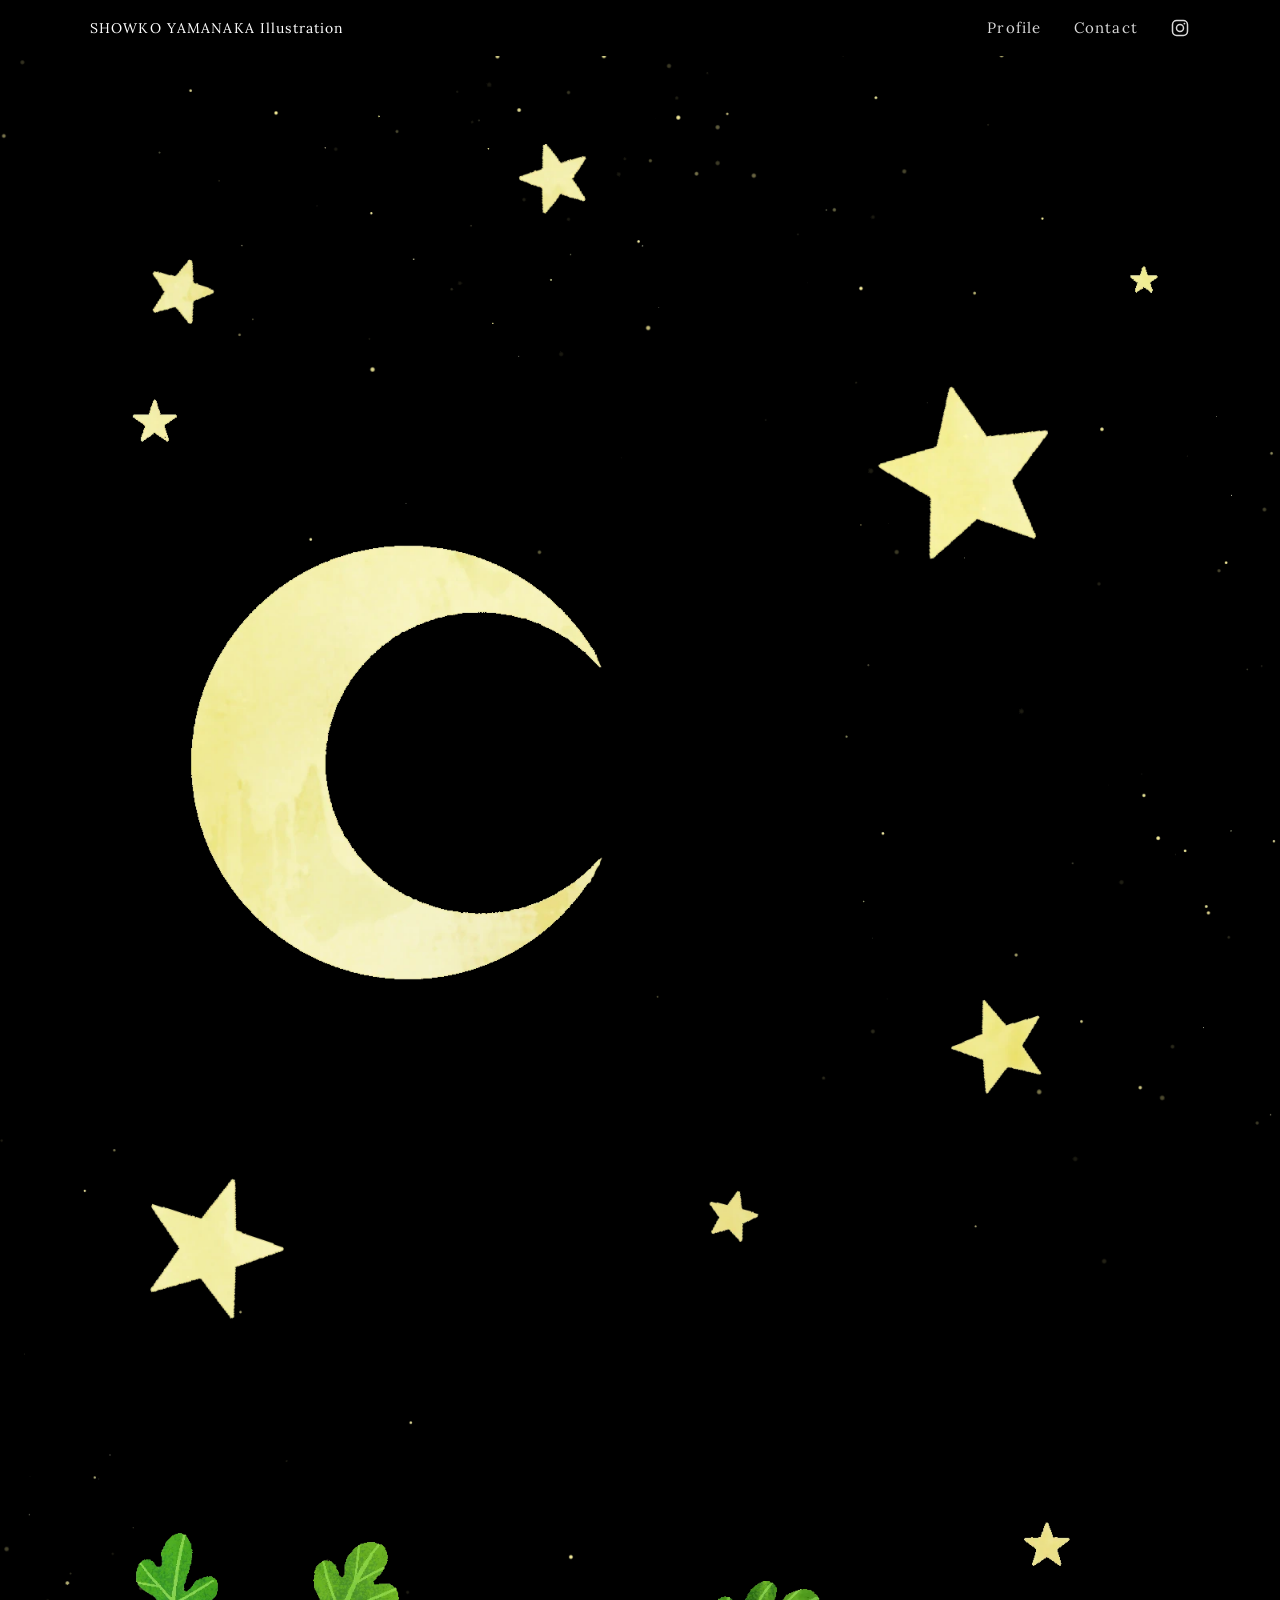
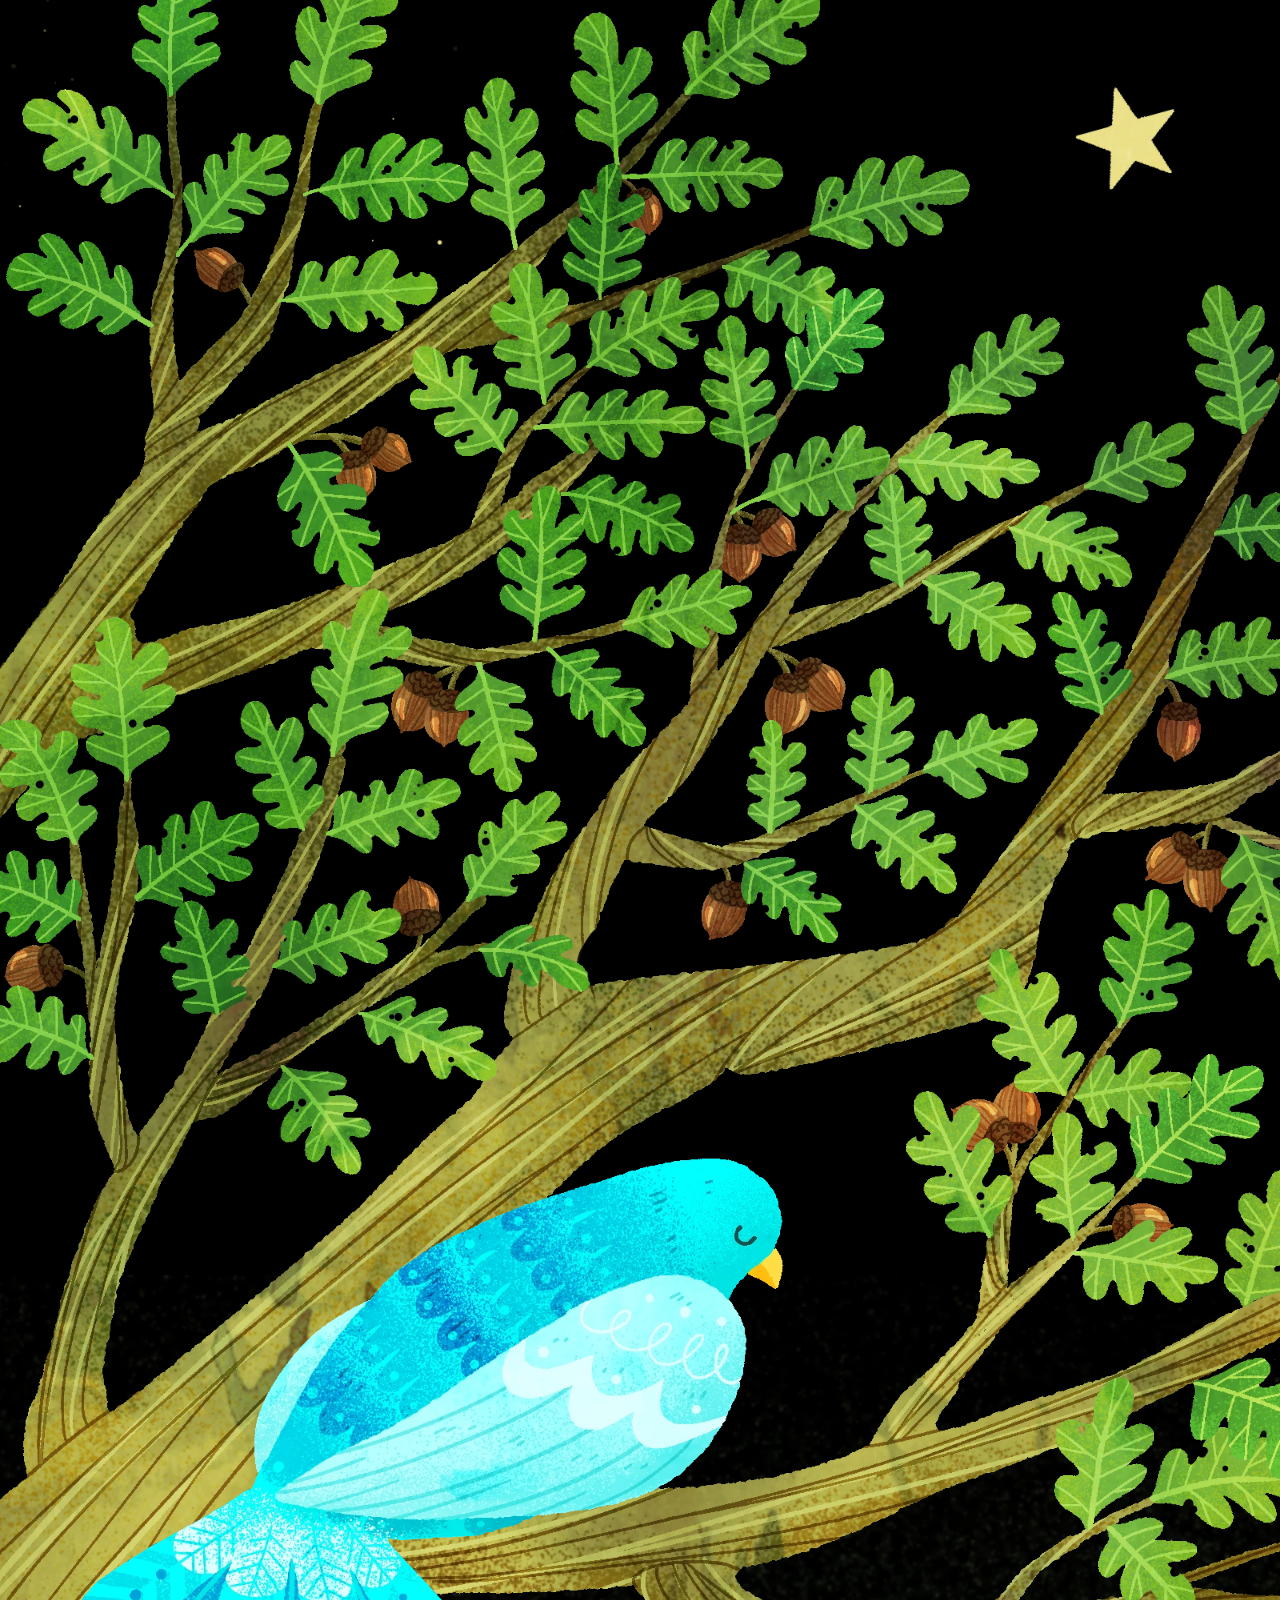
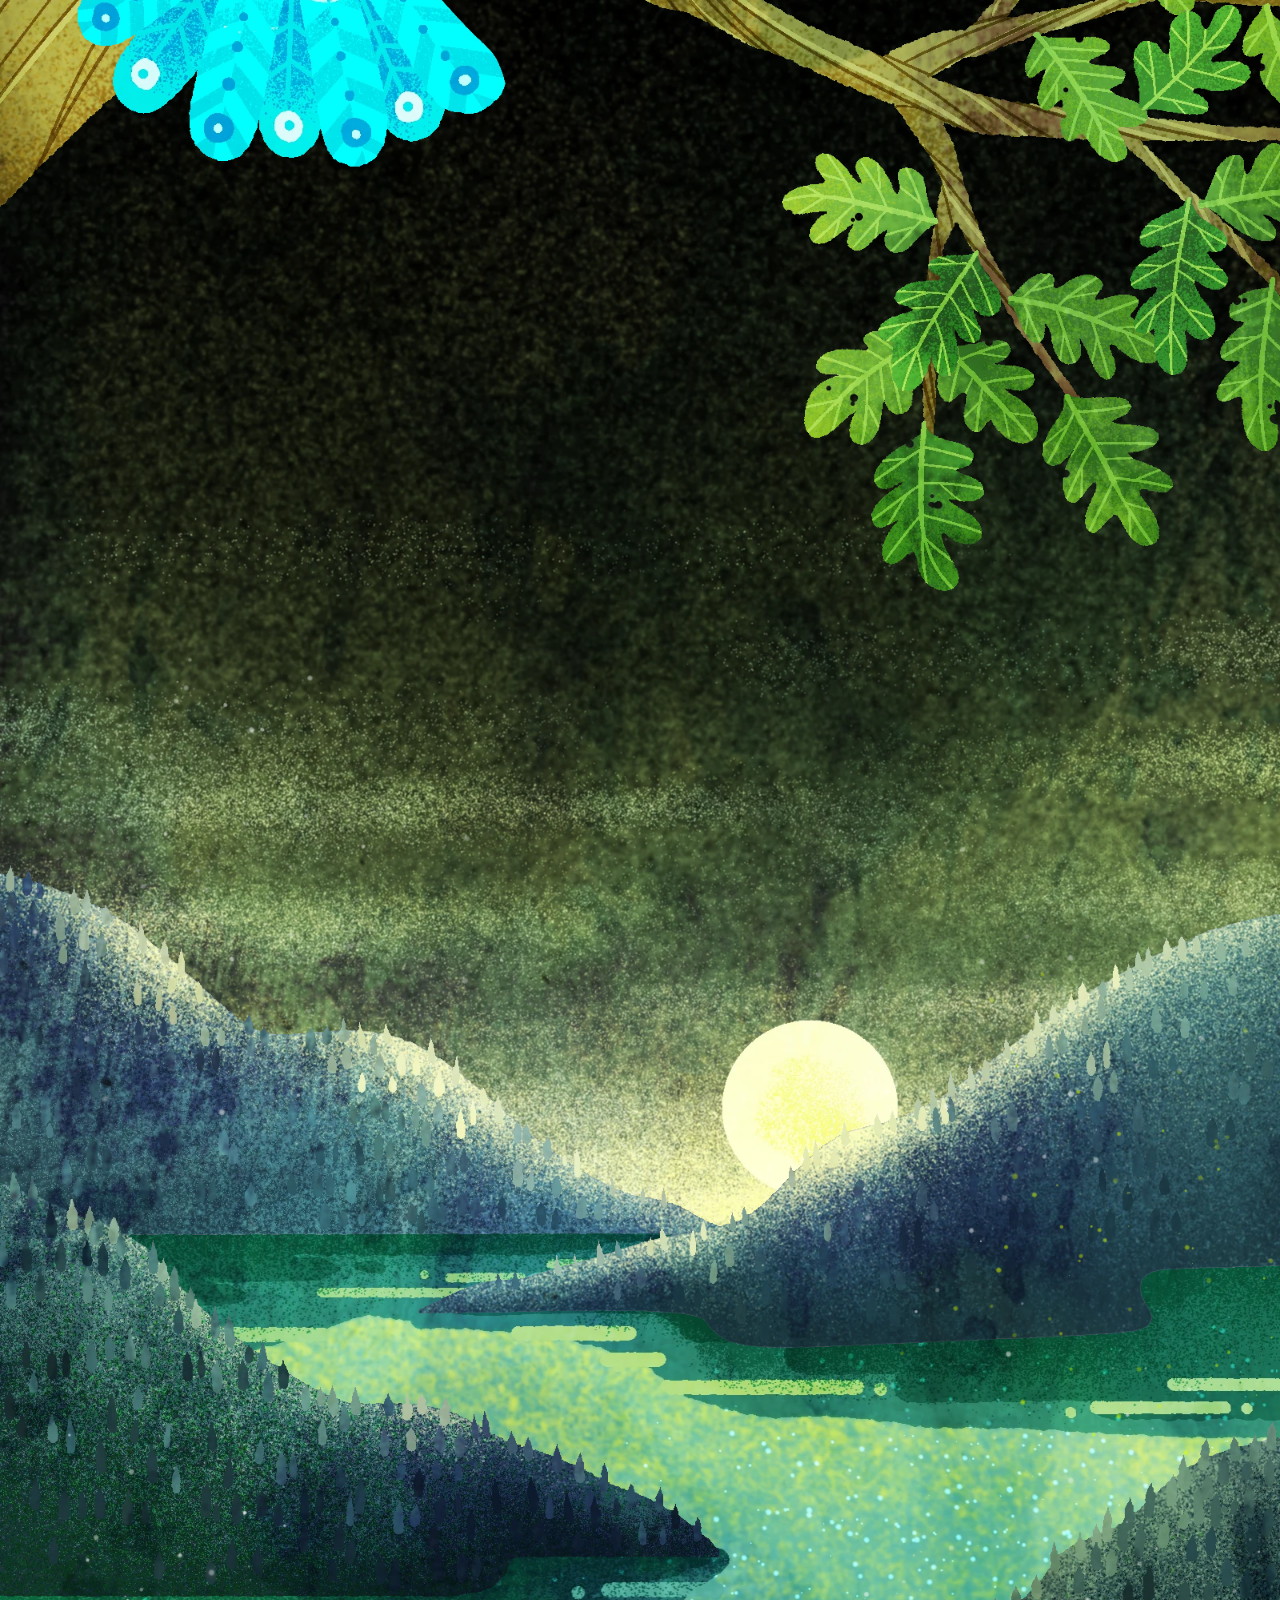
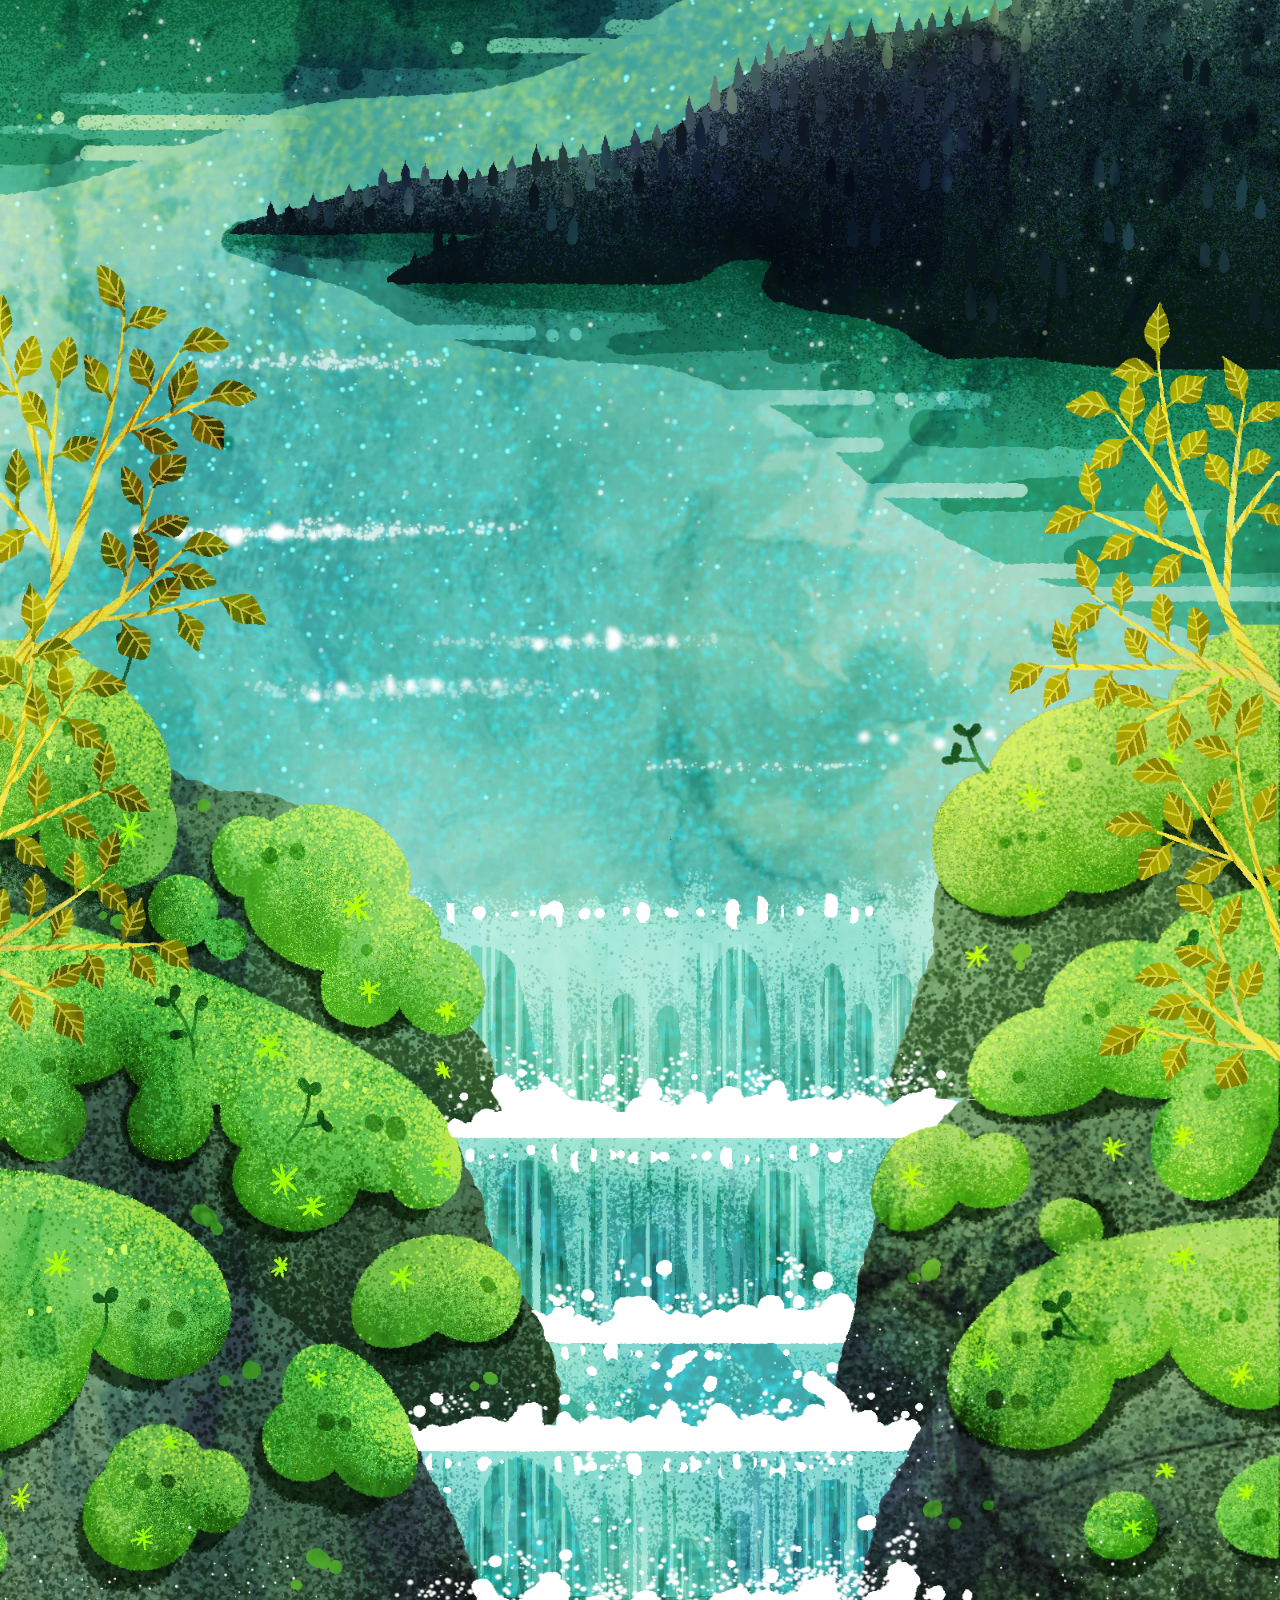
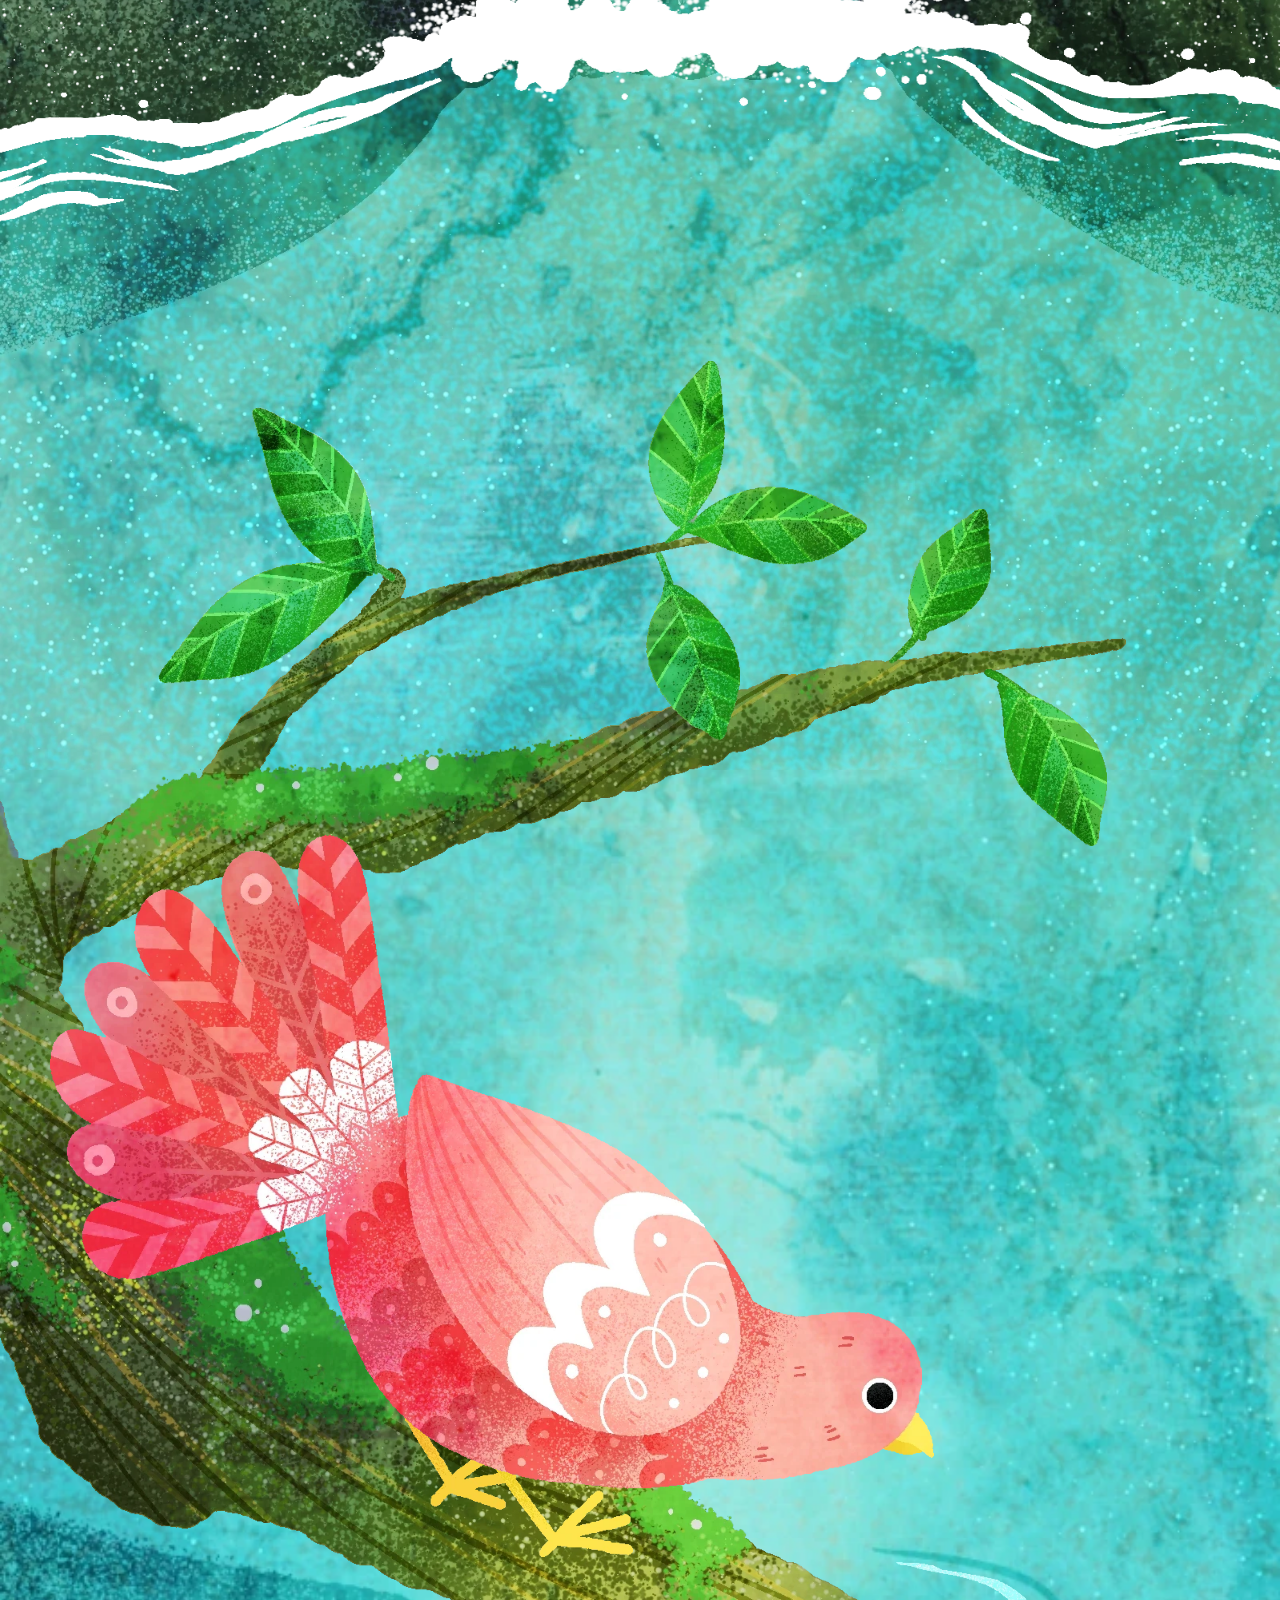
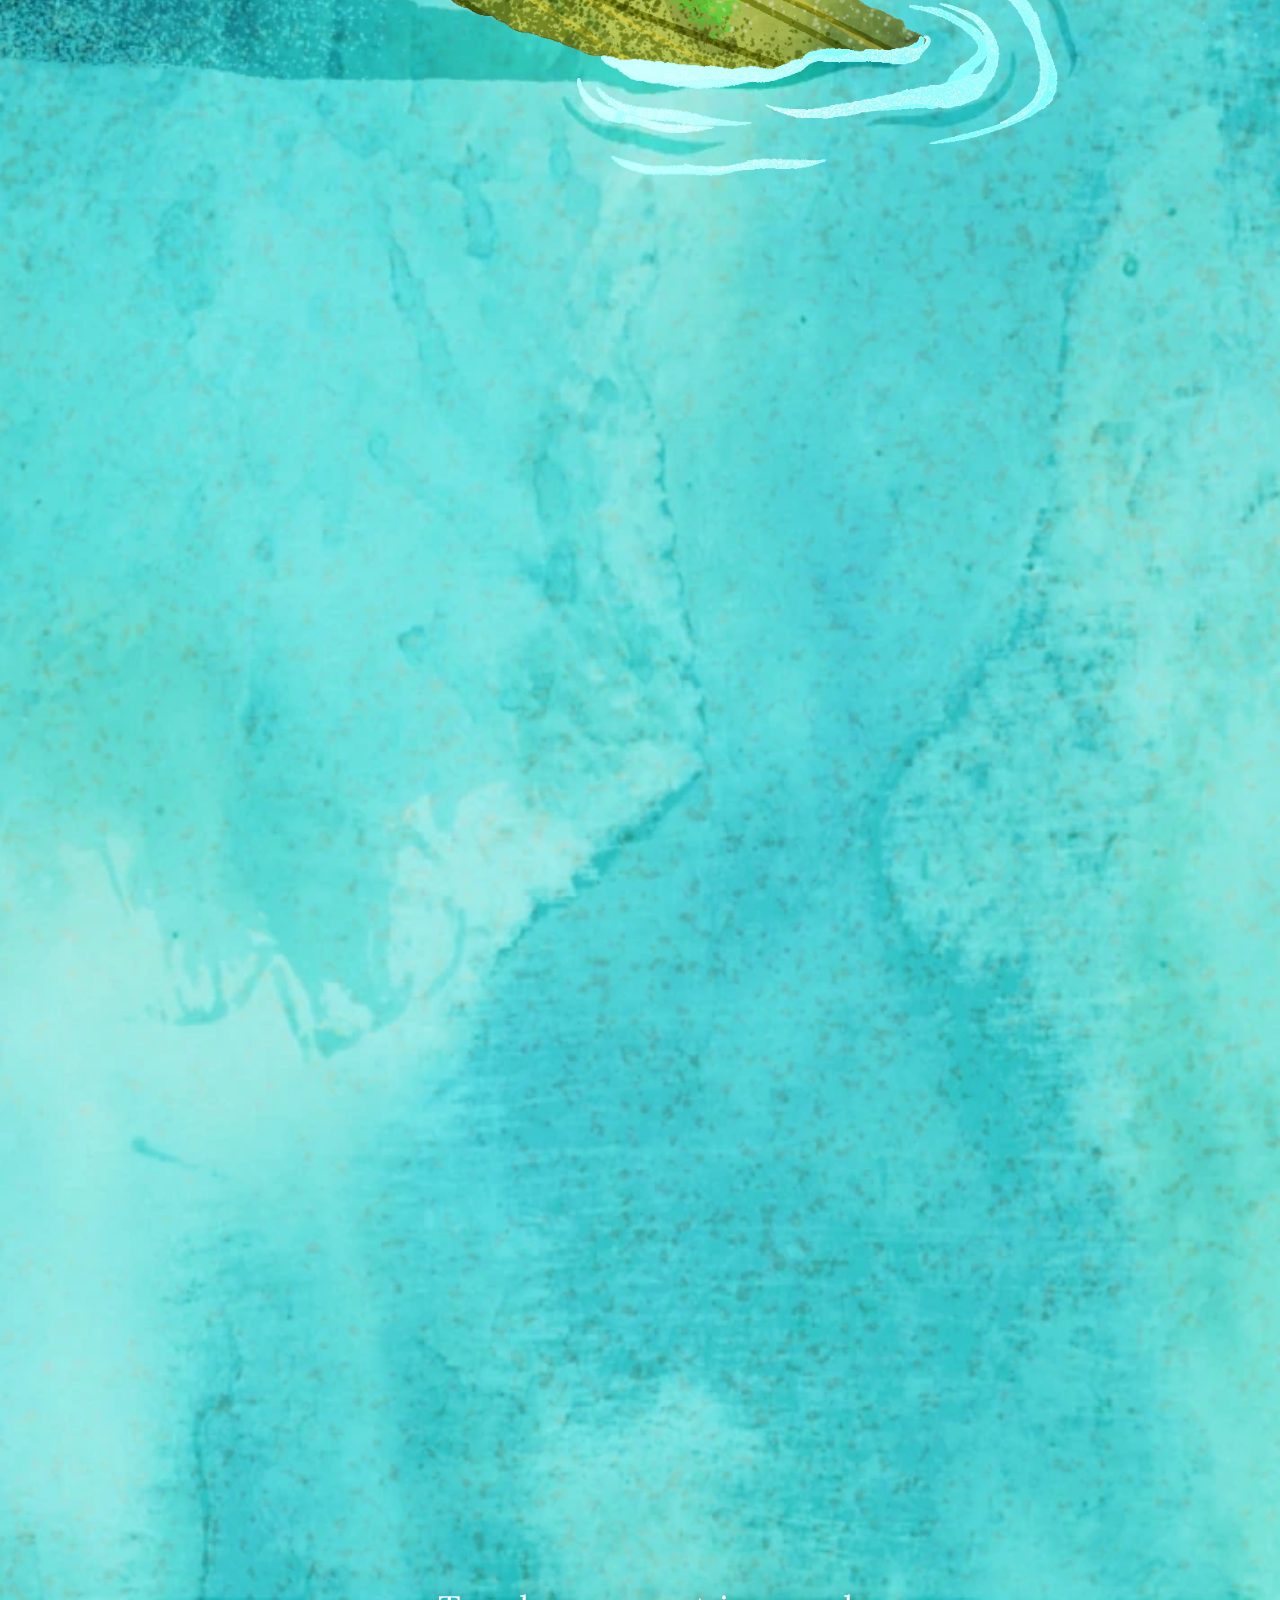
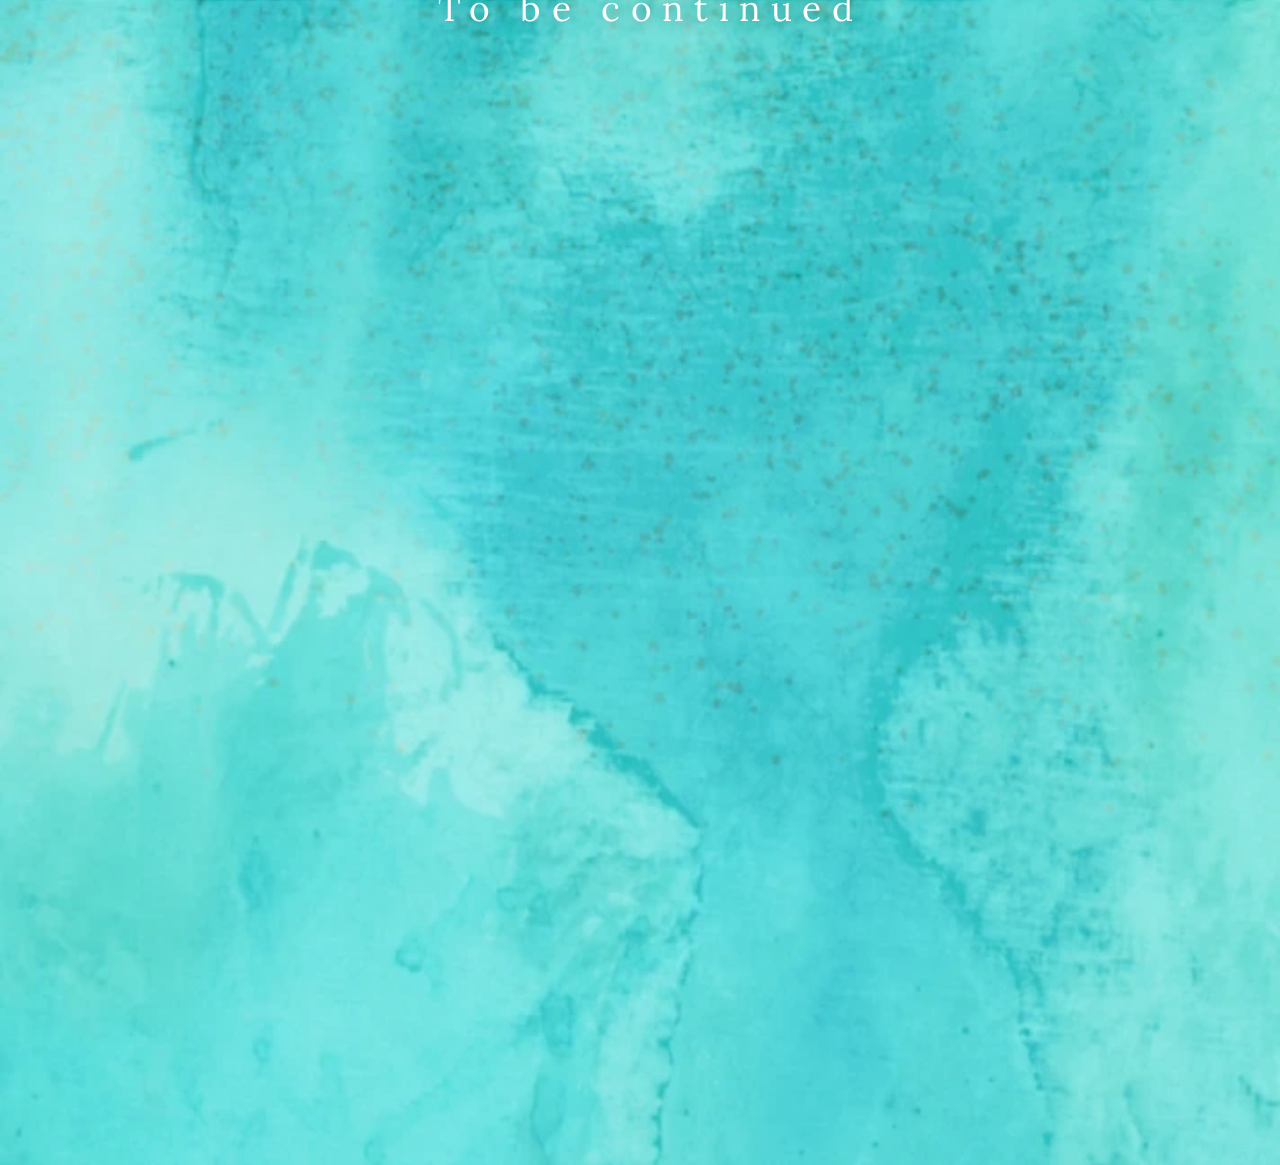
==== index.html @ ec470968 "メニューのタイトルを SHOWKO YAMANAKA Illustration に 狭いスマホ(420px 以下)では、メニューバーの文字と間隔を詰めて 1 行に収める  Co-Authored-By" ====
<!doctype html>
<html lang="ja">
<head>
<meta charset="utf-8">
<meta name="viewport" content="width=device-width, initial-scale=1">
<title>Showko Yamanaka Illustration</title>
<link rel="preconnect" href="https://fonts.googleapis.com">
<link rel="preconnect" href="https://fonts.gstatic.com" crossorigin>
<link href="https://fonts.googleapis.com/css2?family=Lora:wght@400;500&display=swap" rel="stylesheet">
<link rel="stylesheet" href="site.css">
<style>
  html, body { margin: 0; background: #000; }

  /* ステージ: 基準サイズ 1088 x --h(下の値) の「設計座標」を、画面幅いっぱいに拡大縮小して表示する。
     --x --y --w はすべてこの設計座標(px)での指定 */
  #stage {
    position: relative;
    width: 100%;
    --h: 9103;                       /* ページ全体の高さ(設計座標)。大きくすると下にスクロールできる範囲が増える */
    aspect-ratio: calc(1088 / var(--h));
    overflow: hidden;
    background: #000;
  }
  #stage { container-type: inline-size; }  /* 文字の大きさを、ステージの幅に合わせて拡大縮小するため */
  /* 最下部の水の上の「To be continued」。--y = 縦位置(設計座標)、--fs = 文字の大きさ(設計座標のpx) */
  #stage .ending {
    position: absolute; left: 0; width: 100%; text-align: center;
    top: calc(var(--y) / var(--h) * 100%);
    font-size: calc(var(--fs) / 1088 * 100cqw);
    letter-spacing: .3em; padding-left: .3em; /* padding-left は letter-spacing による右寄りを打ち消す */
    color: #fff; text-shadow: 0 0 .5em rgba(0, 70, 80, .55);
    pointer-events: none; user-select: none; margin: 0;
  }
  #stage .layer {
    position: absolute;
    left: calc(var(--x) / 1088 * 100%);
    top:  calc(var(--y) / var(--h) * 100%);
    width: calc(var(--w) / 1088 * 100%);
    height: auto;
    max-width: none;
    user-select: none;
    -webkit-user-drag: none;
    pointer-events: none;
  }
  /* 鳥の目: 初めは隠れていて、条件を満たすとふわっと開く */
  #stage .eye { opacity: 0; transition: opacity .25s ease; }
  #stage .eye.open { opacity: 1; }
  /* 滝のしぶき: taki1 と taki2 を交互にパッと切り替える(滑らかに混ぜない) */
  #stage .foam1 { animation: foam1 0.7s steps(1, end) infinite; }  /* 0.7s = taki1 と taki2 が 1 往復する時間(各 0.35 秒表示) */
  #stage .foam2 { animation: foam2 0.7s steps(1, end) infinite; }  /* foam1 と同じ秒数にすること */
  @keyframes foam1 { 0% { opacity: 1; } 50% { opacity: 0; } }
  @keyframes foam2 { 0% { opacity: 0; } 50% { opacity: 1; } }
  /* 滝つぼの波紋: takitsubo1 → 2 → 3 → 2 を 1.2s で 1 周(各 0.3 秒)。1 つだけ表示される */
  #stage .tsubo { opacity: 0; }
  #stage .tsubo1 { animation: tsubo1 1.2s steps(1, end) infinite; }
  #stage .tsubo2 { animation: tsubo2 1.2s steps(1, end) infinite; }
  #stage .tsubo3 { animation: tsubo3 1.2s steps(1, end) infinite; }
  @keyframes tsubo1 { 0% { opacity: 1; } 25% { opacity: 0; } }
  @keyframes tsubo2 { 0% { opacity: 0; } 25% { opacity: 1; } 50% { opacity: 0; } 75% { opacity: 1; } }
  @keyframes tsubo3 { 0% { opacity: 0; } 50% { opacity: 1; } 75% { opacity: 0; } }
  @media (prefers-reduced-motion: reduce) {
    #stage .foam1, #stage .foam2, #stage .tsubo { animation: none; }
    #stage .foam2, #stage .tsubo2, #stage .tsubo3 { opacity: 0; } #stage .tsubo1 { opacity: 1; }
  }
  /* 水を飲む鳥: 0度 → 4度 → 0度 → 2度 → 0度 → 2度 → 0度 の順に(時計回り)傾いて、0度で少し止まる。6s = 1周の長さ(小さいほど速い)。
     角度は下の keyframes の度数、%は 1周の中での時刻 */
  #stage .bird-drink { animation: birdTilt 6s ease-in-out infinite; }
  @keyframes birdTilt { 0% { rotate: 0deg; } 12% { rotate: 4deg; } 24% { rotate: 0deg; } 36% { rotate: 2deg; } 48% { rotate: 0deg; } 60% { rotate: 2deg; } 72%, 100% { rotate: 0deg; }  /* 72%〜100% が、0度で止まっている間 */ }
  @media (prefers-reduced-motion: reduce) { #stage .bird-drink { animation: none; } }
  /* 枝先の波紋(水を飲む鳥): a と b を 2s(1周の長さ)で、フェードイン・フェードアウトして入れ替える(a が消える間に b が現れる)。2s を小さくすると速くなる */
  #stage .tip-a { animation: tipA 2s ease-in-out infinite, tipShake 0.5s steps(1, end) infinite; }
  #stage .tip-b { animation: tipB 2s ease-in-out infinite; }
  #stage img.tip-b[src*="ripple"] { animation: tipB 2s ease-in-out infinite, tipShake 0.5s steps(1, end) infinite; }  /* 波紋だけ震える(水面の筋 mizu-lower-b は震えない) */
  /* 小刻みな震え。0.5s = 震えの 1 周(小さいほど速い)。translate の % は波紋の画像の幅に対する割合で、0.18% ≒ 0.7px(設計座標)。大きくすると震えが大きくなる */
  @keyframes tipShake { 0% { translate: 0.12% -0.1%; } 16% { translate: -0.18% 0.08%; } 33% { translate: 0.1% 0.18%; } 50% { translate: -0.12% -0.16%; } 66% { translate: 0.18% 0.04%; } 83% { translate: -0.06% 0.15%; } }
  @keyframes tipA { 0%, 100% { opacity: 1; } 50% { opacity: 0; } }
  @keyframes tipB { 0%, 100% { opacity: 0; } 50% { opacity: 1; } }
  @media (prefers-reduced-motion: reduce) { #stage .tip-a, #stage .tip-b, #stage img.tip-b[src*="ripple"] { animation: none; } #stage .tip-b { opacity: 0; } }
  /* kirakira: 全体がいっせいに、小さくぶるぶる震える(点滅はしない)。0.6s = 震えの 1 周の長さ(小さいほど速い)。
     translate の % は画像の幅(設計座標 1088px)に対する割合で、0.054% ≒ 0.6px。数字を大きくすると震えが大きくなる */
  #stage .kira-all { animation: kiraShake 0.6s steps(1, end) infinite, kiraShrink 1s ease-in-out infinite alternate; }  /* 震え + ほんの少し縮んで戻る(1s = 縮む→戻る の半周) */
  @keyframes kiraShake { 0% { translate: 0.043% -0.029%; } 14% { translate: -0.054% 0.036%; } 28% { translate: 0.029% 0.05%; } 42% { translate: -0.04% -0.043%; } 57% { translate: 0.058% 0.018%; } 71% { translate: -0.025% -0.054%; } 85% { translate: 0.036% 0.043%; } }
  @keyframes kiraShrink { from { scale: 1; } to { scale: 0.997; } }  /* 0.997 = 幅 1088px のとき約 3px 縮む。小さくするほど縮み方が大きい */
  @media (prefers-reduced-motion: reduce) { #stage .kira-all { animation: none; } }
  /* kirakira-top(滝より上): 全体がいっせいに、滑らかに消えて現れる。2s = 暗くなるまでの長さ(小さいほど速い)。.5 = 一番暗いときの明るさ */
  #stage .kira-top { animation: kiraFade 2s ease-in-out infinite alternate; }
  @keyframes kiraFade { from { opacity: 1; } to { opacity: .5; } }
  @media (prefers-reduced-motion: reduce) { #stage .kira-top { animation: none; } }
  /* 金色の枝: 揺れは下の JS(BRANCH_SWAY)で動かす。支点(枝の付け根)は各 <img> の transform-origin */
  #stage .branch { will-change: transform; }
  /* 葉 1 枚ぶんのスプライト(JS が生成) */
  #stage .leaf { position: absolute; will-change: transform; pointer-events: none; }
  #stage .dot  { position: absolute; width: 8px; height: 8px; margin: -4px 0 0 -4px; border-radius: 50%;
                 background: #f33; border: 1px solid #000; pointer-events: none; z-index: 5; }
  #stage .dot.manual { background: #0f0; }
  #stage .dot.still  { background: #888; }
  #stage .sel  { position: absolute; border: 2px solid #ff0; pointer-events: none; z-index: 6; box-sizing: border-box; }
  #stage .hit  { position: absolute; inset: 0; z-index: 7; cursor: crosshair; }
</style>
</head>
<body>
<header class="menubar">
  <a class="title" href="index.html">SHOWKO YAMANAKA Illustration</a>
  <nav>
    <a href="profile.html">Profile</a>
    <a href="contact.html">Contact</a>
    <a class="insta" href="https://www.instagram.com/showkoyamanaka/" target="_blank" rel="noopener noreferrer" aria-label="Instagram">
      <svg viewBox="0 0 24 24" width="20" height="20" fill="none" stroke="currentColor" stroke-width="1.8" aria-hidden="true"><rect x="3" y="3" width="18" height="18" rx="5"/><circle cx="12" cy="12" r="4.2"/><circle cx="17.3" cy="6.7" r="1.1" fill="currentColor" stroke="none"/></svg>
    </a>
  </nav>
</header>
<div id="stage">
  <!-- 奥から手前の順。位置(--x, --y)とサイズ(--w)は設計座標。data-sway の付いた葉は 1 枚ずつ揺れる -->
  <img class="layer" src="layers/acorns.webp"        style="--x:0; --y:1217; --w:1088" alt=""> <!-- どんぐり -->
  <img class="layer" src="layers/sky.webp"           style="--x:0; --y:0;    --w:1088" alt=""> <!-- 月と星(元画像1418pxを1088pxに縮小) -->
  <canvas class="layer" id="twinkle" width="1600" height="2256" style="--x:0; --y:0; --w:1088"></canvas> <!-- 星の小さな粒(sky-dots.webp を粒ごとに明滅させる) -->
  <img class="layer" src="layers/sora.webp" style="--x:0; --y:2396.3; --w:1088" alt=""> <!-- 日の出の空と月のもや(lake 座標 y=0 が --y:2396.3。以降の「湖の部品」はすべて 1600x6476 の同じ座標系から行を切り出したもの) -->
  <img class="layer" src="layers/mizu.webp" style="--x:0; --y:3708.7; --w:1088" alt=""> <!-- 水面 -->
  <canvas class="layer" id="shadow" width="1600" height="1340" style="--x:0; --y:3729.1; --w:1088"></canvas> <!-- 山の下の影(mizu.webp の y=1960〜3300 を、横の帯ごとに少しずらして描き直す。山 yama はこの上に重なる) -->
  <img class="layer" src="layers/mizu-lower.webp" style="--x:0; --y:6047; --w:1088" alt=""> <!-- 下の湖の水面(新しい絵。上端は mizu.webp と同じ模様でつながる。滝つぼの波紋 takitsubo はこの上に重なる。画像は 712px 幅) -->
  <img class="layer tsubo tsubo1" src="layers/takitsubo1.webp" style="--x:0; --y:5415.5; --w:1088" alt=""> <!-- 滝つぼの波紋 1→2→3→2 と繰り返す。岩(苔)の後ろに置く -->
  <img class="layer tsubo tsubo2" src="layers/takitsubo2.webp" style="--x:0; --y:5415.5; --w:1088" alt="">
  <img class="layer tsubo tsubo3" src="layers/takitsubo3.webp" style="--x:0; --y:5415.5; --w:1088" alt="">
  <img class="layer" src="layers/yama.webp" style="--x:0; --y:3402.7; --w:1088" alt=""> <!-- 山々 -->
  <canvas class="layer kira" id="kirakira3" data-src="layers/kirakira3.webp" width="1600" height="1110" style="--x:0; --y:3946.7; --w:1088"></canvas> <!-- 水面の光の筋。粒ごとにゆっくりランダムに点滅する -->
  <img class="layer kira-top" src="layers/kirakira-top.webp" style="--x:0; --y:4463.5; --w:1088" alt=""> <!-- きらきら(滝より上の光の筋)。全体がいっせいにフェードイン・フェードアウトで点滅する -->
  <img class="layer kira-all" src="layers/kirakira-fall.webp" style="--x:0; --y:4776.3; --w:1088" alt=""> <!-- きらきら(滝の上端の点線から滝のまわりまで)。全体がいっせいに小さく震えて、ほんの少し縮んでは戻る -->
  <canvas class="layer kira" id="kirakira2" data-src="layers/kirakira2.webp" width="1600" height="2390" style="--x:0; --y:3225.9; --w:1088"></canvas> <!-- きらきら(山・湖の小さな粒)。薄めに、細かく点滅 -->
  <canvas class="layer" id="fall" width="760" height="1100" style="--x:380.8; --y:4708.3; --w:516.8"></canvas> <!-- 滝の水の流れ(苔の岩 koke の後ろに置く)(lake 座標の (560,3400) から 760x1100px の範囲に重ねる) -->
  <img class="layer" src="layers/koke.webp" style="--x:0; --y:4558.7; --w:1088" alt=""> <!-- 苔の岩 -->
  <img class="layer" src="layers/tree.webp"          style="--x:0; --y:1217; --w:1088" alt="" data-role="tree"> <!-- 木 -->
  <img class="layer" src="layers/leaves.webp"        style="--x:0; --y:1217; --w:1088" alt="" data-sway> <!-- 葉(密) -->
  <img class="layer" src="layers/bird.webp"          style="--x:0; --y:1217; --w:1088" alt=""> <!-- 鳥 -->
  <img class="layer eye" id="bird-eye" src="layers/bird-eye.webp" style="--x:610; --y:2343; --w:42" alt=""> <!-- 鳥の開いた目(スクロールで現れる)。元の画像の (610,1126) から 42x38px を切り出したもの -->
  <img class="layer" src="layers/leaves-sparse.webp" style="--x:0; --y:1217; --w:1088" alt="" data-sway> <!-- 葉(まばら) -->
  <!-- ===== 下の絵: 水を飲む鳥(見本 tori_4.png の座標から、--y = 4906.6 + 見本のy × 0.68 で換算) ===== -->
  <img class="layer tip-b" src="layers/mizu-lower-b.webp" style="--x:466.1; --y:6699.5; --w:460" alt=""> <!-- 波紋 b のときの水面の暗い筋(mizu-lower.webp の同じ位置に重ねて差し替える) -->
  <img class="layer" src="layers/branch-drink.webp" style="--x:0; --y:5846.4; --w:956.8" alt="" data-role="tree2"> <!-- 下の枝(葉 leaves-drink の揺れの基準にもなる) -->
  <img class="layer tip-a" src="layers/tip-ripple-a.webp" style="--x:506.4; --y:6744; --w:393" alt=""> <!-- 枝先の波紋(枝より手前)(a と b が 1.2 秒ごとに切り替わる) -->
  <img class="layer tip-b" src="layers/tip-ripple-b.webp" style="--x:490.3; --y:6720.2; --w:401.2" alt="">
  <img class="layer" src="layers/bird-feet.webp" style="--x:344.1; --y:6592.8; --w:193.8" alt=""> <!-- 鳥の足(枝の手前、鳥の体の後ろ) -->
  <img class="layer bird-drink" src="layers/bird-drink.webp" style="--x:42.8; --y:6102; --w:750.7; transform-origin:53% 97%" alt=""> <!-- 水を飲む鳥。transform-origin = 回転の中心(足もとあたり)。動きは CSS の .bird-drink -->
  <img class="layer" src="layers/leaves-drink.webp" style="--x:134.6; --y:5699.5; --w:806.5" alt="" data-sway data-tree="tree2" data-max-area="40000" data-max-gap="150" data-boost="1"> <!-- 下の枝の葉(スクロールで揺れる) -->
  <img class="layer foam1" src="layers/taki1.webp" style="--x:0; --y:4912.3; --w:1088" alt=""> <!-- 滝のしぶき(taki1 と taki2 が交互に切り替わる) -->
  <img class="layer foam2" src="layers/taki2.webp" style="--x:0; --y:4912.3; --w:1088" alt="">
  <img class="layer branch" src="layers/ki2-left.webp" style="--x:-54.4; --y:4245.9; --w:598.4; transform-origin:9.09% 39.0%" alt=""> <!-- 金色の枝(ki2=上の枝、ki1=下の枝。左右に分けて、枝ごとにゆっくり揺れる。画像はページの端の外へ 80px 延長してある) -->
  <img class="layer branch" src="layers/ki2-right.webp" style="--x:544; --y:4245.9; --w:598.4; transform-origin:90.91% 57.5%" alt="">
  <img class="layer branch" src="layers/ki1-left.webp" style="--x:-54.4; --y:4517.9; --w:598.4; transform-origin:9.09% 46.9%" alt="">
  <img class="layer branch" src="layers/ki1-right.webp" style="--x:544; --y:4517.9; --w:598.4; transform-origin:90.91% 69.9%" alt="">
  <p class="ending" style="--y:8100; --fs:30">To be continued</p> <!-- 最下部の水の中央の文字 -->
</div>

<script>
// ===== 調整用パラメータ =====
const MIN_ANGLE    = 5;      // 揺れる角度の下限(度)
const MAX_ANGLE    = 8;      // 揺れる角度の上限(度)
const SWAY_SPEED   = 2;      // 揺れの速さ(大きいほど速い)
const SCROLL_BOOST = 0.45;   // スクロールで揺れ始める葉の割合(0〜1)
const SCROLL_GAIN  = 0.02;   // スクロール速度 -> 揺れやすさ
const DECAY        = 0.94;   // 収まる速さ(1 に近いほど長く揺れる)
const MAX_GAP      = 60;     // 枝からこれ以上離れた葉は揺らさない(木の画像のpx)
const MAX_AREA     = 12000;  // これより大きい塊(葉が重なって繋がったもの)は揺らさない(設計座標px²)
const MIN_AREA     = 150;    // これより小さい塊は揺らさない(設計座標px²)
const EYE_LINE     = 0.5;    // 鳥の目が、画面の上から この割合の位置より上に来たら目を開ける(2/3 = 画面の上から3分の2)
// ===== 撮影モード(?loop=秒数) =====
// GIF などに書き出すときだけ使う。ランダムな揺れ・明滅の周期を、LOOP_SEC 秒でちょうど一周するように丸める(つなぎ目のないループにするため)。
// 葉はスクロールしなくても揺れ続ける(CAPTURE_ENERGY)。?loop が無いふだんの表示には影響しない
const LOOP_SEC       = +new URLSearchParams(location.search).get('loop') || 0;
const CAPTURE_ENERGY = 0.5;     // 撮影モードでの葉の揺れの強さ(0〜1)
const loopFreq = f => LOOP_SEC ? Math.max(1, Math.round(f * LOOP_SEC)) / LOOP_SEC : f;   // f = 1秒あたりの周期数
const loopRate = w => loopFreq(w / 6.2832) * 6.2832;                                       // w = 1秒あたりの角度(ラジアン)
const DEBUG        = location.search.includes('debug'); // ?debug で支点を赤い点で表示
const EDIT         = location.search.includes('edit');  // ?edit で支点の編集モード
const PIVOT_FILE   = 'layer-pivots.json';
const STORE_KEY    = 'layerPivots';

// 手で指定した支点: [{ layer:'leaves.webp', leaf:[x,y], pivot:[x,y] }]
//   揺らさない葉:   [{ layer:'leaves.webp', leaf:[x,y], still:true }]
// 座標はすべて設計座標(幅1088、高さは --h)。leaf = その葉の上の任意の点 / pivot = 支点
let overrides = [];

const STAGE_W = 1088, STAGE_H = parseFloat(getComputedStyle(document.getElementById("stage")).getPropertyValue("--h"));
const stage = document.getElementById('stage');
const leaves = [];   // 揺らす葉 { el, h1, h2, h3, h4 }

function readPixels(img){
  const c = document.createElement('canvas');
  c.width = img.naturalWidth; c.height = img.naturalHeight;
  const g = c.getContext('2d', { willReadFrequently: true });
  g.drawImage(img, 0, 0);
  return { c, g, w: c.width, h: c.height, id: g.getImageData(0, 0, c.width, c.height) };
}

// 木の「枝までの距離」マップ(チャンファー距離変換)。単位は木の画像の px(3倍値)
function distanceMap(px){
  const { w, h } = px, a = px.id.data, INF = 60000, d = new Uint16Array(w * h);
  for (let i = 0; i < w * h; i++) d[i] = a[i * 4 + 3] > 40 ? 0 : INF;
  for (let y = 0; y < h; y++) for (let x = 0; x < w; x++) {
    const i = y * w + x; let v = d[i];
    if (x > 0) v = Math.min(v, d[i - 1] + 3);
    if (y > 0) { v = Math.min(v, d[i - w] + 3);
      if (x > 0) v = Math.min(v, d[i - w - 1] + 4);
      if (x < w - 1) v = Math.min(v, d[i - w + 1] + 4); }
    d[i] = v;
  }
  for (let y = h - 1; y >= 0; y--) for (let x = w - 1; x >= 0; x--) {
    const i = y * w + x; let v = d[i];
    if (x < w - 1) v = Math.min(v, d[i + 1] + 3);
    if (y < h - 1) { v = Math.min(v, d[i + w] + 3);
      if (x < w - 1) v = Math.min(v, d[i + w + 1] + 4);
      if (x > 0) v = Math.min(v, d[i + w - 1] + 4); }
    d[i] = v;
  }
  return { d, w, h };
}

// 葉の画像を 1 枚ずつに切り分け、付け根(=枝にいちばん近い部分)を支点にしたスプライトにする
// tree = { dist: 距離マップ, x, y, w } 基準にする枝の画像の位置(設計座標 --x --y --w)。葉と枝は同じ解像度(同じ倍率)の画像であること
function buildSway(img, tree){
  const dist = tree.dist;
  const px = readPixels(img), { w: W, h: H } = px, data = px.id.data;
  const imgW = parseFloat(img.style.getPropertyValue('--w')) || STAGE_W;
  const s = imgW / W;                             // 画像px -> 設計座標(最初の木と葉は --w:1088 なので 1088/W)
  const xOff = parseFloat(img.style.getPropertyValue('--x')) || 0;
  const yOff = parseFloat(img.style.getPropertyValue('--y'));
  // 葉の画像px -> 枝の画像px(位置のずれを足す。最初の木と葉は同じ位置なのでずれ 0)
  const sx = s / tree.s;                       // 葉と枝の倍率の比(同じなら 1)
  const offX = (xOff - tree.x) / tree.s, offY = (yOff - tree.y) / tree.s;
  const dAt = (x, y) => {
    const bx = Math.round(x * sx + offX), by = Math.round(y * sx + offY);
    if (bx < 0 || by < 0 || bx >= dist.w || by >= dist.h) return 1e4;   // 枝の画像の外は、遠いものとして扱う
    return dist.d[by * dist.w + bx] / 3;
  };

  // 1) 連結成分ラベリング(不透明度の高い部分を核にする)
  const label = new Int32Array(W * H), stack = new Int32Array(W * H);
  let n = 0;
  for (let i = 0; i < W * H; i++) {
    if (data[i * 4 + 3] < 64 || label[i]) continue;
    n++; let sp = 0; stack[sp++] = i; label[i] = n;
    while (sp) {
      const p = stack[--sp], x = p % W;
      if (x > 0     && !label[p-1] && data[(p-1)*4+3] >= 64) { label[p-1] = n; stack[sp++] = p-1; }
      if (x < W-1   && !label[p+1] && data[(p+1)*4+3] >= 64) { label[p+1] = n; stack[sp++] = p+1; }
      if (p >= W    && !label[p-W] && data[(p-W)*4+3] >= 64) { label[p-W] = n; stack[sp++] = p-W; }
      if (p < W*H-W && !label[p+W] && data[(p+W)*4+3] >= 64) { label[p+W] = n; stack[sp++] = p+W; }
    }
  }
  // 2) 縁の薄い画素(にじみ)を、隣の葉に割り当てる
  for (let pass = 0; pass < 3; pass++) {
    const prev = label.slice();
    for (let y = 1; y < H - 1; y++) for (let x = 1; x < W - 1; x++) {
      const i = y * W + x;
      if (prev[i] || data[i * 4 + 3] === 0) continue;
      const v = prev[i-1] || prev[i+1] || prev[i-W] || prev[i+W];
      if (v) label[i] = v;
    }
  }
  // 画像ごとに揺らす条件を変えられる(data-max-area / data-max-gap。省略すると上の MAX_AREA / MAX_GAP)
  const maxArea = +img.dataset.maxArea || MAX_AREA, maxGap = +img.dataset.maxGap || MAX_GAP;
  // 3) 各塊の面積・範囲・枝までの最短距離
  const area = new Int32Array(n + 1), dmin = new Float32Array(n + 1).fill(1e9);
  const x0 = new Int32Array(n + 1).fill(W), y0 = new Int32Array(n + 1).fill(H), x1 = new Int32Array(n + 1), y1 = new Int32Array(n + 1);
  for (let y = 0; y < H; y++) for (let x = 0; x < W; x++) {
    const i = y * W + x, l = label[i]; if (!l) continue;
    if (x < x0[l]) x0[l] = x; if (x > x1[l]) x1[l] = x; if (y < y0[l]) y0[l] = y; if (y > y1[l]) y1[l] = y;
    if (data[i * 4 + 3] < 64) continue;
    area[l]++;
    const d = dAt(x, y);
    if (d < dmin[l]) dmin[l] = d;
  }
  // 4) 動かす葉を決め、支点 = 枝に近い画素の平均位置
  const move = new Uint8Array(n + 1), psx = new Float64Array(n + 1), psy = new Float64Array(n + 1), pn = new Int32Array(n + 1);
  let cnt = 0, tooBig = 0, tooFar = 0;
  for (let l = 1; l <= n; l++) {
    const a = area[l] * s * s;
    if (a > maxArea) tooBig++; else if (dmin[l] > maxGap) tooFar++;
    if (a >= MIN_AREA && a <= maxArea && dmin[l] <= maxGap) { move[l] = 1; cnt++; }
  }
  // 手で指定された支点を、該当する葉に紐づける(指定があれば対象外の葉も動かす)
  const layerName = img.src.split('/').pop();
  const ovPivot = new Array(n + 1).fill(null), still = new Uint8Array(n + 1);
  for (const o of overrides) {
    if (o.layer !== layerName) continue;
    const lx = Math.round((o.leaf[0] - xOff) / s), ly = Math.round((o.leaf[1] - yOff) / s);
    if (lx < 0 || ly < 0 || lx >= W || ly >= H) continue;
    const l = label[ly * W + lx];
    if (!l) continue;
    if (o.still) {
      // 揺らさない葉: 通常表示では動かさない画像のまま。編集モードでは選べるよう葉として作る
      still[l] = 1;
      if (EDIT && !move[l]) { move[l] = 1; cnt++; }
      if (!EDIT && move[l]) { move[l] = 0; cnt--; }
      continue;
    }
    ovPivot[l] = [(o.pivot[0] - xOff) / s, (o.pivot[1] - yOff) / s];
    if (!move[l]) { move[l] = 1; cnt++; }
  }
  for (let y = 0; y < H; y++) for (let x = 0; x < W; x++) {
    const i = y * W + x, l = label[i];
    if (!l || !move[l] || data[i * 4 + 3] < 64) continue;
    if (dAt(x, y) <= dmin[l] + 2) { psx[l] += x; psy[l] += y; pn[l]++; }
  }
  // 5) スプライトを作り、元の画像からはその葉の画素を消す
  const sp = new Array(n + 1);
  for (let l = 1; l <= n; l++) if (move[l]) {
    const bw = x1[l] - x0[l] + 1, bh = y1[l] - y0[l] + 1;
    sp[l] = { buf: new Uint8ClampedArray(bw * bh * 4), bw, bh };
  }
  for (let y = 0; y < H; y++) for (let x = 0; x < W; x++) {
    const i = y * W + x, l = label[i];
    if (!l || !move[l]) continue;
    const S = sp[l], j = ((y - y0[l]) * S.bw + (x - x0[l])) * 4;
    S.buf[j] = data[i*4]; S.buf[j+1] = data[i*4+1]; S.buf[j+2] = data[i*4+2]; S.buf[j+3] = data[i*4+3];
    data[i*4+3] = 0;
  }
  px.g.putImageData(px.id, 0, 0);

  // 残り(動かさない部分)は元の画像の代わりに canvas として表示
  px.c.className = 'layer';
  px.c.setAttribute('style', img.getAttribute('style'));
  img.replaceWith(px.c);
  let anchor = px.c;

  for (let l = 1; l <= n; l++) {
    if (!move[l]) continue;
    const S = sp[l], c = document.createElement('canvas');
    c.width = S.bw; c.height = S.bh;
    c.getContext('2d').putImageData(new ImageData(S.buf, S.bw, S.bh), 0, 0);
    c.className = 'leaf';
    const ppx = ovPivot[l] ? ovPivot[l][0] : pn[l] ? psx[l] / pn[l] : (x0[l] + x1[l]) / 2;
    const ppy = ovPivot[l] ? ovPivot[l][1] : pn[l] ? psy[l] / pn[l] : y1[l];
    Object.assign(c.style, {
      left:   ((xOff + x0[l] * s) / STAGE_W * 100) + '%',
      top:    ((yOff + y0[l] * s) / STAGE_H * 100) + '%',
      width:  (S.bw * s / STAGE_W * 100) + '%',
      height: (S.bh * s / STAGE_H * 100) + '%',
      transformOrigin: ((ppx - x0[l]) / S.bw * 100) + '% ' + ((ppy - y0[l]) / S.bh * 100) + '%',
    });
    anchor.after(c); anchor = c;
    // 葉ごとの乱数(同じ葉は毎回同じ値)
    const r = m => { const v = Math.sin((leaves.length + 1) * 12.9898 * m) * 43758.5453; return v - Math.floor(v); };
    const rec = { el: c, h1: r(1), h2: r(2.7), h3: r(5.1), h4: r(9.3), boost: +img.dataset.boost || SCROLL_BOOST, on: false,
                  layer: layerName, s, xOff, yOff, bx: x0[l], by: y0[l], bw: S.bw, bh: S.bh, manual: !!ovPivot[l], still: !!still[l], dot: null,
                  autoX: pn[l] ? psx[l] / pn[l] : (x0[l] + x1[l]) / 2, autoY: pn[l] ? psy[l] / pn[l] : y1[l] };   // 自動で求めた支点
    leaves.push(rec);
    if (DEBUG || EDIT) {
      const dot = document.createElement('div'); dot.className = 'dot';
      rec.dot = dot; placeDot(rec, ppx, ppy);
      anchor.after(dot); anchor = dot;
    }
  }
  console.log(`${img.src.split('/').pop()}: 塊 ${n}, 揺らす葉 ${cnt}, 大きすぎ ${tooBig}, 枝から遠い ${tooFar}`);
}

// 支点(レイヤー画像のpx)を、見た目の位置(点)と回転の中心(transform-origin)に反映する
function placeDot(L, px, py){
  L.px = px; L.py = py;
  L.el.style.transformOrigin = ((px - L.bx) / L.bw * 100) + '% ' + ((py - L.by) / L.bh * 100) + '%';
  if (L.dot) {
    L.dot.style.left = ((L.xOff + px * L.s) / STAGE_W * 100) + '%';
    L.dot.style.top  = ((L.yOff + py * L.s) / STAGE_H * 100) + '%';
    L.dot.classList.toggle('manual', L.manual && !L.still);
    L.dot.classList.toggle('still', !!L.still);
  }
}

// ===== 編集モード(?edit) =====
//  1回目のクリック: 直したい葉を選ぶ  2回目のクリック: 支点にしたい位置を指定
//  Esc: 選択取り消し / 選択中に右クリック: その葉の手指定を削除
function setupEditor(){
  const hit = document.createElement('div'); hit.className = 'hit'; stage.appendChild(hit);
  const sel = document.createElement('div'); sel.className = 'sel'; sel.style.display = 'none'; stage.appendChild(sel);

  const panel = document.createElement('div');
  Object.assign(panel.style, { position: 'fixed', top: '8px', right: '8px', width: '260px', padding: '10px',
    background: 'rgba(0,0,0,.75)', color: '#fff', font: '13px/1.5 sans-serif', borderRadius: '6px', zIndex: 10 });
  panel.innerHTML = `
    <div id="msg"></div>
    <div style="margin-top:6px">赤=自動 / 緑=手指定 / 灰=揺らさない</div>
    <button id="still">選んだ葉を揺らさない</button>
    <button id="copy">JSONをコピー</button>
    <button id="dl">${PIVOT_FILE}を保存</button>
    <button id="clr">手指定を全削除</button>
    <div id="cnt" style="margin-top:4px"></div>`;
  document.body.appendChild(panel);
  const msg = panel.querySelector('#msg'), cnt = panel.querySelector('#cnt');

  let cur = null;   // 選択中 { L, pt:[x,y] }
  const toDesign = e => { const r = stage.getBoundingClientRect();
    return [(e.clientX - r.left) / r.width * STAGE_W, (e.clientY - r.top) / r.height * STAGE_H]; };

  function leafAt(dx, dy){
    for (let i = leaves.length - 1; i >= 0; i--) {               // 手前の葉を優先
      const L = leaves[i], lx = Math.floor((dx - L.xOff) / L.s) - L.bx, ly = Math.floor((dy - L.yOff) / L.s) - L.by;
      for (let r = 0; r <= 3; r++) for (let oy = -r; oy <= r; oy++) for (let ox = -r; ox <= r; ox++) {
        const x = lx + ox, y = ly + oy;
        if (x < 0 || y < 0 || x >= L.bw || y >= L.bh) continue;
        if (L.el.getContext('2d').getImageData(x, y, 1, 1).data[3] > 30) return L;
      }
    }
    return null;
  }
  const save = () => { try { localStorage.setItem(STORE_KEY, JSON.stringify(overrides)); } catch (e) {} };
  const same = (o, L) => o.layer === L.layer && L.el.getContext('2d') &&
      (() => { const lx = Math.round((o.leaf[0] - L.xOff) / L.s) - L.bx, ly = Math.round((o.leaf[1] - L.yOff) / L.s) - L.by;
               return lx >= 0 && ly >= 0 && lx < L.bw && ly < L.bh && L.el.getContext('2d').getImageData(lx, ly, 1, 1).data[3] > 0; })();
  function text(){
    msg.textContent = cur ? '② 支点にしたい位置をクリック(Escで取消)' : '① 直したい葉をクリック';
    cnt.textContent = `手指定: ${overrides.length} 枚`;
    if (cur) {
      const L = cur.L; sel.style.display = '';
      sel.style.left = ((L.xOff + L.bx * L.s) / STAGE_W * 100) + '%';
      sel.style.top = ((L.yOff + L.by * L.s) / STAGE_H * 100) + '%';
      sel.style.width = (L.bw * L.s / STAGE_W * 100) + '%';
      sel.style.height = (L.bh * L.s / STAGE_H * 100) + '%';
    } else sel.style.display = 'none';
  }

  // 選んだ葉を「揺らさない」にする(ボタン または Delete キー)
  function setStill(){
    if (!cur) { msg.textContent = '先に、揺らさない葉をクリックして選んでください'; return; }
    const L = cur.L, o = { layer: L.layer, leaf: cur.pt, still: true };
    const k = overrides.findIndex(q => same(q, L));
    if (k >= 0) overrides[k] = o; else overrides.push(o);
    L.still = true; L.manual = false; L.el.style.transform = '';
    placeDot(L, L.px, L.py);
    cur = null; save(); text();
    msg.textContent = '揺らさない葉にしました';
  }
  panel.querySelector('#still').onclick = setStill;

  hit.addEventListener('click', e => {
    const [dx, dy] = toDesign(e);
    if (!cur) {
      const L = leafAt(dx, dy);
      if (!L) { msg.textContent = '動かせる葉が見つかりません。葉の上をクリック'; return; }
      cur = { L, pt: [Math.round(dx), Math.round(dy)] };
    } else {
      const L = cur.L, o = { layer: L.layer, leaf: cur.pt, pivot: [Math.round(dx * 10) / 10, Math.round(dy * 10) / 10] };
      const k = overrides.findIndex(q => same(q, L));
      if (k >= 0) overrides[k] = o; else overrides.push(o);
      L.manual = true; L.still = false;
      placeDot(L, (dx - L.xOff) / L.s, (dy - L.yOff) / L.s);
      cur = null; save();
    }
    text();
  });
  hit.addEventListener('contextmenu', e => {
    e.preventDefault(); if (!cur) return;
    const L = cur.L;
    overrides = overrides.filter(q => !same(q, L)); L.manual = false; L.still = false;
    placeDot(L, L.autoX, L.autoY);          // 自動で求めた支点に戻す(揺れる状態にも戻る)
    cur = null; save(); text();
    msg.textContent = '手指定を削除しました(自動の位置に戻しました)';
  });
  addEventListener('keydown', e => {
    if (e.key === 'Escape') { cur = null; text(); }
    if (e.key === 'Delete') setStill();
  });

  const json = () => JSON.stringify(overrides, null, 1);
  panel.querySelector('#copy').onclick = () => { navigator.clipboard.writeText(json()); msg.textContent = 'コピーしました'; };
  panel.querySelector('#dl').onclick = () => {
    const a = document.createElement('a');
    a.href = URL.createObjectURL(new Blob([json()], { type: 'application/json' }));
    a.download = PIVOT_FILE; a.click();
  };
  panel.querySelector('#clr').onclick = () => { overrides = []; cur = null; save(); location.reload(); };
  text();
}

// ===== 揺らす(スクロールした時だけ) =====
const rad = Math.PI / 180;
let energy = 0, lastY = scrollY, moving = false;
const t0 = performance.now();

function frame(now){
  const y = scrollY, v = EDIT ? 0 : y - lastY; lastY = y;   // 編集中は揺らさない
  energy = LOOP_SEC ? CAPTURE_ENERGY : Math.min(energy * DECAY + Math.abs(v) * SCROLL_GAIN, 1);
  if (energy > 0.002) {
    const t = (now - t0) / 1000;
    // 画面の外(上下 300 設計px の余裕つき)の葉は、揺らさない(スクロール中の負荷を減らす)
    const sr = stage.getBoundingClientRect(), kk = STAGE_H / sr.height;
    const viewTop = -sr.top * kk - 300, viewBot = (innerHeight - sr.top) * kk + 300;
    for (const L of leaves) {
      const ly = L.yOff + L.by * L.s, onScreen = ly + L.bh * L.s > viewTop && ly < viewBot;
      const env = (L.still || !onScreen) ? 0 : energy * (L.h4 < L.boost ? 0.9 : 0);
      if (env < 0.001) { if (L.on) { L.el.style.transform = ''; L.on = false; } continue; }
      const ang = (MIN_ANGLE + (MAX_ANGLE - MIN_ANGLE) * L.h3) * rad * env
                * Math.sin(t * loopRate(SWAY_SPEED * (1.6 + L.h1 * 1.6)) + L.h2 * 6.2831);
      L.el.style.transform = `rotate(${ang}rad)`; L.on = true;
    }
    moving = true;
  } else if (moving) {
    for (const L of leaves) { L.el.style.transform = ''; L.on = false; }
    moving = false;
  }
  requestAnimationFrame(frame);
}

// ===== 鳥の目: 画面の上から EYE_LINE の位置より上に来たら開く =====
function updateEye(){
  const eye = document.getElementById('bird-eye');
  const r = eye.getBoundingClientRect();
  const open = (r.top + r.height / 2) < innerHeight * EYE_LINE;
  eye.classList.toggle('open', open);
}
addEventListener('scroll', updateEye, { passive: true });
addEventListener('resize', updateEye);
updateEye();

(async () => {
  try {
  await Promise.all([...document.images].map(i => i.decode().catch(() => {})));
  // 手指定の支点を読み込む(編集モードでは編集途中の内容を優先)
  try {
    const saved = EDIT && localStorage.getItem(STORE_KEY);
    overrides = saved ? JSON.parse(saved)
              : await fetch(PIVOT_FILE, { cache: 'no-cache' }).then(r => r.ok ? r.json() : []).catch(() => []);
  } catch (e) { overrides = []; }
  if (!Array.isArray(overrides)) overrides = [];

  // 葉ごとの基準の枝(data-tree="tree2" のように指定。省略すると最初の木 data-role="tree")。枝ごとに距離マップを 1 回だけ作る
  const trees = {};
  const treeOf = name => trees[name] || (() => {
    const el = document.querySelector('img[data-role="' + name + '"]');
    const w = parseFloat(el.style.getPropertyValue('--w'));
    const dm = distanceMap(readPixels(el));
    return trees[name] = { dist: dm, x: parseFloat(el.style.getPropertyValue('--x')) || 0, y: parseFloat(el.style.getPropertyValue('--y')), s: w / dm.w };
  })();
  for (const img of document.querySelectorAll('img[data-sway]')) buildSway(img, treeOf(img.dataset.tree || 'tree'));
  if (EDIT) setupEditor();
  } catch (e) { console.error('init failed:', e); }
  requestAnimationFrame(frame);
})();
</script>
<script>
// ===== スクロール中の負荷の軽減 =====
// スマホ(指で操作する端末)では、スクロール中だけ canvas の再描画を間引いて、CSS の動き(水しぶきなど)をなめらかに保つ。止まったら元に戻る。
const TOUCH_DEVICE   = matchMedia('(pointer: coarse)').matches;
const SCROLL_GAP_MS = 100;      // スクロール中の canvas の更新間隔(ms)。大きいほど軽いが、きらきらがカクつく(100 = 約10コマ/秒)
const SCROLL_IDLE_MS = 150;     // スクロールが止まってから、元の更新間隔に戻るまでの時間(ms)
let scrollingNow = false, scrollTimer = 0;
addEventListener('scroll', () => { scrollingNow = true; clearTimeout(scrollTimer); scrollTimer = setTimeout(() => { scrollingNow = false; }, SCROLL_IDLE_MS); }, { passive: true });
const frameGap = base => (TOUCH_DEVICE && scrollingNow) ? Math.max(base, SCROLL_GAP_MS) : base;   // base = ふだんの更新間隔(ms)

// ===== 滝の水の流れ =====
// 滝の 3 段それぞれに、縦の筋を下へ流す。座標は canvas 内(lake.webp の (560,3400) を原点とした画像px)
const FALL_TIERS = [            // x0,x1,y0,y1 = 水が落ちる範囲 / speed = 落ちる速さ(px/秒) / n = 筋の本数
  { x0:170, x1:620, y0:185, y1:410, speed:150, n:46 },
  { x0:190, x1:590, y0:460, y1:665, speed:170, n:40 },
  { x0:120, x1:600, y0:855, y1:1010, speed:140, n:44 },
];
const FALL_ALPHA = 0.32;        // 筋の濃さ(0〜1)。大きいほどはっきり流れる
(function(){
  const cv = document.getElementById('fall'); if (!cv) return;
  const g = cv.getContext('2d');
  if (matchMedia('(prefers-reduced-motion: reduce)').matches) return;
  let seed = 7; const rnd = () => (seed = (seed * 16807) % 2147483647) / 2147483647;
  FALL_TIERS.forEach(t => {
    t.s = Array.from({ length: t.n }, () => ({
      x: t.x0 + rnd() * (t.x1 - t.x0), w: 2 + rnd() * 6, len: 40 + rnd() * 80,
      off: rnd() * 1000, v: 0.7 + rnd() * 0.6, dark: rnd() < 0.4 }));
    // 撮影モード: 筋が LOOP_SEC 秒で整数回流れ切るよう、速さを丸める
    if (LOOP_SEC) t.s.forEach(s => { const span = t.y1 - t.y0 + s.len; s.v = loopFreq(t.speed * s.v / span) * span / t.speed; });
  });
  let visible = false;
  new IntersectionObserver(e => { visible = e[0].isIntersecting; if (visible) requestAnimationFrame(draw); }).observe(cv);
  let lastDraw = 0;
  function draw(ts){
    if (!visible) return;
    requestAnimationFrame(draw);
    if (ts - lastDraw < frameGap(33)) return; lastDraw = ts;   // 約30コマ/秒(スマホでスクロール中は間引く)
    g.clearRect(0, 0, cv.width, cv.height);
    const T = ts / 1000;
    for (const t of FALL_TIERS) {
      const H = t.y1 - t.y0;
      g.save(); g.beginPath(); g.rect(t.x0, t.y0, t.x1 - t.x0, H); g.clip();
      for (const s of t.s) {
        const span = H + s.len;
        const y = t.y0 - s.len + ((s.off + T * t.speed * s.v) % span);
        const a = FALL_ALPHA * (s.dark ? 0.8 : 1);
        const gr = g.createLinearGradient(0, y, 0, y + s.len);
        const c = s.dark ? '20,110,120' : '215,255,250';
        gr.addColorStop(0, 'rgba('+c+',0)'); gr.addColorStop(0.5, 'rgba('+c+','+a+')'); gr.addColorStop(1, 'rgba('+c+',0)');
        g.fillStyle = gr; g.fillRect(s.x, y, s.w, s.len);
      }
      g.restore();
    }
  }
})();
</script>
<script>
// ===== 金色の枝のランダムな揺れ =====
// 周期の違う波を何本か足して、規則的に見えない揺れにする(スクロールとは無関係)
const BRANCH_SWAY = 2.3;       // 揺れる角度の目安(度)。大きいほど大きく揺れる
const BRANCH_SPEED = 1.6;       // 揺れの速さ(大きいほど速い)
(function(){
  if (matchMedia('(prefers-reduced-motion: reduce)').matches) return;
  const rnd = (a, b) => a + Math.random() * (b - a);
  const items = [...document.querySelectorAll('.branch')].map(el => ({
    el, waves: [0, 1, 2].map(() => ({ f: loopFreq(rnd(0.08, 0.3) * BRANCH_SPEED) / BRANCH_SPEED, p: rnd(0, 6.28), a: rnd(0.4, 1) }))
  }));
  let visible = false;
  const vis = new Set();
  const io = new IntersectionObserver(e => { e.forEach(x => x.isIntersecting ? vis.add(x.target) : vis.delete(x.target)); const v = vis.size > 0; if (v && !visible) { visible = true; requestAnimationFrame(tick); } visible = v; },
    { rootMargin: '200px' });
  items.forEach(it => io.observe(it.el));
  function tick(ts){
    if (!visible) return;
    const t = ts / 1000 * BRANCH_SPEED;
    for (const it of items) {
      let v = 0, sum = 0;
      for (const w of it.waves) { v += w.a * Math.sin(t * w.f * 6.283 + w.p); sum += w.a; }
      it.el.style.transform = 'rotate(' + (v / sum * BRANCH_SWAY).toFixed(3) + 'deg)';
    }
    requestAnimationFrame(tick);
  }
})();
</script>
<script>
// ===== 星の小さな粒の明滅 =====
// sky-dots.webp は、sky.webp から小さな粒だけを切り出した画像。TWINKLE_DOTS = 粒ごとの [x, y, 幅, 高さ](画像px)
const TWINKLE_MIN   = 0.1;      // 一番暗いときの明るさ(0〜1)
const TWINKLE_SPEED = 1;        // 明滅の速さ(大きいほど速い)
const TWINKLE_DOTS = [[618,-1,8,6],[751,-1,8,5],[1052,-1,4,3],[1248,-1,8,4],[24,4,8,8],[832,8,9,9],[882,19,5,5],[607,32,9,8],[235,40,6,6],[569,42,5,5],[707,42,7,7],[842,49,8,7],[1092,49,6,6],[645,64,8,7],[341,68,8,7],[906,69,6,6],[472,73,4,5],[844,73,8,8],[818,77,3,3],[596,78,5,5],[587,80,6,6],[1233,83,5,5],[893,85,8,8],[493,91,7,7],[1,96,8,8],[404,113,4,4],[416,113,7,7],[608,114,5,4],[197,118,5,5],[778,125,6,7],[809,127,7,7],[893,130,8,8],[1126,140,9,8],[867,143,8,8],[769,144,8,8],[938,145,9,9],[272,154,4,4],[651,176,8,7],[394,185,4,4],[1039,189,8,7],[1031,190,4,4],[461,194,6,5],[1088,198,7,7],[707,200,7,8],[1300,200,6,6],[587,210,4,4],[995,220,5,6],[795,229,6,6],[300,235,4,4],[801,235,4,4],[711,246,4,4],[515,252,4,4],[686,277,5,5],[571,280,7,8],[1008,282,3,3],[1073,287,7,7],[562,289,5,5],[1215,293,7,7],[822,313,3,3],[314,327,4,5],[614,332,4,4],[806,336,9,8],[296,345,6,7],[459,351,5,5],[697,368,9,9],[647,373,3,4],[461,387,9,9],[1068,406,4,5],[1157,432,4,3],[1519,449,3,3],[955,453,5,4],[1374,463,7,7],[1586,494,7,6],[1483,498,3,4],[775,500,3,4],[1084,514,9,9],[1538,547,3,4],[506,558,3,3],[1577,563,7,8],[1108,583,4,3],[1074,584,4,4],[385,601,7,6],[1117,616,8,8],[671,617,7,7],[1204,625,3,4],[1529,630,7,6],[1520,640,7,7],[1370,656,7,7],[1083,759,5,5],[1575,760,5,5],[1557,764,4,5],[1272,815,9,8],[1055,848,6,5],[1425,895,4,4],[1384,909,3,4],[1426,921,7,7],[1537,967,4,4],[1101,969,6,6],[1444,974,8,8],[1589,978,6,6],[1478,990,7,7],[1467,996,4,4],[1338,1007,5,5],[1398,1028,8,9],[1077,1054,5,5],[1505,1060,6,6],[1507,1068,7,6],[1533,1099,6,6],[1089,1101,3,3],[1267,1120,7,7],[819,1173,5,5],[1349,1204,6,6],[1503,1213,3,3],[1087,1215,8,8],[1462,1234,8,8],[1026,1274,7,7],[1422,1286,7,7],[1294,1290,9,9],[1448,1298,9,9],[1586,1321,4,4],[1568,1330,7,7],[-1,1353,6,5],[140,1365,6,6],[1340,1374,8,9],[103,1416,6,5],[1217,1460,5,5],[1376,1502,9,9],[298,1567,6,6],[29,1620,3,4],[510,1705,7,6],[136,1747,3,3],[356,1754,5,5],[36,1774,3,3],[116,1774,5,6],[122,1777,3,3],[35,1821,3,4],[165,1838,3,3],[4,1862,9,8],[138,1869,6,6],[710,1872,7,8],[407,1877,5,6],[86,1894,5,5],[80,1905,8,7],[172,1912,8,7],[506,1917,7,6],[238,1922,7,7],[57,1927,6,6],[376,1951,5,5],[260,1955,3,3],[53,1965,6,6],[565,1986,8,9],[12,2008,10,9],[244,2008,9,9],[238,2014,8,8],[87,2026,6,6],[67,2031,4,4],[939,2034,4,4],[48,2055,8,8],[489,2076,5,5],[139,2085,9,8],[71,2093,6,6],[701,2093,4,3],[92,2094,7,7],[295,2094,5,6],[509,2118,3,3],[6,2133,3,3],[102,2140,5,4],[22,2185,6,5],[463,2228,5,5],[545,2228,9,9],[40,2250,4,3]];
(function(){
  const cv = document.getElementById('twinkle'); if (!cv) return;
  const g = cv.getContext('2d');
  const img = new Image(); img.src = 'layers/sky-dots.webp';
  const ps = TWINKLE_DOTS.map(() => ({ f: loopFreq((0.25 + Math.random() * 0.9) * TWINKLE_SPEED) / TWINKLE_SPEED, p: Math.random() * 6.283 }));
  const still = matchMedia('(prefers-reduced-motion: reduce)').matches;
  let visible = false, ready = false;
  img.onload = () => { ready = true; if (visible) requestAnimationFrame(tick); };
  new IntersectionObserver(e => { visible = e[0].isIntersecting; if (visible && ready) requestAnimationFrame(tick); }).observe(cv);
  function tick(ts){
    if (!visible || !ready) return;
    const t = ts / 1000 * TWINKLE_SPEED;
    g.clearRect(0, 0, cv.width, cv.height);
    TWINKLE_DOTS.forEach((d, i) => {
      const k = still ? 1 : TWINKLE_MIN + (1 - TWINKLE_MIN) * Math.pow(0.5 + 0.5 * Math.sin(t * ps[i].f * 6.283 + ps[i].p), 1.5);
      g.globalAlpha = k;
      g.drawImage(img, d[0], d[1], d[2], d[3], d[0], d[1], d[2], d[3]);
    });
    if (!still) requestAnimationFrame(tick);
  }
})();
</script>
<script>
// ===== 山の下の影の揺れ =====
// 水(mizu.webp)の山の下の部分(lake 座標 y=1960〜3300)を細い横帯に分け、帯ごとに左右へゆっくりずらして、影を揺らす
const SHADOW_AMP   = 14;        // 横に揺れる幅(画像px。1600px幅のとき)。大きいほど大きく揺れる
const SHADOW_SPEED = 1;         // 揺れの速さ(大きいほど速い)
const SHADOW_STRIP = 4;         // 帯の高さ(画像px)。小さいほど滑らかだが重い
(function(){
  const cv = document.getElementById('shadow'); if (!cv) return;
  if (matchMedia('(prefers-reduced-motion: reduce)').matches) return;
  const g = cv.getContext('2d'), SRC_Y = 30, W = cv.width, H = cv.height;   // SRC_Y = mizu.webp の中での開始位置(mizu.webp は lake 座標 y=1930 から)
  const SH_W1 = loopRate(0.9 * SHADOW_SPEED) / SHADOW_SPEED, SH_W2 = loopRate(0.5 * SHADOW_SPEED) / SHADOW_SPEED;   // 揺れの波の速さ(撮影モードでは丸める)
  const img = new Image(); img.src = 'layers/mizu.webp';
  let visible = false, ready = false, last = 0;
  img.onload = () => { ready = true; if (visible) requestAnimationFrame(tick); };
  new IntersectionObserver(e => { visible = e[0].isIntersecting; if (visible && ready) requestAnimationFrame(tick); }).observe(cv);
  function tick(ts){
    if (!visible || !ready) return;
    requestAnimationFrame(tick);
    if (ts - last < frameGap(33)) return; last = ts;          // 約30fps(スマホでスクロール中は間引く)
    const t = ts / 1000 * SHADOW_SPEED;
    g.clearRect(0, 0, W, H);
    for (let y = 0; y < H; y += SHADOW_STRIP) {
      const h = Math.min(SHADOW_STRIP, H - y);
      const fade = Math.min(1, y / 80, (H - y) / 80);  // 上端と下端では揺らさない(周りと繋がるように)
      const dx = SHADOW_AMP * fade * (Math.sin(y * 0.012 + t * SH_W1) * 0.6 + Math.sin(y * 0.005 - t * SH_W2 + 1.3) * 0.4);
      g.drawImage(img, 0, SRC_Y + y, W, h, dx, y, W, h);
    }
  }
})();
</script>
<script>
// ===== きらきらの瞬き =====
// kirakira2(山・湖の小さな粒)と kirakira3(水面の光の筋)を、光の粒(まとまり)ごとに別々のタイミングで瞬かせる。kirakira3 はゆっくり。
// KIRA_RECTS = 粒ごとの [x, y, 幅, 高さ](各画像の中のpx)
const KIRA_MIN   = 0.5;         // 一番暗いときの明るさ(0〜1)。小さいほどはっきり消える
const KIRA_SPEED = 1;           // 瞬きの速さ(大きいほど速い)
const KIRA_SHARP = 2.5;         // 大きいほど「ぱっと光ってすぐ消える」瞬きになる(1 でゆるやか)
// 画像ごとの設定: max = 一番明るいときの明るさ(1 より小さくすると薄くなる) / speed = 瞬きの速さの倍率(大きいほど細かく速く瞬く)
const KIRA_OPTS = {
  kirakira2: { max: 0.55, speed: 1.8 },
  kirakira3: { max: 1,    speed: 0.35 },   // ゆっくり点滅
};
const KIRA_RECTS = {
  kirakira2: [[230,6,12,12],[382,26,12,16],[214,38,24,32],[274,62,16,12],[306,90,28,16],[238,94,12,8],[182,126,16,16],[2,146,8,12],[450,154,8,8],[378,158,8,12],[126,170,8,8],[166,178,8,8],[242,178,12,16],[82,190,8,8],[54,198,12,12],[378,202,12,12],[302,210,12,12],[98,222,8,8],[202,222,12,12],[570,226,20,32],[154,234,8,8],[446,238,16,12],[1198,242,12,12],[230,250,8,8],[358,262,12,12],[242,266,12,16],[38,286,20,20],[170,286,16,16],[250,290,16,16],[438,306,12,12],[158,310,8,8],[206,310,12,12],[38,334,20,24],[994,338,12,8],[2,342,16,20],[358,350,12,12],[1278,350,12,12],[430,362,12,16],[1330,374,16,16],[282,378,16,16],[622,382,12,12],[1222,382,12,12],[1014,398,16,16],[1298,398,12,12],[1382,398,8,8],[198,402,24,20],[150,406,12,12],[574,406,16,16],[1094,414,16,12],[126,418,8,8],[1182,418,12,16],[1214,418,8,12],[102,422,36,28],[306,430,8,8],[1234,430,12,12],[246,438,16,16],[1338,438,8,8],[378,442,16,16],[1170,446,12,12],[1146,450,12,12],[86,454,12,12],[1254,458,12,12],[154,462,12,12],[1426,466,8,12],[1550,466,12,16],[1274,474,12,12],[102,478,16,16],[1494,478,16,12],[1350,482,8,8],[426,486,8,8],[1062,490,8,12],[298,498,12,12],[1258,498,12,8],[150,506,8,8],[342,510,16,16],[1414,510,16,16],[58,514,12,8],[1074,514,8,8],[1266,514,12,12],[1466,518,16,16],[1314,522,16,16],[1030,534,8,12],[1102,542,16,16],[1330,546,24,16],[1594,546,4,12],[366,550,12,12],[122,554,16,12],[1174,562,16,16],[270,570,16,16],[1290,578,16,16],[394,582,8,12],[1450,594,8,12],[1390,598,16,12],[1514,602,28,24],[1102,606,8,8],[266,610,12,12],[1266,614,16,16],[1298,626,12,12],[1362,630,16,12],[1518,642,12,12],[1130,650,16,16],[1262,650,16,16],[1494,650,20,24],[1062,654,28,24],[1378,654,24,16],[1422,654,8,8],[1318,662,8,12],[1010,666,8,12],[1478,670,8,8],[1246,674,16,16],[1286,674,16,12],[1406,674,12,8],[330,678,8,8],[278,686,12,12],[1366,698,8,8],[1034,702,8,12],[1078,702,16,12],[1322,714,12,12],[1358,714,28,28],[1406,714,8,12],[1206,718,24,24],[1266,718,8,8],[1470,726,24,28],[1250,738,16,12],[1342,750,16,16],[1582,754,12,16],[950,762,8,12],[1486,762,8,8],[1242,766,12,16],[1146,774,12,8],[1334,778,8,8],[1502,778,16,16],[1574,778,12,12],[1022,794,8,8],[1166,794,12,12],[1594,802,4,12],[1274,810,8,12],[1342,810,8,8],[1574,810,8,8],[1186,814,16,16],[1234,814,12,12],[1406,818,12,12],[1138,822,12,8],[1306,830,12,12],[1318,846,16,12],[1262,850,12,12],[1586,854,8,8],[1122,870,12,16],[1254,870,16,16],[1530,870,12,12],[1186,886,8,8],[1454,886,12,16],[1514,886,12,12],[1334,890,12,12],[1386,890,12,12],[1418,890,20,16],[1478,918,16,12],[1566,926,8,8],[1270,930,16,16],[1390,938,24,24],[1442,938,24,16],[1434,966,12,12],[1502,966,8,8],[2,970,12,12],[82,974,12,12],[1362,974,12,12],[1238,978,12,12],[1574,978,12,16],[1474,994,16,16],[314,1006,8,12],[158,1018,12,16],[1534,1018,12,8],[1322,1030,24,24],[1370,1038,8,8],[1518,1038,8,8],[1534,1038,24,20],[210,1070,8,8],[1510,1074,8,8],[1402,1082,12,12],[30,1094,8,8],[114,1102,12,12],[1558,1106,12,12],[1534,1110,8,8],[1182,1114,16,16],[1442,1118,8,8],[1570,1122,8,8],[1138,1126,8,8],[1394,1134,12,12],[1418,1134,12,12],[1490,1142,16,20],[1122,1158,16,12],[170,1166,12,12],[1074,1170,16,16],[1538,1170,12,12],[1350,1178,16,16],[1474,1186,16,16],[18,1190,12,12],[1558,1190,12,16],[122,1194,12,12],[158,1194,24,16],[1278,1194,28,20],[1374,1202,12,12],[1462,1210,12,12],[2,1226,12,12],[1258,1226,8,8],[1410,1226,16,28],[1442,1226,8,12],[26,1230,8,8],[1494,1230,8,8],[66,1234,16,16],[1578,1234,16,12],[162,1246,28,20],[1390,1254,8,12],[1534,1254,12,8],[50,1258,8,12],[1226,1258,12,8],[2,1270,4,12],[1390,1282,12,12],[1410,1286,8,12],[10,1290,12,12],[1454,1298,12,16],[1538,1298,8,12],[106,1302,8,8],[134,1306,16,16],[10,1310,16,16],[262,1314,16,16],[1502,1318,16,16],[42,1326,16,32],[1322,1330,24,20],[1274,1334,12,12],[1470,1342,12,12],[1586,1346,12,12],[1258,1366,8,12],[90,1378,16,16],[186,1378,12,12],[1398,1378,12,12],[1526,1378,16,16],[242,1382,12,16],[1338,1386,8,8],[1506,1386,12,12],[50,1394,16,12],[202,1394,16,16],[1278,1406,12,12],[1370,1410,16,16],[1334,1426,12,8],[1434,1430,12,16],[226,1438,16,16],[42,1446,12,12],[1226,1446,12,8],[1414,1450,8,12],[1490,1454,8,8],[58,1462,24,32],[1138,1462,12,12],[6,1482,12,12],[1498,1522,16,20],[90,1530,12,12],[426,1534,12,12],[1358,1550,12,8],[22,1566,32,28],[106,1566,16,24],[326,1582,8,8],[1298,1594,16,16],[526,1610,8,12],[26,1614,12,16],[158,1614,8,12],[306,1618,12,12],[182,1630,12,12],[474,1638,8,8],[262,1654,12,16],[110,1670,20,20],[46,1678,12,16],[66,1694,16,20],[166,1694,8,12],[370,1694,8,8],[422,1698,12,12],[326,1714,8,8],[142,1718,16,16],[182,1722,8,8],[350,1726,12,12],[302,1730,12,12],[386,1730,12,8],[722,1734,8,8],[530,1742,12,12],[182,1750,16,16],[342,1758,12,12],[2,1770,12,8],[590,1770,8,8],[230,1774,16,12],[166,1790,8,8],[182,1790,12,12],[498,1794,16,16],[206,1798,24,20],[638,1802,12,16],[330,1806,20,28],[826,1806,12,12],[6,1810,24,16],[62,1814,8,8],[174,1818,16,12],[242,1822,8,8],[198,1826,16,16],[402,1826,12,16],[54,1830,8,8],[2,1850,28,28],[50,1850,20,20],[554,1850,12,8],[198,1858,12,12],[266,1874,16,16],[350,1874,12,12],[466,1874,20,24],[562,1878,12,12],[874,1882,12,12],[614,1886,12,12],[426,1890,12,16],[202,1894,12,12],[318,1898,12,16],[58,1902,12,12],[186,1902,8,8],[74,1922,24,24],[742,1922,8,8],[622,1930,8,12],[250,1938,8,8],[494,1938,12,12],[326,1942,8,12],[126,1950,12,8],[194,1950,12,8],[382,1950,12,12],[706,1958,16,20],[178,1962,8,8],[610,1970,16,16],[438,1974,12,24],[458,1974,12,8],[654,1978,12,12],[482,1986,12,16],[394,1990,16,16],[26,1994,16,12],[98,1994,24,32],[322,2002,12,12],[554,2006,12,12],[42,2014,12,12],[282,2014,12,16],[354,2030,16,12],[318,2034,12,12],[514,2050,16,12],[198,2062,12,12],[566,2066,20,20],[334,2070,12,16],[134,2074,16,16],[730,2074,8,8],[270,2082,12,16],[886,2090,8,8],[558,2138,16,20],[54,2150,8,8],[358,2158,28,16],[314,2166,16,16],[210,2170,8,8],[618,2174,16,16],[402,2246,12,12],[634,2370,12,12]],
  kirakira3: [[298,10,16,12],[350,26,12,12],[218,62,12,16],[102,70,12,12],[306,78,8,12],[258,82,16,20],[150,118,16,12],[158,138,8,12],[194,146,16,16],[46,154,16,16],[282,158,8,8],[174,166,16,12],[138,170,8,8],[230,170,24,24],[310,170,12,16],[178,186,8,8],[386,190,12,12],[122,198,16,16],[230,202,56,40],[294,206,32,20],[366,218,12,8],[398,230,16,16],[1338,230,16,16],[170,234,8,12],[366,234,8,12],[186,246,8,8],[1310,246,24,16],[98,250,24,16],[230,250,28,36],[1450,254,16,16],[18,278,28,20],[58,278,16,16],[210,278,28,32],[570,278,12,12],[326,286,8,12],[290,290,16,12],[1354,294,8,8],[130,302,8,8],[170,314,12,12],[238,350,8,8],[286,350,12,12],[1314,358,16,16],[66,370,12,12],[186,390,16,16],[1374,390,8,8],[1250,394,8,8],[1270,406,28,24],[1034,426,12,12],[1422,430,12,12],[1342,442,12,12],[1142,450,12,12],[1358,454,16,16],[798,466,28,24],[1402,466,16,20],[1026,498,12,12],[1142,502,12,16],[1106,506,28,24],[894,514,12,12],[1006,518,12,12],[1078,518,12,16],[1186,518,12,12],[730,526,16,12],[990,538,12,8],[686,542,8,8],[926,542,12,24],[1006,546,28,20],[810,550,8,8],[1058,554,20,24],[242,558,320,36],[778,566,8,8],[1098,566,16,20],[26,570,8,12],[1026,578,24,36],[858,582,12,16],[954,582,12,12],[658,586,12,12],[726,594,12,8],[922,594,16,16],[998,594,16,12],[822,610,12,16],[42,614,16,16],[1010,614,16,20],[754,622,16,12],[1126,622,20,20],[1078,630,24,16],[50,638,12,12],[74,638,8,12],[826,646,16,16],[750,650,16,16],[1002,650,12,12],[1050,650,16,16],[906,654,16,16],[726,674,12,12],[1002,674,12,12],[842,678,24,28],[10,682,16,16],[938,686,8,8],[66,702,8,8],[1206,702,12,12],[1070,706,12,12],[1090,706,8,8],[830,714,16,12],[66,718,16,12],[1046,718,12,8],[742,734,16,16],[34,738,8,12],[1190,738,12,16],[1218,738,12,12],[2,742,4,12],[1090,758,16,16],[226,766,428,44],[866,774,12,12],[1082,798,12,12],[1054,806,12,12],[54,818,8,8],[954,822,12,16],[1130,842,8,12],[1018,846,8,8],[26,858,8,8],[1210,858,16,16],[1018,862,12,16],[58,870,12,12],[1098,886,40,48],[990,910,8,8],[518,914,384,28],[1082,962,12,12],[302,966,400,44],[710,982,56,24],[1138,986,16,16],[1098,1034,16,16],[802,1070,288,28],[1098,1078,16,16]]
};
(function(){
  const still = matchMedia('(prefers-reduced-motion: reduce)').matches;
  document.querySelectorAll('canvas.kira').forEach(cv => {
    const rects = KIRA_RECTS[cv.id]; if (!rects) return;
    const g = cv.getContext('2d'), img = new Image(); img.src = cv.dataset.src;
    const o = KIRA_OPTS[cv.id] || { max: 1, speed: 1 };
    const ps = rects.map(() => ({ f: loopFreq((0.3 + Math.random() * 0.9) * KIRA_SPEED * o.speed) / (KIRA_SPEED * o.speed), p: Math.random() * 6.283 }));
    let visible = false, ready = false, last = 0;
    img.onload = () => { ready = true; if (visible) requestAnimationFrame(tick); };
    new IntersectionObserver(e => { visible = e[0].isIntersecting; if (visible && ready) requestAnimationFrame(tick); }).observe(cv);
    function tick(ts){
      if (!visible || !ready) return;
      if (!still) requestAnimationFrame(tick);
      if (ts - last < frameGap(33)) return; last = ts;       // 約30fps(スマホでスクロール中は間引く)
      const t = ts / 1000 * KIRA_SPEED * o.speed;
      g.clearRect(0, 0, cv.width, cv.height);
      for (let i = 0; i < rects.length; i++) {
        const r = rects[i];
        g.globalAlpha = still ? o.max : o.max * (KIRA_MIN + (1 - KIRA_MIN) * Math.pow(0.5 + 0.5 * Math.sin(t * ps[i].f * 6.283 + ps[i].p), KIRA_SHARP));
        g.drawImage(img, r[0], r[1], r[2], r[3], r[0], r[1], r[2], r[3]);
      }
    }
  });
})();
</script>
</body>
</html>
---- site.css ----
/* サイト共通: 上のメニューバーと、黒背景のページの基本スタイル */
:root { --menu-h: 56px; --menu-max: 1100px; }  /* --menu-max = メニューバーの中身が横に広がる限界(これより広い画面では中央に寄る) */
html, body { margin: 0; background: #000; color: #fff; }
body { font-family: "Lora", "Hiragino Mincho ProN", "Yu Mincho", serif; }  /* Lora(Google Fonts)。日本語は明朝体で代用 */

/* メニューバー: 黒背景・白文字。上に固定(スクロールしても残る) */
.menubar {
  position: sticky; top: 0; z-index: 100;
  box-sizing: border-box; height: var(--menu-h);
  display: flex; align-items: center; justify-content: space-between; gap: 16px;
  --menu-pad: clamp(16px, 3vw, 32px);
  padding: 0 max(var(--menu-pad), calc((100% - var(--menu-max)) / 2));
  background: #000; color: #fff;
}
.menubar .title { font-size: clamp(12px, 1.8vw, 14px); letter-spacing: .08em; white-space: nowrap; color: #fff; text-decoration: none; }  /* タイトル(クリックでトップ index.html へ戻る) */
.menubar .title:hover, .menubar .title:focus-visible { opacity: .75; }
/* 幅の狭いスマホでは、タイトルとメニューの文字・間隔を詰めて、1 行に収める(大文字のタイトルが長いため) */
@media (max-width: 420px) {
  .menubar { gap: 10px; }
  .menubar .title { font-size: 10.5px; letter-spacing: .03em; }
  .menubar nav { gap: 12px; }
  .menubar nav a { font-size: 12.5px; letter-spacing: .04em; }
}
.menubar nav { display: flex; gap: clamp(16px, 3vw, 32px); }
.menubar nav a { color: #fff; text-decoration: none; font-size: clamp(13px, 2vw, 15px); letter-spacing: .08em; opacity: .85; transition: opacity .2s; }
.menubar nav a:hover, .menubar nav a:focus-visible, .menubar nav a[aria-current="page"] { opacity: 1; text-decoration: underline; text-underline-offset: 6px; }

.menubar nav .insta { display: inline-flex; align-items: center; }  /* Instagram アイコン(Contact の右隣) */
.menubar nav .insta svg { display: block; }

/* 中身のページ(Profile / Contact)共通 */
.page { max-width: 640px; margin: 0 auto; padding: clamp(32px, 8vw, 72px) 20px 96px; }
.page h1 { font-size: clamp(22px, 4vw, 28px); font-weight: 400; letter-spacing: .12em; margin: 0 0 32px; }

/* フォーム */
.form label { display: block; margin: 0 0 24px; font-size: 13px; letter-spacing: .1em; }
.form input, .form textarea {
  display: block; width: 100%; box-sizing: border-box; margin-top: 8px; padding: 12px 14px;
  background: #000; color: #fff; border: 1px solid #fff; border-radius: 0;
  font: inherit; font-size: 16px; letter-spacing: .04em;
}
.form textarea { min-height: 180px; resize: vertical; }
.form input:focus, .form textarea:focus { outline: 2px solid #fff; outline-offset: 2px; }
.form button {
  padding: 12px 40px; background: #fff; color: #000; border: 1px solid #fff; border-radius: 0;
  font: inherit; font-size: 14px; letter-spacing: .14em; cursor: pointer; transition: background .2s, color .2s;
}
.form button:hover:not(:disabled), .form button:focus-visible { background: #000; color: #fff; }
.form button:disabled { opacity: .5; cursor: default; }
.form .note { margin: 20px 0 0; font-size: 14px; line-height: 1.7; min-height: 1.7em; }
.hp { position: absolute; left: -9999px; }   /* スパム対策の隠し欄(人は入力しない) */

/* Profile ページ */
/* 日本語は、<wbr> を入れた文節の区切りでだけ改行する(単語の途中で折り返さない)。入りきらない長い語は、例外として途中で折り返す */
.profile section[lang="ja"] p { word-break: keep-all; overflow-wrap: anywhere; }
.vh { position: absolute; width: 1px; height: 1px; margin: -1px; padding: 0; overflow: hidden; clip: rect(0 0 0 0); white-space: nowrap; border: 0; }  /* 画面には見せず、読み上げ用に残す */
.profile p { margin: 0 0 1.4em; font-size: 15px; line-height: 2; letter-spacing: .04em; }
.profile section[lang="en"] p { line-height: 1.8; letter-spacing: .02em; }
.profile .lead { font-size: clamp(16px, 2.6vw, 19px); letter-spacing: .12em; margin-bottom: 1.8em; text-align: center; padding-left: .12em; }  /* 冒頭のキャッチコピー(中央揃え。padding-left は字間による右寄りを打ち消す) */
.profile .photo { display: block; width: min(200px, 50vw); aspect-ratio: 1; object-fit: cover; background: #888; margin: 0 auto 24px; }  /* 名前の上の画像(200px の正方形、中央揃え) */
.profile .name { font-size: 17px; letter-spacing: .16em; margin-bottom: 1.8em; text-align: center; padding-left: .16em; }  /* 名前(中央揃え。padding-left は字間による右寄りを打ち消す。margin-bottom = 下の本文との間) */
.profile .contact { margin-top: 2em; }
.profile a { color: #fff; text-underline-offset: 4px; text-decoration-thickness: 1px; text-decoration-color: rgba(255, 255, 255, .35); }  /* 下線: 太さ 1px、白の透明度 35%(.35 を大きくすると濃くなる) */
.profile a:hover, .profile a:focus-visible { opacity: .75; }
.profile section + section { margin-top: 64px; }  /* 日本語と英語の間の余白 */
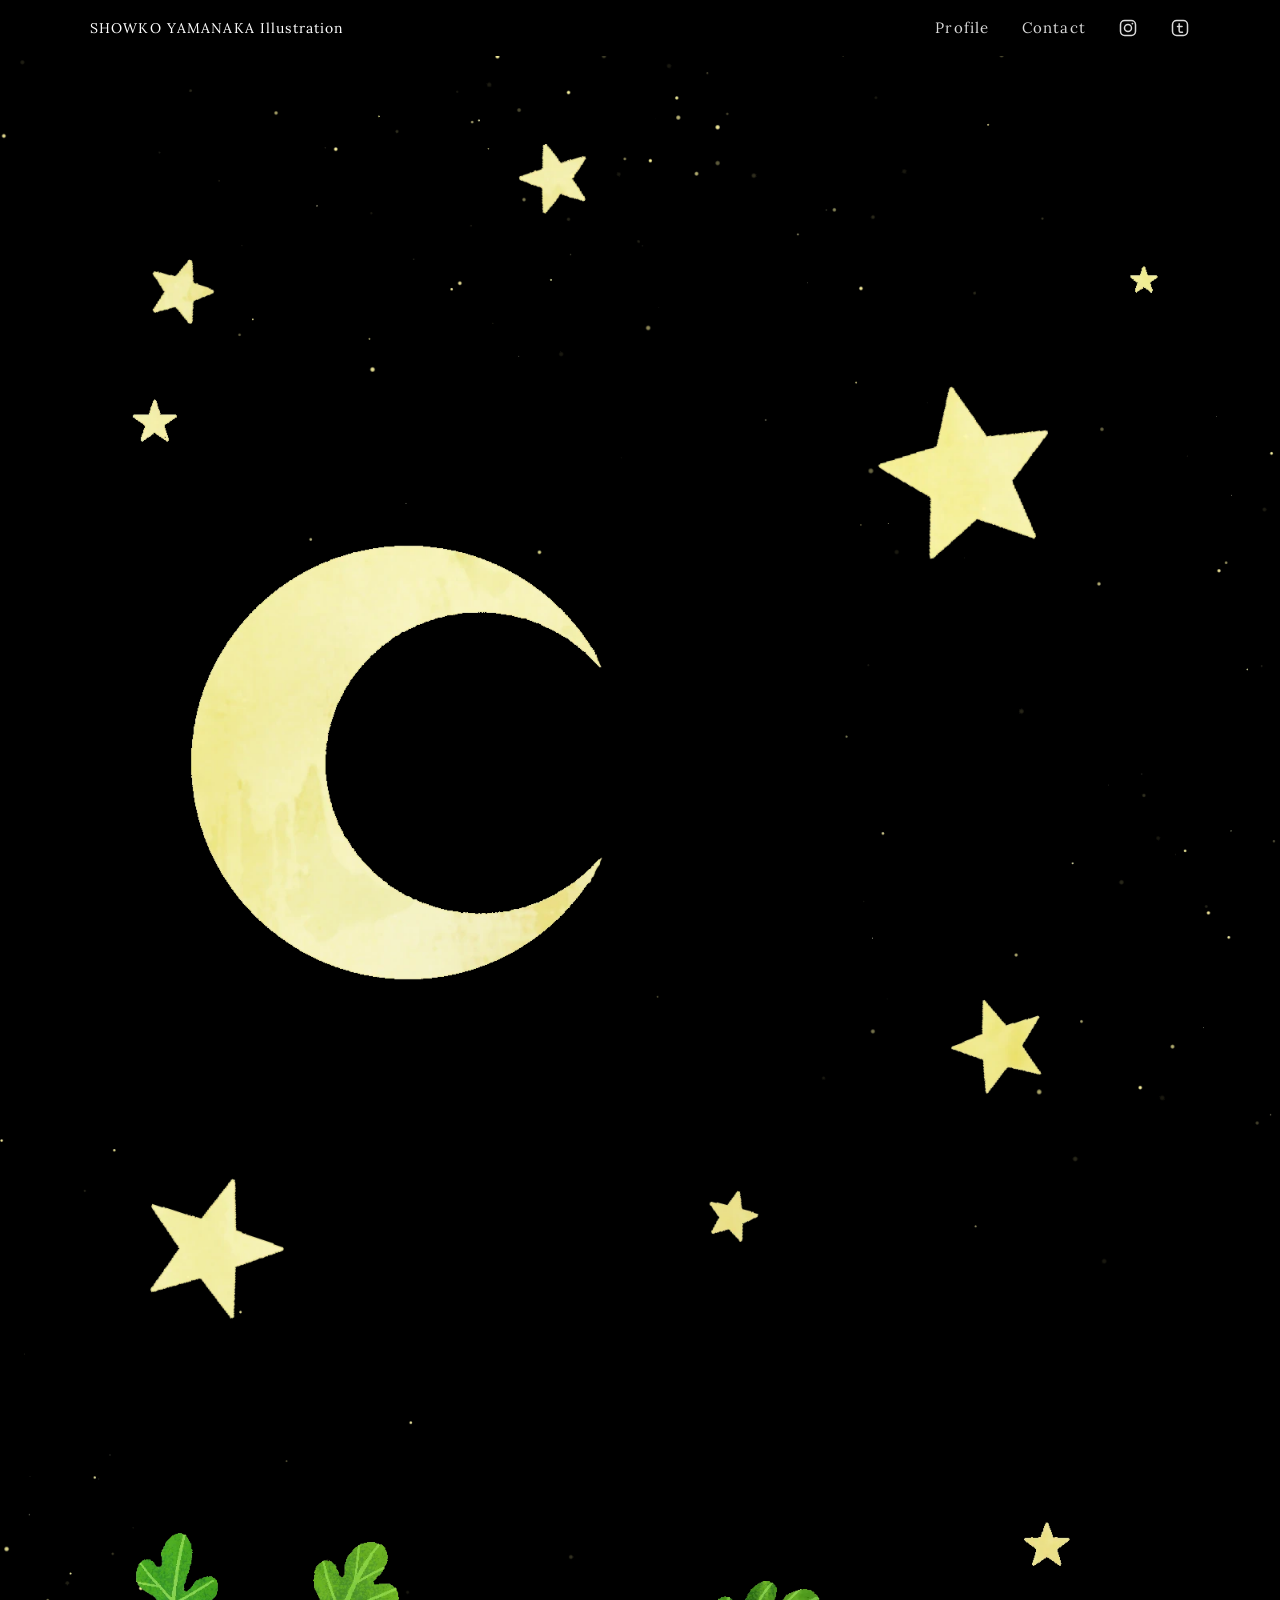
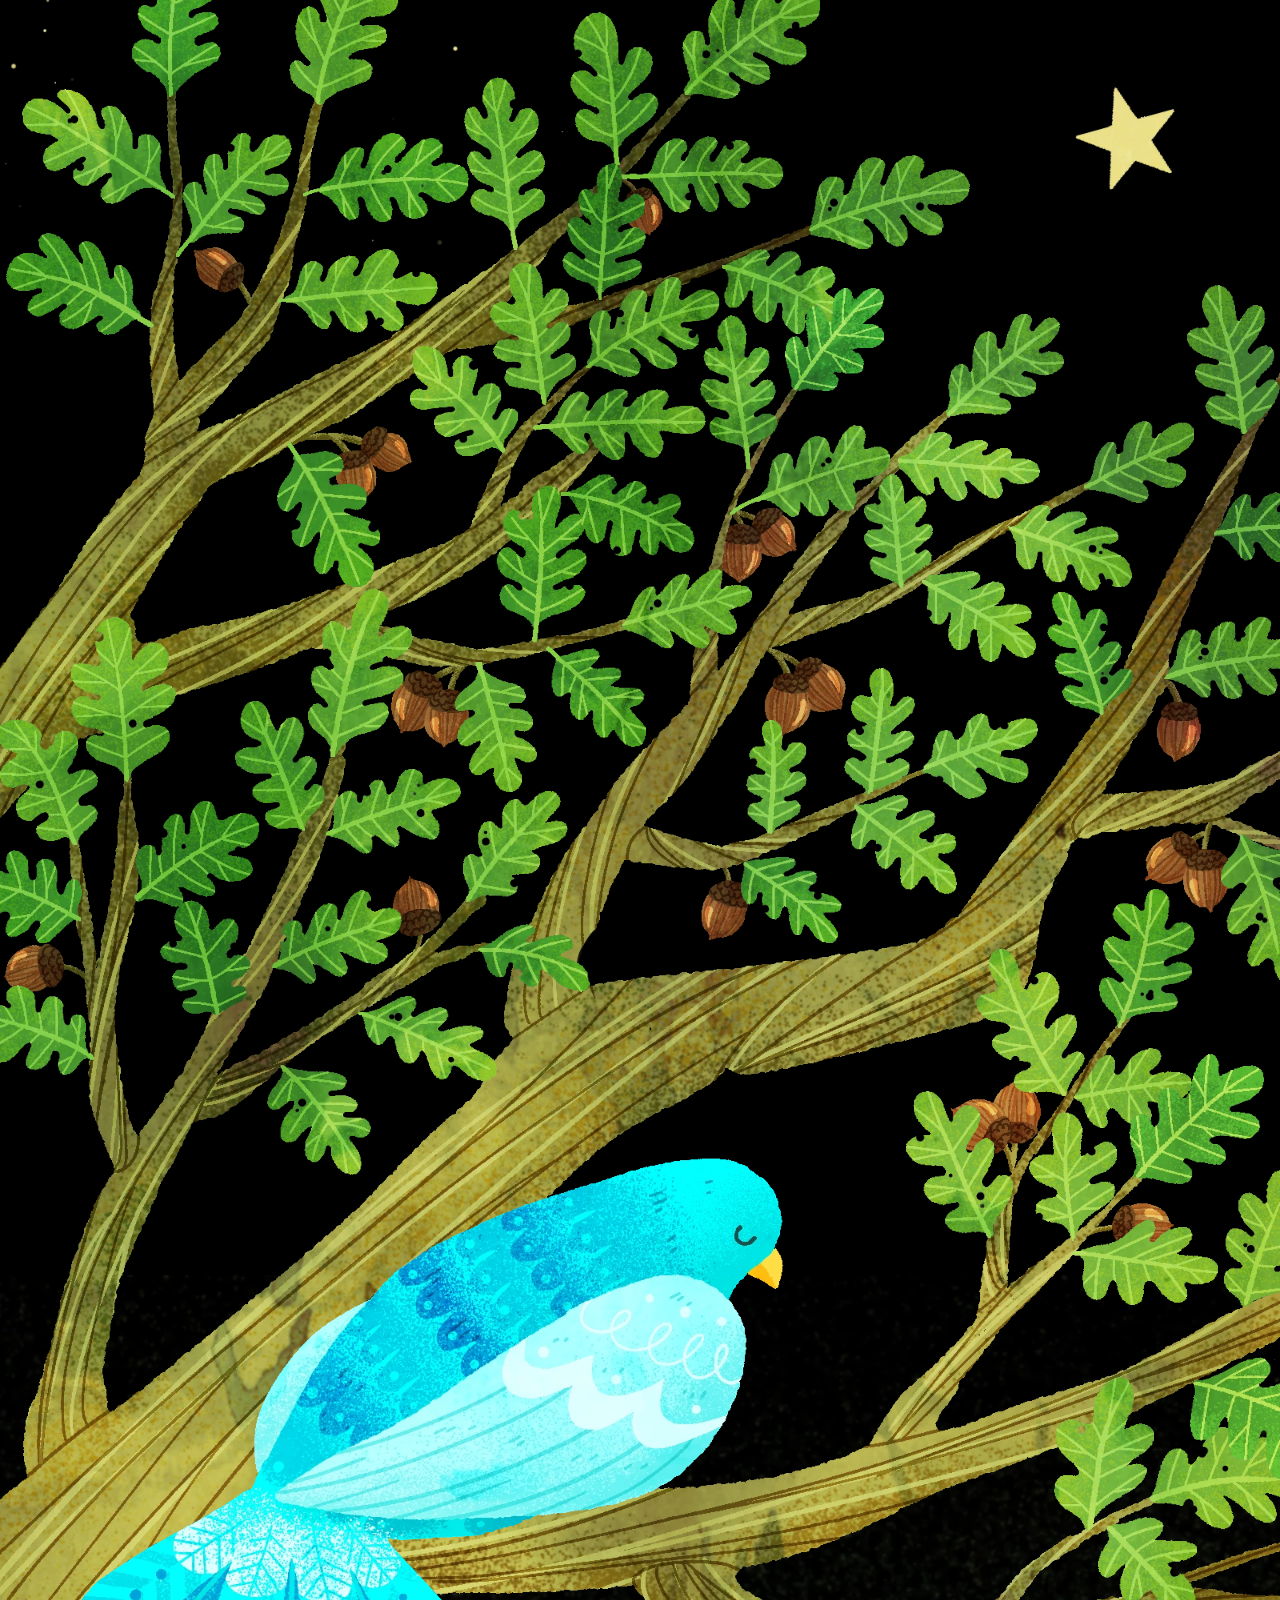
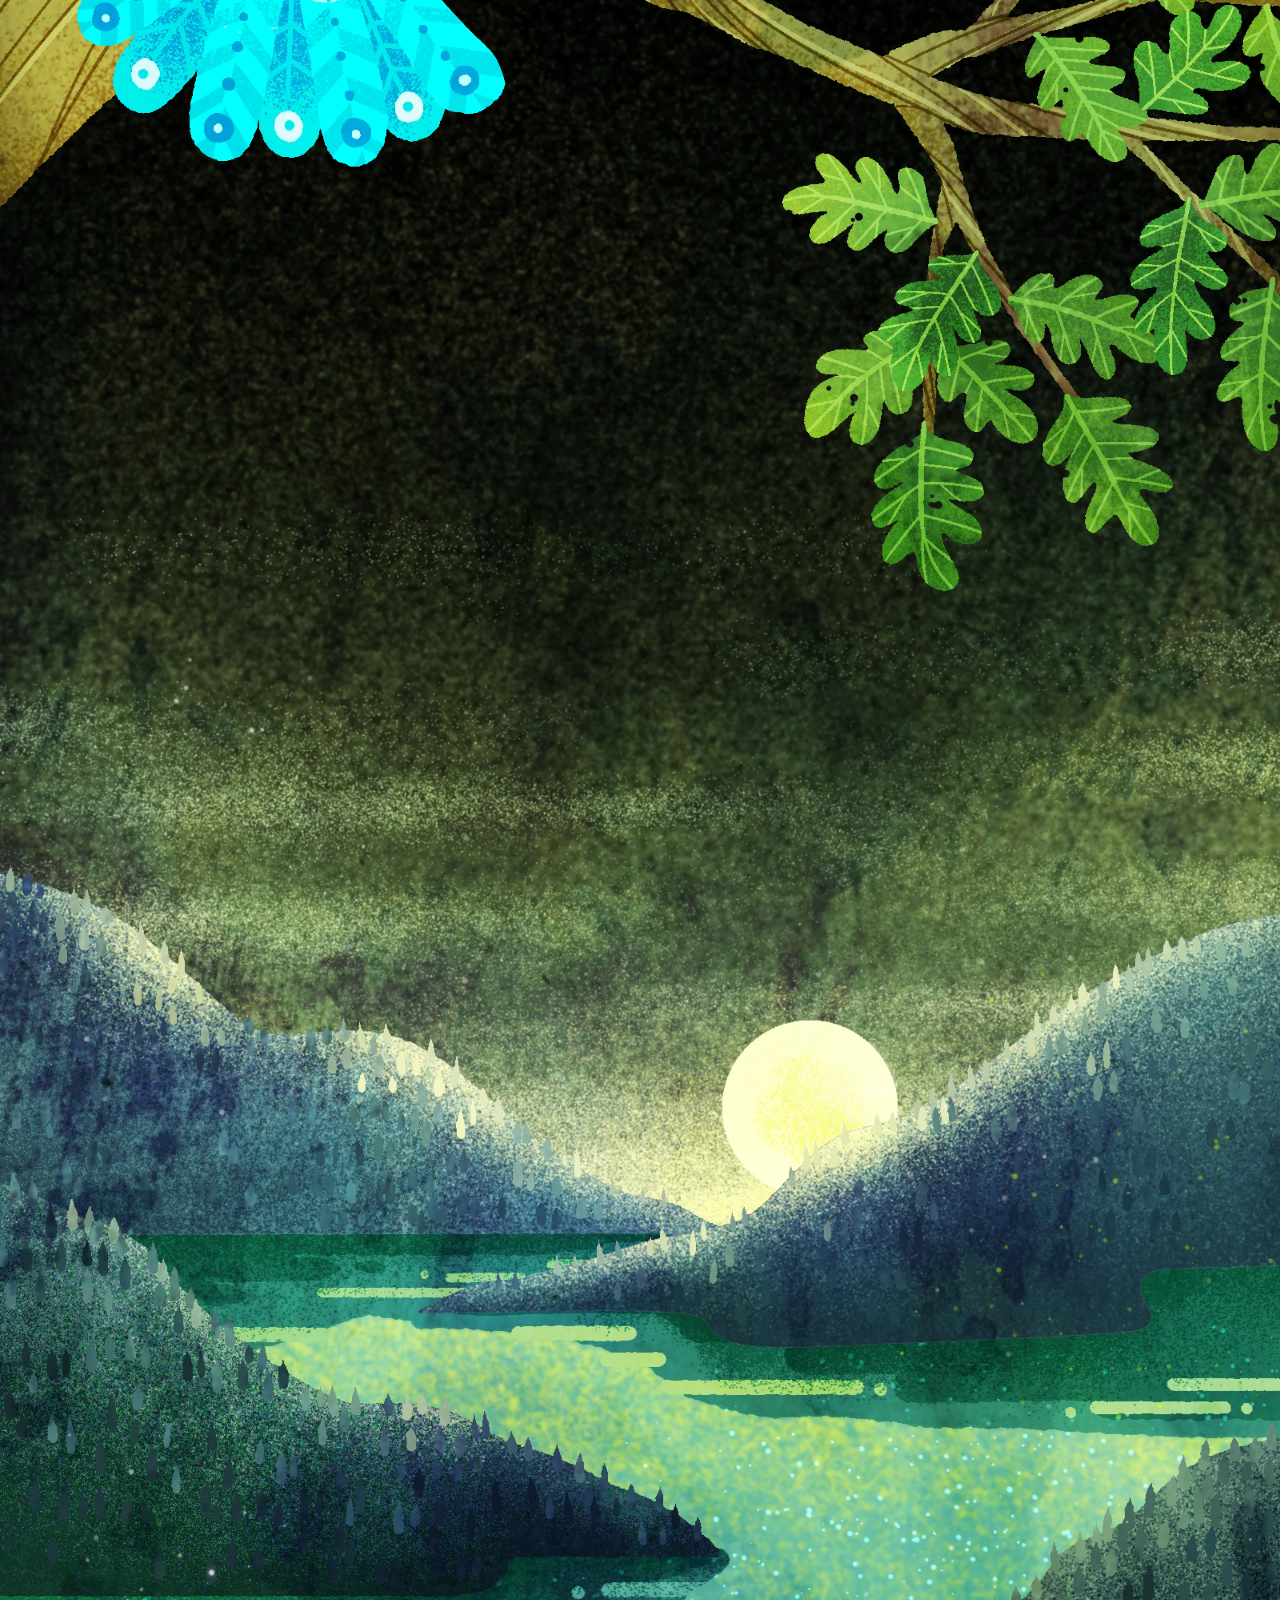
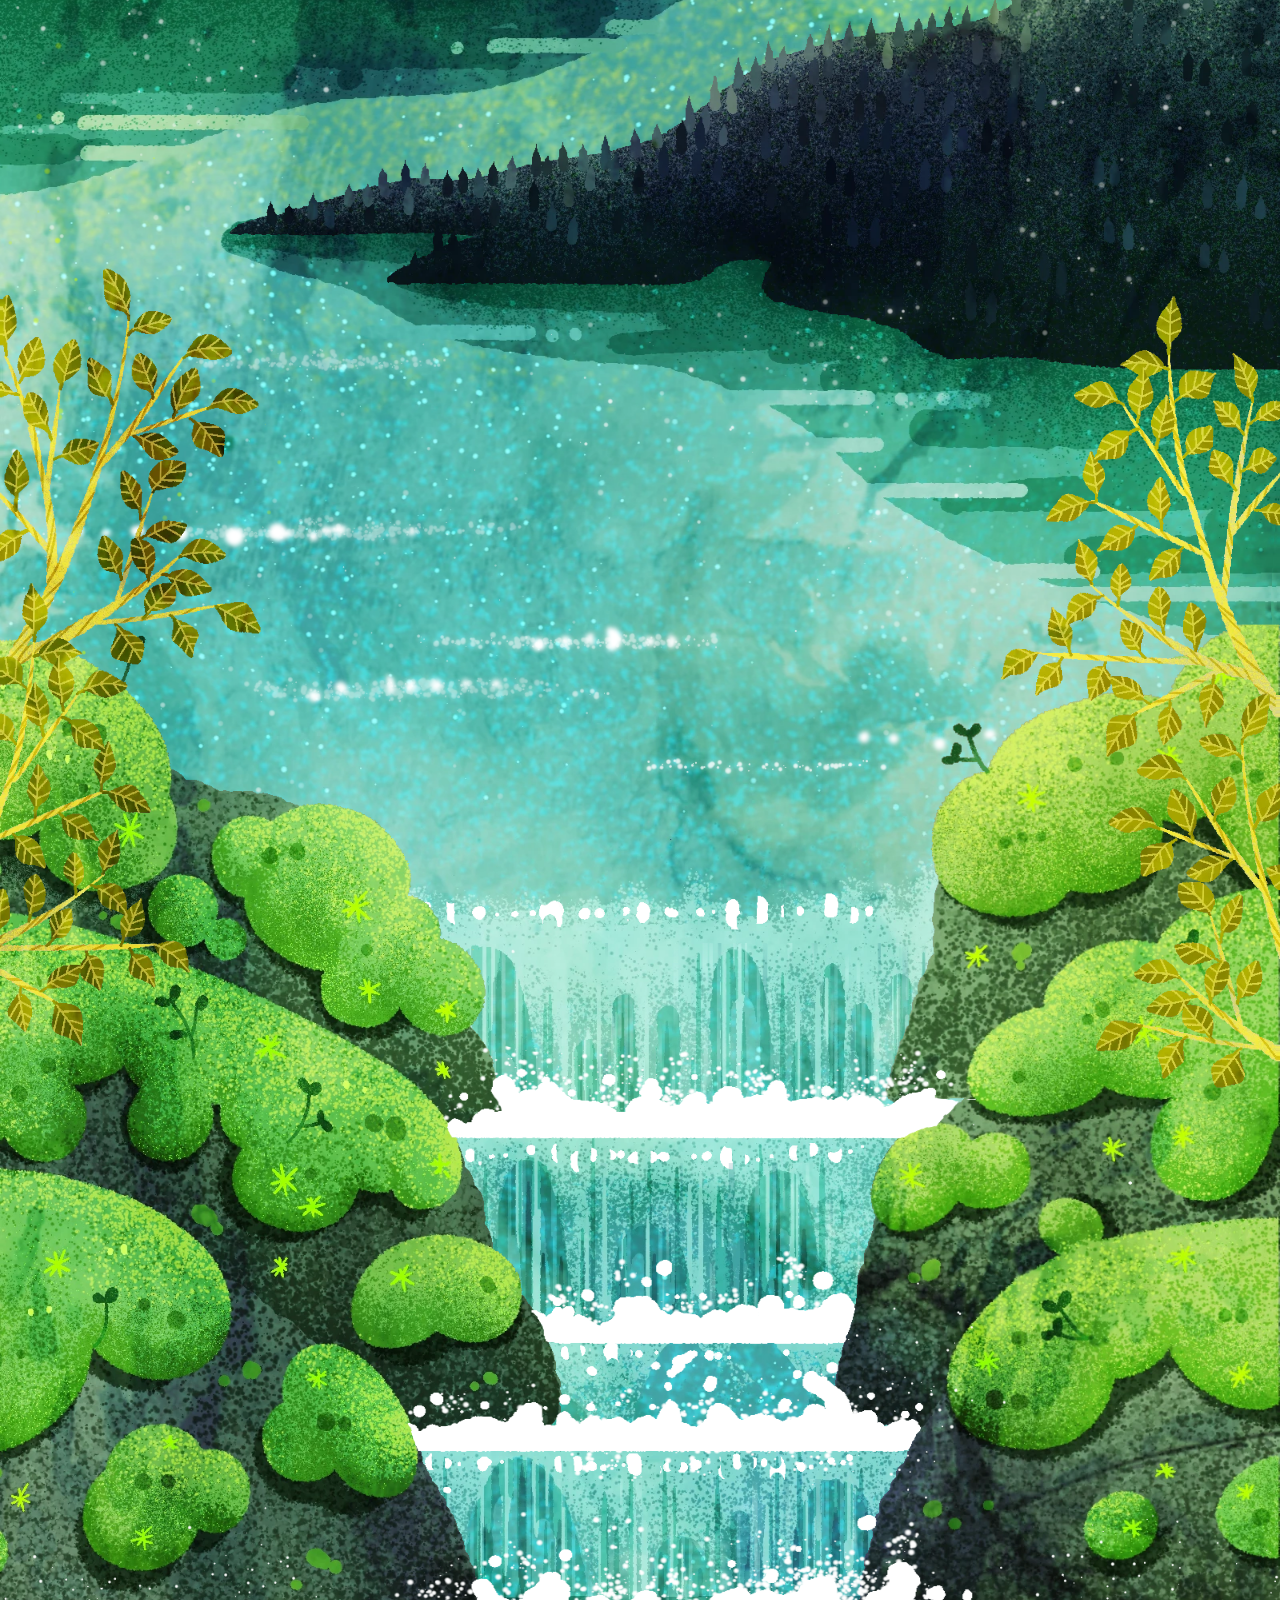
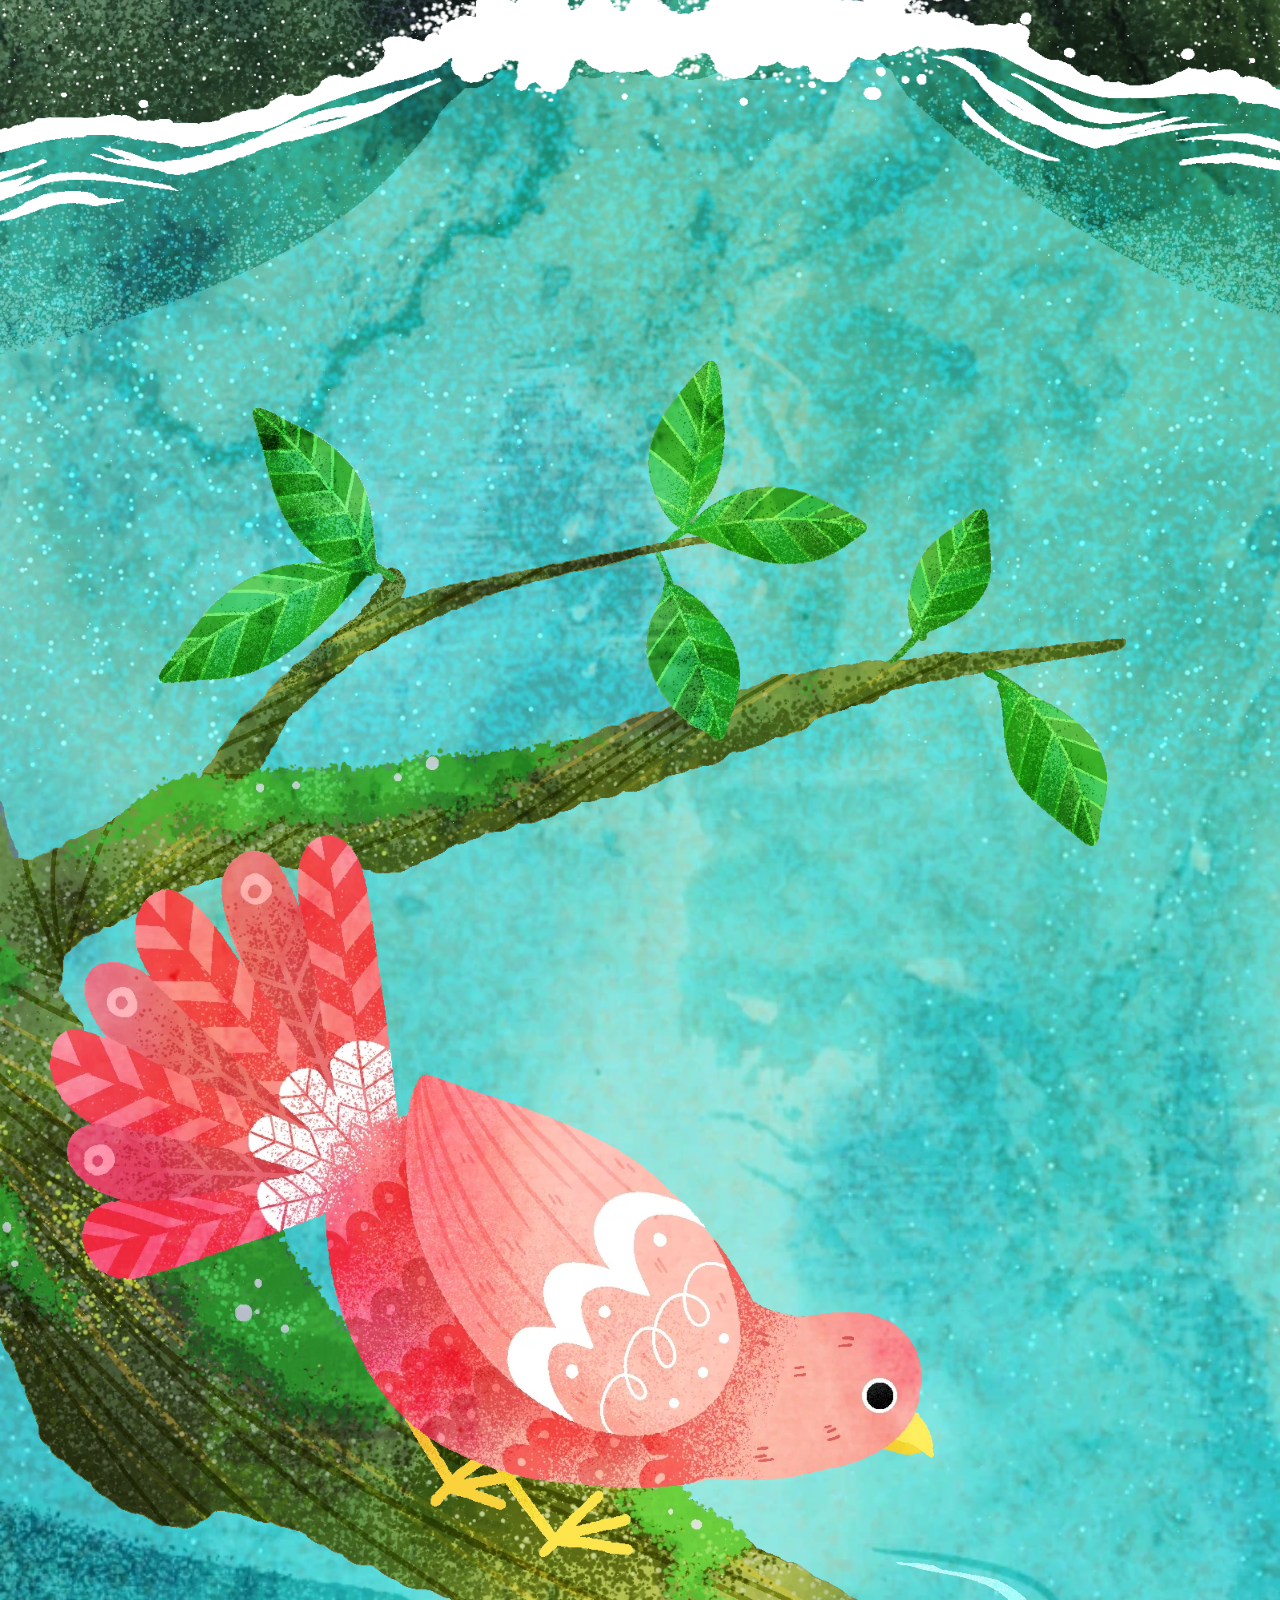
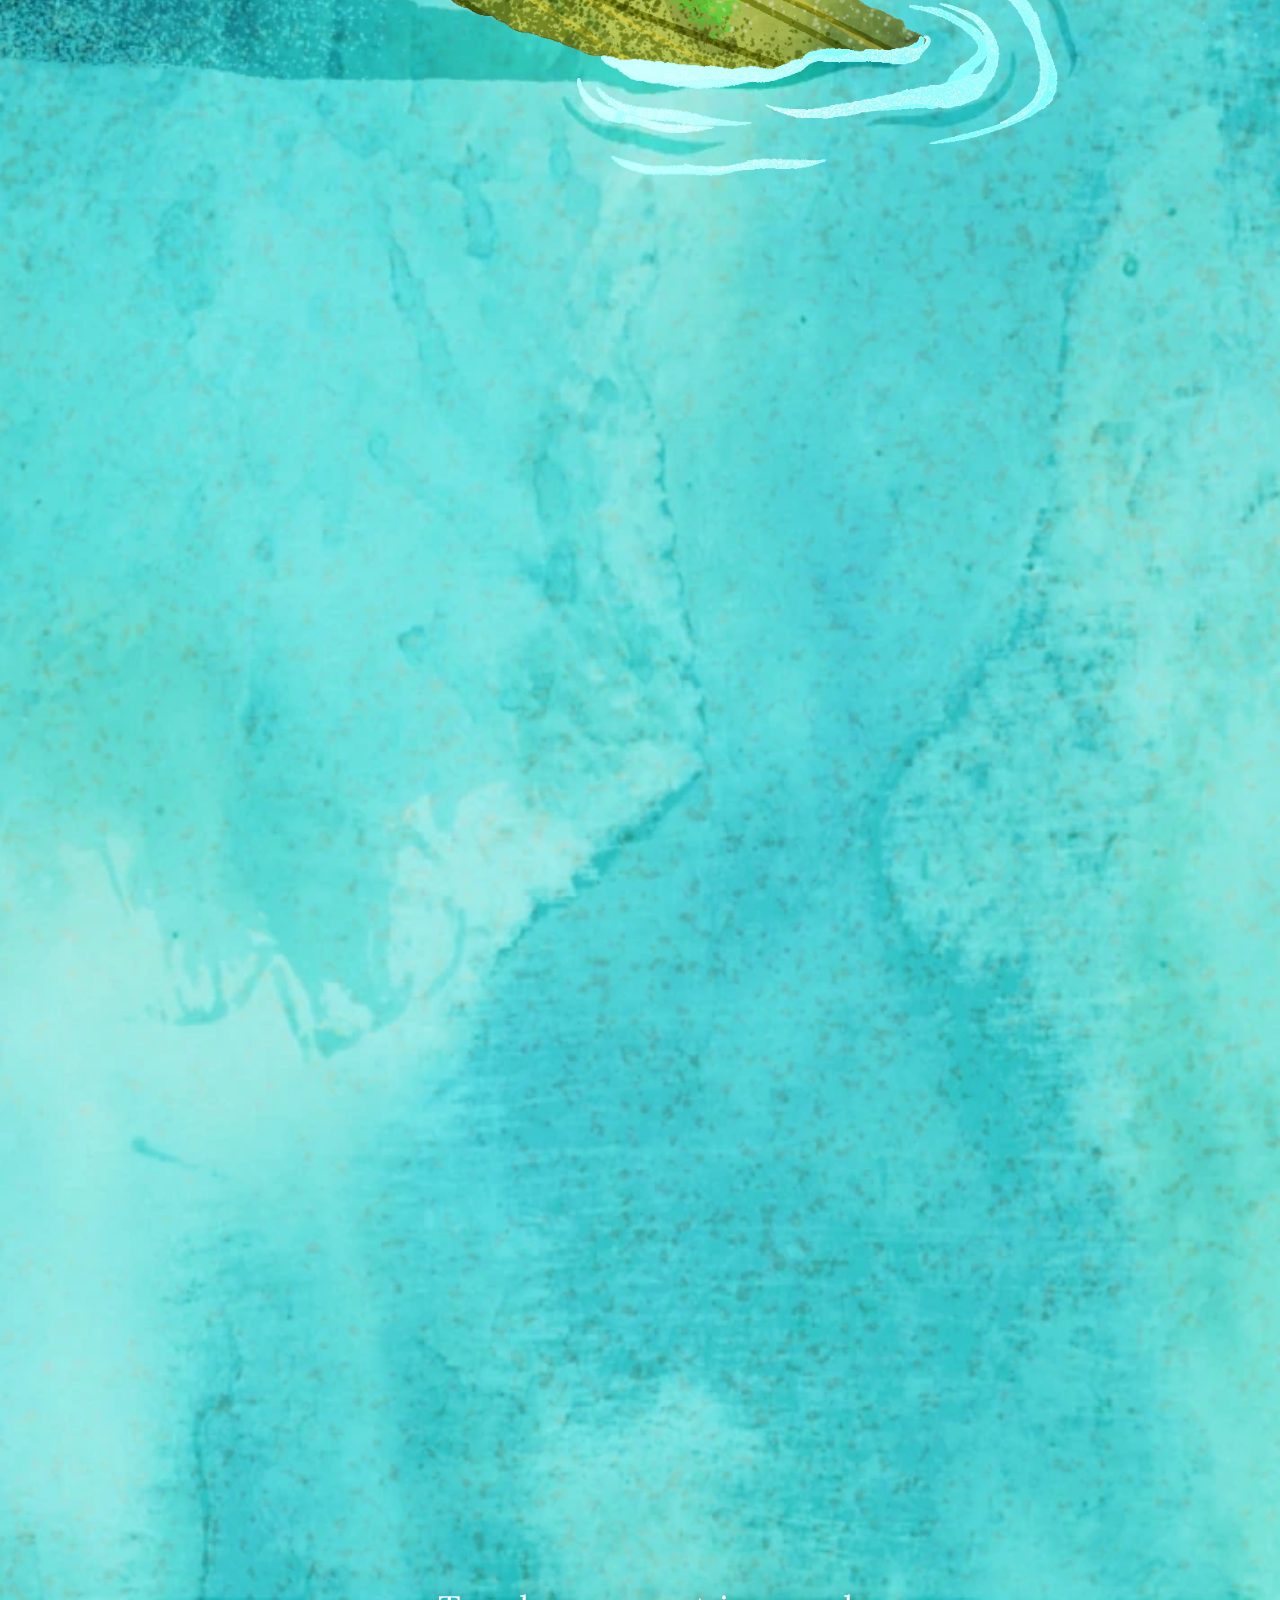
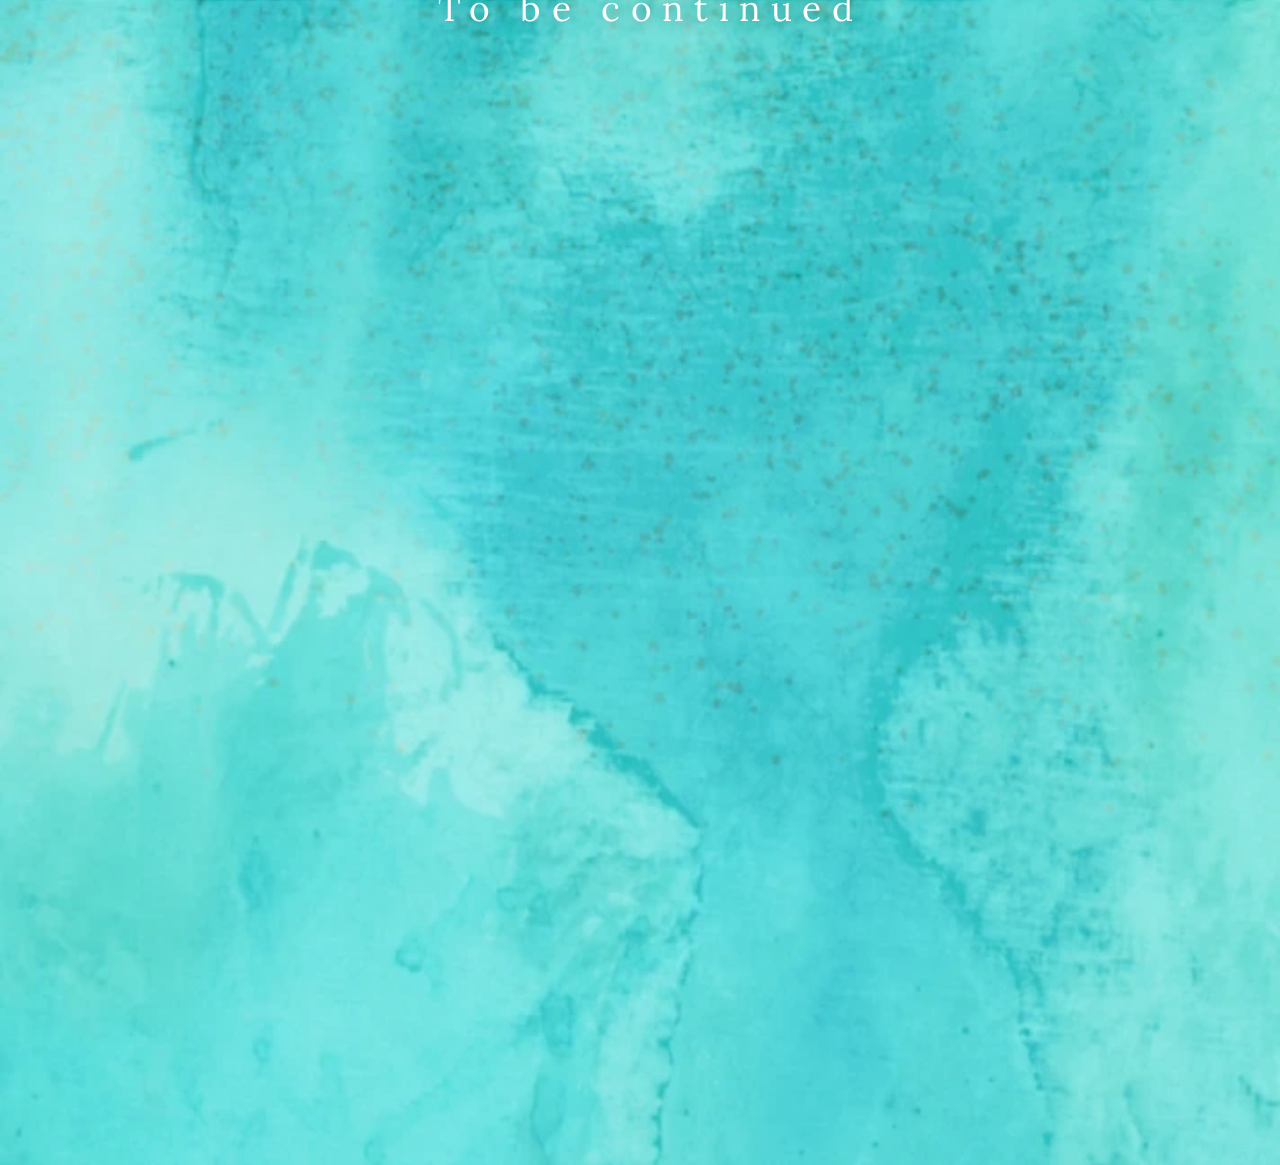
==== commit bd2dd558: "メニューに Tumblr のアイコンを追加(Instagram の右) 狭いスマホでも 1 行に収まるよう、420px 以下で余白とアイコンを詰め、380px 以下ではタイトルを 2 行に  Co-A" ====
--- a/index.html
+++ b/index.html
@@ -100,12 +100,15 @@
 </head>
 <body>
 <header class="menubar">
-  <a class="title" href="index.html">SHOWKO YAMANAKA Illustration</a>
+  <a class="title" href="index.html">SHOWKO YAMANAKA <span class="sub">Illustration</span></a>
   <nav>
     <a href="profile.html">Profile</a>
     <a href="contact.html">Contact</a>
     <a class="insta" href="https://www.instagram.com/showkoyamanaka/" target="_blank" rel="noopener noreferrer" aria-label="Instagram">
       <svg viewBox="0 0 24 24" width="20" height="20" fill="none" stroke="currentColor" stroke-width="1.8" aria-hidden="true"><rect x="3" y="3" width="18" height="18" rx="5"/><circle cx="12" cy="12" r="4.2"/><circle cx="17.3" cy="6.7" r="1.1" fill="currentColor" stroke="none"/></svg>
+    </a>
+    <a class="insta" href="https://sh0wk0.tumblr.com/" target="_blank" rel="noopener noreferrer" aria-label="Tumblr">  <!-- Tumblr(小文字の t の形) -->
+      <svg viewBox="0 0 24 24" width="20" height="20" fill="none" stroke="currentColor" stroke-width="1.8" stroke-linecap="round" stroke-linejoin="round" aria-hidden="true"><rect x="3" y="3" width="18" height="18" rx="5"/><path d="M11 7v8.2a1.8 1.8 0 0 0 1.8 1.8H15"/><path d="M9 10.2h5.5"/></svg>
     </a>
   </nav>
 </header>
--- a/site.css
+++ b/site.css
@@ -16,16 +16,22 @@
 .menubar .title:hover, .menubar .title:focus-visible { opacity: .75; }
 /* 幅の狭いスマホでは、タイトルとメニューの文字・間隔を詰めて、1 行に収める(大文字のタイトルが長いため) */
 @media (max-width: 420px) {
-  .menubar { gap: 10px; }
-  .menubar .title { font-size: 10.5px; letter-spacing: .03em; }
-  .menubar nav { gap: 12px; }
-  .menubar nav a { font-size: 12.5px; letter-spacing: .04em; }
+  .menubar { gap: 8px; padding: 0 12px; }
+  .menubar .title { font-size: 10px; letter-spacing: .02em; }
+  .menubar nav { gap: 10px; }
+  .menubar nav a { font-size: 12px; letter-spacing: .03em; }
+  .menubar nav .insta svg { width: 18px; height: 18px; }
+}
+/* さらに狭いスマホ(380px 以下)では、タイトルを「SHOWKO YAMANAKA / Illustration」の 2 行にする */
+@media (max-width: 380px) {
+  .menubar .title { line-height: 1.3; font-size: 10.5px; }
+  .menubar .title .sub { display: block; }  /* Illustration を 2 行目に */
 }
 .menubar nav { display: flex; gap: clamp(16px, 3vw, 32px); }
 .menubar nav a { color: #fff; text-decoration: none; font-size: clamp(13px, 2vw, 15px); letter-spacing: .08em; opacity: .85; transition: opacity .2s; }
 .menubar nav a:hover, .menubar nav a:focus-visible, .menubar nav a[aria-current="page"] { opacity: 1; text-decoration: underline; text-underline-offset: 6px; }
 
-.menubar nav .insta { display: inline-flex; align-items: center; }  /* Instagram アイコン(Contact の右隣) */
+.menubar nav .insta { display: inline-flex; align-items: center; }  /* SNS のアイコン(Instagram、Tumblr) */
 .menubar nav .insta svg { display: block; }
 
 /* 中身のページ(Profile / Contact)共通 */
@@ -56,8 +62,11 @@
 .vh { position: absolute; width: 1px; height: 1px; margin: -1px; padding: 0; overflow: hidden; clip: rect(0 0 0 0); white-space: nowrap; border: 0; }  /* 画面には見せず、読み上げ用に残す */
 .profile p { margin: 0 0 1.4em; font-size: 15px; line-height: 2; letter-spacing: .04em; }
 .profile section[lang="en"] p { line-height: 1.8; letter-spacing: .02em; }
-.profile .lead { font-size: clamp(16px, 2.6vw, 19px); letter-spacing: .12em; margin-bottom: 1.8em; text-align: center; padding-left: .12em; }  /* 冒頭のキャッチコピー(中央揃え。padding-left は字間による右寄りを打ち消す) */
-.profile .photo { display: block; width: min(200px, 50vw); aspect-ratio: 1; object-fit: cover; background: #888; margin: 0 auto 24px; }  /* 名前の上の画像(200px の正方形、中央揃え) */
+.page.profile { padding-top: 0; }  /* 画像をメニューバーのすぐ下(ページの最上部)に置く */
+.profile .hero { position: relative; width: 100vw; margin: 0 0 24px calc(50% - 50vw); }  /* 名前の上の画像の枠(ブラウザの左右いっぱい) */
+.profile .photo { display: block; width: 100%; max-width: none; height: auto; }  /* 横長の絵(比率はそのまま) */
+.profile .lead { font-size: clamp(15px, 2.6vw, 19px); letter-spacing: .12em; text-align: center; padding-left: .12em; margin: 0 0 1.6em; }  /* キャッチコピー(画像の下、中央揃え。padding-left は字間による右寄りを打ち消す) */
+.profile-page { overflow-x: clip; }  /* 100vw にスクロールバーの幅が含まれる分、横にはみ出さないよう切る(sticky のメニューは効いたまま) */
 .profile .name { font-size: 17px; letter-spacing: .16em; margin-bottom: 1.8em; text-align: center; padding-left: .16em; }  /* 名前(中央揃え。padding-left は字間による右寄りを打ち消す。margin-bottom = 下の本文との間) */
 .profile .contact { margin-top: 2em; }
 .profile a { color: #fff; text-underline-offset: 4px; text-decoration-thickness: 1px; text-decoration-color: rgba(255, 255, 255, .35); }  /* 下線: 太さ 1px、白の透明度 35%(.35 を大きくすると濃くなる) */
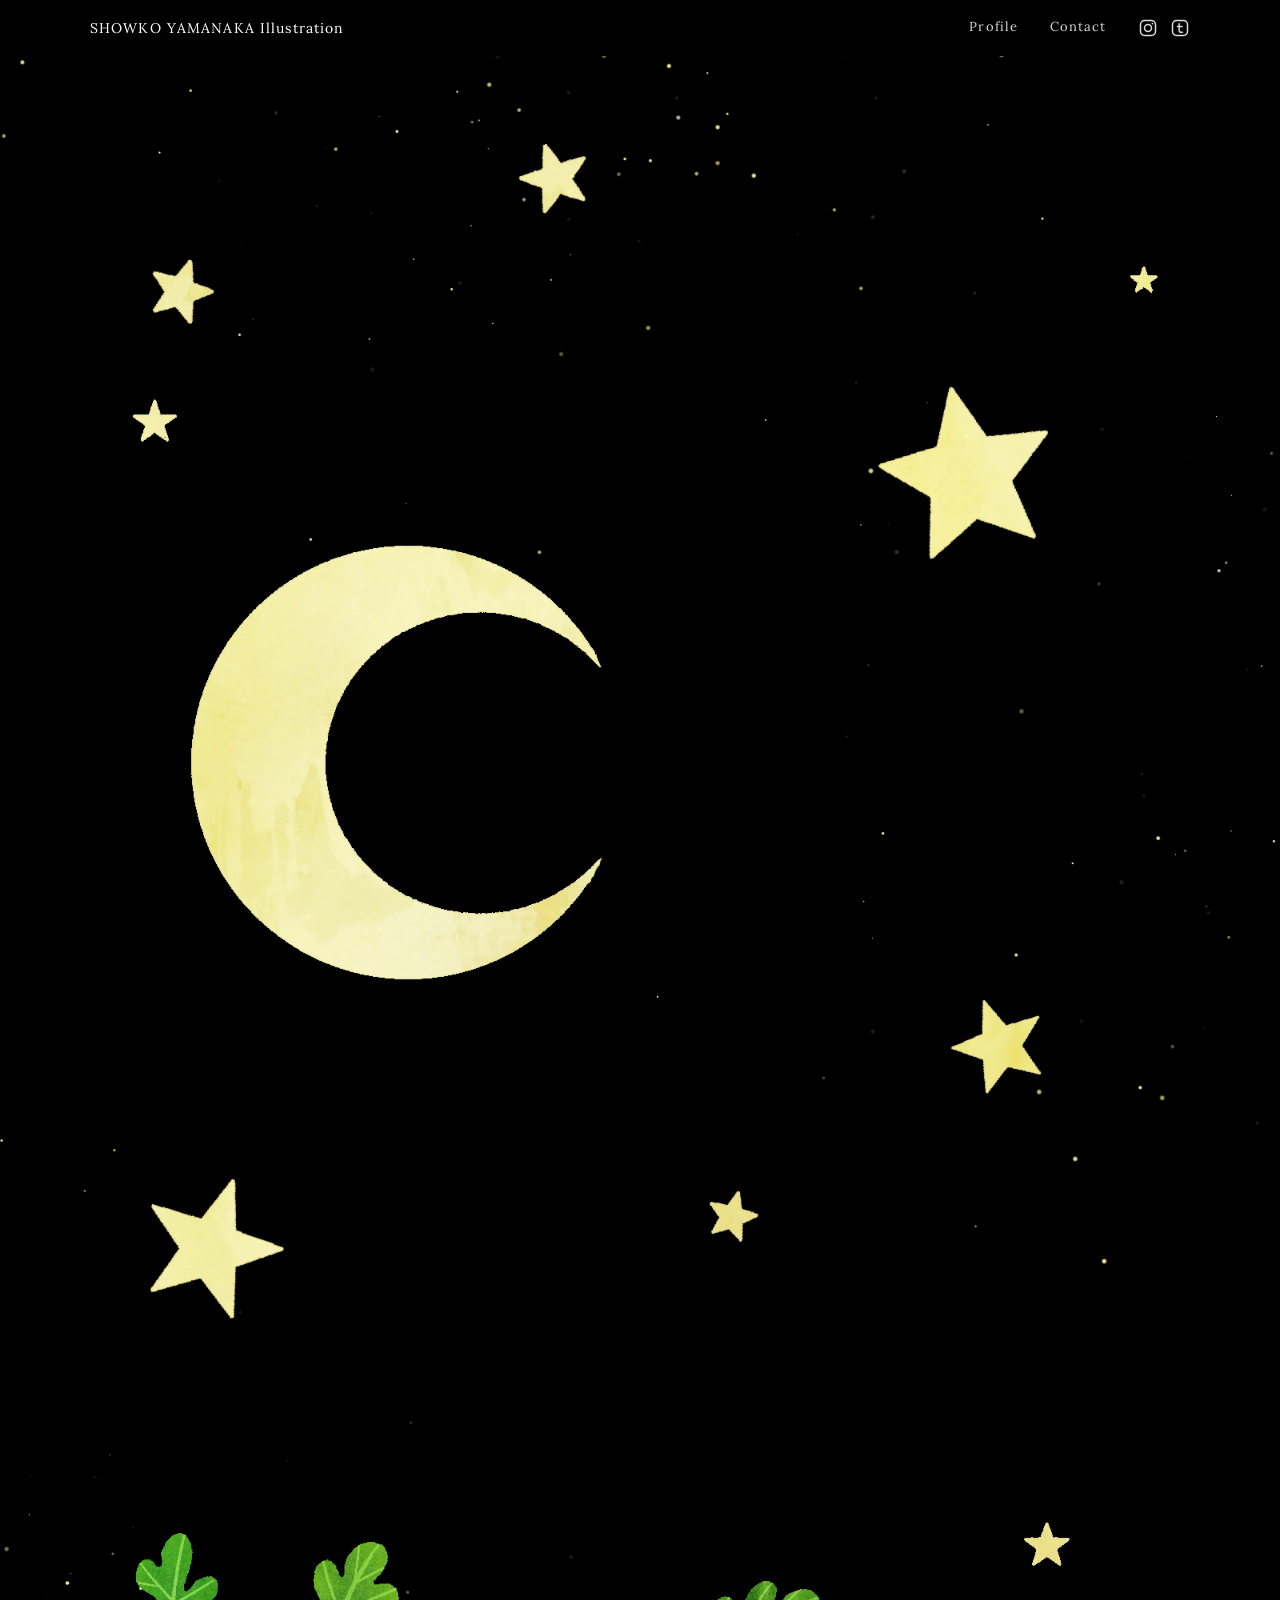
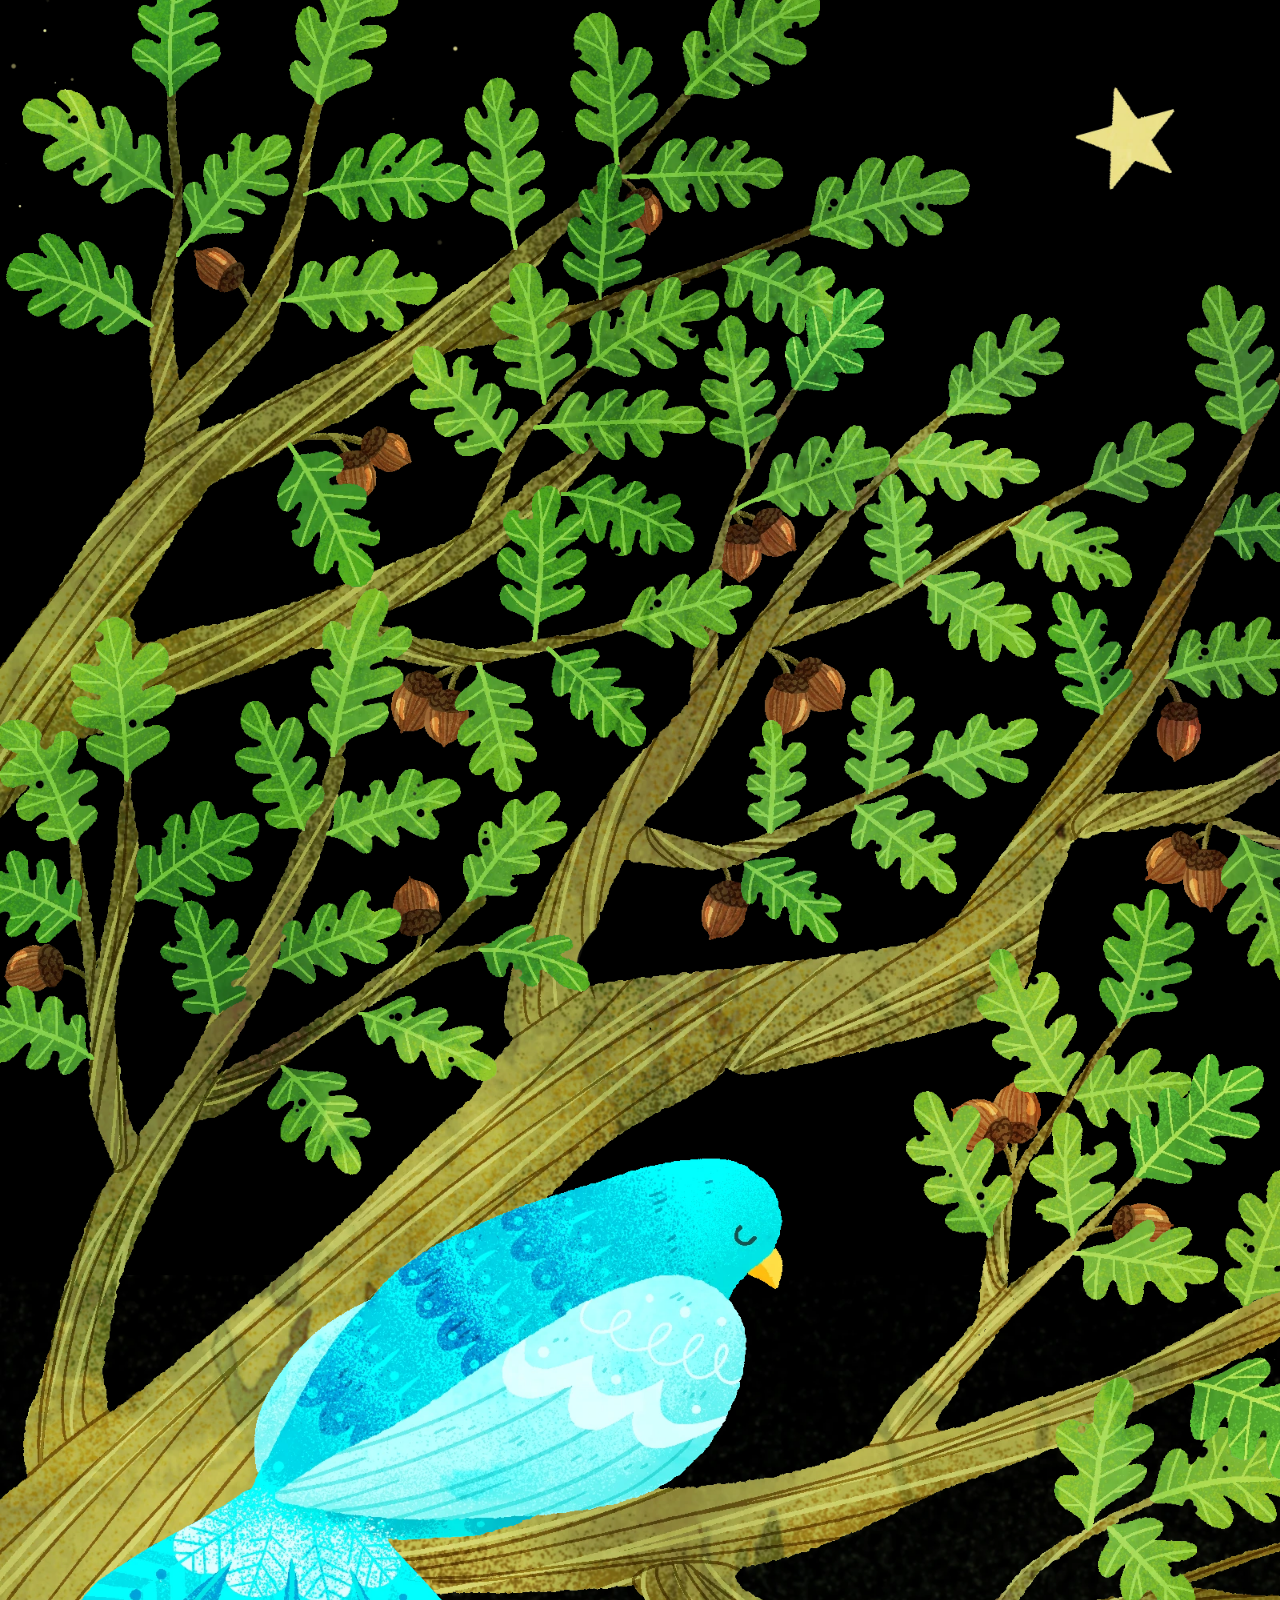
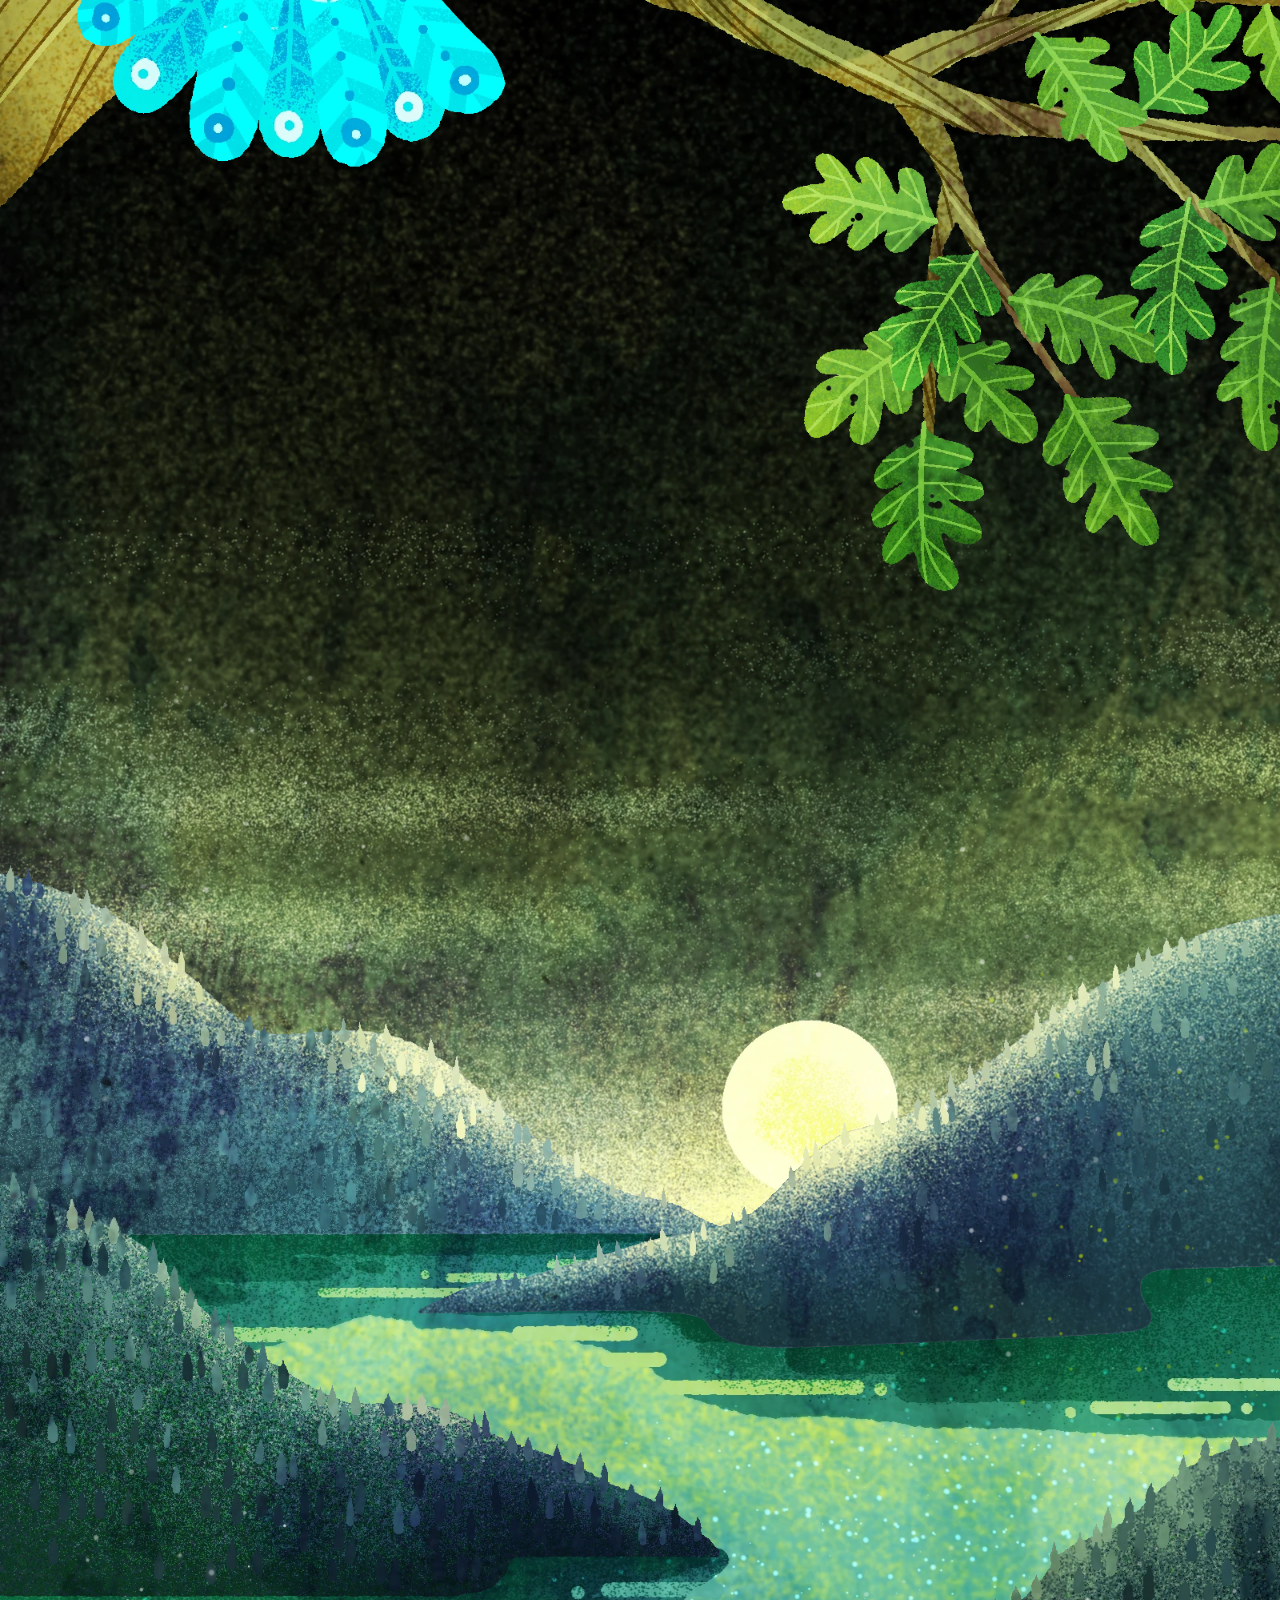
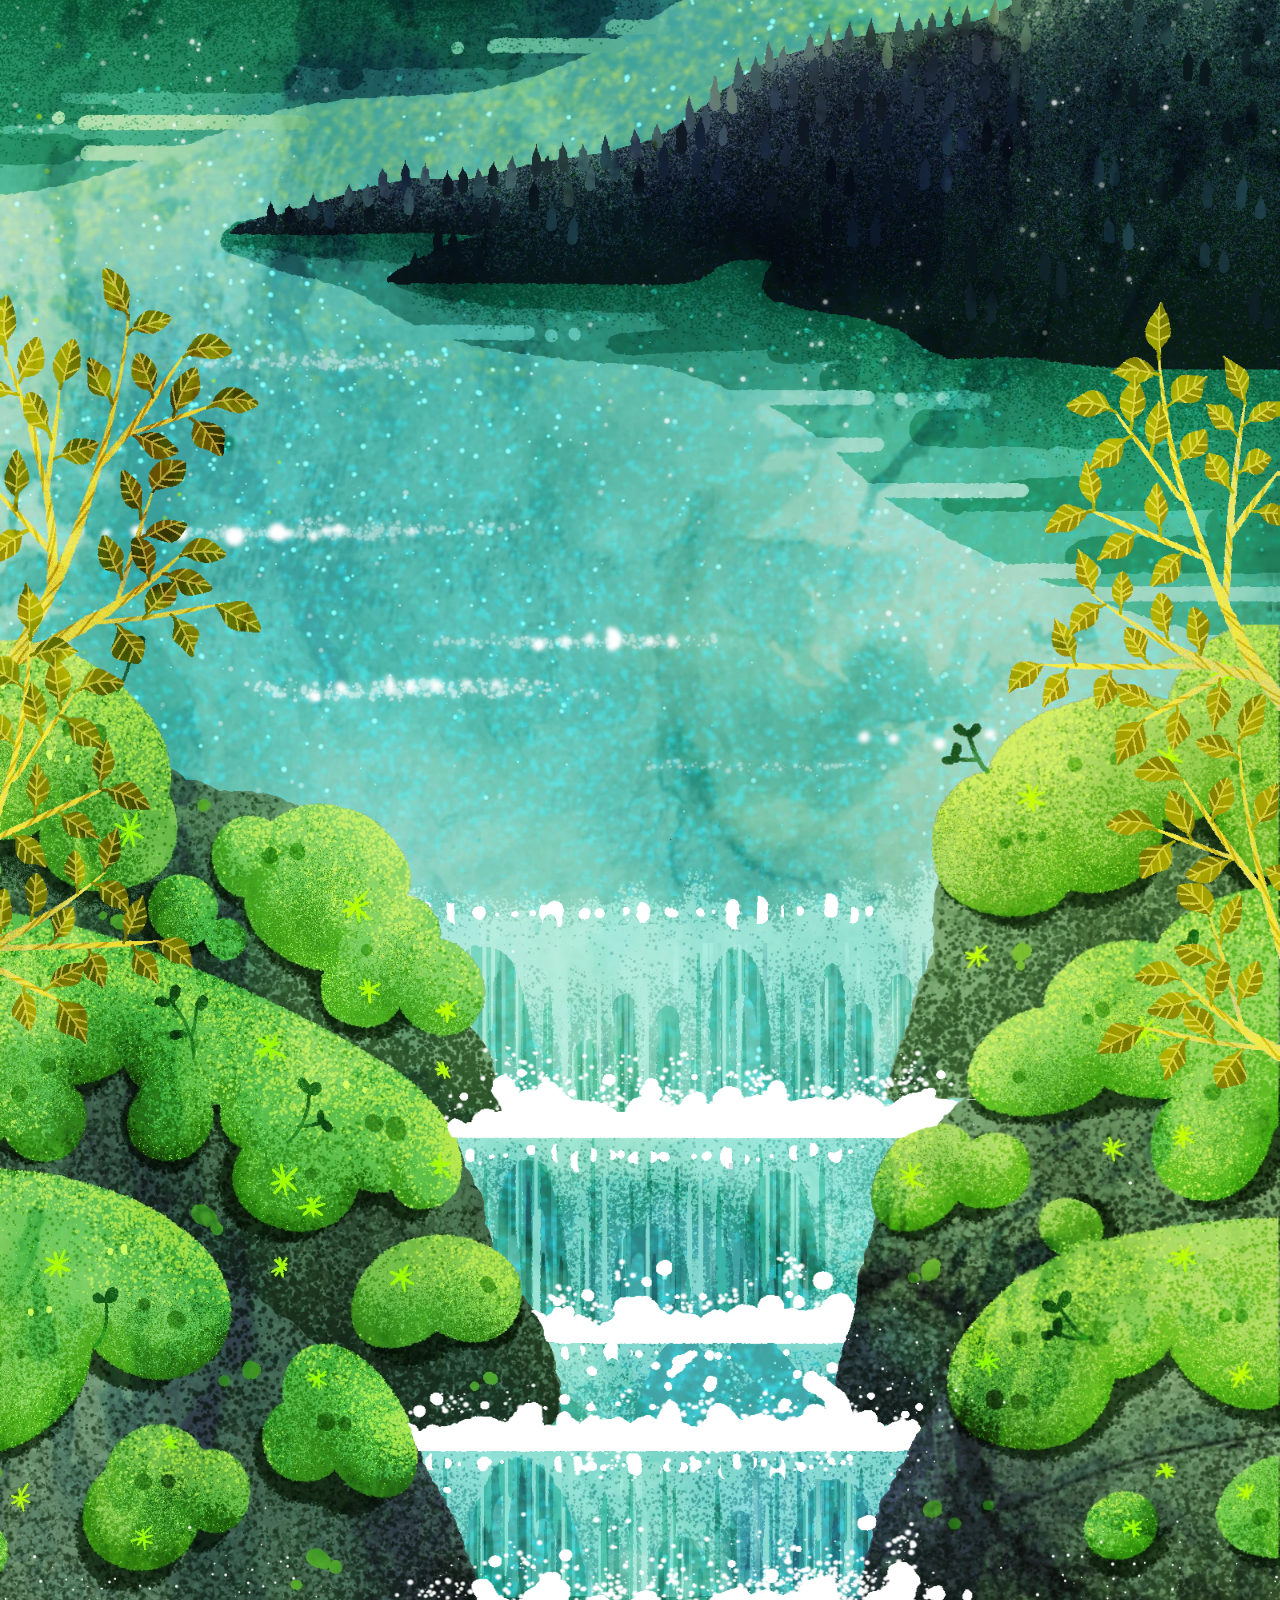
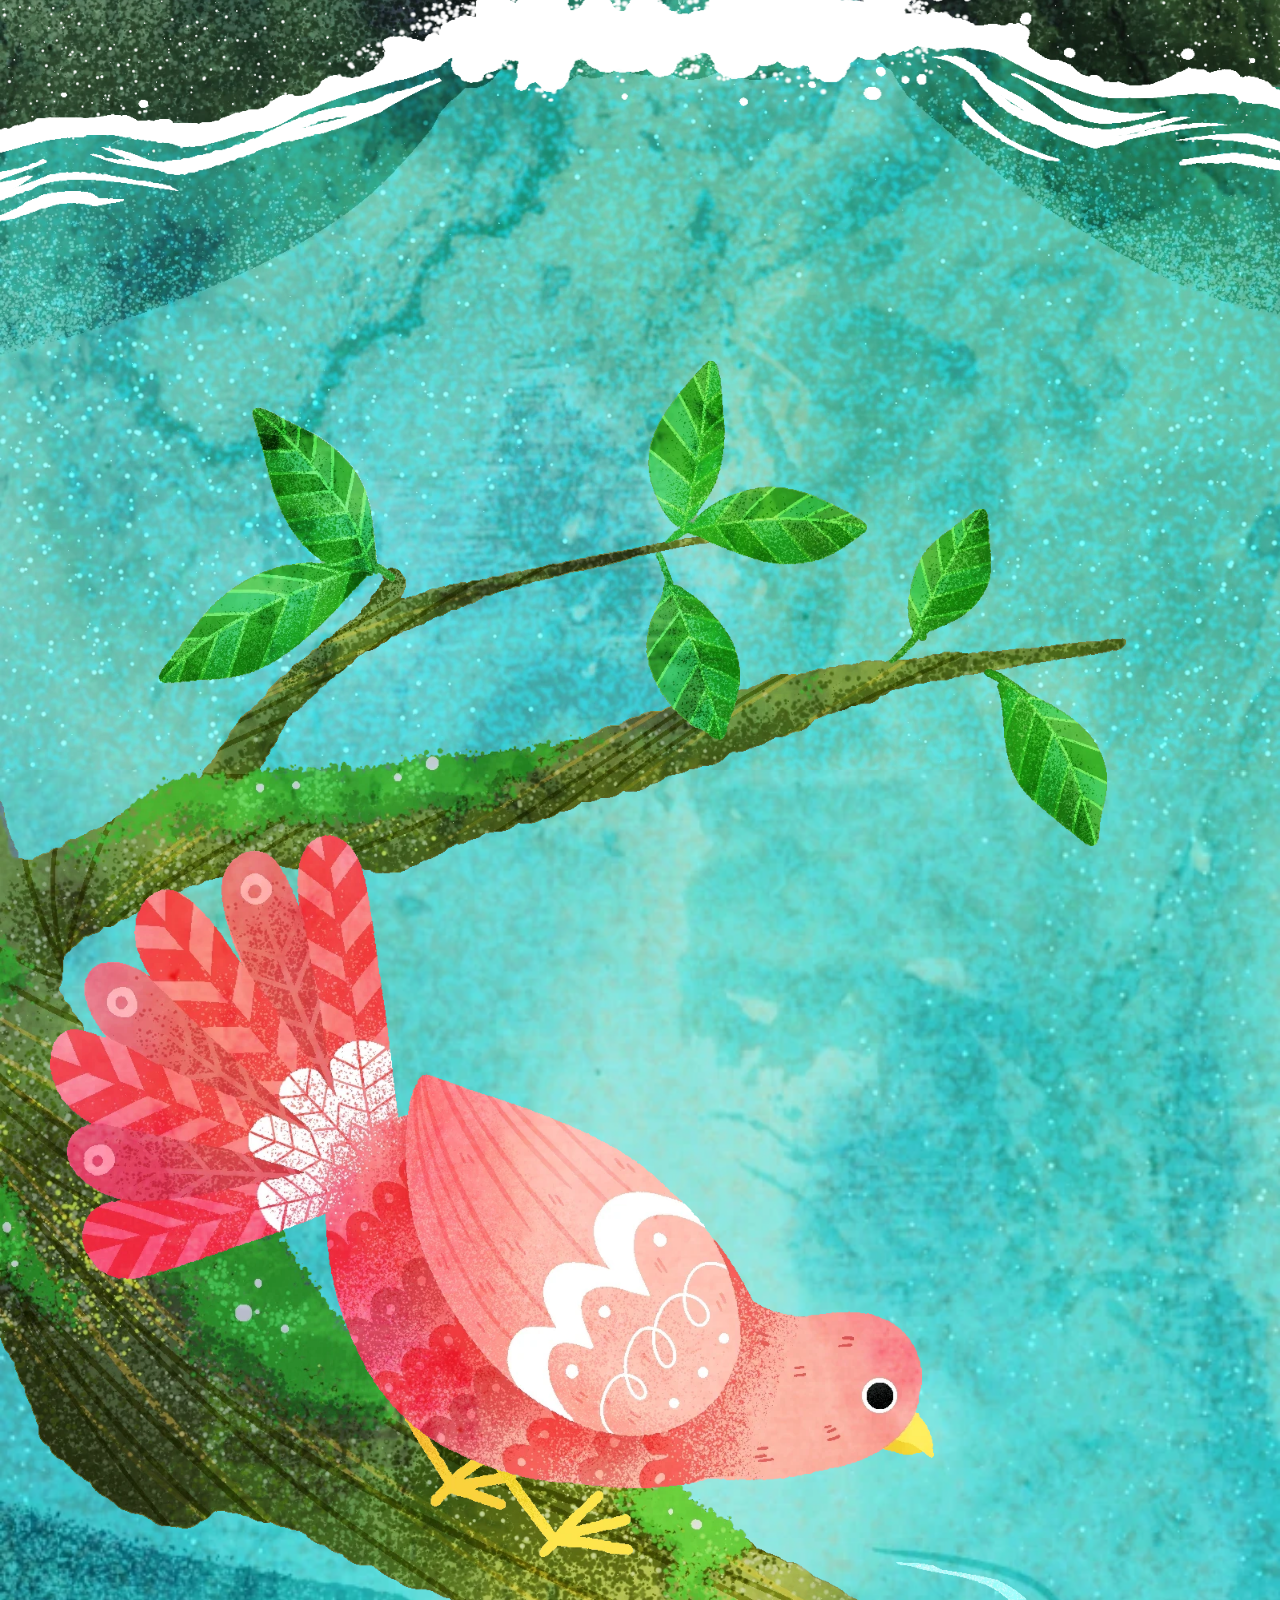
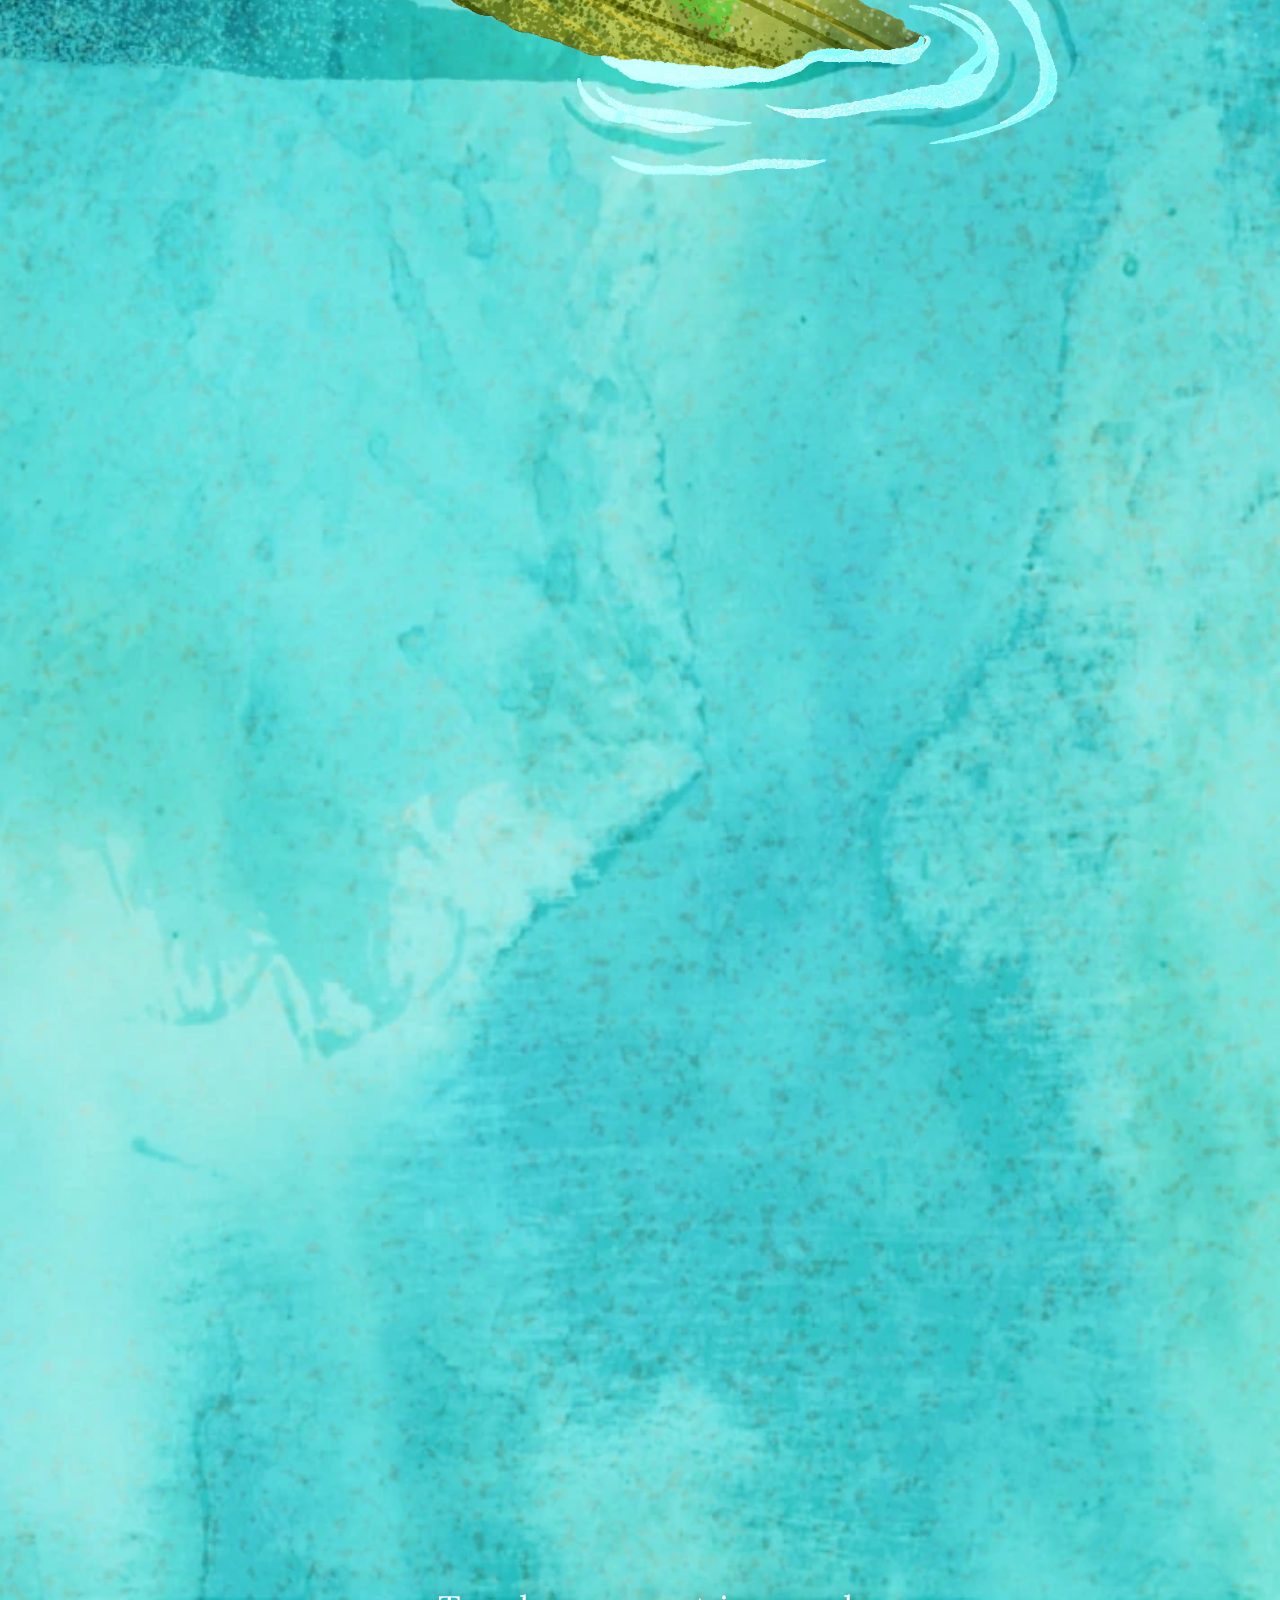
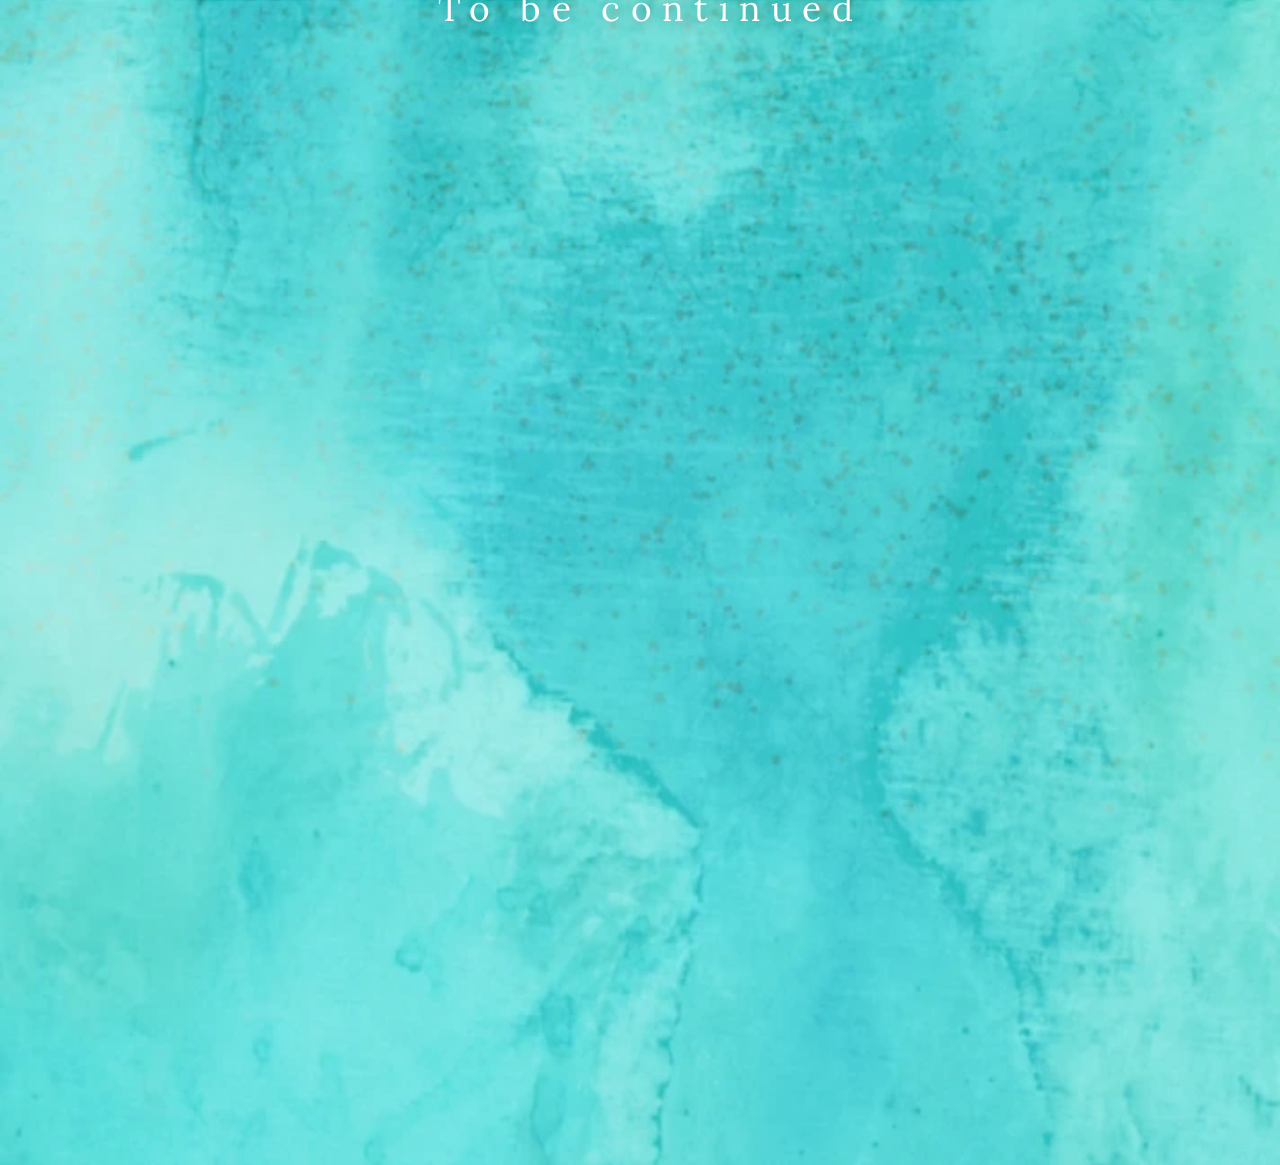
==== commit d960b964: "site.css の読み込みに版番号(?v=)をつけ、更新時に古い CSS が使われないように Co-Authored-By: Claude Sonnet 5.5 <noreply@anthropic" ====
--- a/index.html
+++ b/index.html
@@ -7,7 +7,7 @@
 <link rel="preconnect" href="https://fonts.googleapis.com">
 <link rel="preconnect" href="https://fonts.gstatic.com" crossorigin>
 <link href="https://fonts.googleapis.com/css2?family=Lora:wght@400;500&display=swap" rel="stylesheet">
-<link rel="stylesheet" href="site.css">
+<link rel="stylesheet" href="site.css?v=20261128">  <!-- ?v= は、site.css を直したら日付に変える(ブラウザに古い CSS を使わせないため) -->
 <style>
   html, body { margin: 0; background: #000; }
 
--- a/site.css
+++ b/site.css
@@ -14,25 +14,28 @@
 }
 .menubar .title { font-size: clamp(12px, 1.8vw, 14px); letter-spacing: .08em; white-space: nowrap; color: #fff; text-decoration: none; }  /* タイトル(クリックでトップ index.html へ戻る) */
 .menubar .title:hover, .menubar .title:focus-visible { opacity: .75; }
+.menubar nav { display: flex; gap: clamp(16px, 3vw, 32px); }
+.menubar nav a { color: #fff; text-decoration: none; font-size: clamp(12px, 1.6vw, 13px); letter-spacing: .08em; opacity: .85; transition: opacity .2s; }
+.menubar nav a:hover, .menubar nav a:focus-visible, .menubar nav a[aria-current="page"] { opacity: 1; text-decoration: underline; text-underline-offset: 6px; }
+
+.menubar nav .insta { display: inline-flex; align-items: center; }  /* SNS のアイコン(Instagram、Tumblr) */
+.menubar nav .insta svg { display: block; }
+.menubar nav .insta + .insta { margin-left: calc(12px - clamp(16px, 3vw, 32px)); }  /* アイコン同士の間だけ詰める(12px = アイコンの間隔) */
+
 /* 幅の狭いスマホでは、タイトルとメニューの文字・間隔を詰めて、1 行に収める(大文字のタイトルが長いため) */
 @media (max-width: 420px) {
   .menubar { gap: 8px; padding: 0 12px; }
   .menubar .title { font-size: 10px; letter-spacing: .02em; }
   .menubar nav { gap: 10px; }
-  .menubar nav a { font-size: 12px; letter-spacing: .03em; }
+  .menubar nav a { font-size: 11px; letter-spacing: .03em; }
   .menubar nav .insta svg { width: 18px; height: 18px; }
+  .menubar nav .insta + .insta { margin-left: -4px; }  /* アイコンの間隔 6px(10px - 4px) */
 }
-/* さらに狭いスマホ(380px 以下)では、タイトルを「SHOWKO YAMANAKA / Illustration」の 2 行にする */
-@media (max-width: 380px) {
+/* さらに狭いスマホ(350px 以下)では、タイトルを「SHOWKO YAMANAKA / Illustration」の 2 行にする */
+@media (max-width: 350px) {
   .menubar .title { line-height: 1.3; font-size: 10.5px; }
   .menubar .title .sub { display: block; }  /* Illustration を 2 行目に */
 }
-.menubar nav { display: flex; gap: clamp(16px, 3vw, 32px); }
-.menubar nav a { color: #fff; text-decoration: none; font-size: clamp(13px, 2vw, 15px); letter-spacing: .08em; opacity: .85; transition: opacity .2s; }
-.menubar nav a:hover, .menubar nav a:focus-visible, .menubar nav a[aria-current="page"] { opacity: 1; text-decoration: underline; text-underline-offset: 6px; }
-
-.menubar nav .insta { display: inline-flex; align-items: center; }  /* SNS のアイコン(Instagram、Tumblr) */
-.menubar nav .insta svg { display: block; }
 
 /* 中身のページ(Profile / Contact)共通 */
 .page { max-width: 640px; margin: 0 auto; padding: clamp(32px, 8vw, 72px) 20px 96px; }
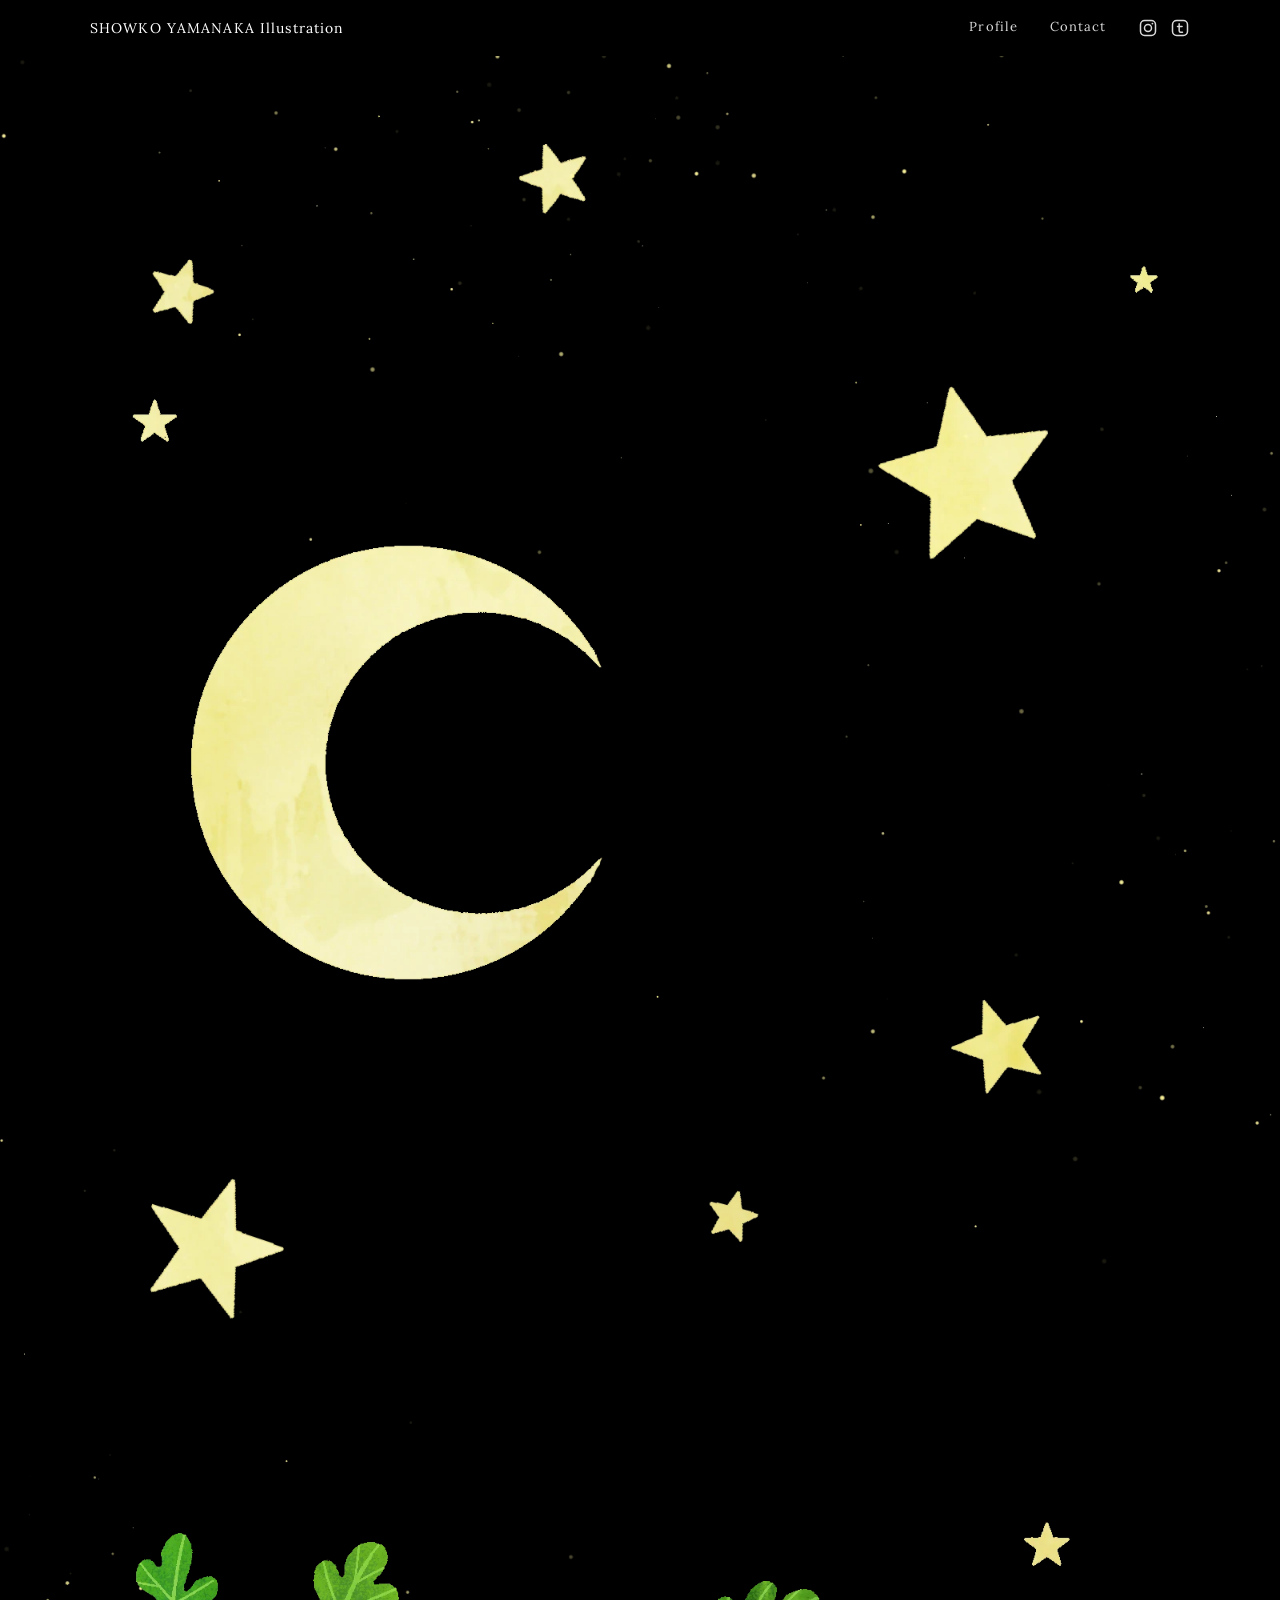
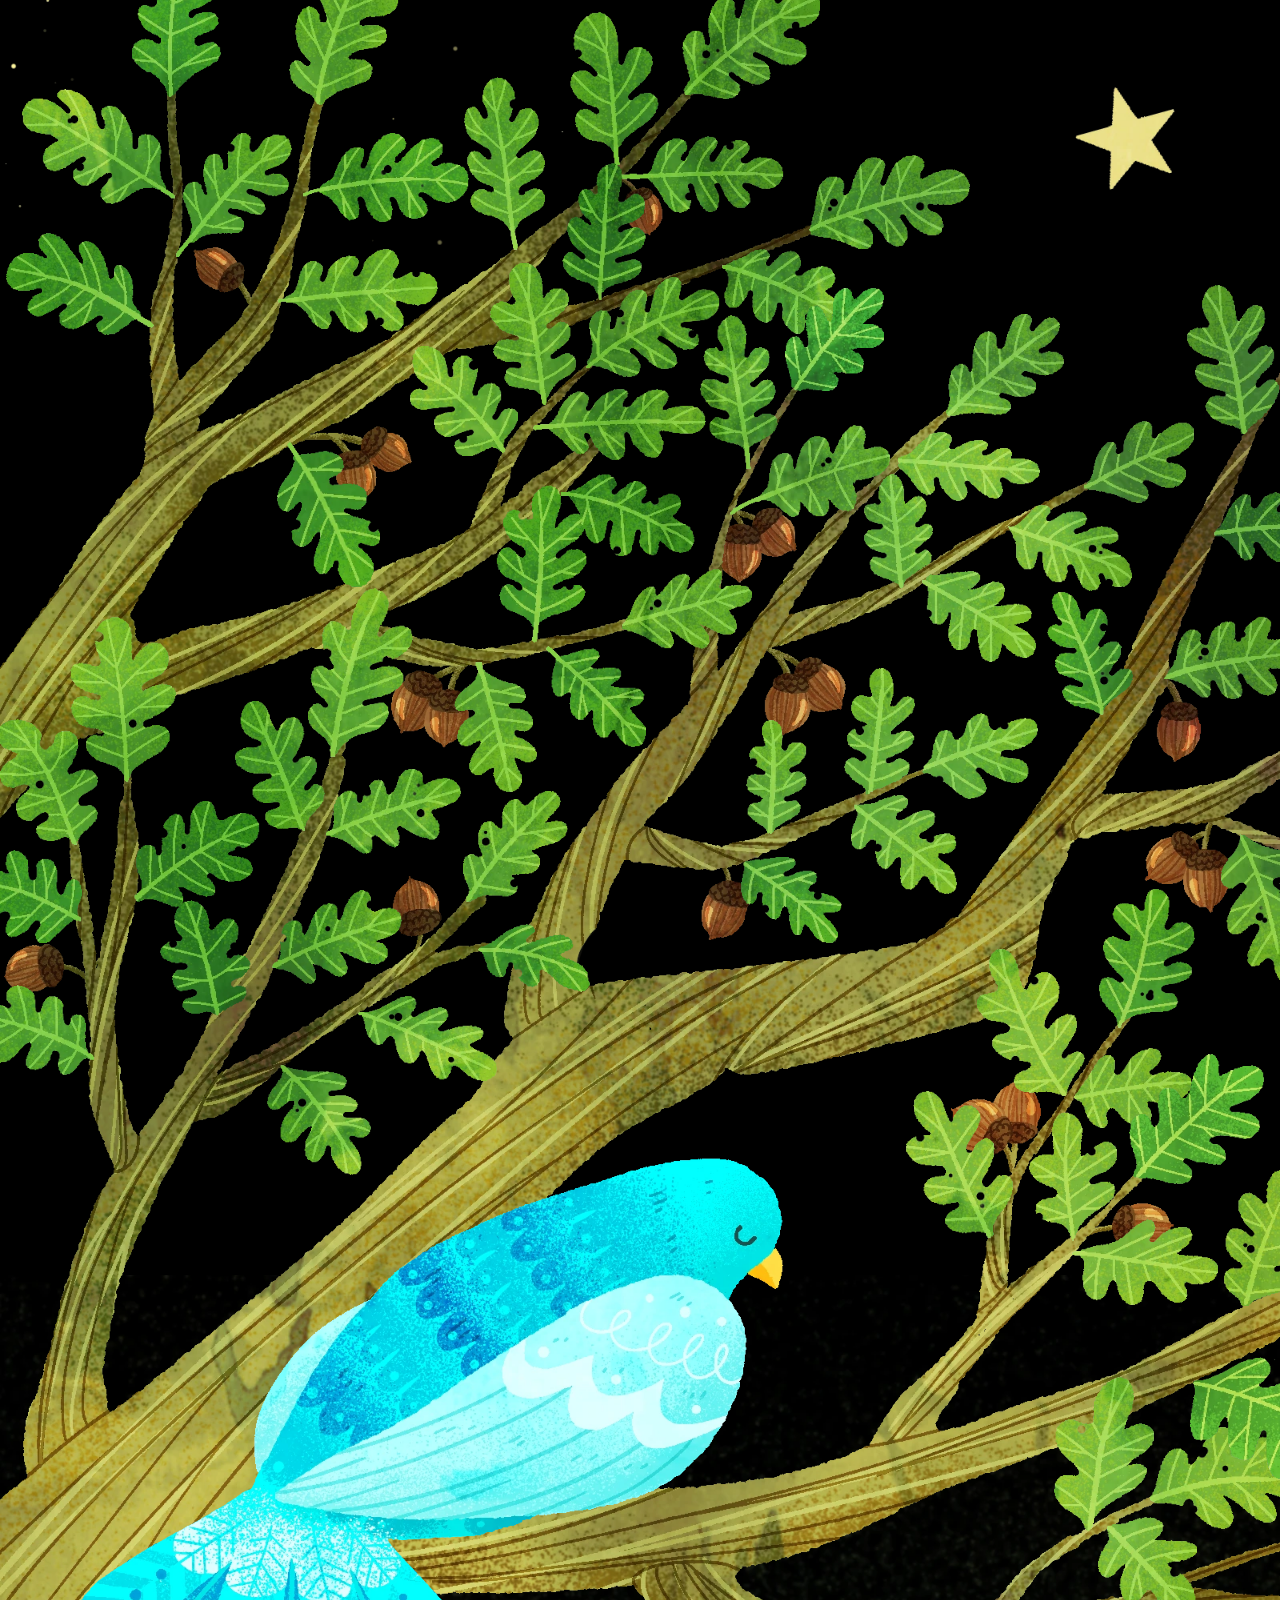
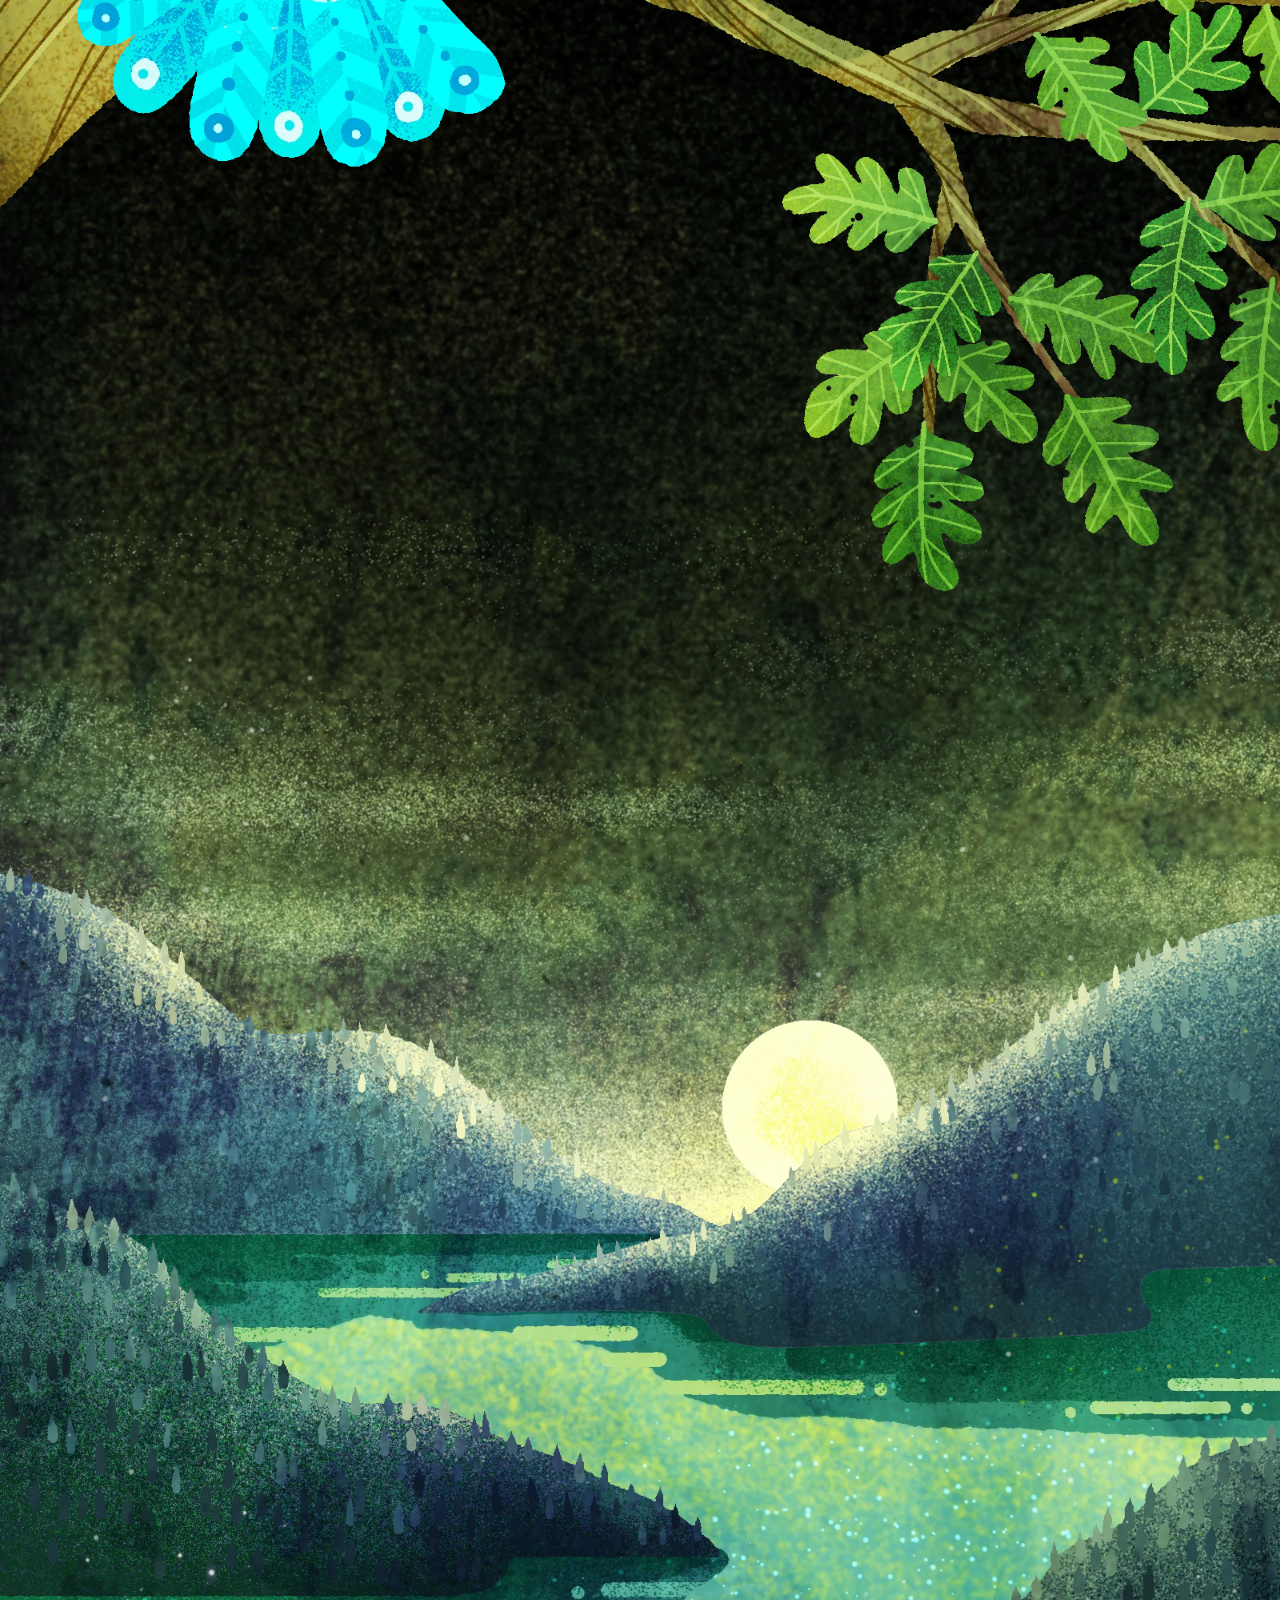
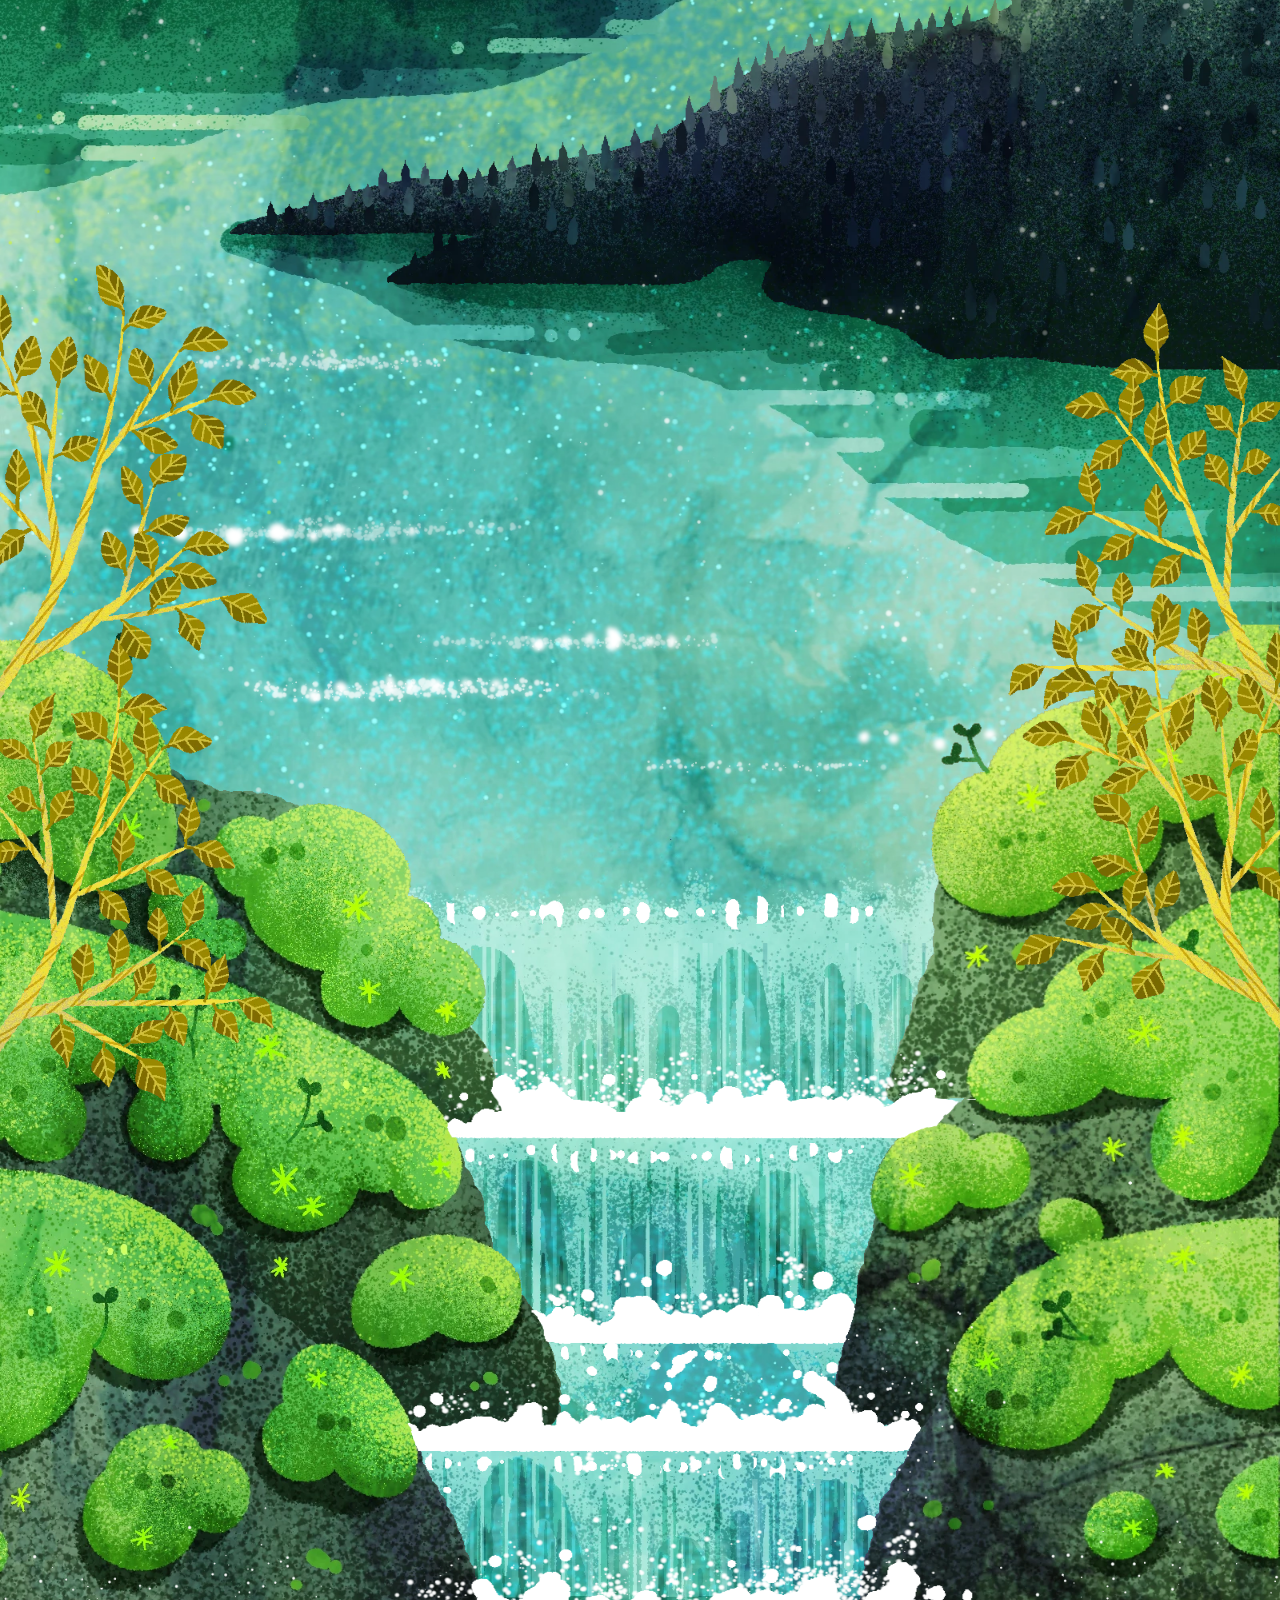
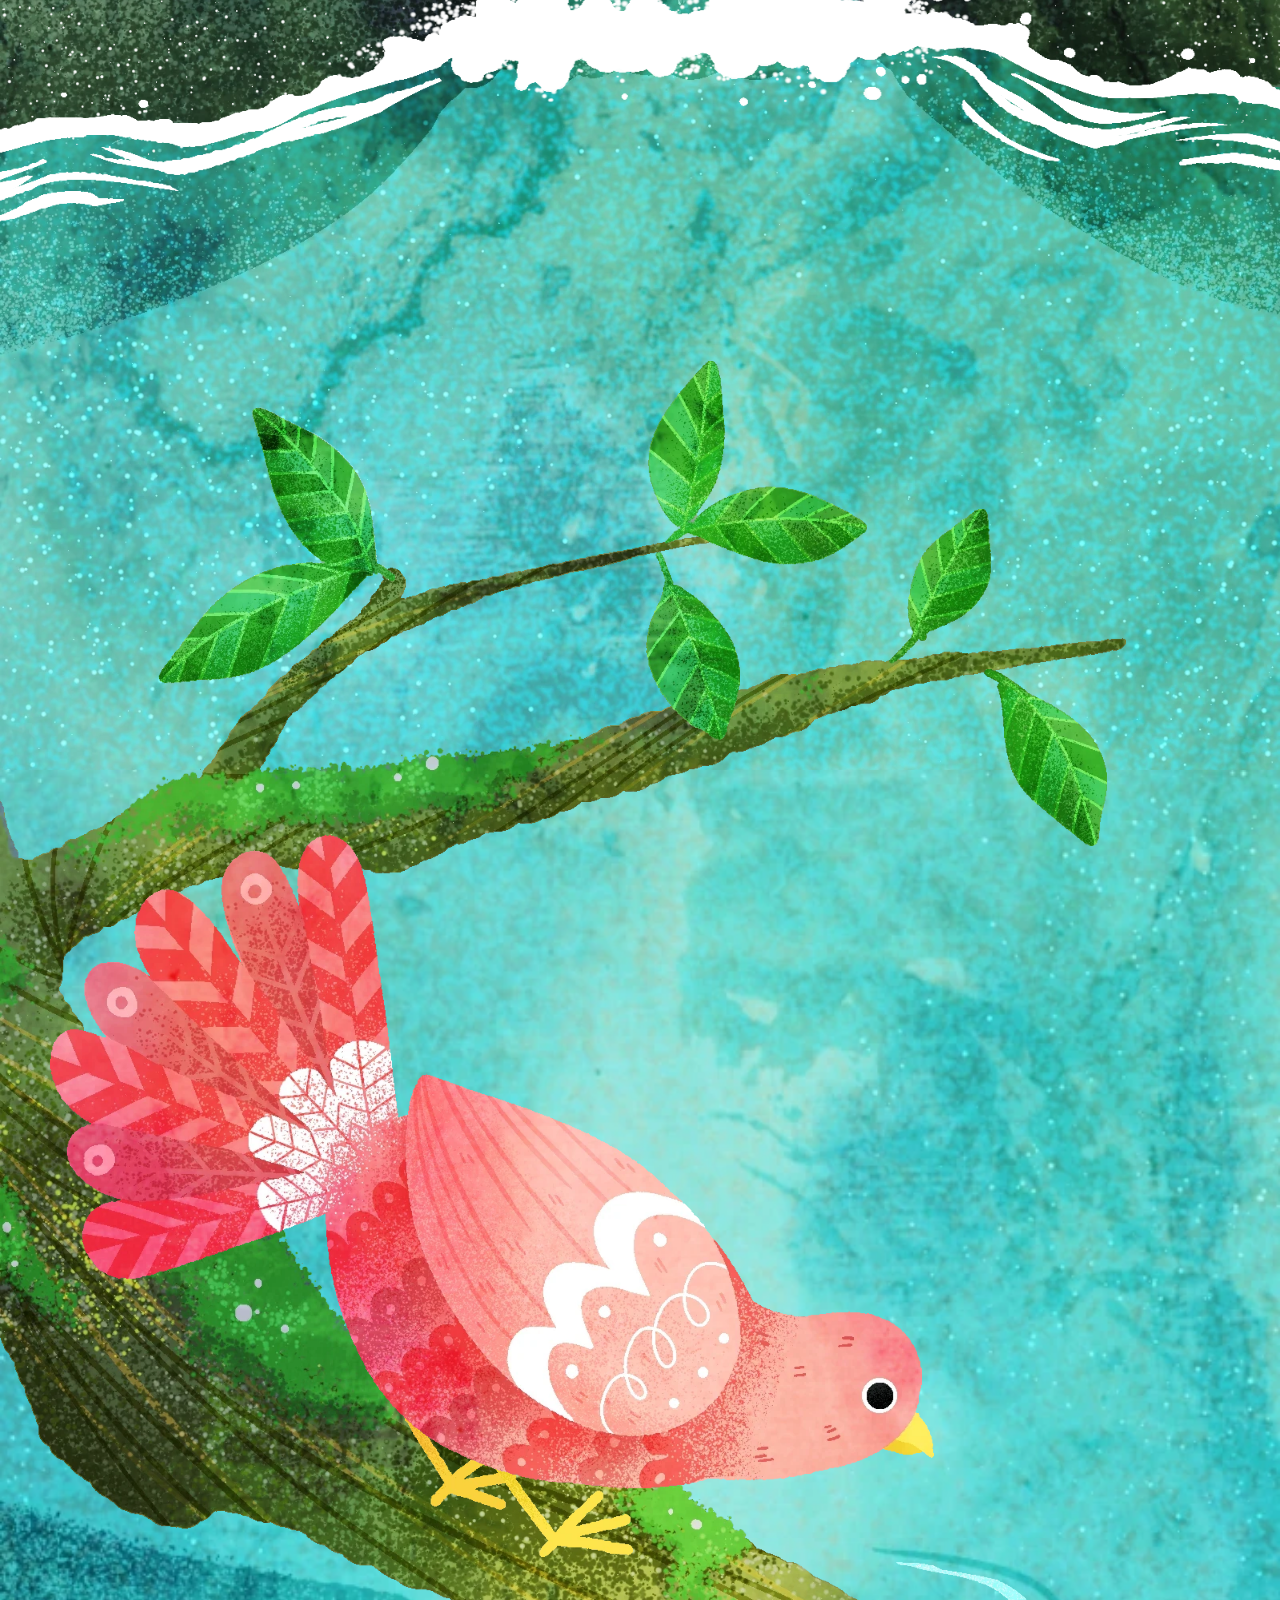
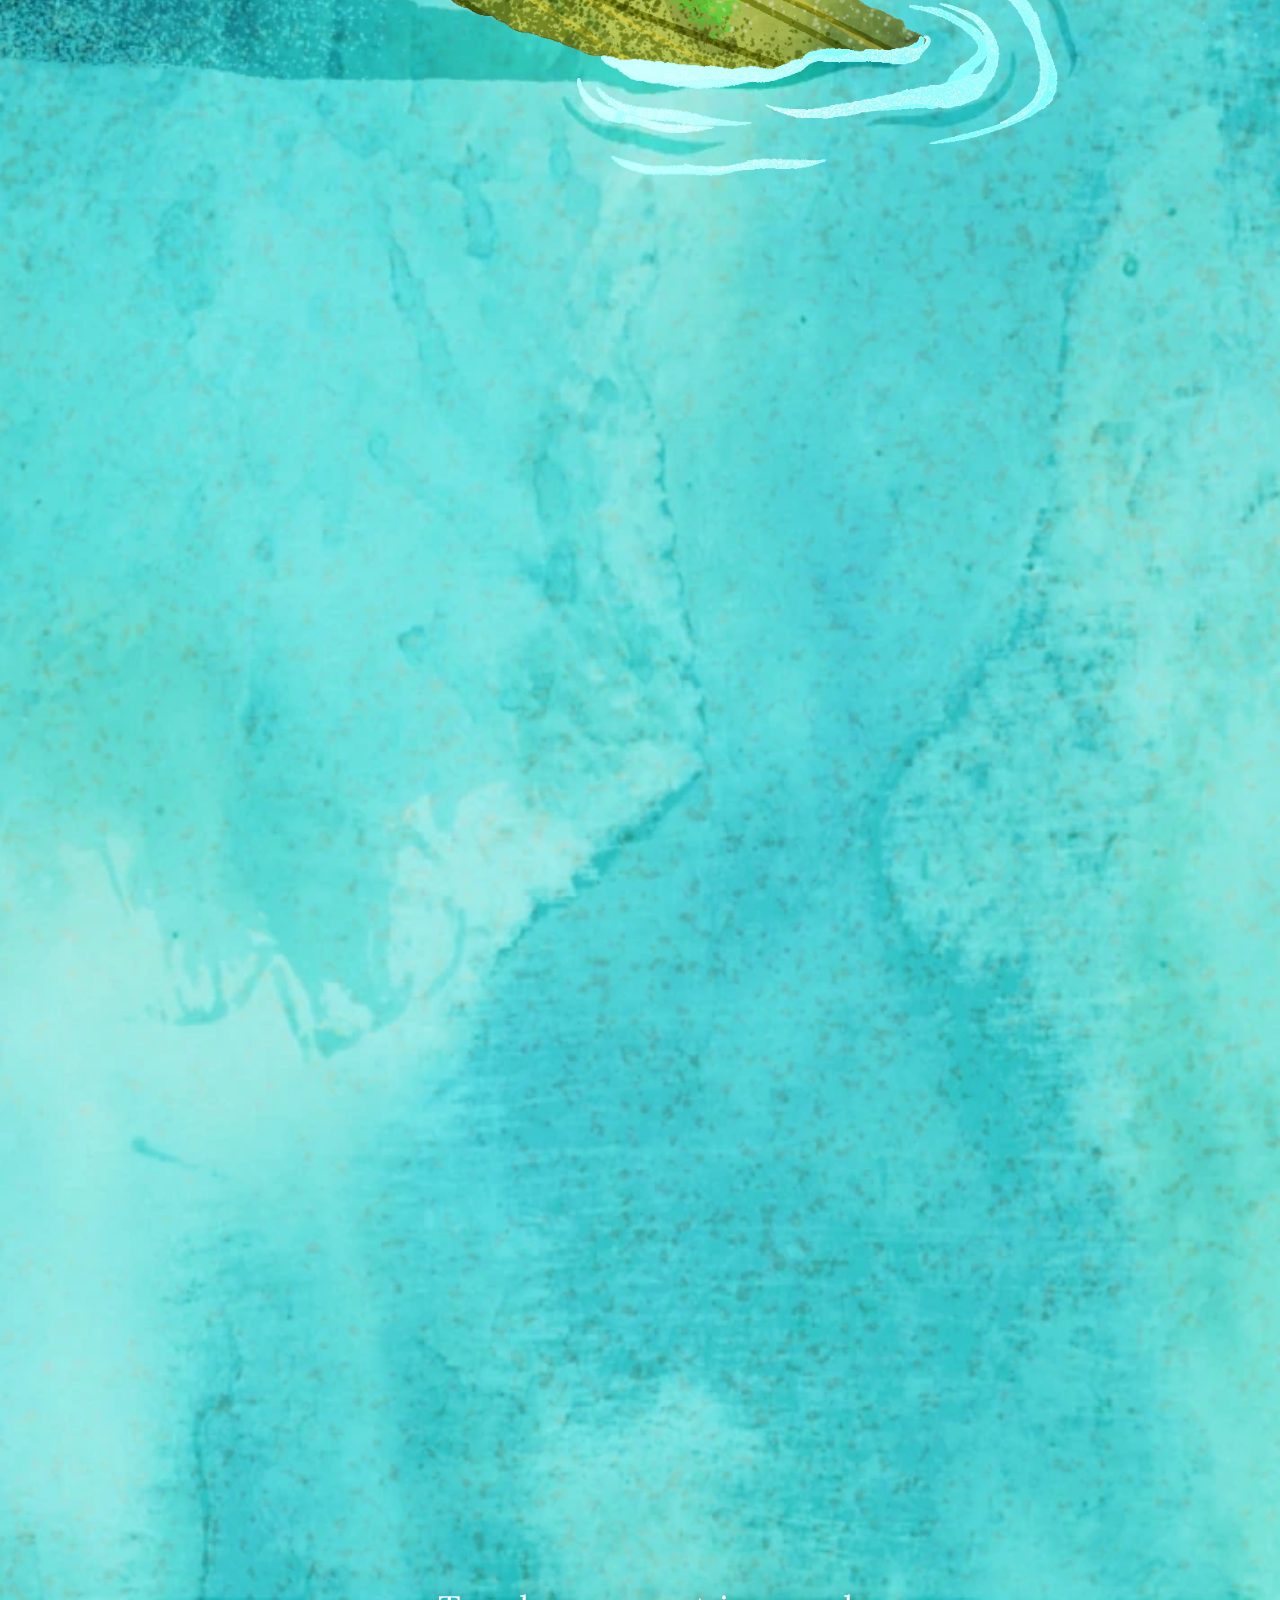
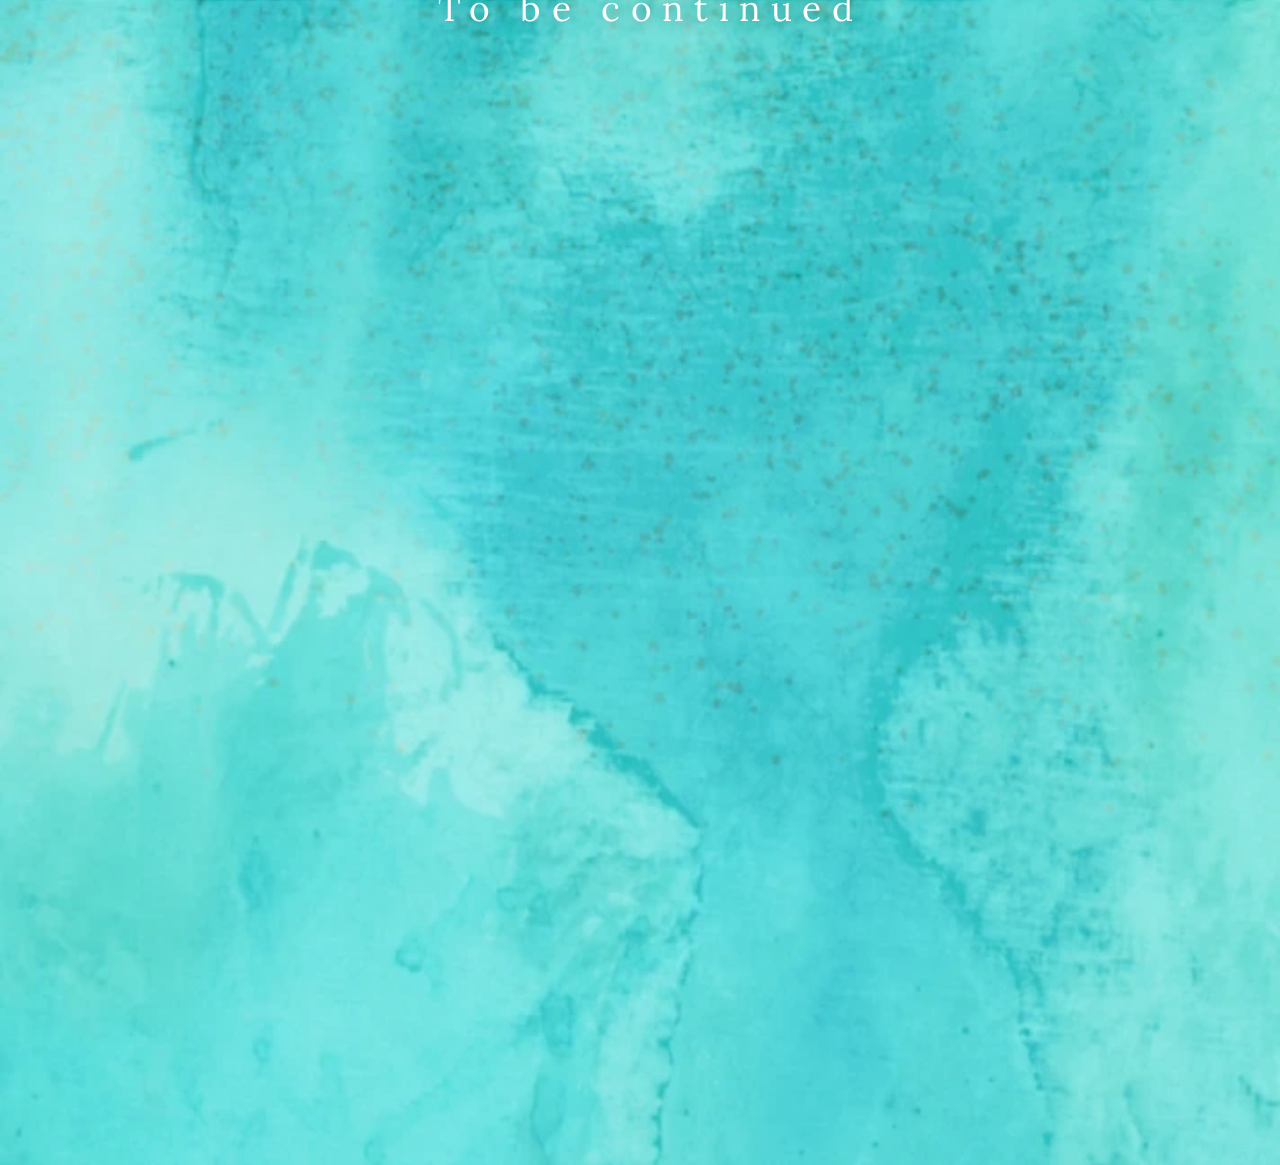
==== commit 82f0fa15: "下の金色の枝(ki1)を、上の枝 ki.png を左右反転した絵に差し替え 縦位置は前の ki1 と重なりが最大になる高さ。枠(880×670)と --x/--y は従来どおり。 支点の高さは上の枝の" ====
--- a/index.html
+++ b/index.html
@@ -148,8 +148,8 @@
   <img class="layer foam2" src="layers/taki2.webp" style="--x:0; --y:4912.3; --w:1088" alt="">
   <img class="layer branch" src="layers/ki2-left.webp" style="--x:-54.4; --y:4245.9; --w:598.4; transform-origin:9.09% 39.0%" alt=""> <!-- 金色の枝(ki2=上の枝、ki1=下の枝。左右に分けて、枝ごとにゆっくり揺れる。画像はページの端の外へ 80px 延長してある) -->
   <img class="layer branch" src="layers/ki2-right.webp" style="--x:544; --y:4245.9; --w:598.4; transform-origin:90.91% 57.5%" alt="">
-  <img class="layer branch" src="layers/ki1-left.webp" style="--x:-54.4; --y:4517.9; --w:598.4; transform-origin:9.09% 46.9%" alt="">
-  <img class="layer branch" src="layers/ki1-right.webp" style="--x:544; --y:4517.9; --w:598.4; transform-origin:90.91% 69.9%" alt="">
+  <img class="layer branch" src="layers/ki1-left.webp" style="--x:-54.4; --y:4517.9; --w:598.4; transform-origin:9.09% 59.9%" alt="">
+  <img class="layer branch" src="layers/ki1-right.webp" style="--x:544; --y:4517.9; --w:598.4; transform-origin:90.91% 41.7%" alt=""> <!-- 下の枝は、上の枝 ki.png を左右反転したもの(支点も上の枝の左右を入れ替えた高さ) -->
   <p class="ending" style="--y:8100; --fs:30">To be continued</p> <!-- 最下部の水の中央の文字 -->
 </div>
 
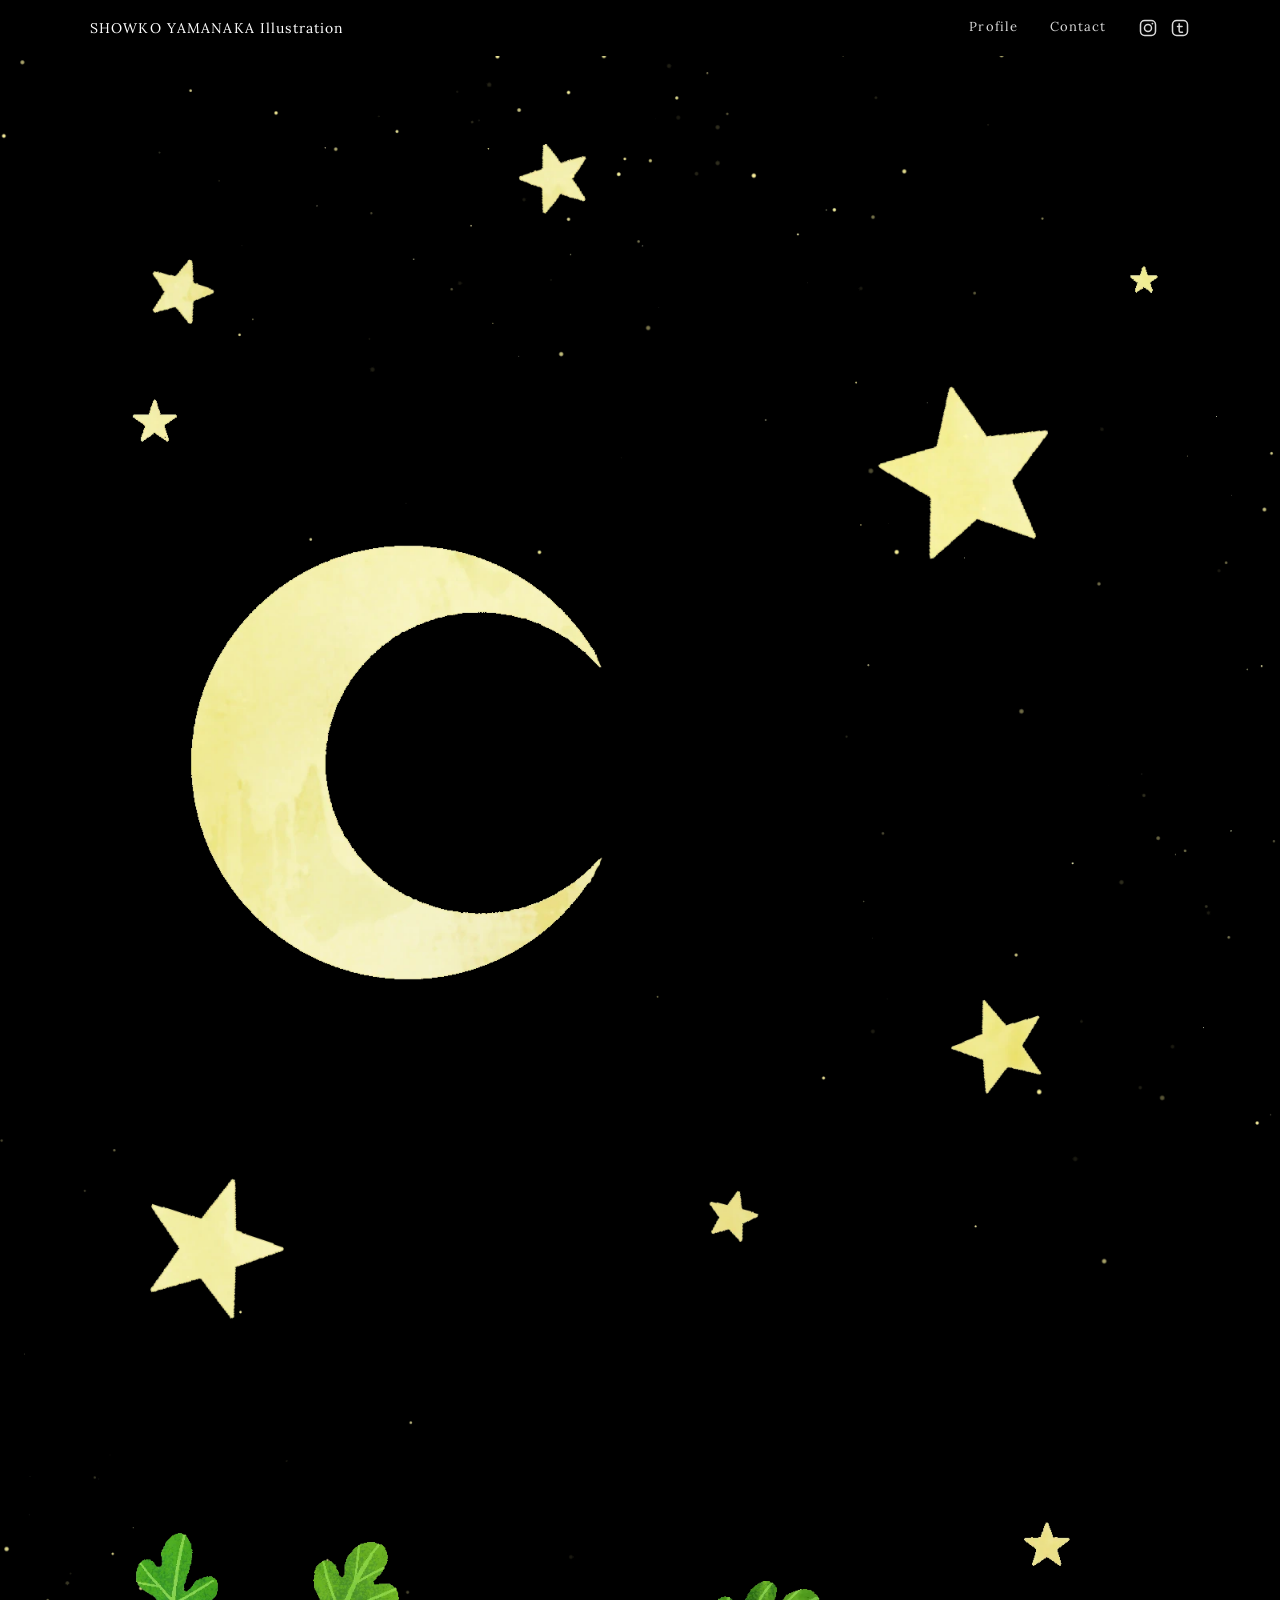
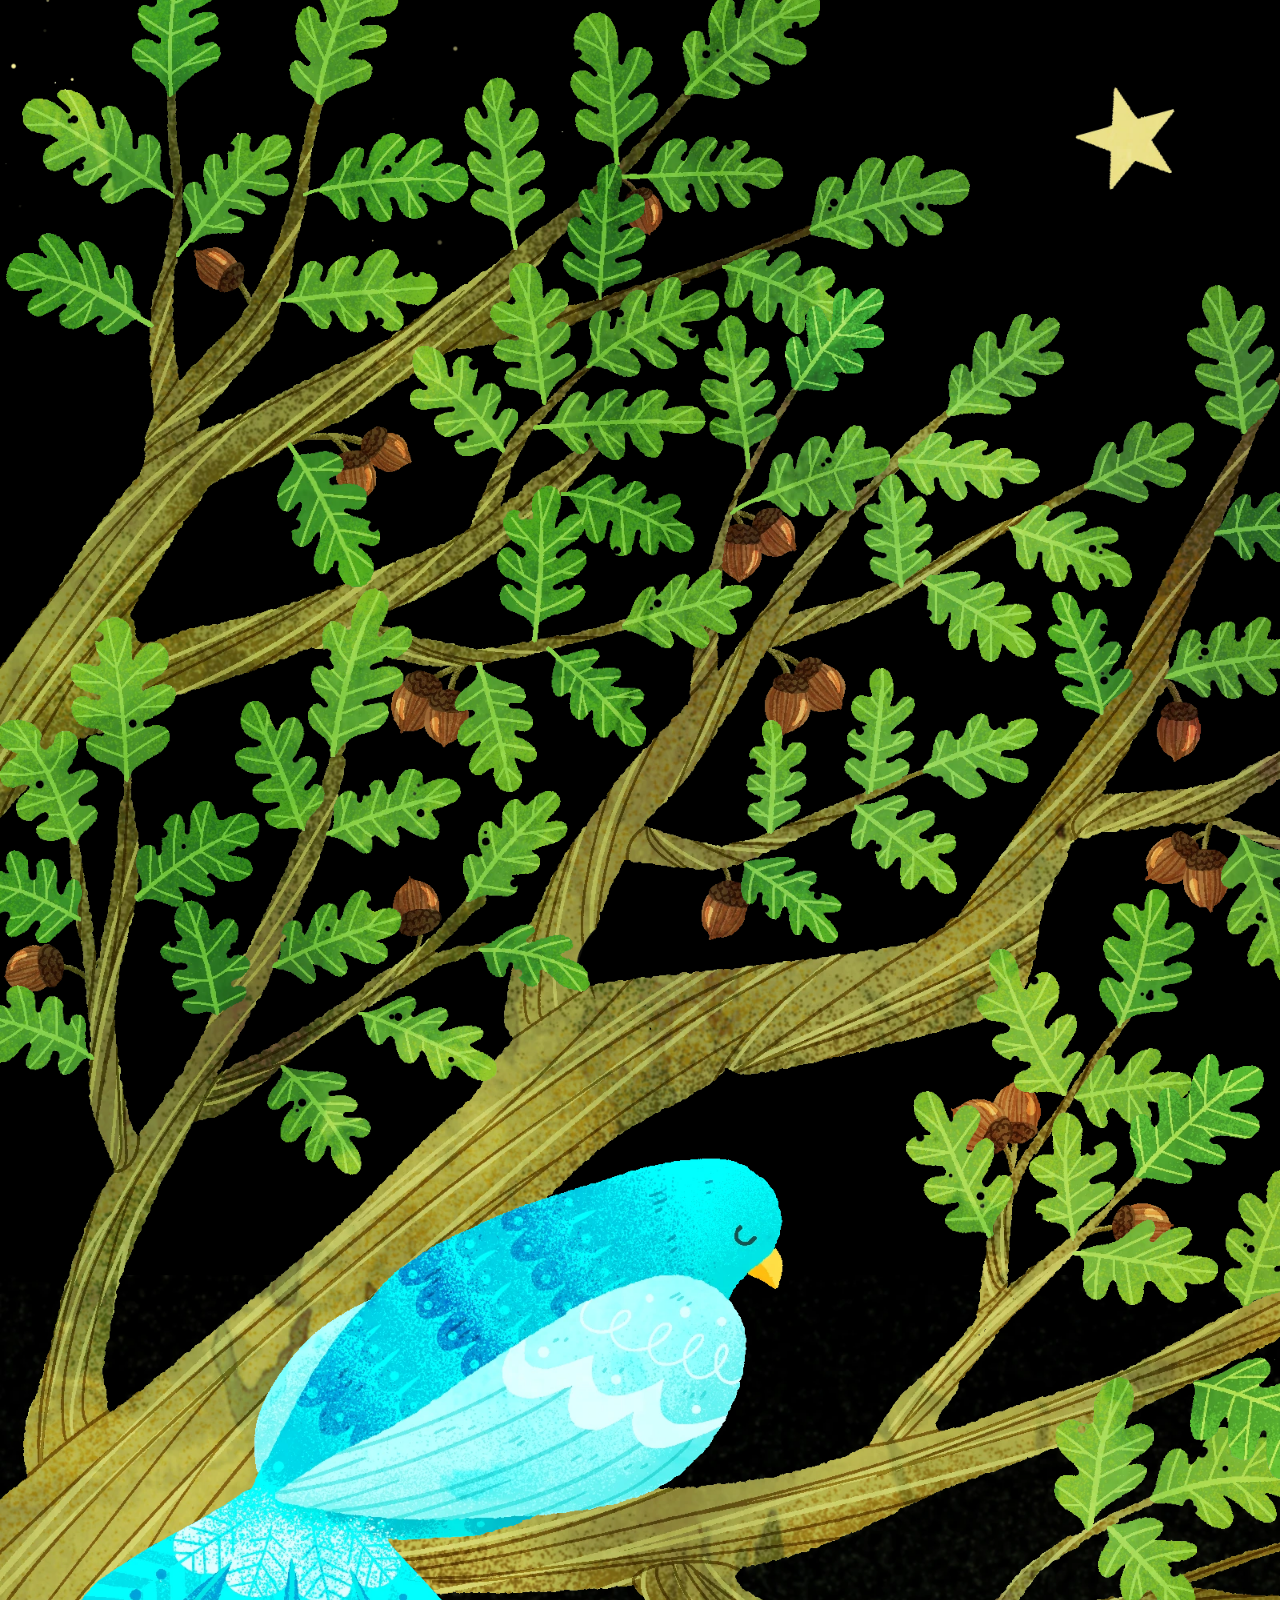
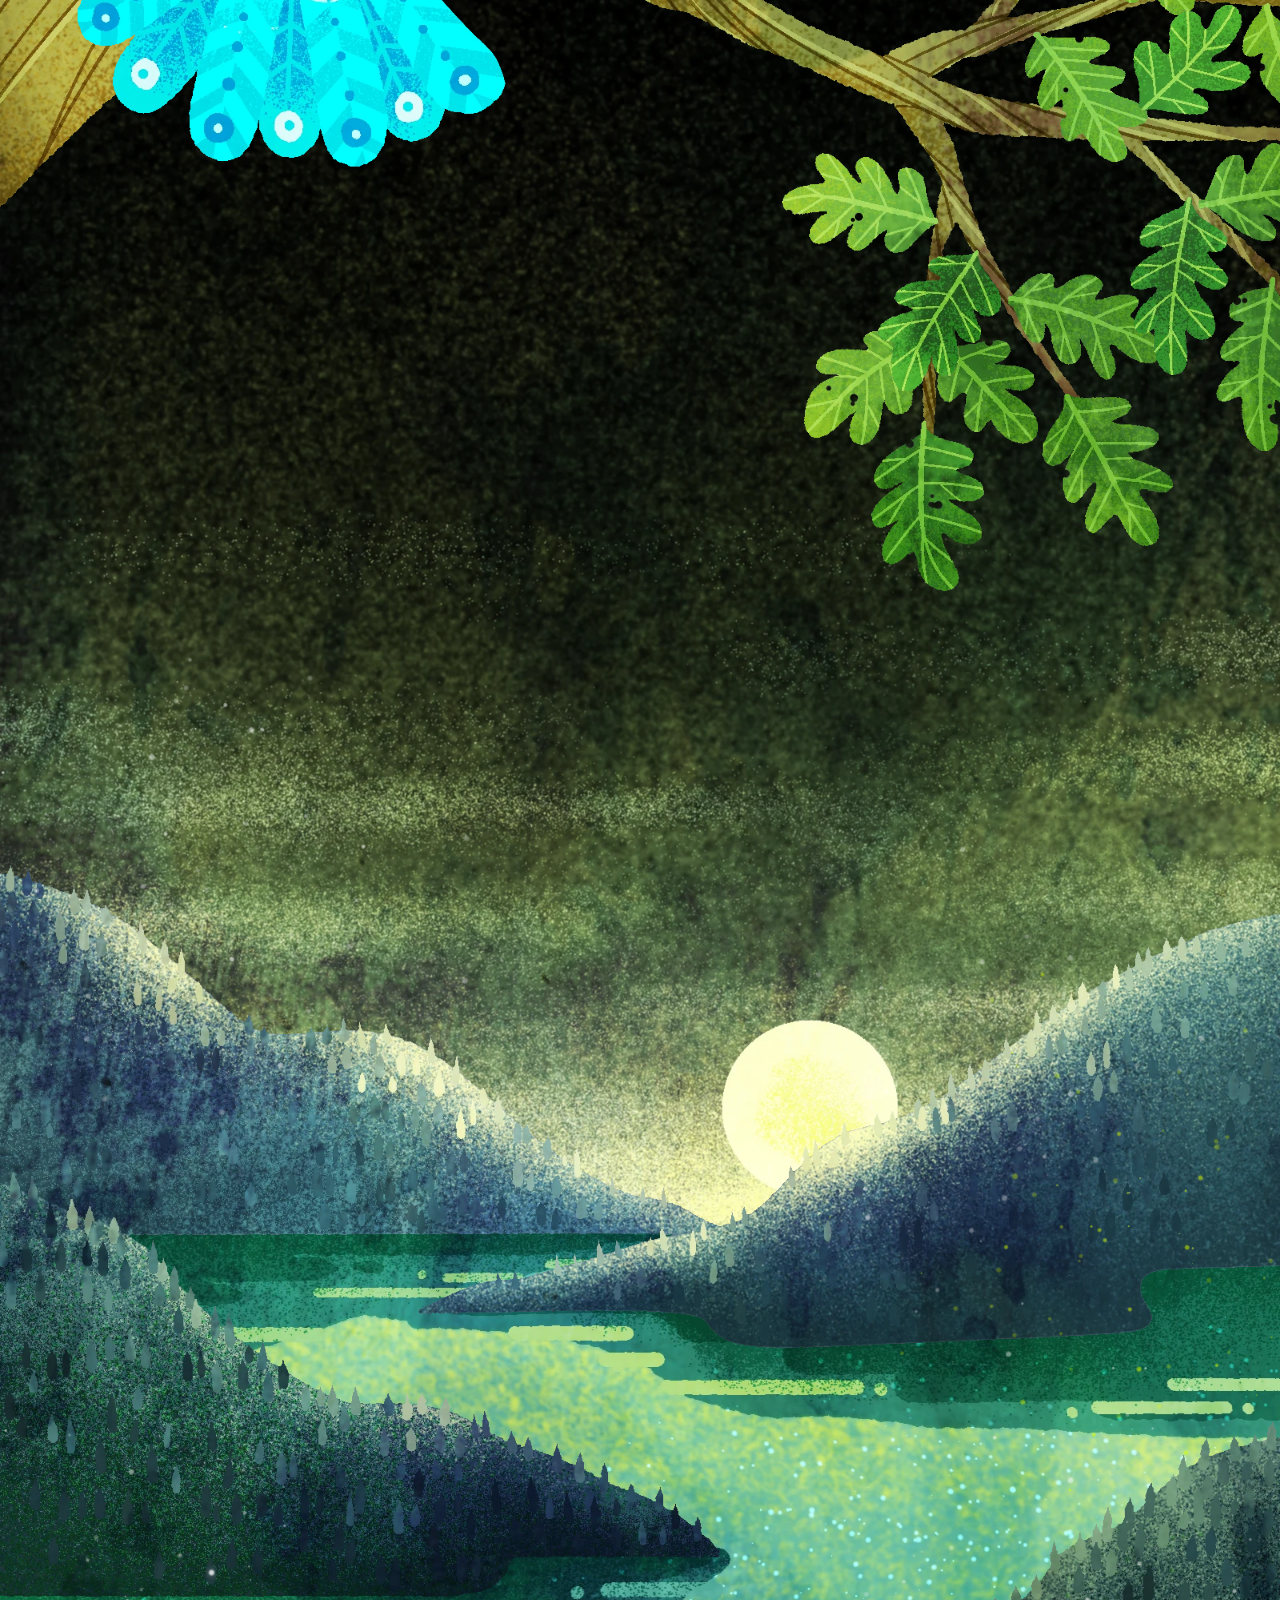
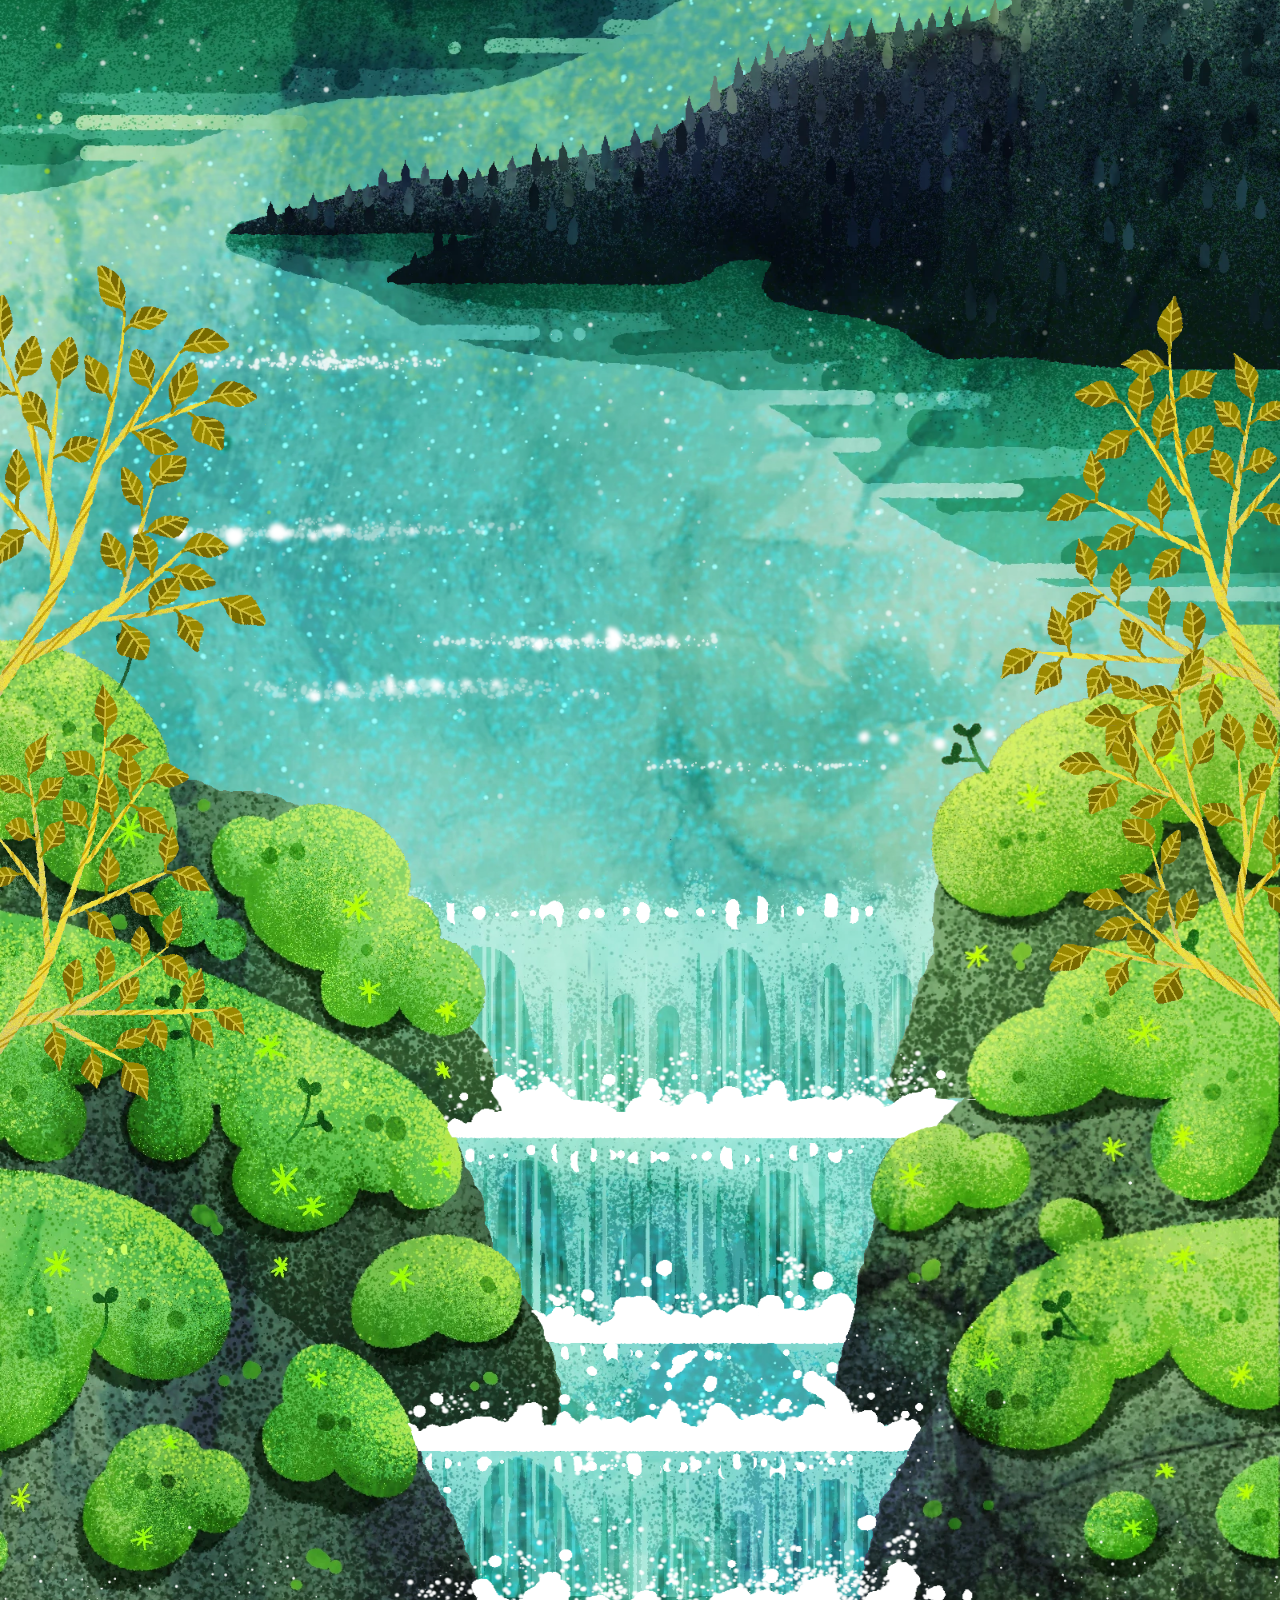
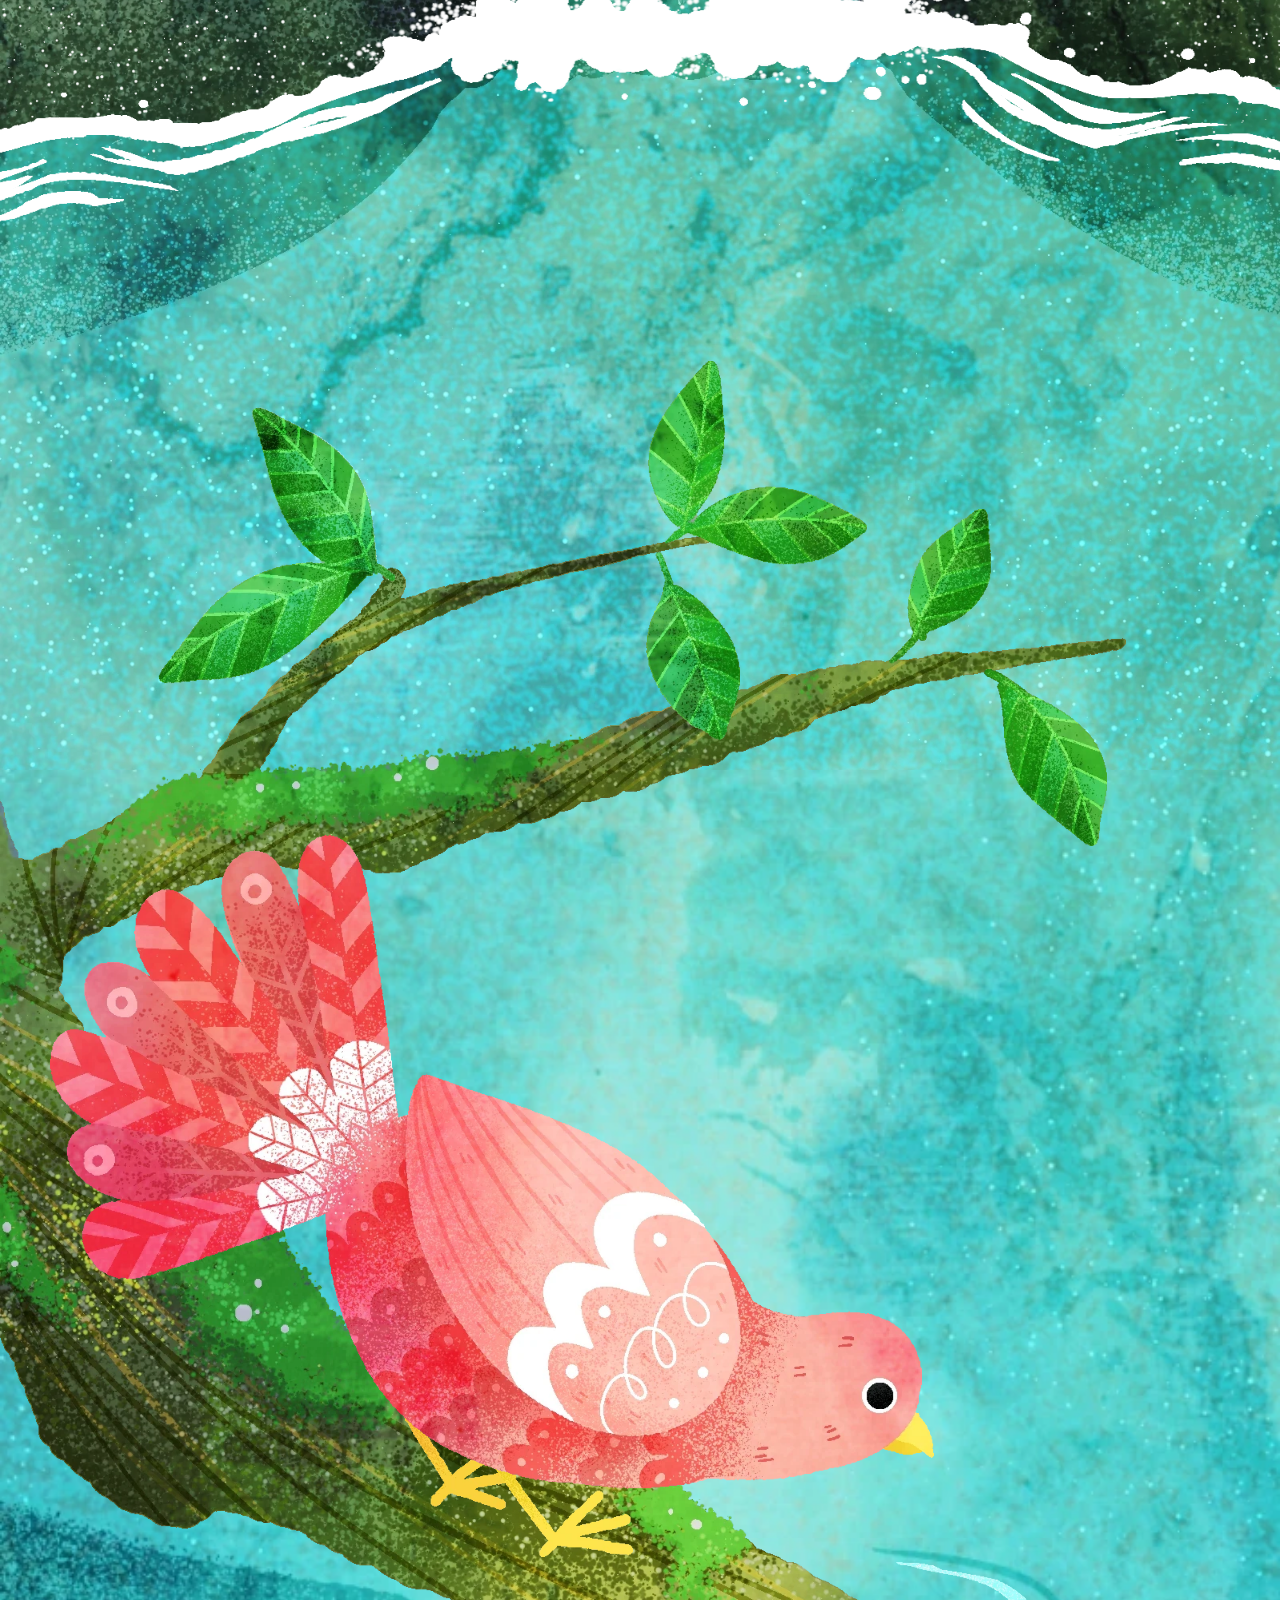
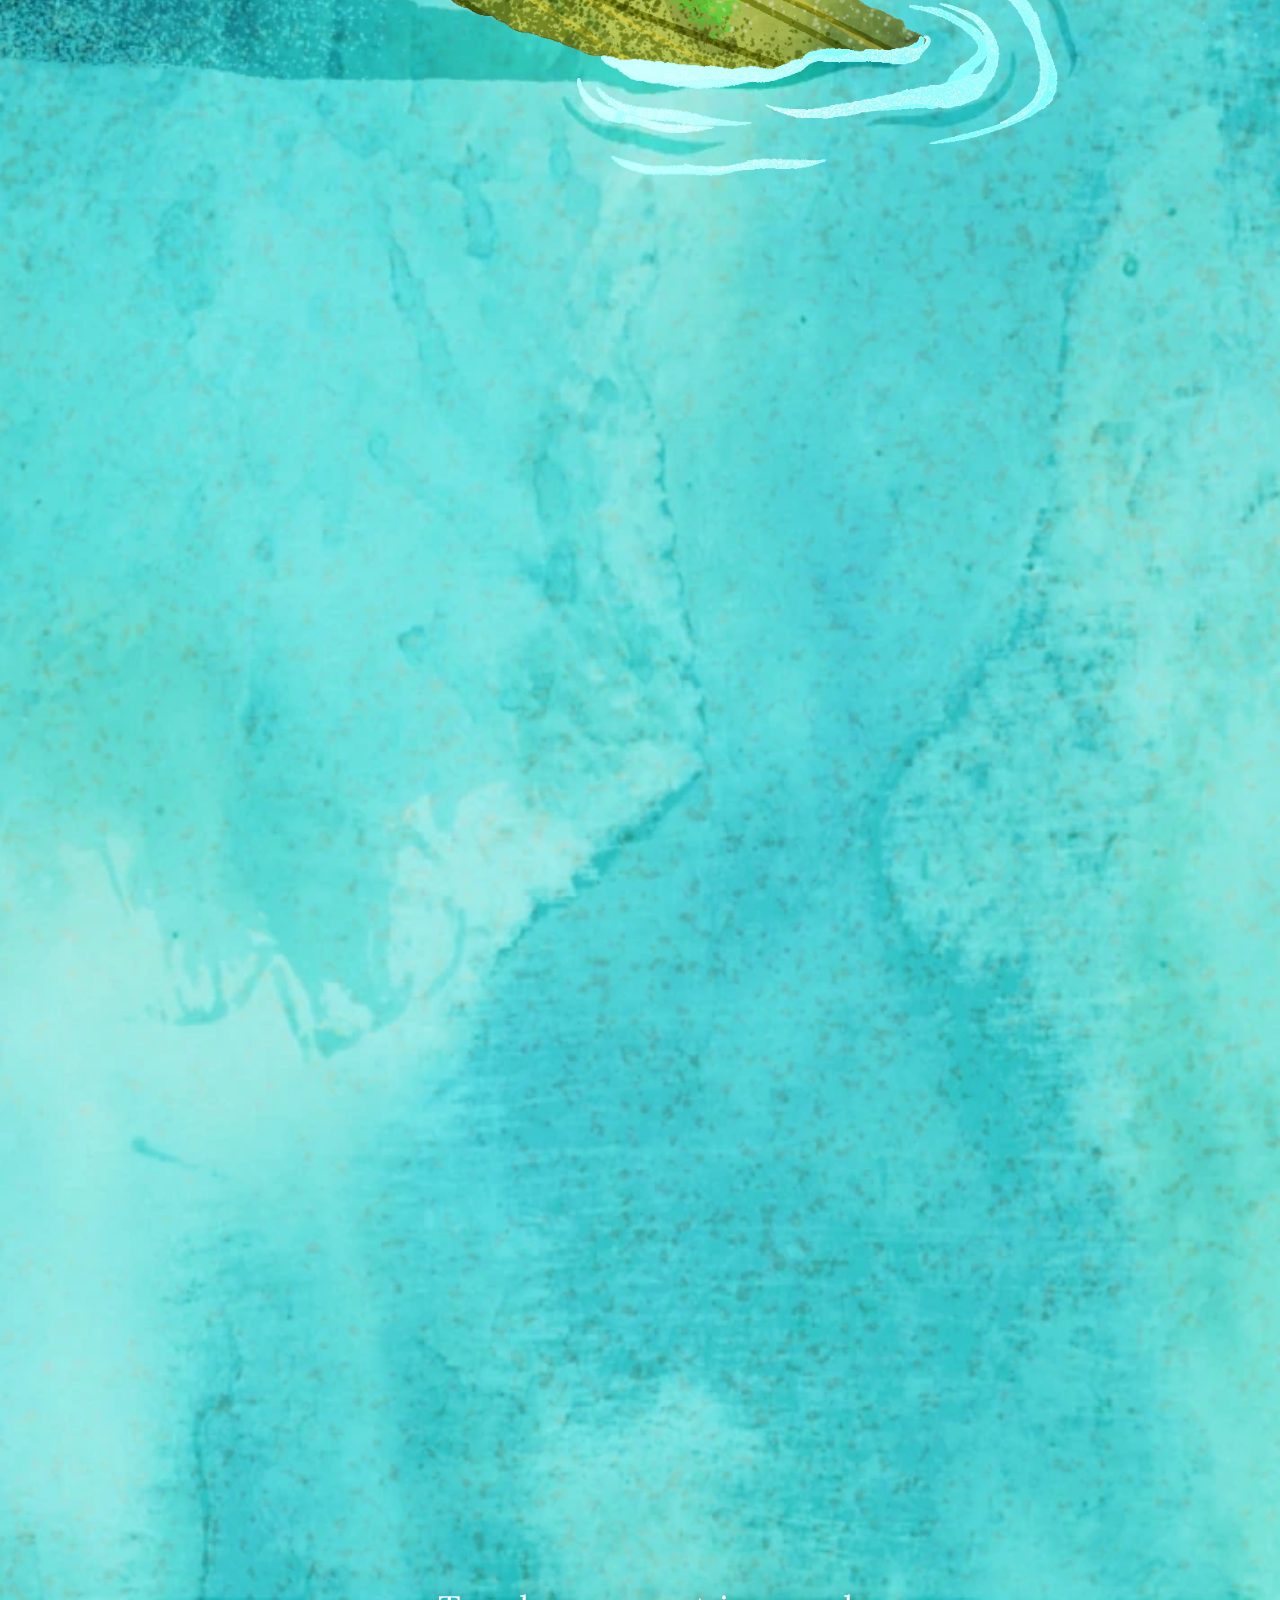
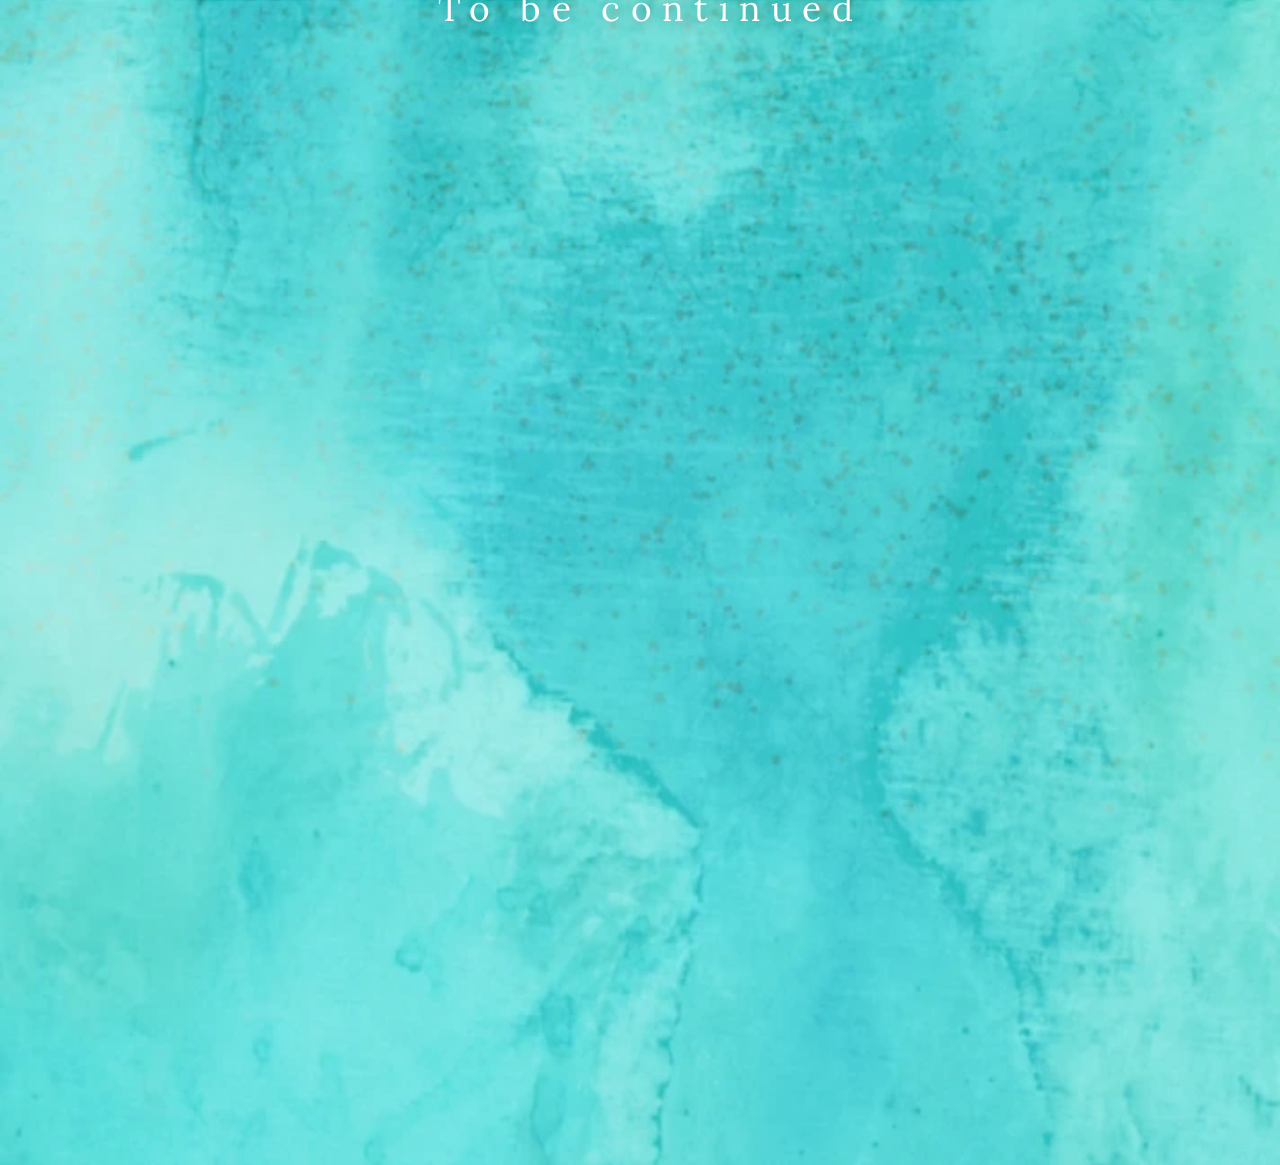
==== commit 65b09dec: "下の枝を 0.9 倍に縮小し、揺れの支点を木の根元に変更 縮小は CSS の scale(.branch.lower)で指定。支点=根元を中心に縮むので根元の位置は動かない。 支点は幹の下端(画面の外" ====
--- a/index.html
+++ b/index.html
@@ -88,6 +88,8 @@
   @media (prefers-reduced-motion: reduce) { #stage .kira-top { animation: none; } }
   /* 金色の枝: 揺れは下の JS(BRANCH_SWAY)で動かす。支点(枝の付け根)は各 <img> の transform-origin */
   #stage .branch { will-change: transform; }
+  /* 下の枝(ki1)の大きさ。1 = 上の枝と同じ。支点(木の根元)を中心に縮むので、根元の位置は動かない */
+  #stage .branch.lower { scale: 0.9; }
   /* 葉 1 枚ぶんのスプライト(JS が生成) */
   #stage .leaf { position: absolute; will-change: transform; pointer-events: none; }
   #stage .dot  { position: absolute; width: 8px; height: 8px; margin: -4px 0 0 -4px; border-radius: 50%;
@@ -148,8 +150,8 @@
   <img class="layer foam2" src="layers/taki2.webp" style="--x:0; --y:4912.3; --w:1088" alt="">
   <img class="layer branch" src="layers/ki2-left.webp" style="--x:-54.4; --y:4245.9; --w:598.4; transform-origin:9.09% 39.0%" alt=""> <!-- 金色の枝(ki2=上の枝、ki1=下の枝。左右に分けて、枝ごとにゆっくり揺れる。画像はページの端の外へ 80px 延長してある) -->
   <img class="layer branch" src="layers/ki2-right.webp" style="--x:544; --y:4245.9; --w:598.4; transform-origin:90.91% 57.5%" alt="">
-  <img class="layer branch" src="layers/ki1-left.webp" style="--x:-54.4; --y:4517.9; --w:598.4; transform-origin:9.09% 59.9%" alt="">
-  <img class="layer branch" src="layers/ki1-right.webp" style="--x:544; --y:4517.9; --w:598.4; transform-origin:90.91% 41.7%" alt=""> <!-- 下の枝は、上の枝 ki.png を左右反転したもの(支点も上の枝の左右を入れ替えた高さ) -->
+  <img class="layer branch lower" src="layers/ki1-left.webp" style="--x:-54.4; --y:4517.9; --w:598.4; transform-origin:3.2% 97.8%" alt="">
+  <img class="layer branch lower" src="layers/ki1-right.webp" style="--x:544; --y:4517.9; --w:598.4; transform-origin:96.4% 94.3%" alt=""> <!-- 下の枝は、上の枝 ki.png を左右反転したもの。支点は木の根元(画面の外、幹の下端) -->
   <p class="ending" style="--y:8100; --fs:30">To be continued</p> <!-- 最下部の水の中央の文字 -->
 </div>
 
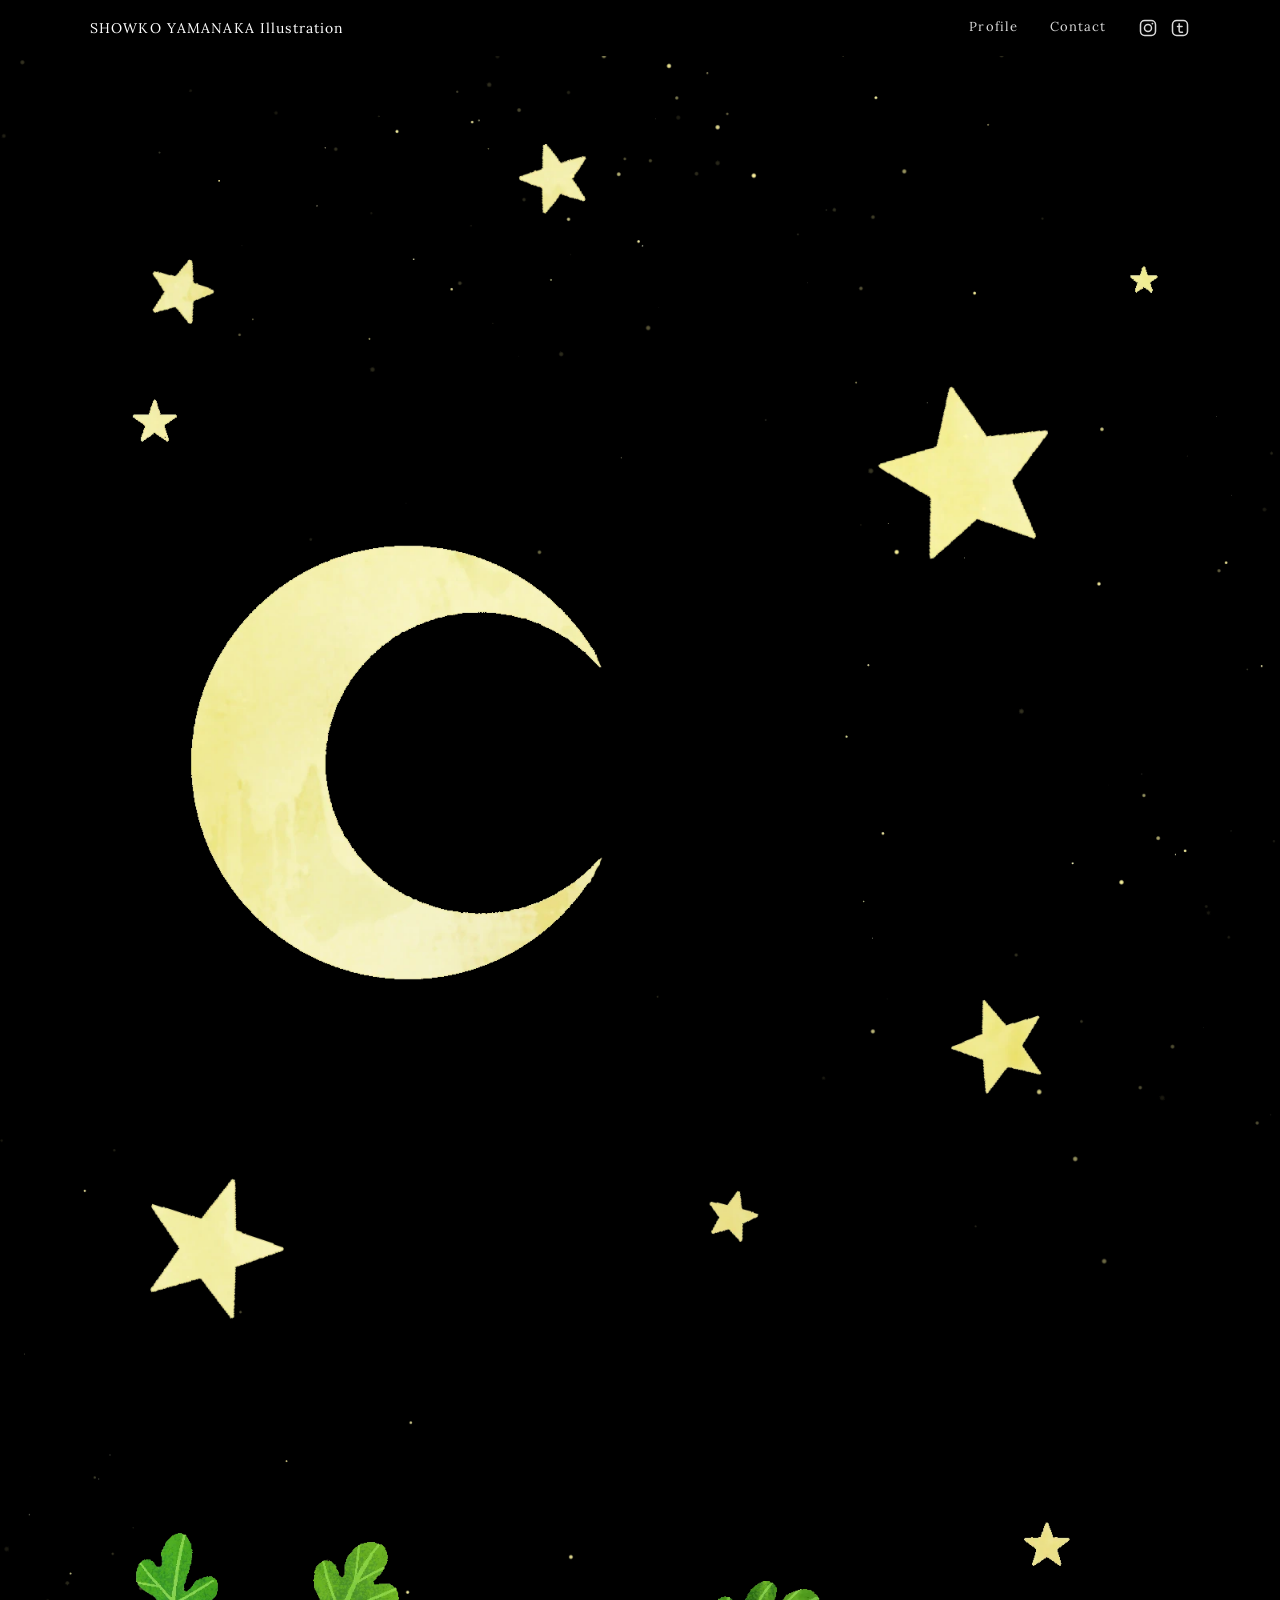
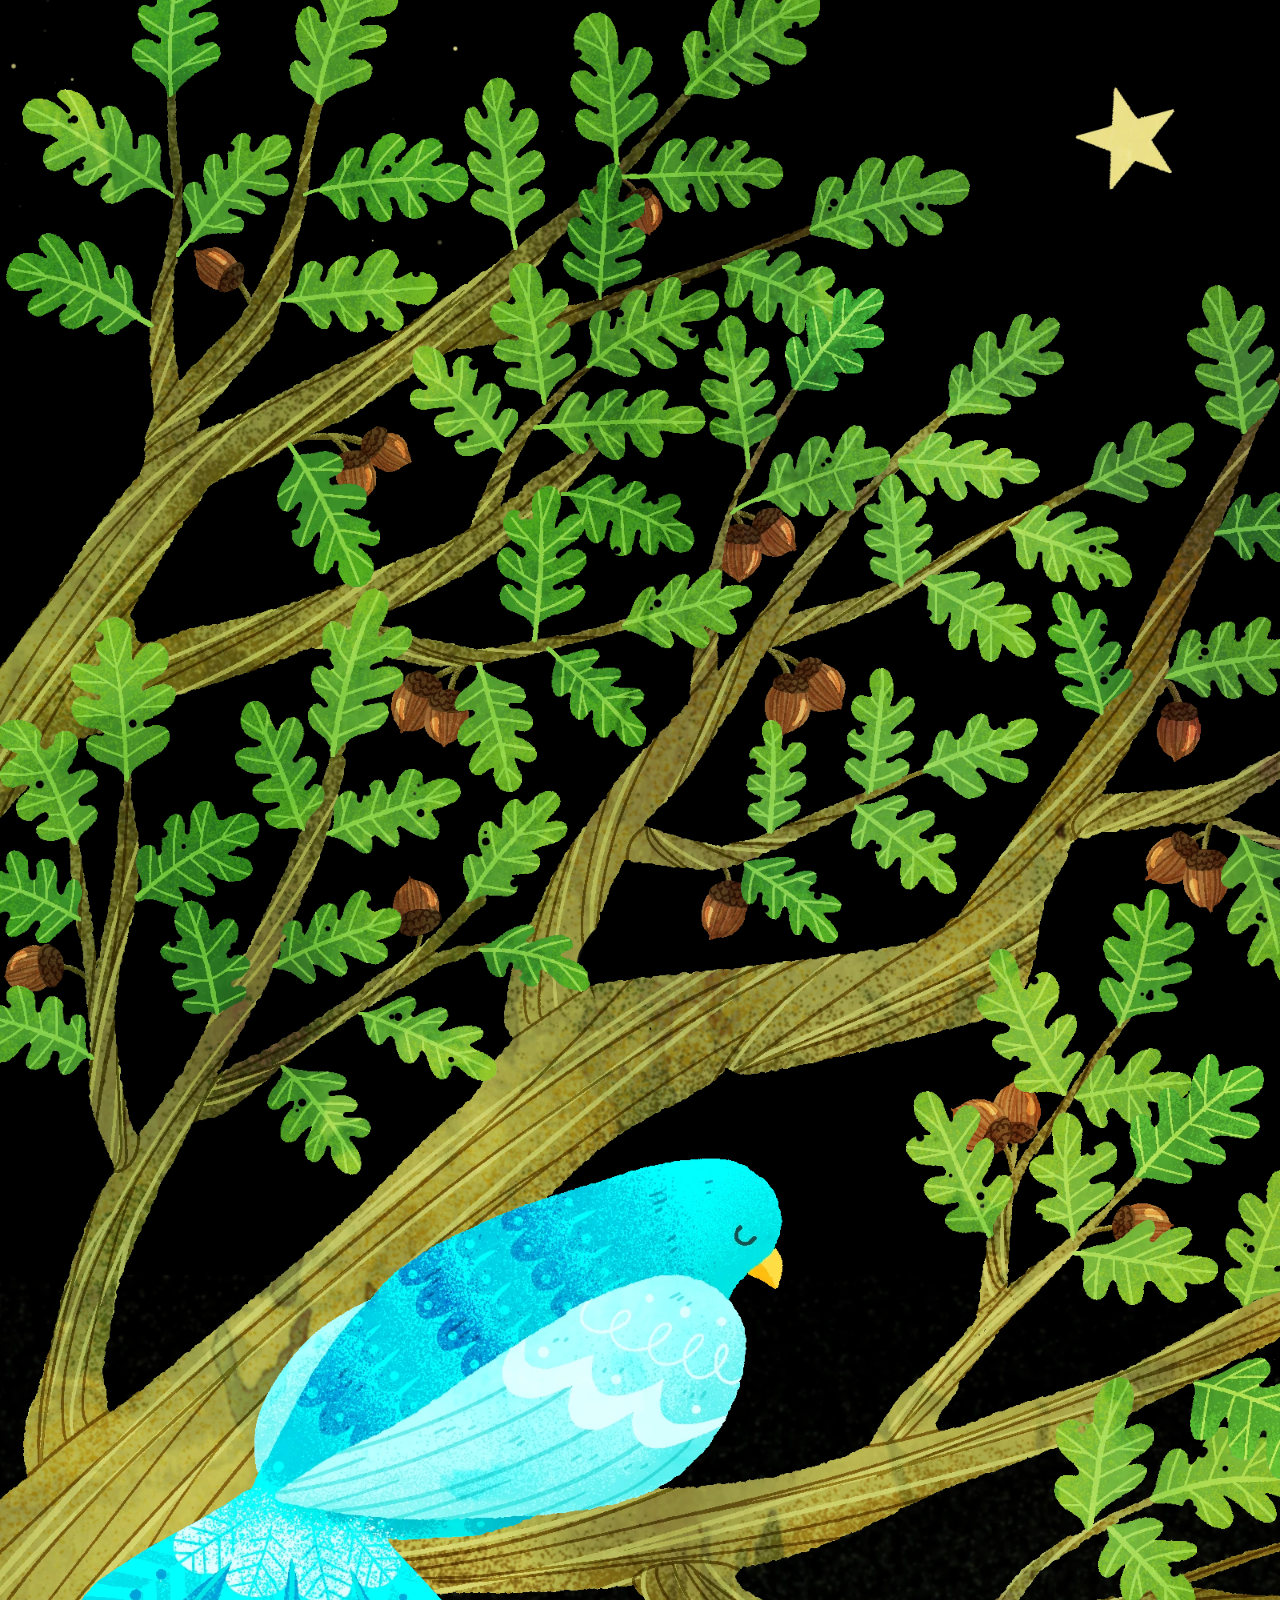
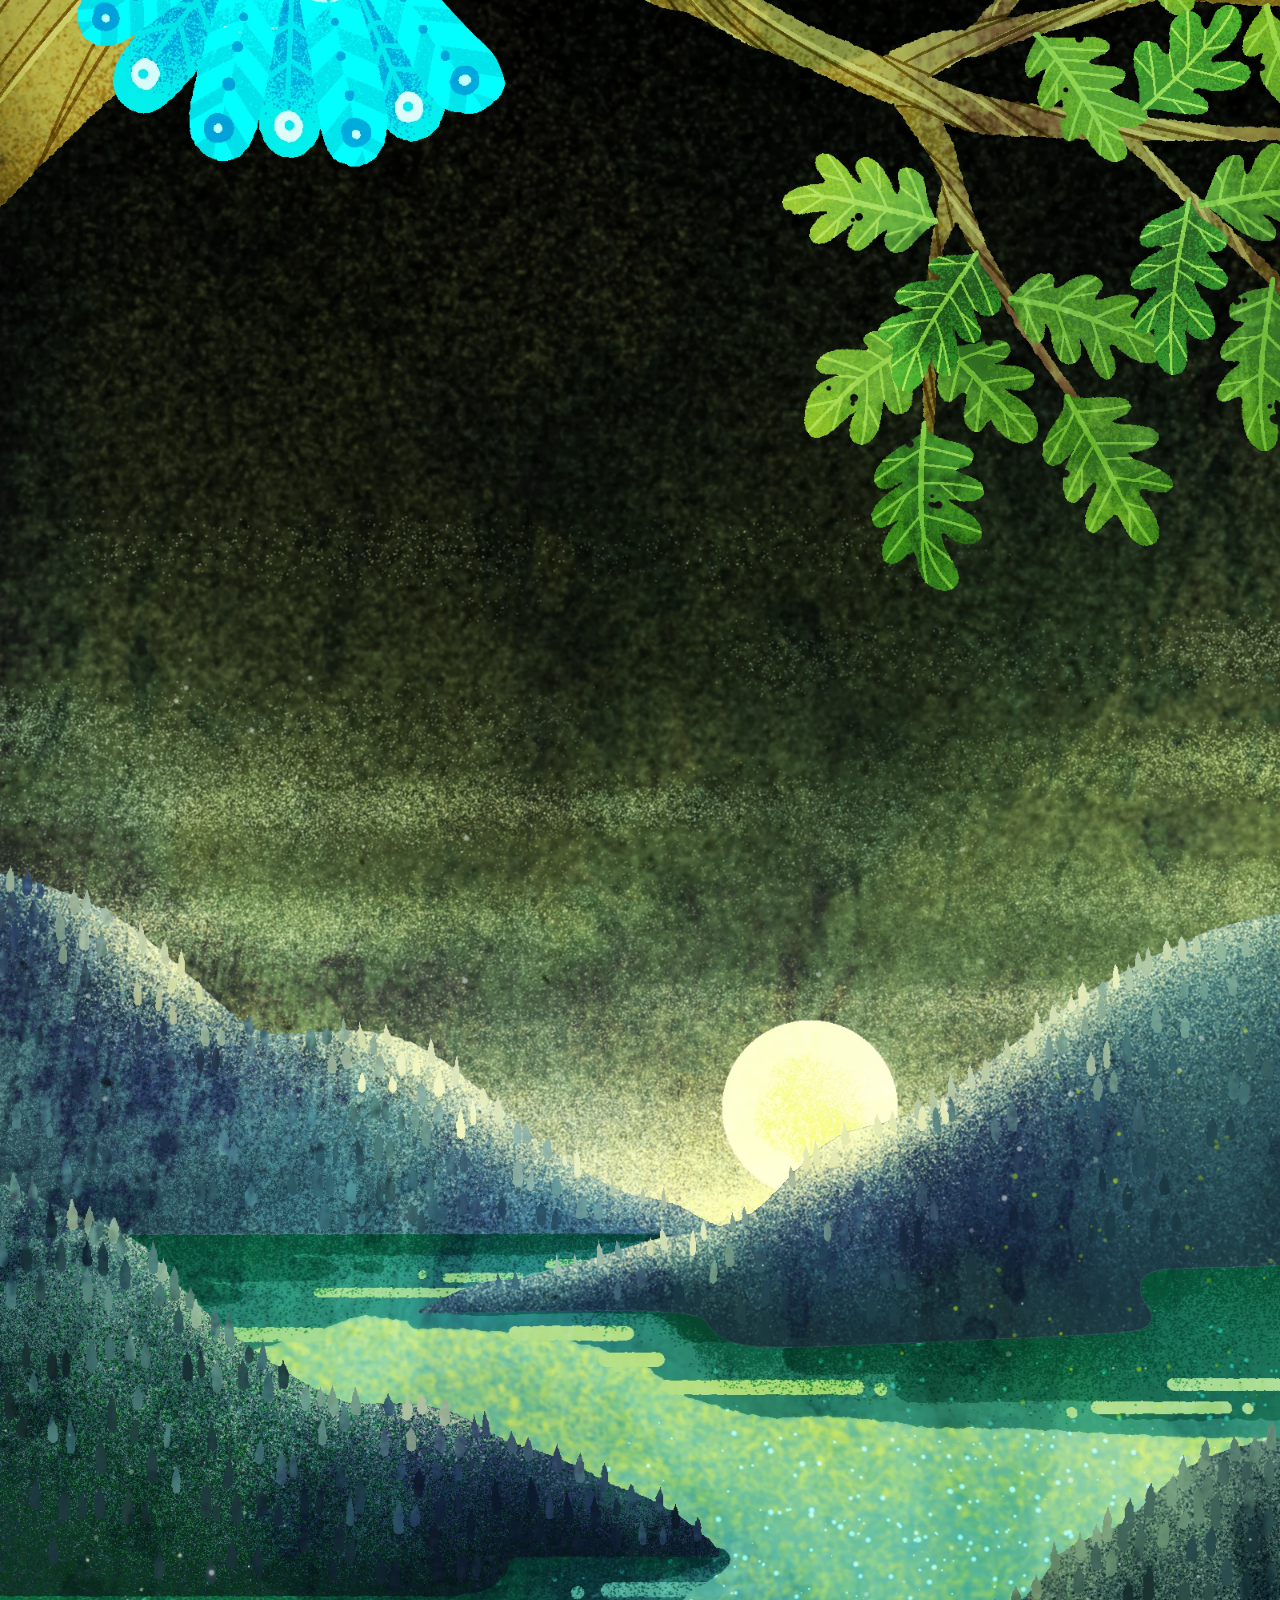
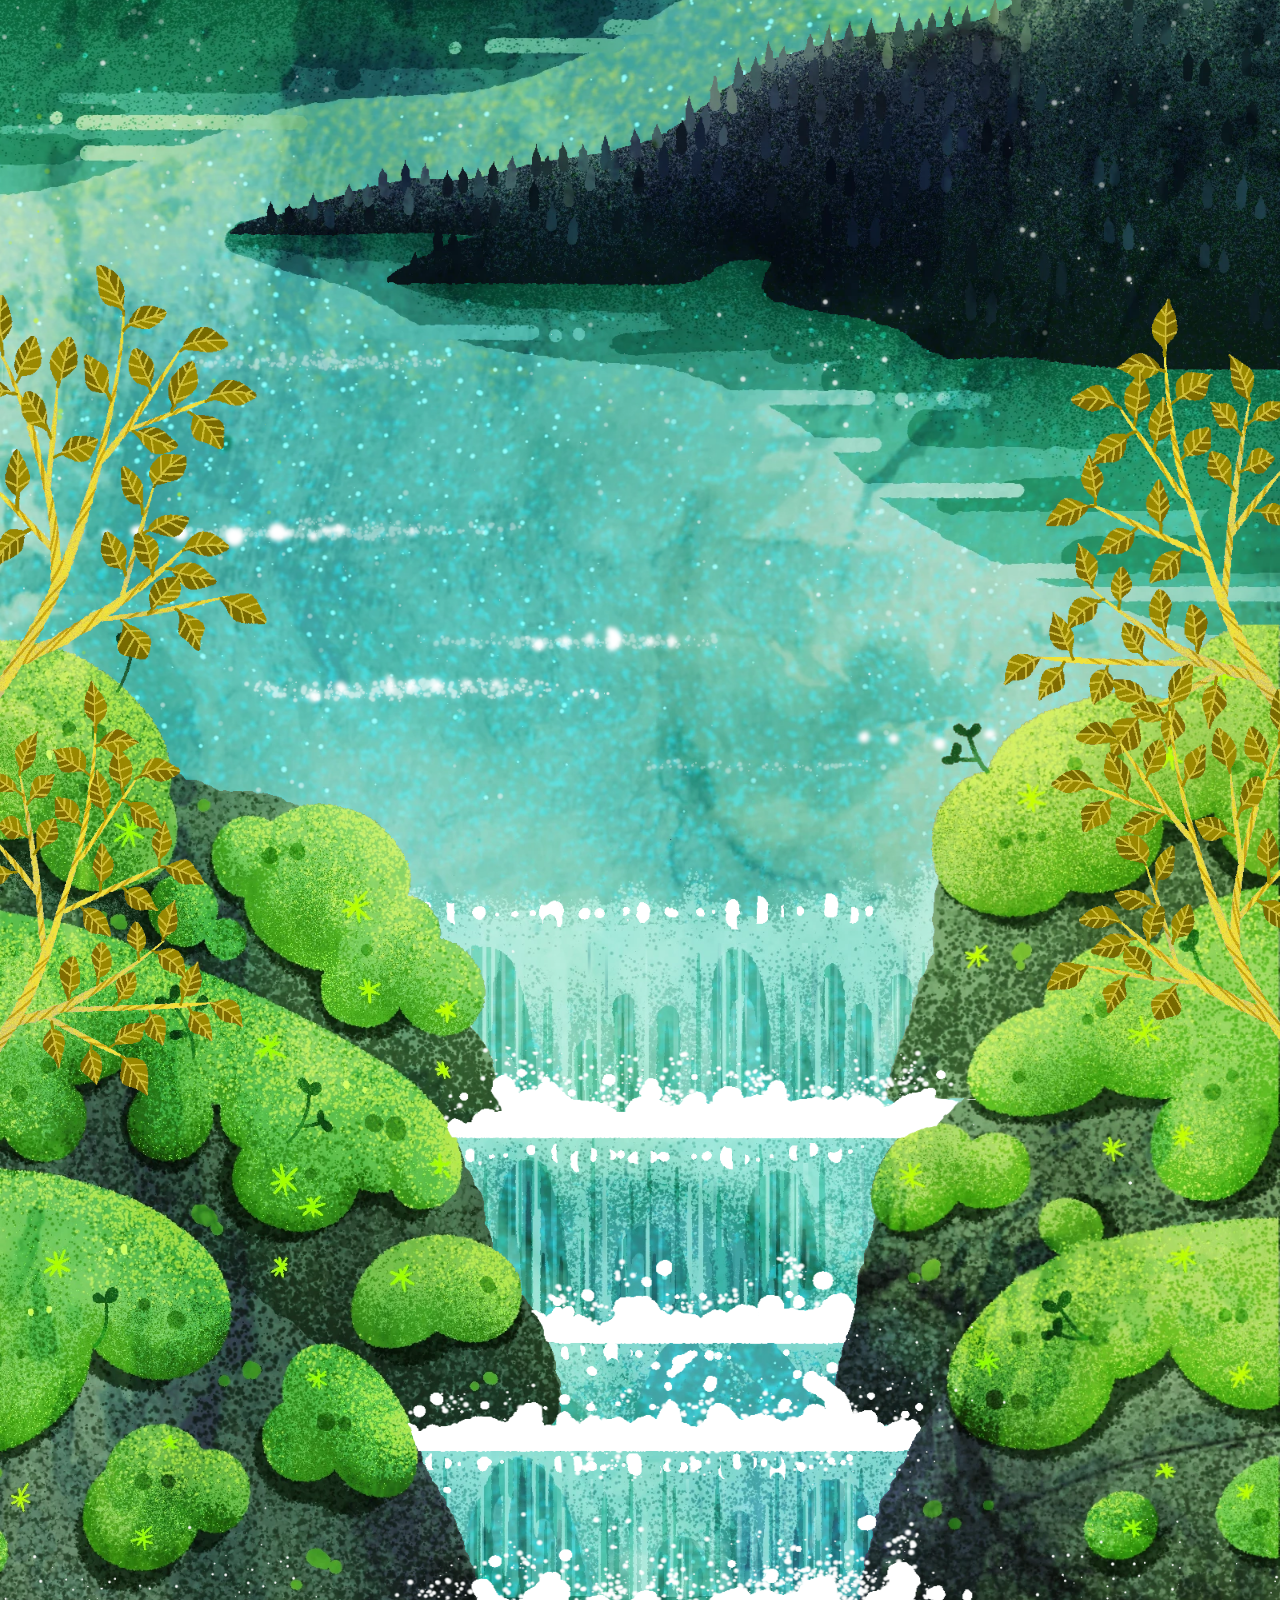
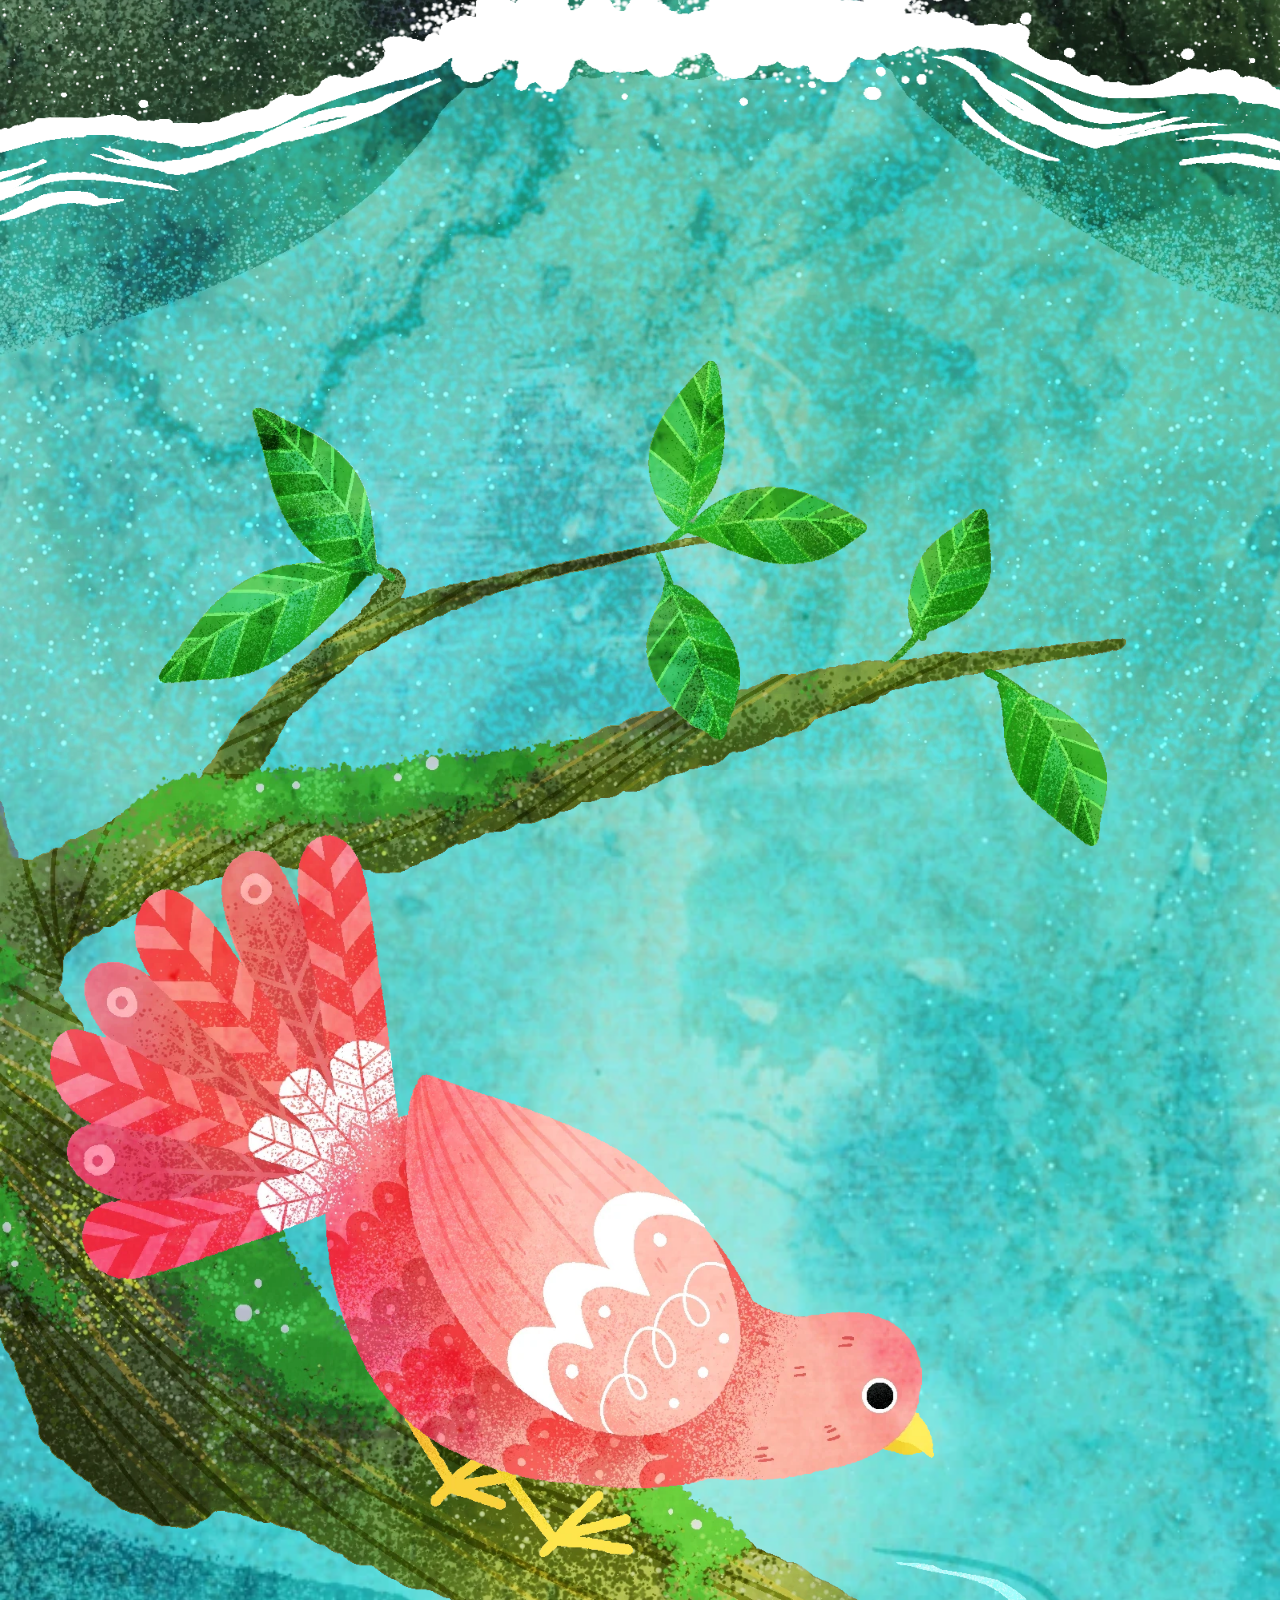
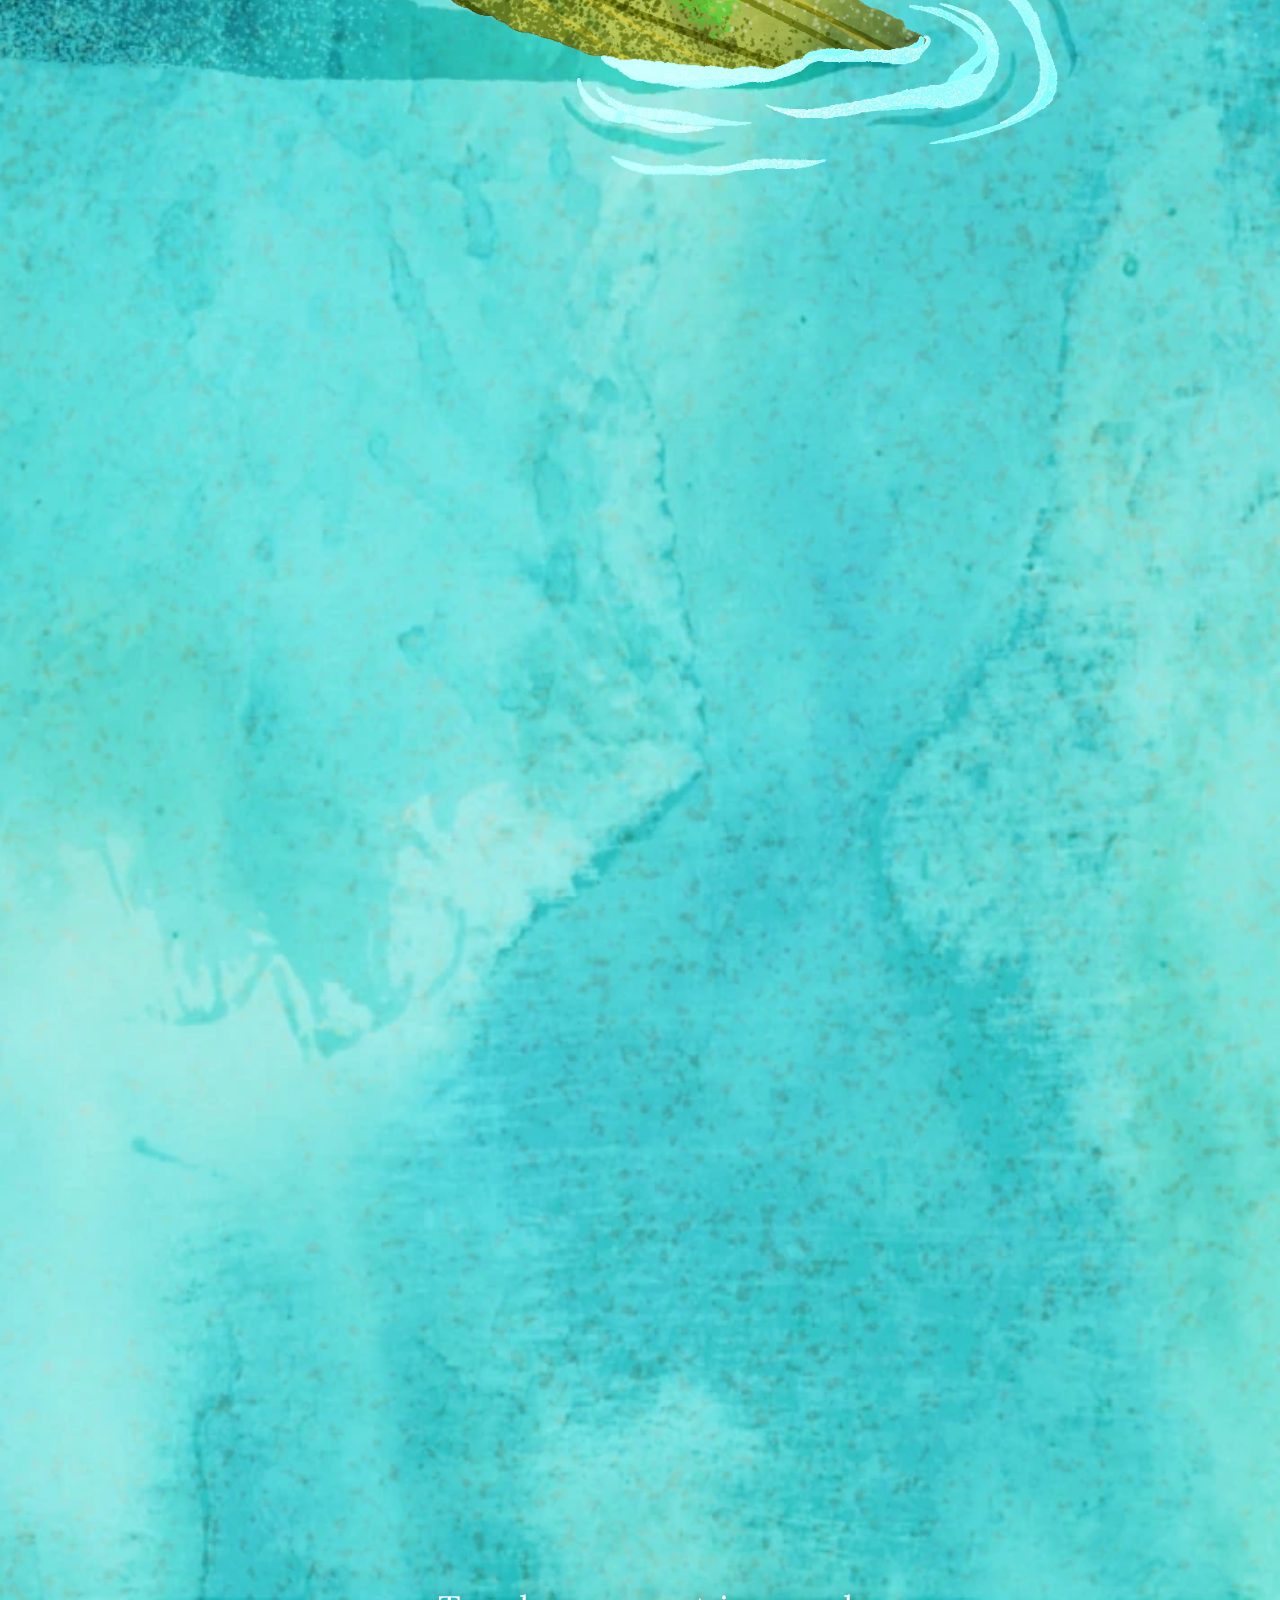
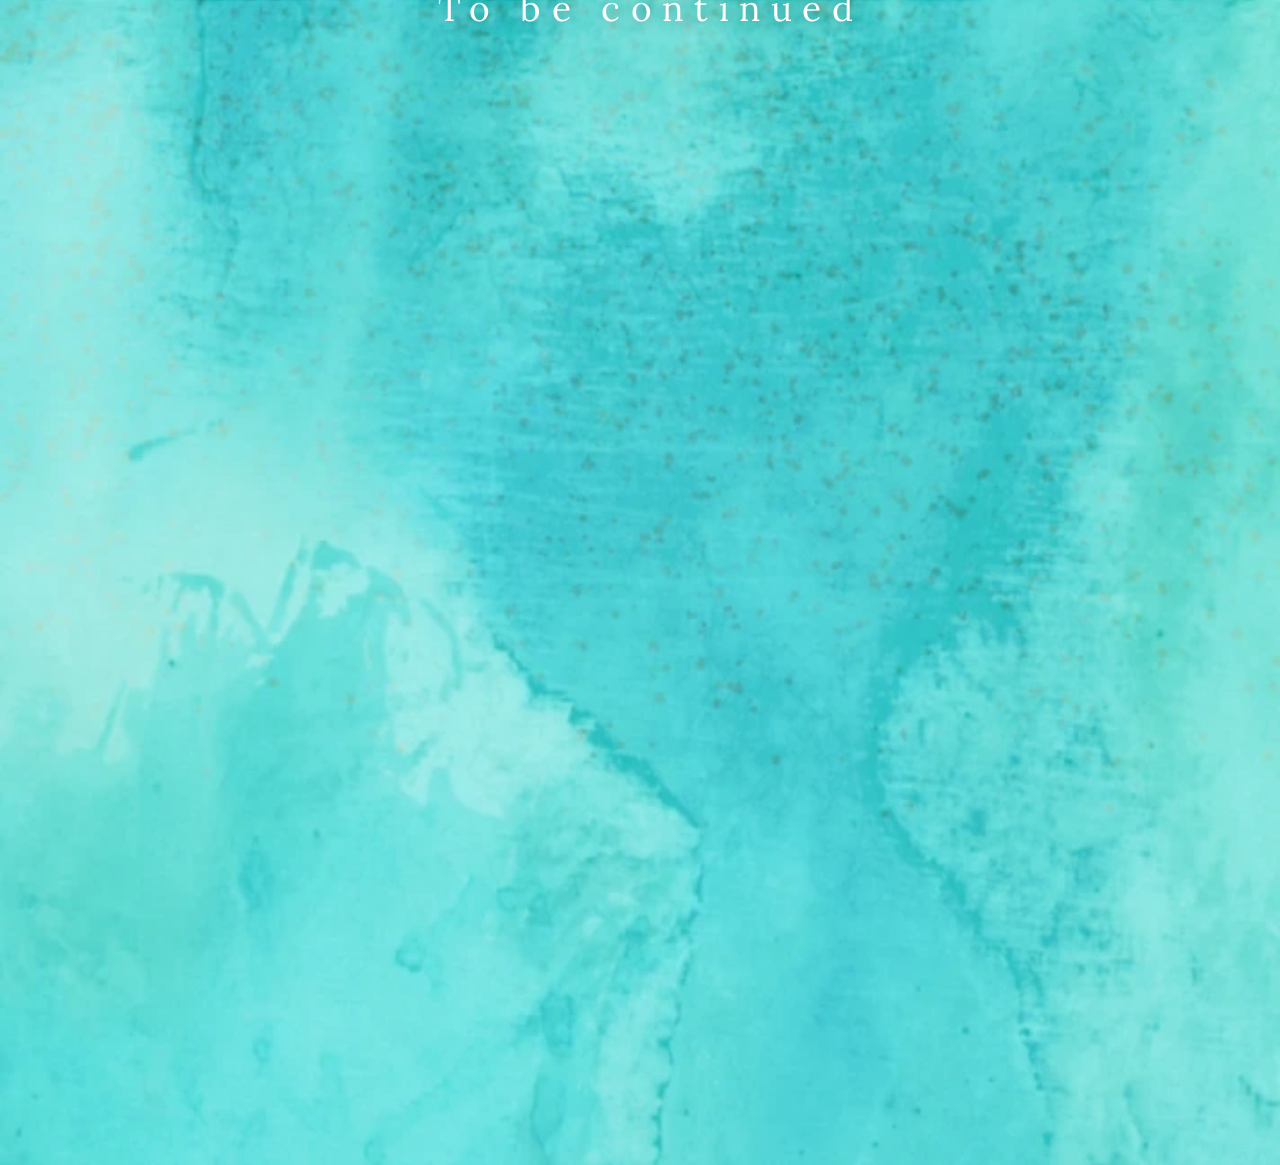
==== commit 888773c3: "右下の枝(ki1-right)を 10px 下げる Co-Authored-By: Claude Sonnet 5.5 <noreply@anthropic.com>" ====
--- a/index.html
+++ b/index.html
@@ -151,7 +151,7 @@
   <img class="layer branch" src="layers/ki2-left.webp" style="--x:-54.4; --y:4245.9; --w:598.4; transform-origin:9.09% 39.0%" alt=""> <!-- 金色の枝(ki2=上の枝、ki1=下の枝。左右に分けて、枝ごとにゆっくり揺れる。画像はページの端の外へ 80px 延長してある) -->
   <img class="layer branch" src="layers/ki2-right.webp" style="--x:544; --y:4245.9; --w:598.4; transform-origin:90.91% 57.5%" alt="">
   <img class="layer branch lower" src="layers/ki1-left.webp" style="--x:-54.4; --y:4517.9; --w:598.4; transform-origin:3.2% 97.8%" alt="">
-  <img class="layer branch lower" src="layers/ki1-right.webp" style="--x:544; --y:4517.9; --w:598.4; transform-origin:96.4% 94.3%" alt=""> <!-- 下の枝は、上の枝 ki.png を左右反転したもの。支点は木の根元(画面の外、幹の下端) -->
+  <img class="layer branch lower" src="layers/ki1-right.webp" style="--x:544; --y:4527.9; --w:598.4; transform-origin:96.4% 94.3%" alt=""> <!-- 下の枝は、上の枝 ki.png を左右反転したもの。支点は木の根元(画面の外、幹の下端) -->
   <p class="ending" style="--y:8100; --fs:30">To be continued</p> <!-- 最下部の水の中央の文字 -->
 </div>
 
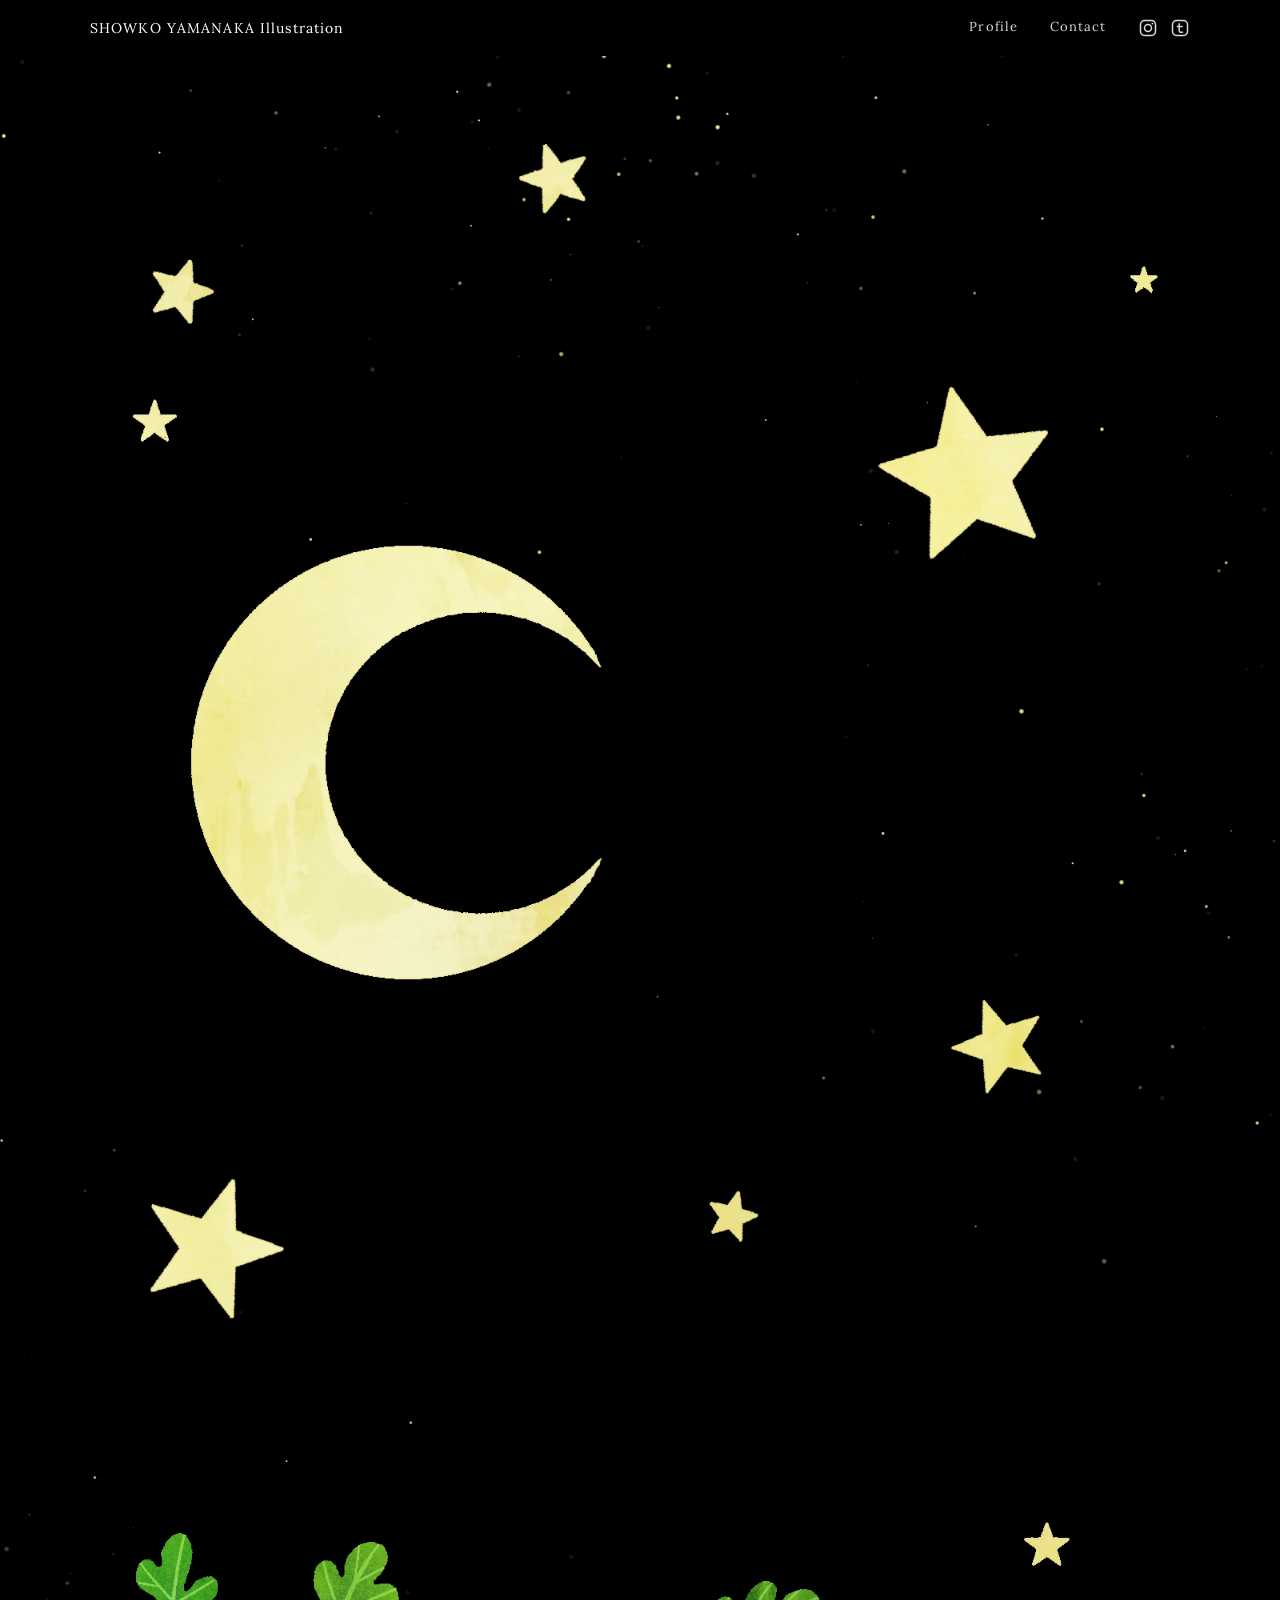
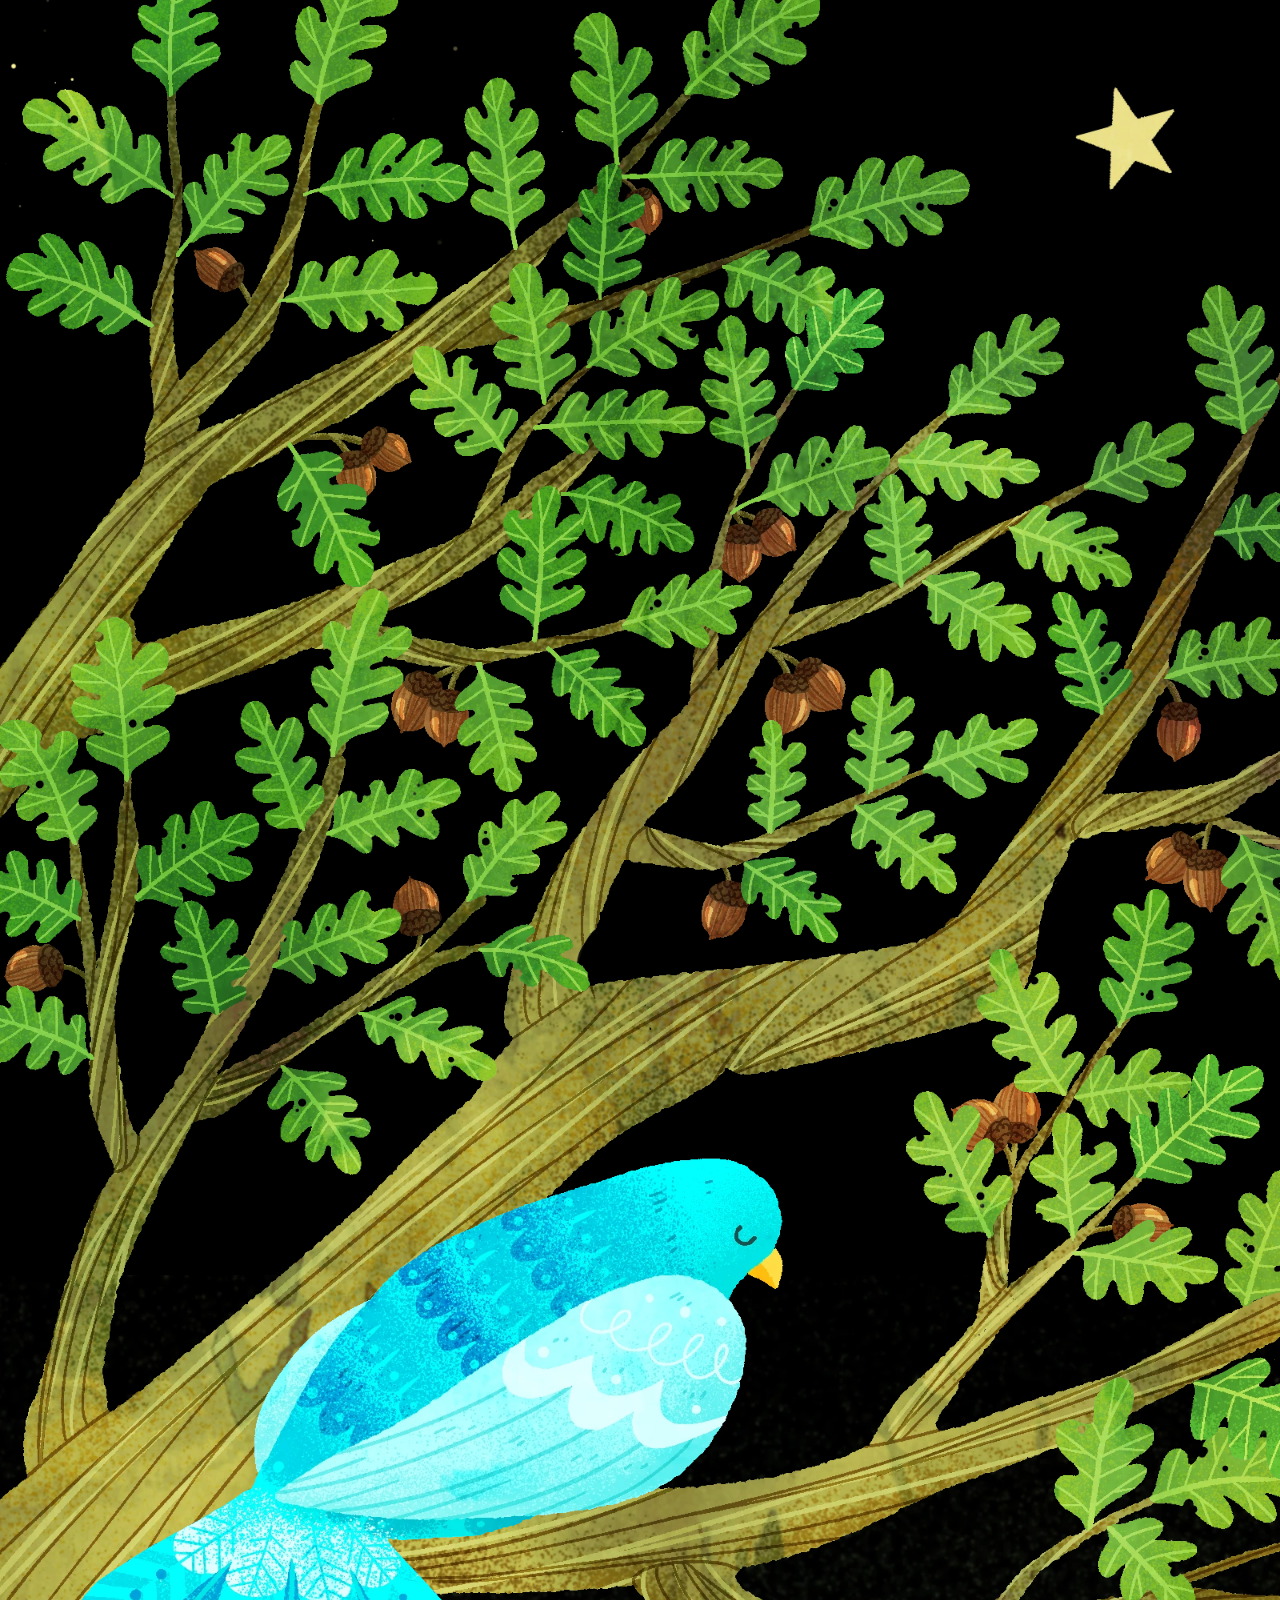
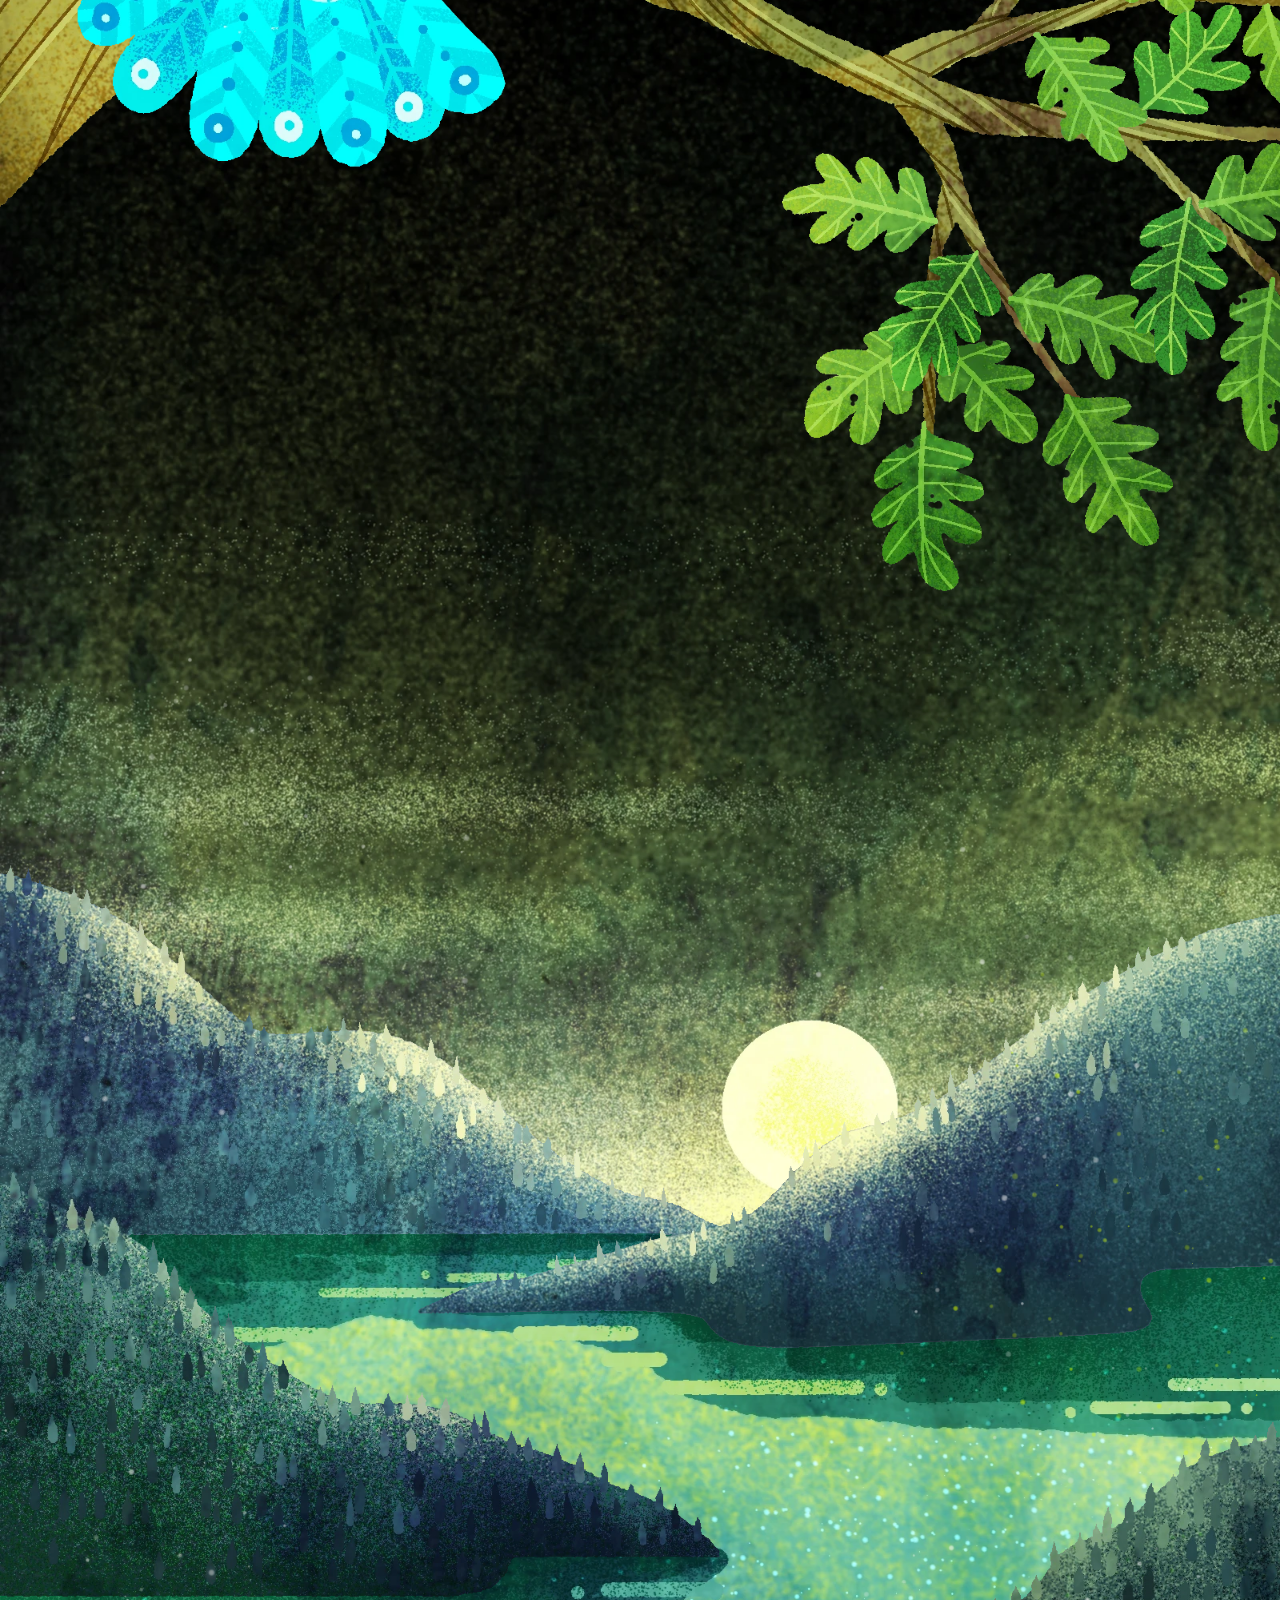
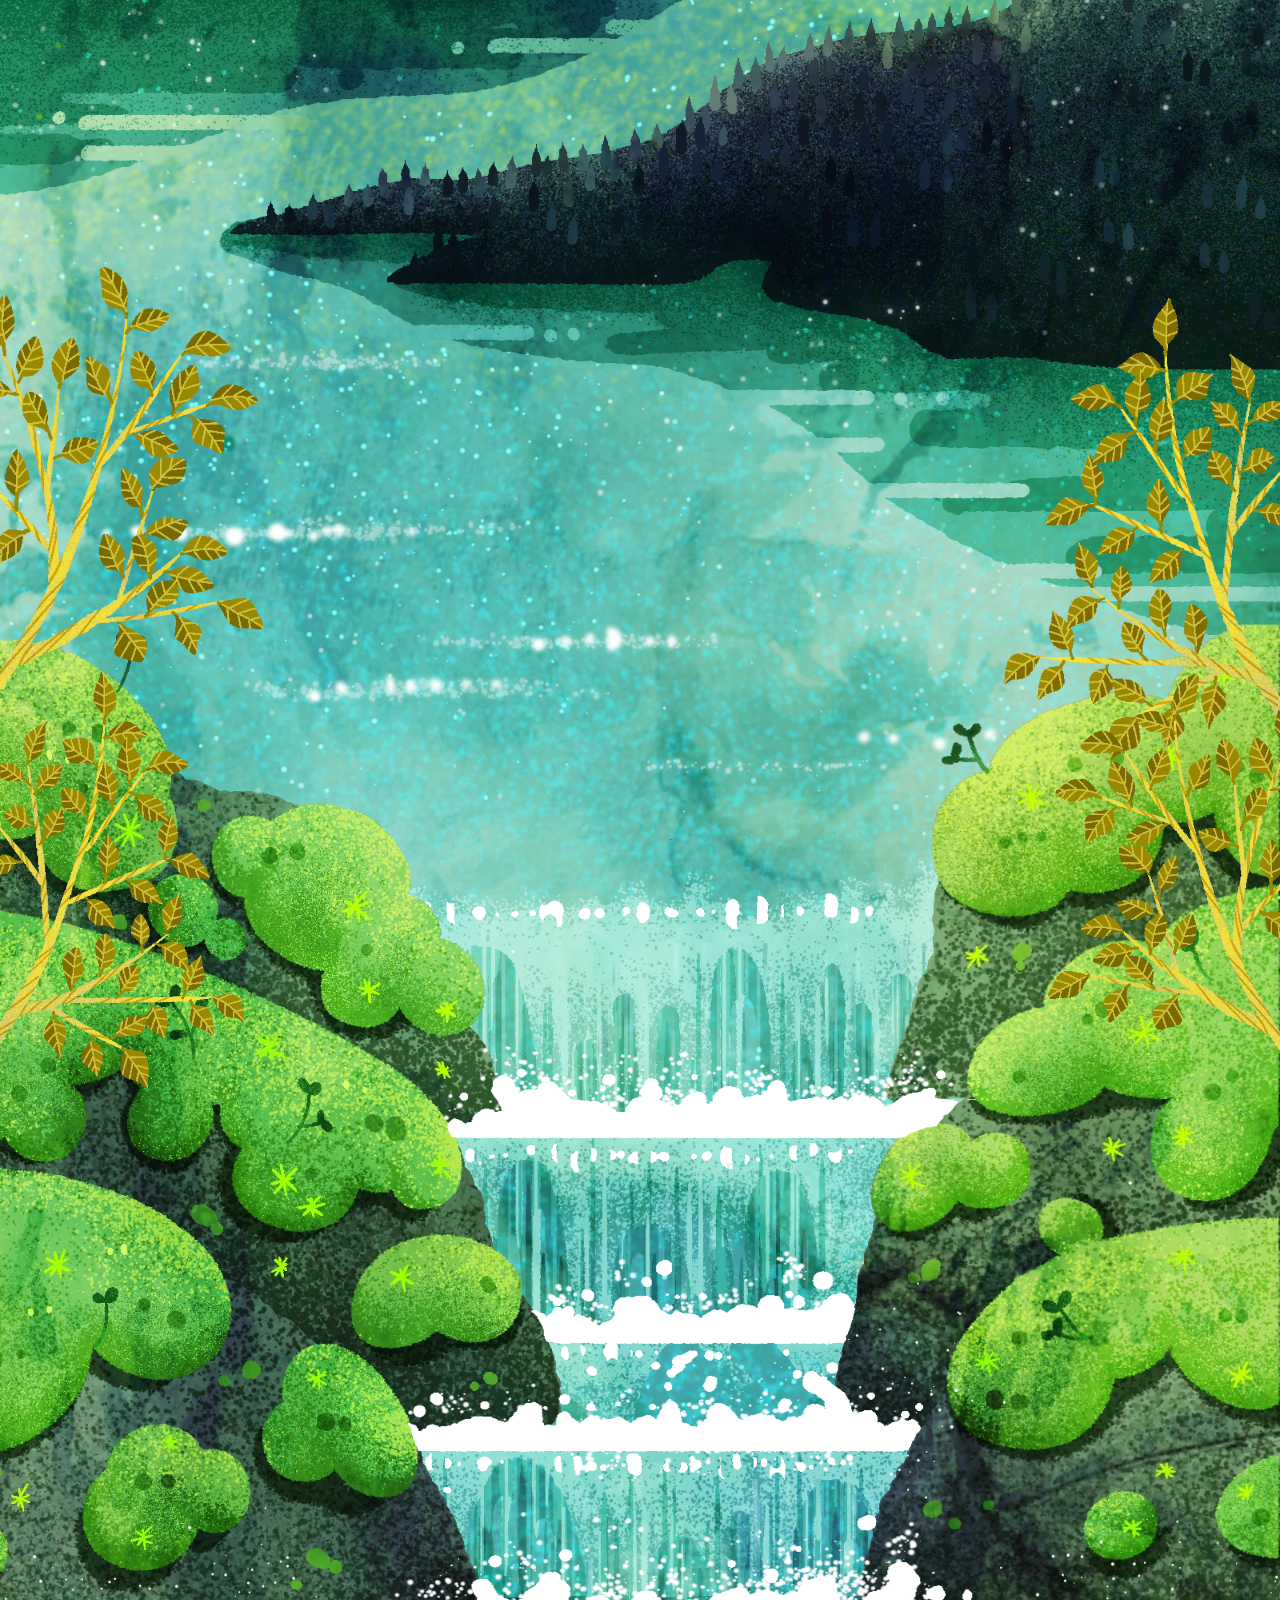
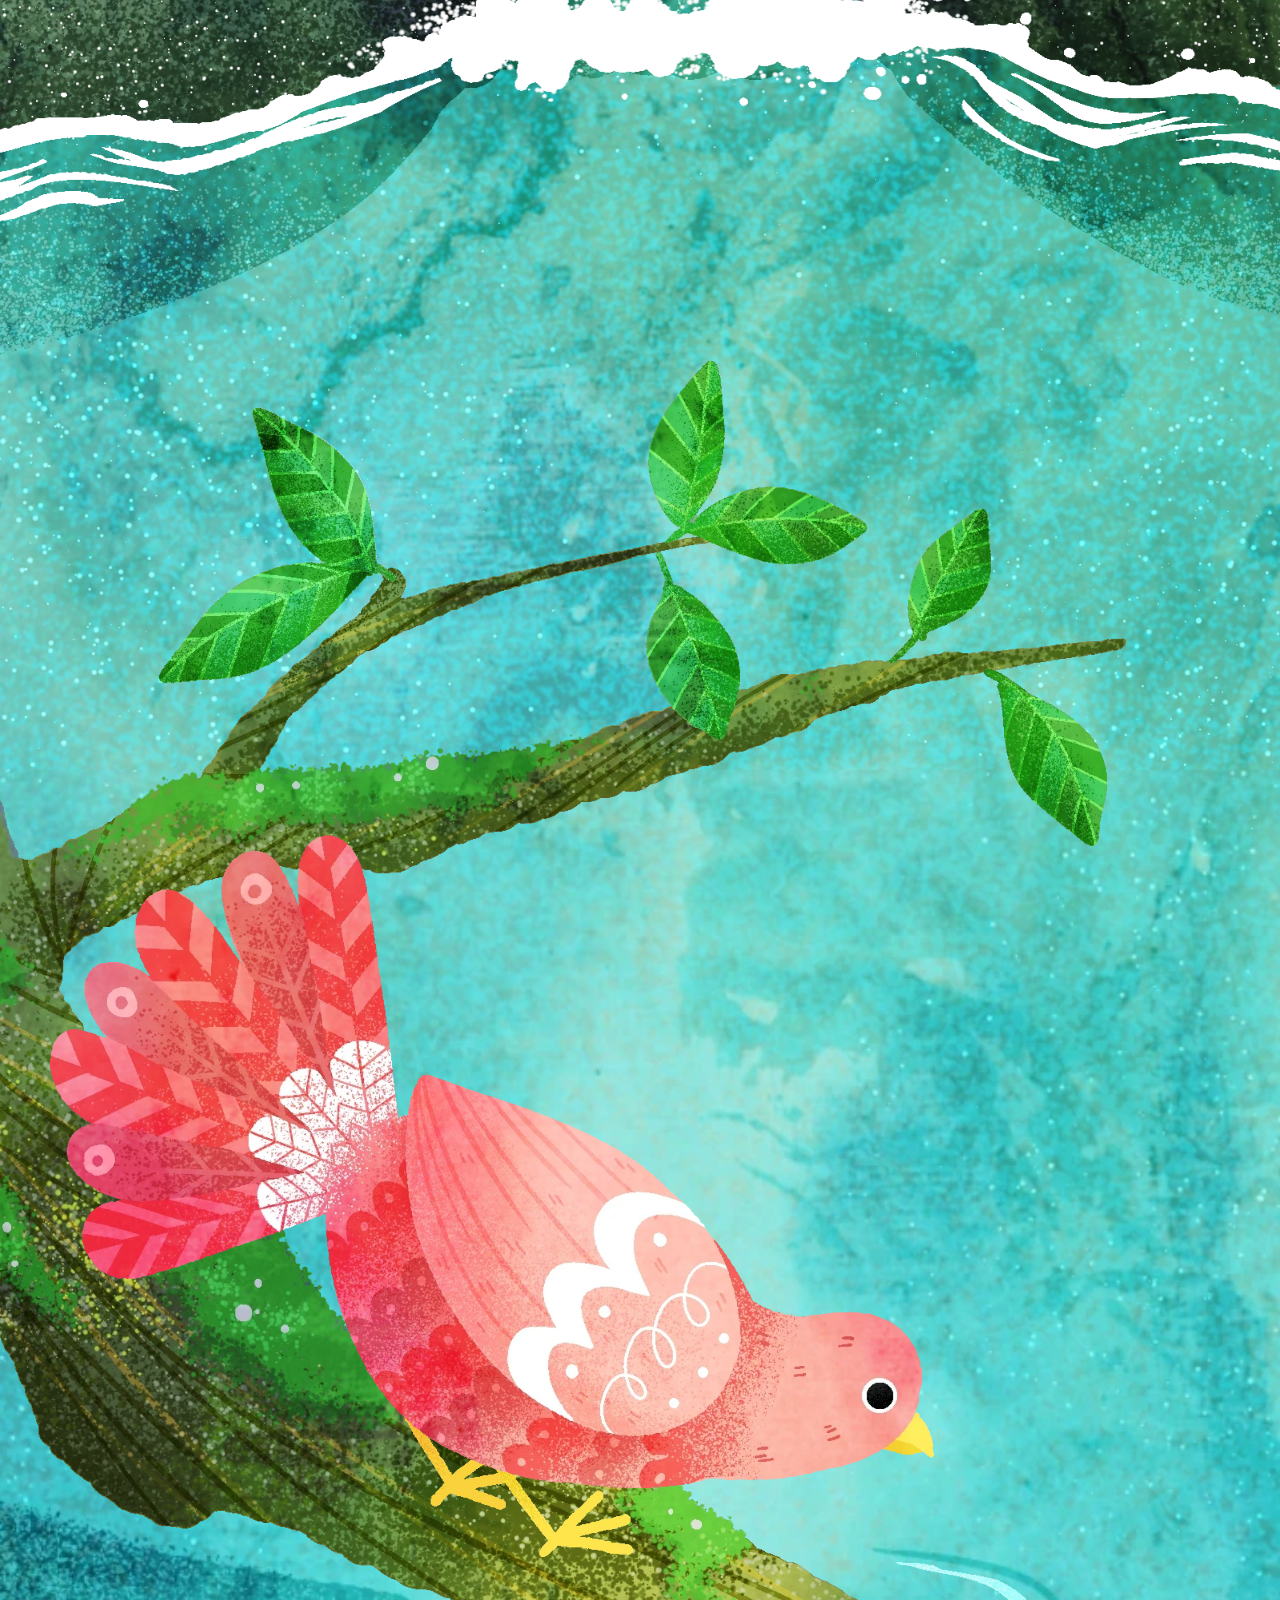
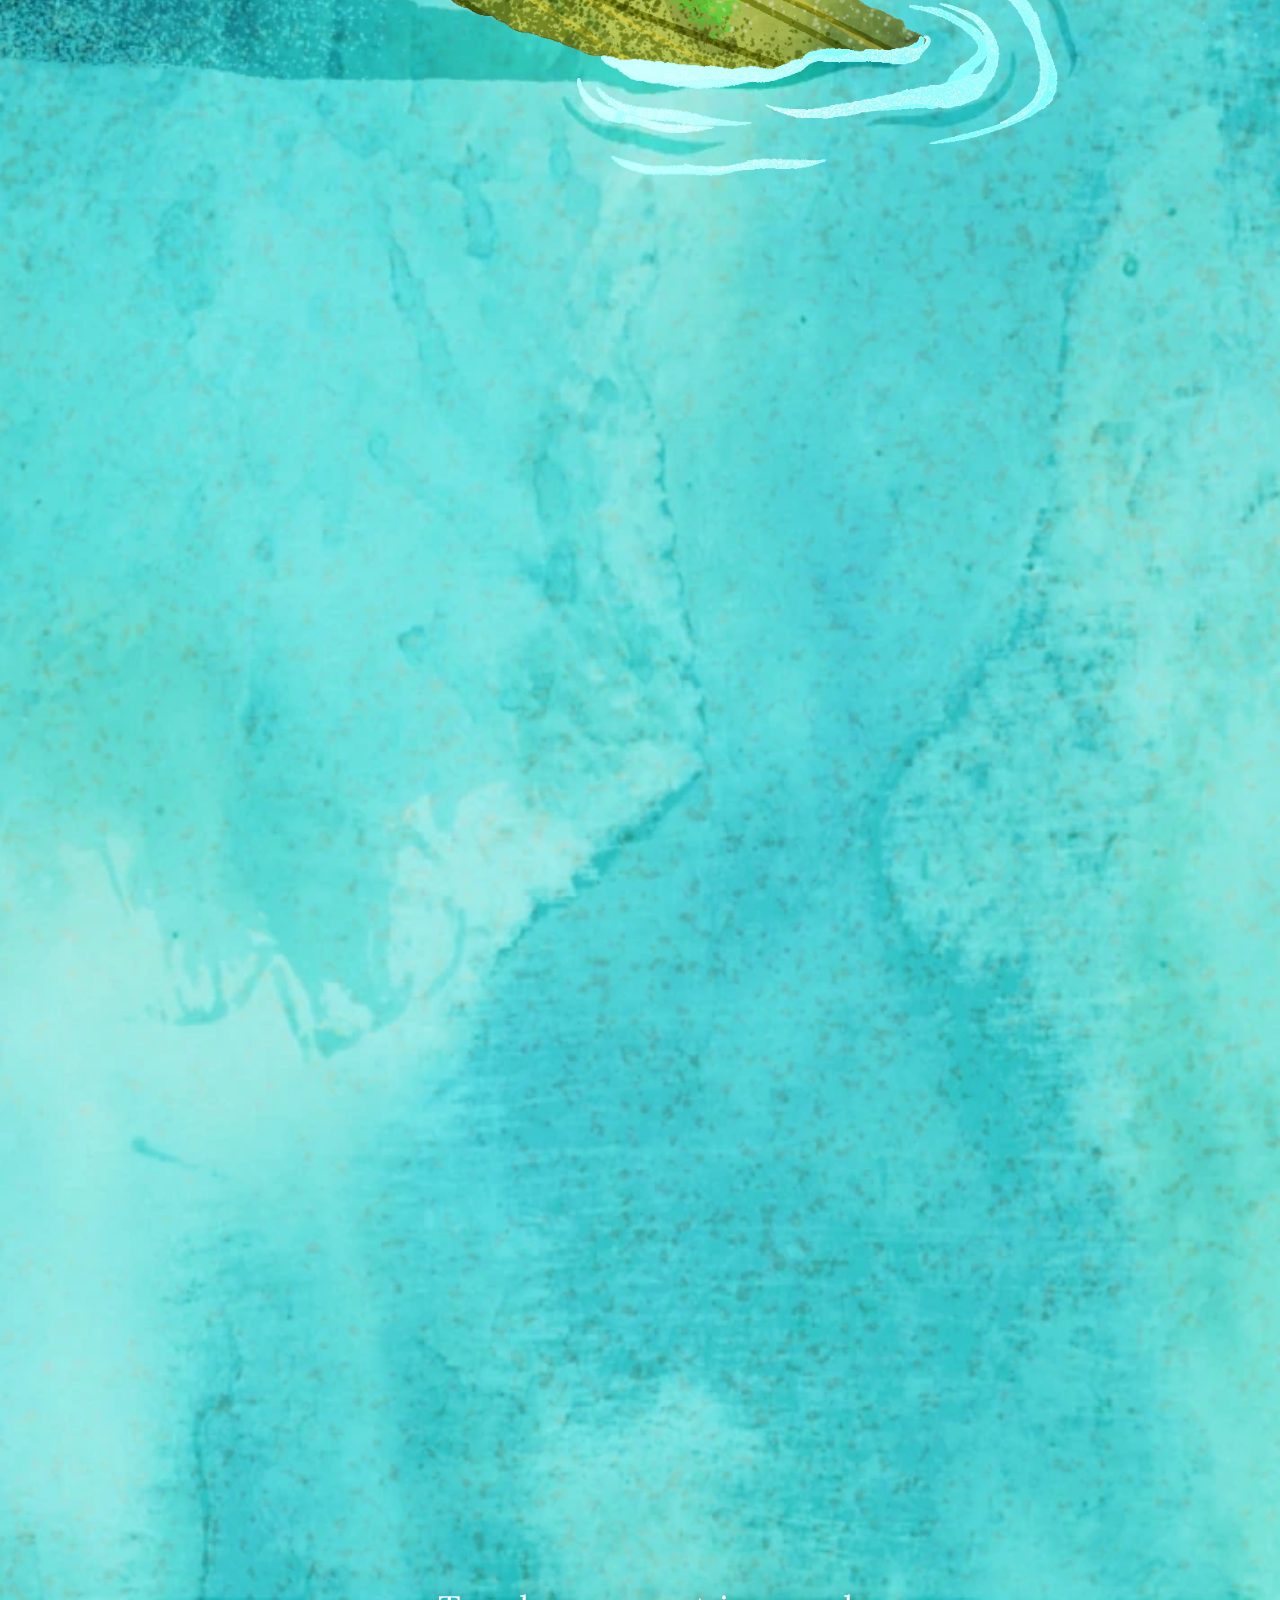
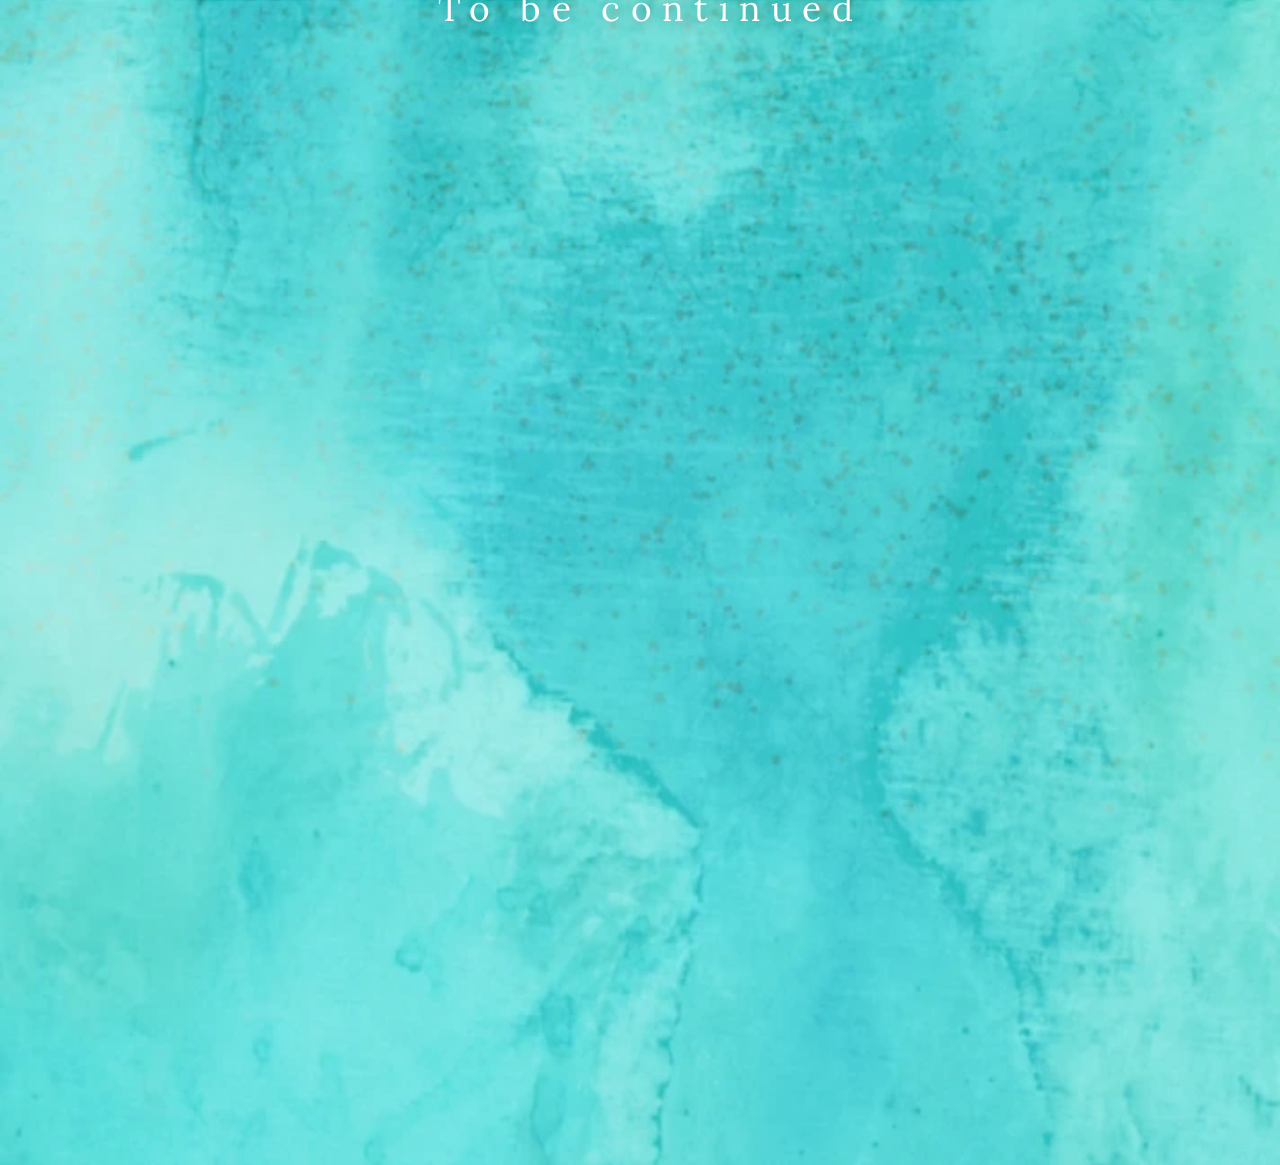
==== commit a4bd2f3d: "右下の枝をさらに 10px 下げ、左下の枝を 10px 上げる Co-Authored-By: Claude Sonnet 5.5 <noreply@anthropic.com>" ====
--- a/index.html
+++ b/index.html
@@ -150,8 +150,8 @@
   <img class="layer foam2" src="layers/taki2.webp" style="--x:0; --y:4912.3; --w:1088" alt="">
   <img class="layer branch" src="layers/ki2-left.webp" style="--x:-54.4; --y:4245.9; --w:598.4; transform-origin:9.09% 39.0%" alt=""> <!-- 金色の枝(ki2=上の枝、ki1=下の枝。左右に分けて、枝ごとにゆっくり揺れる。画像はページの端の外へ 80px 延長してある) -->
   <img class="layer branch" src="layers/ki2-right.webp" style="--x:544; --y:4245.9; --w:598.4; transform-origin:90.91% 57.5%" alt="">
-  <img class="layer branch lower" src="layers/ki1-left.webp" style="--x:-54.4; --y:4517.9; --w:598.4; transform-origin:3.2% 97.8%" alt="">
-  <img class="layer branch lower" src="layers/ki1-right.webp" style="--x:544; --y:4527.9; --w:598.4; transform-origin:96.4% 94.3%" alt=""> <!-- 下の枝は、上の枝 ki.png を左右反転したもの。支点は木の根元(画面の外、幹の下端) -->
+  <img class="layer branch lower" src="layers/ki1-left.webp" style="--x:-54.4; --y:4507.9; --w:598.4; transform-origin:3.2% 97.8%" alt="">
+  <img class="layer branch lower" src="layers/ki1-right.webp" style="--x:544; --y:4537.9; --w:598.4; transform-origin:96.4% 94.3%" alt=""> <!-- 下の枝は、上の枝 ki.png を左右反転したもの。支点は木の根元(画面の外、幹の下端) -->
   <p class="ending" style="--y:8100; --fs:30">To be continued</p> <!-- 最下部の水の中央の文字 -->
 </div>
 
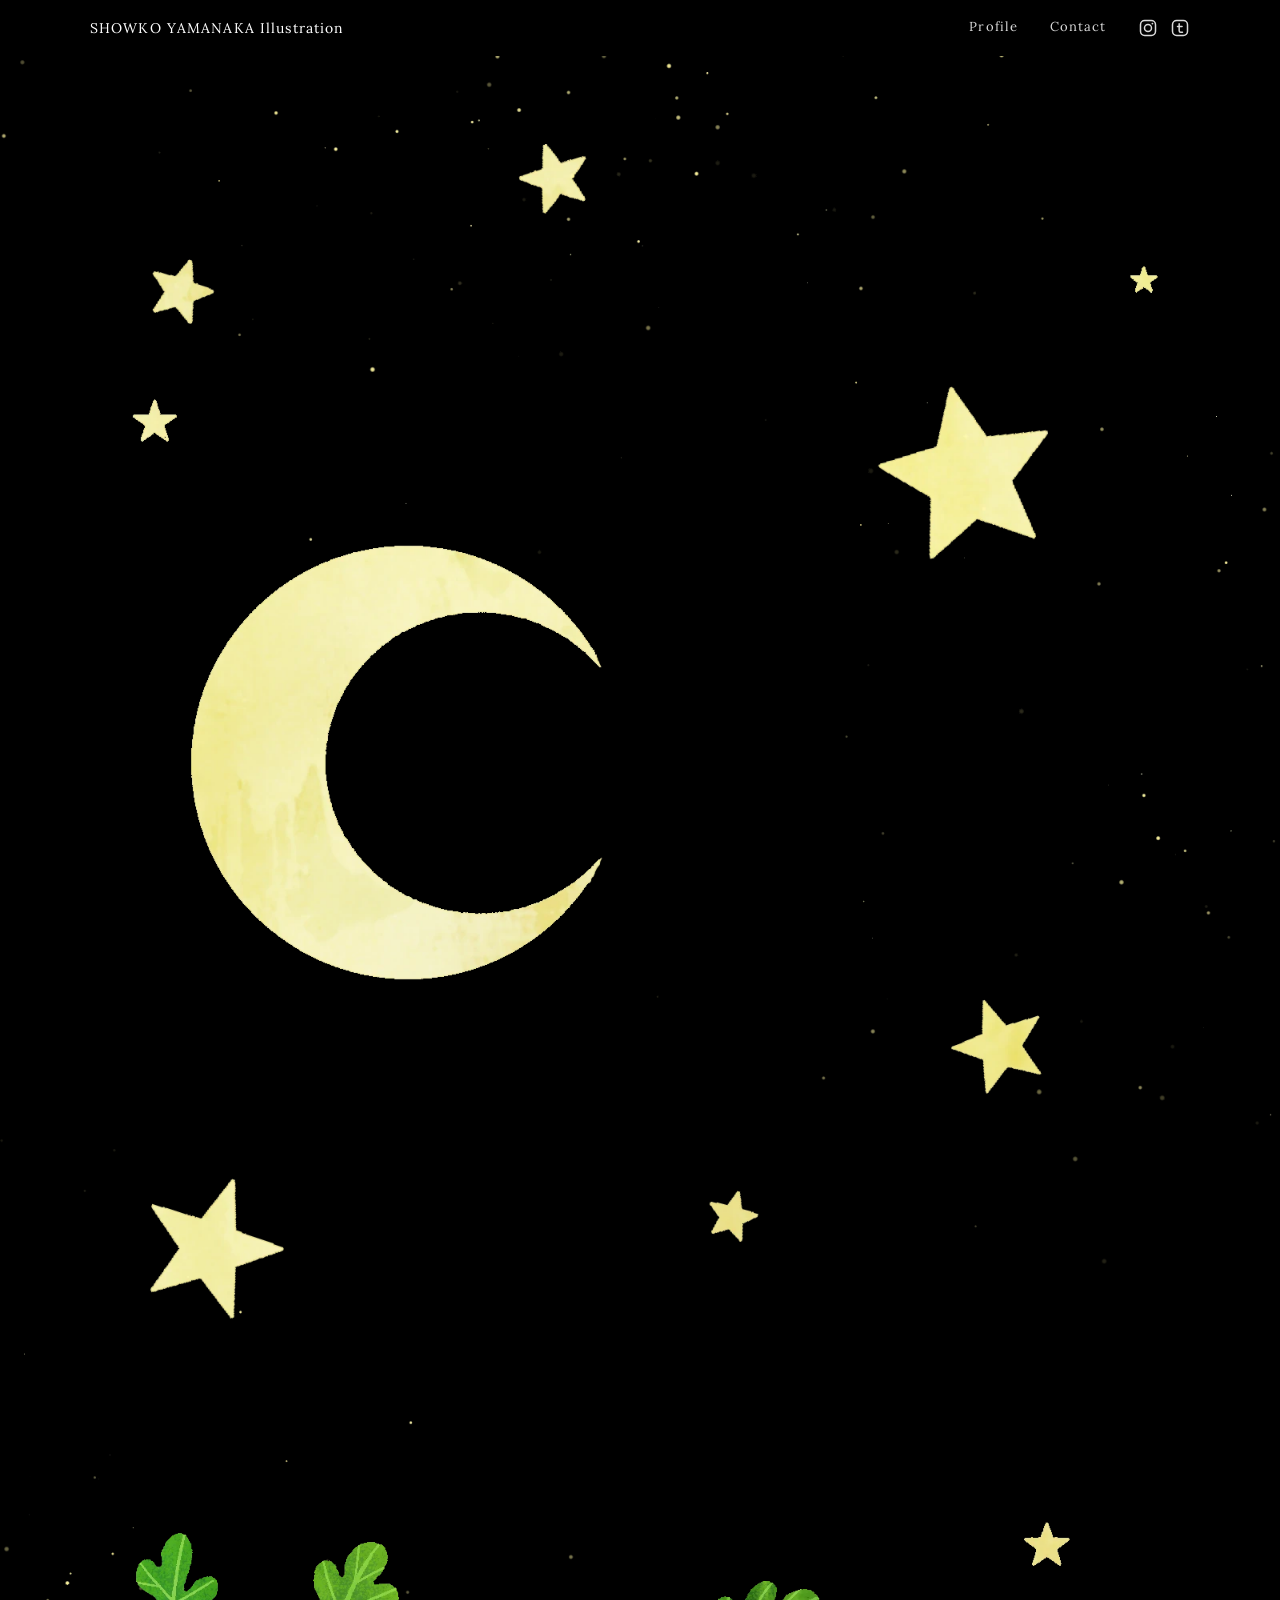
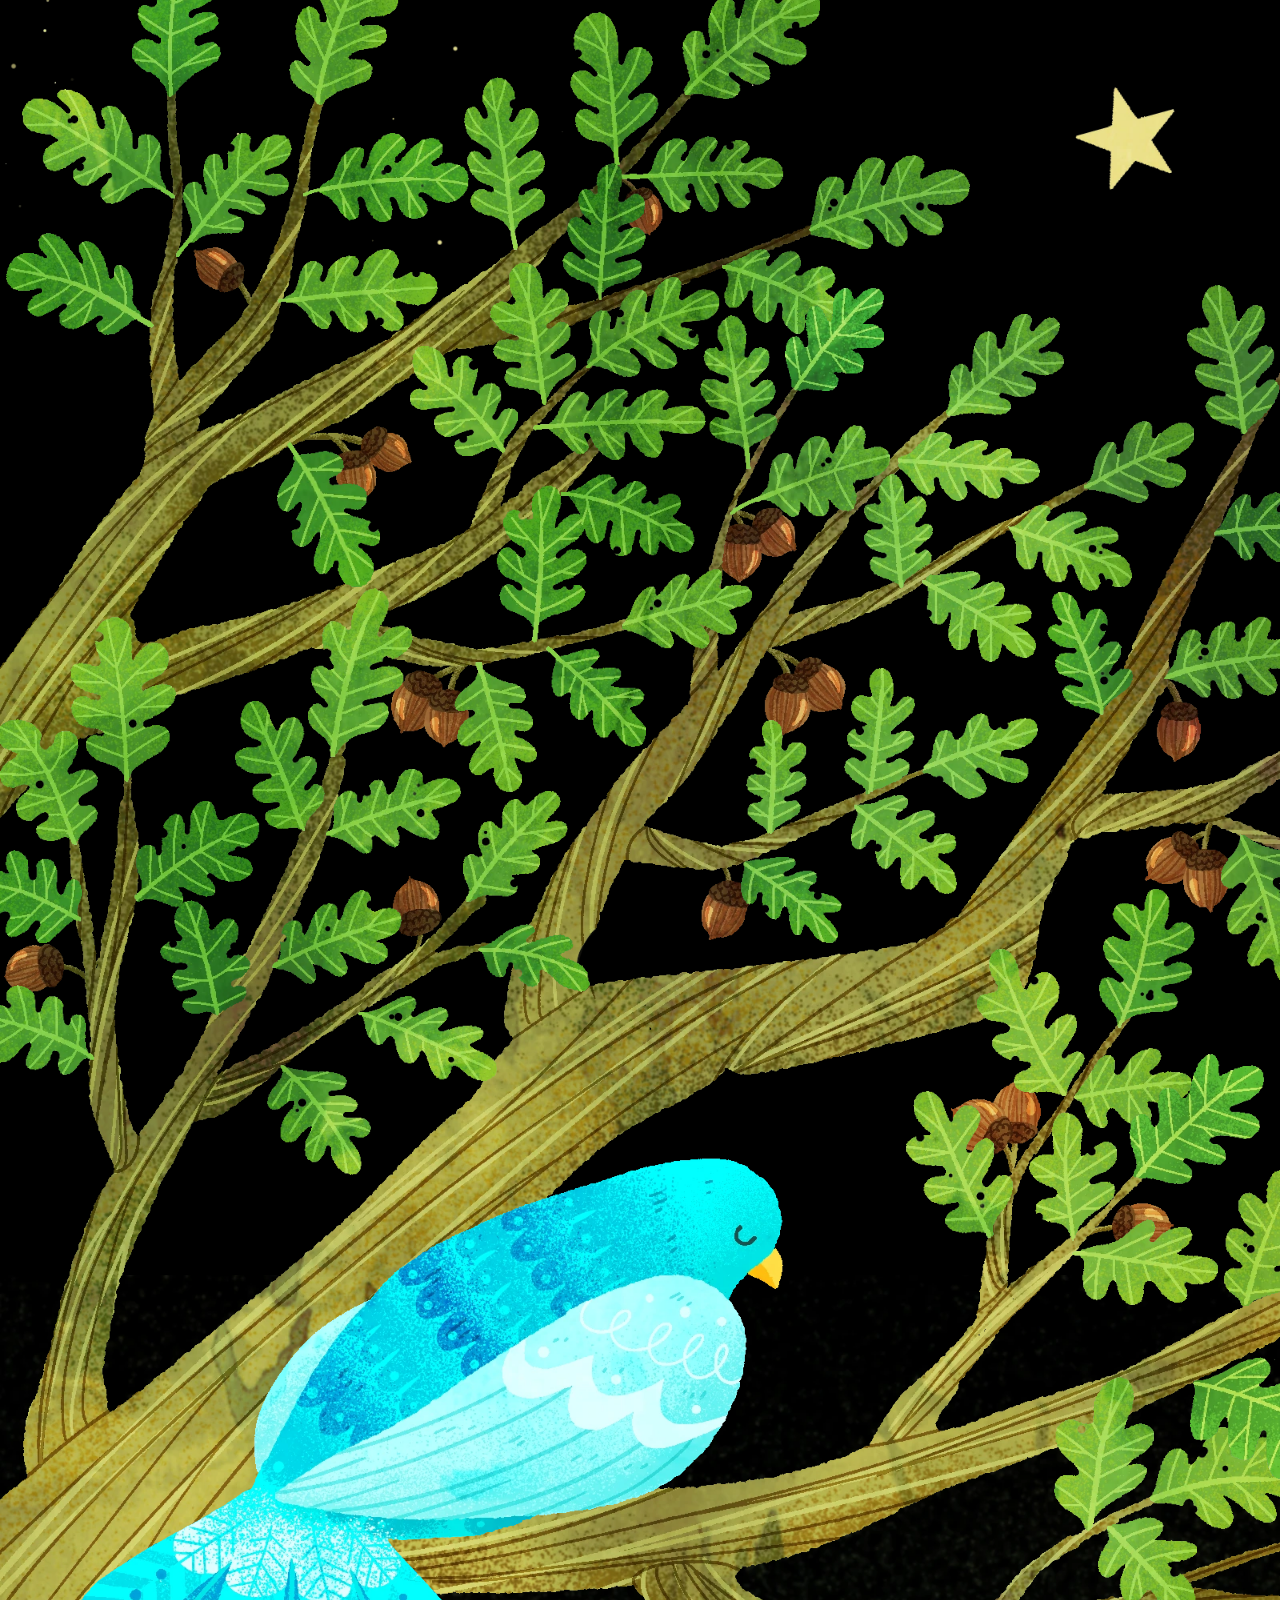
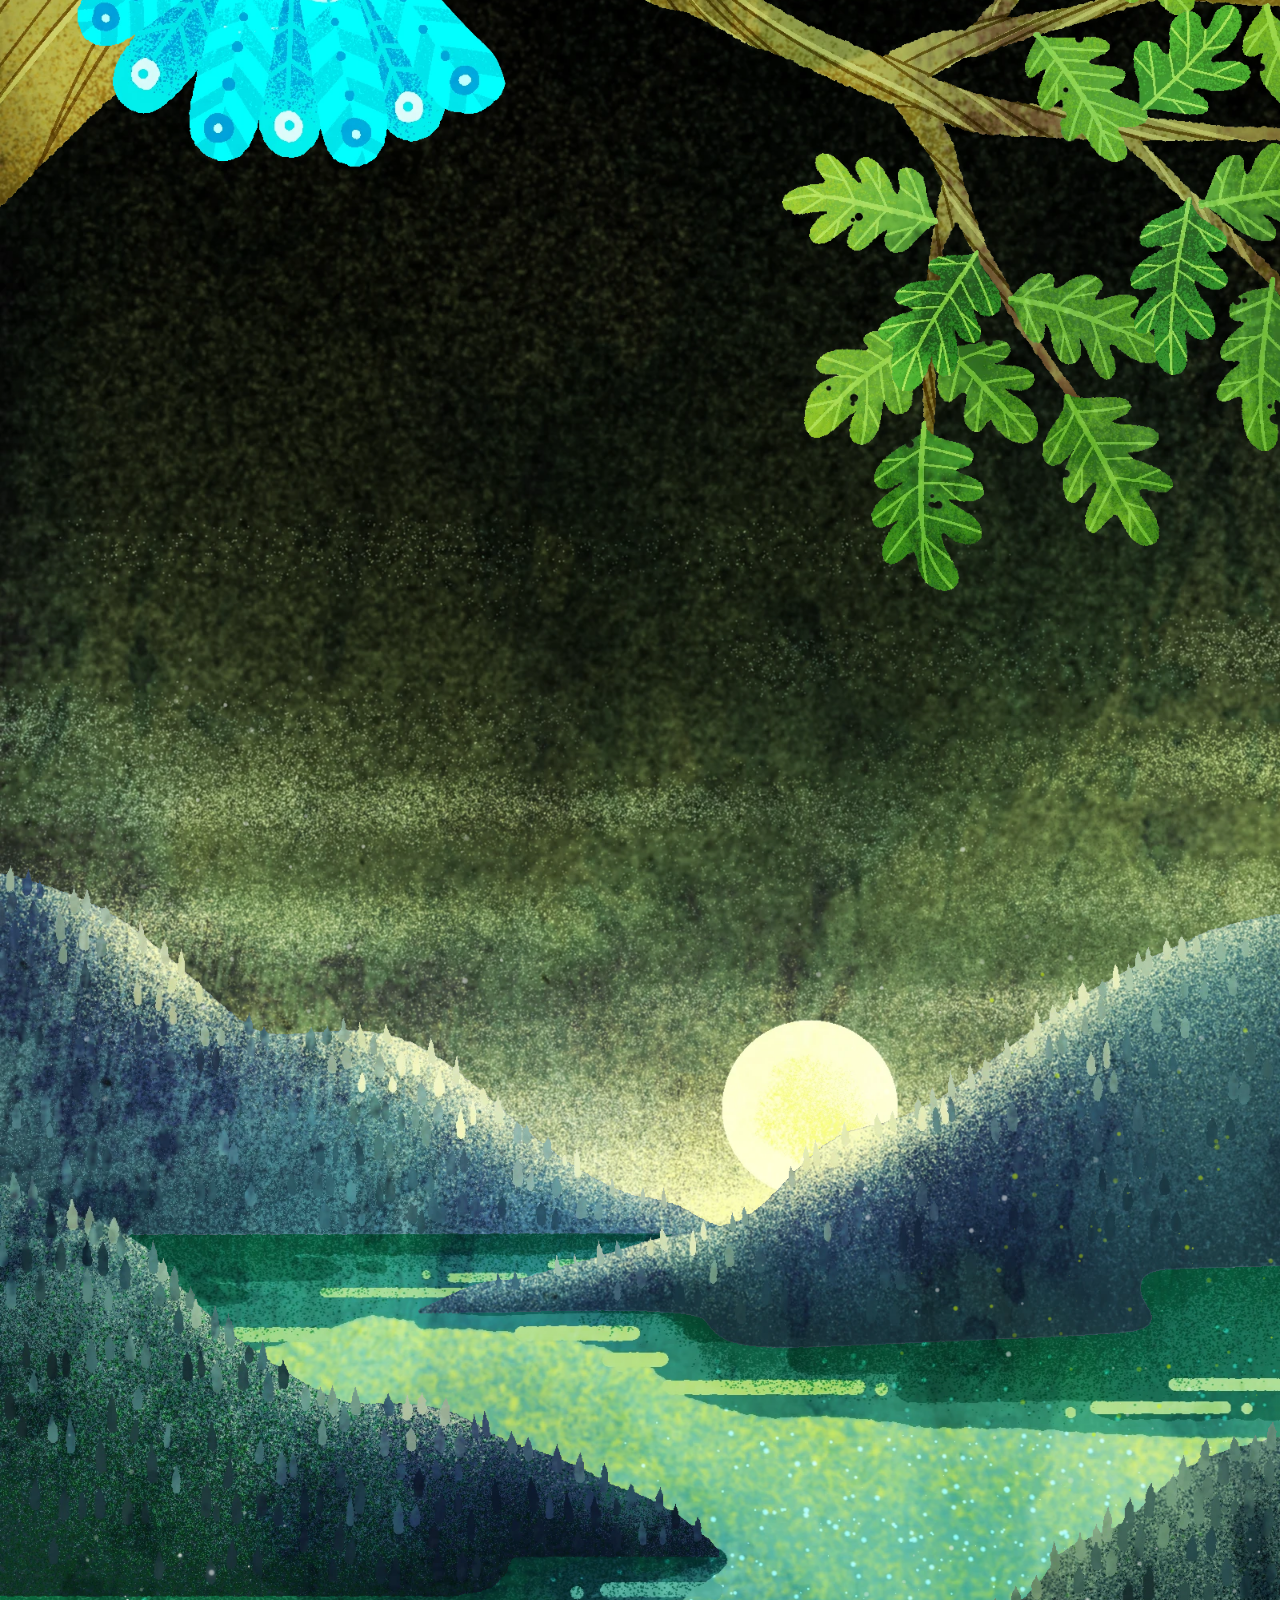
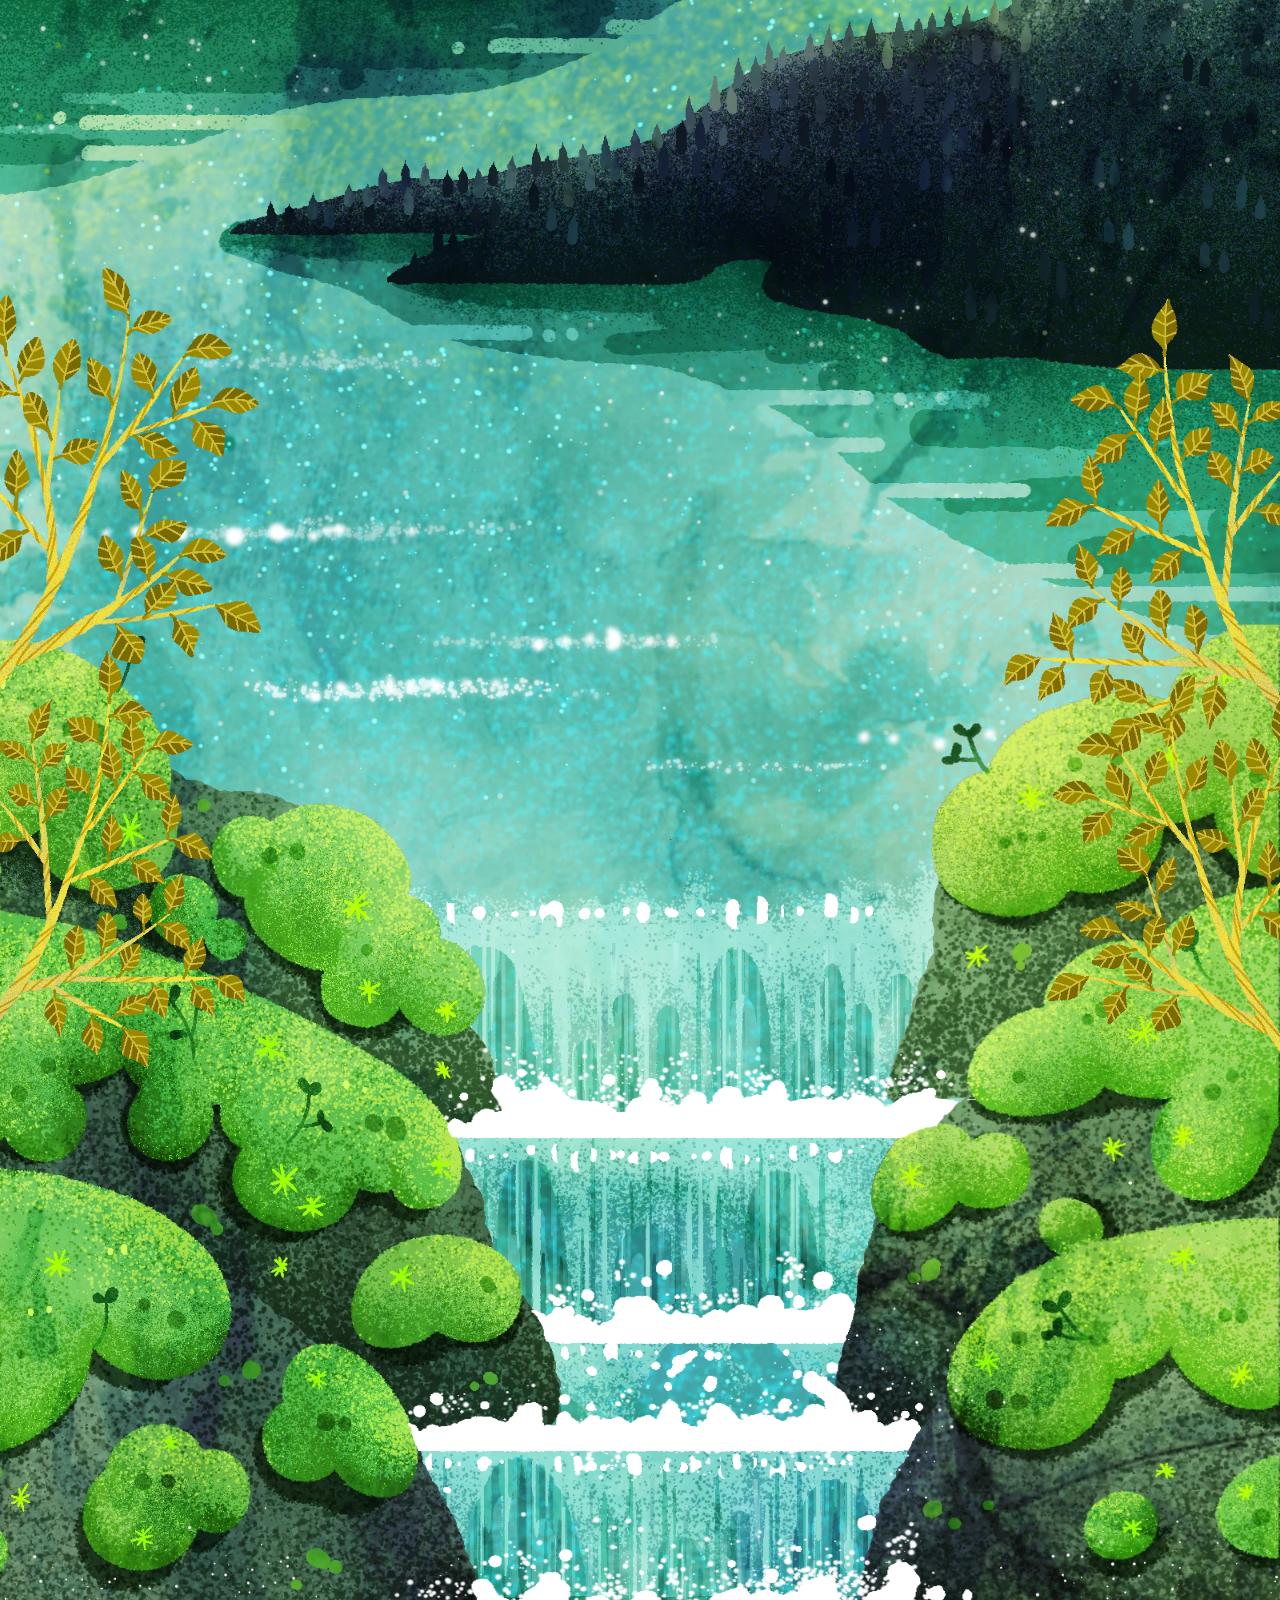
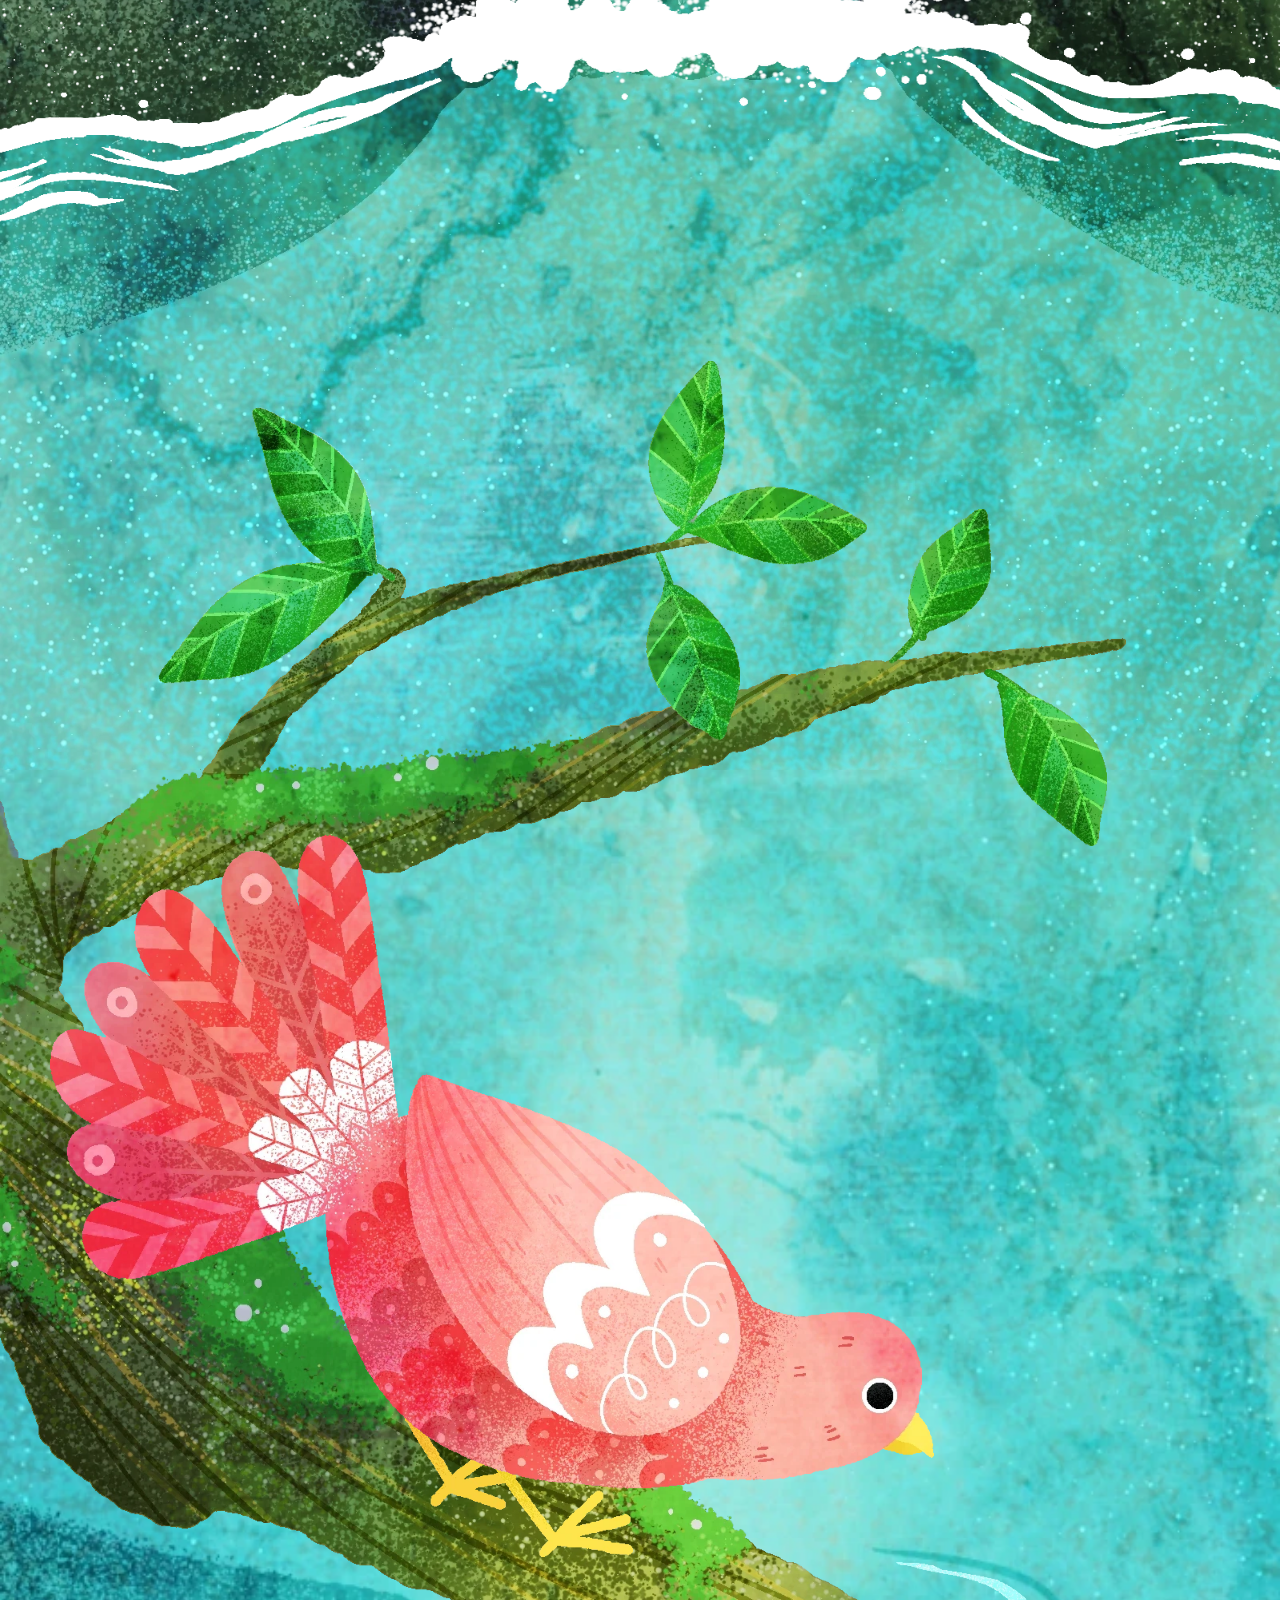
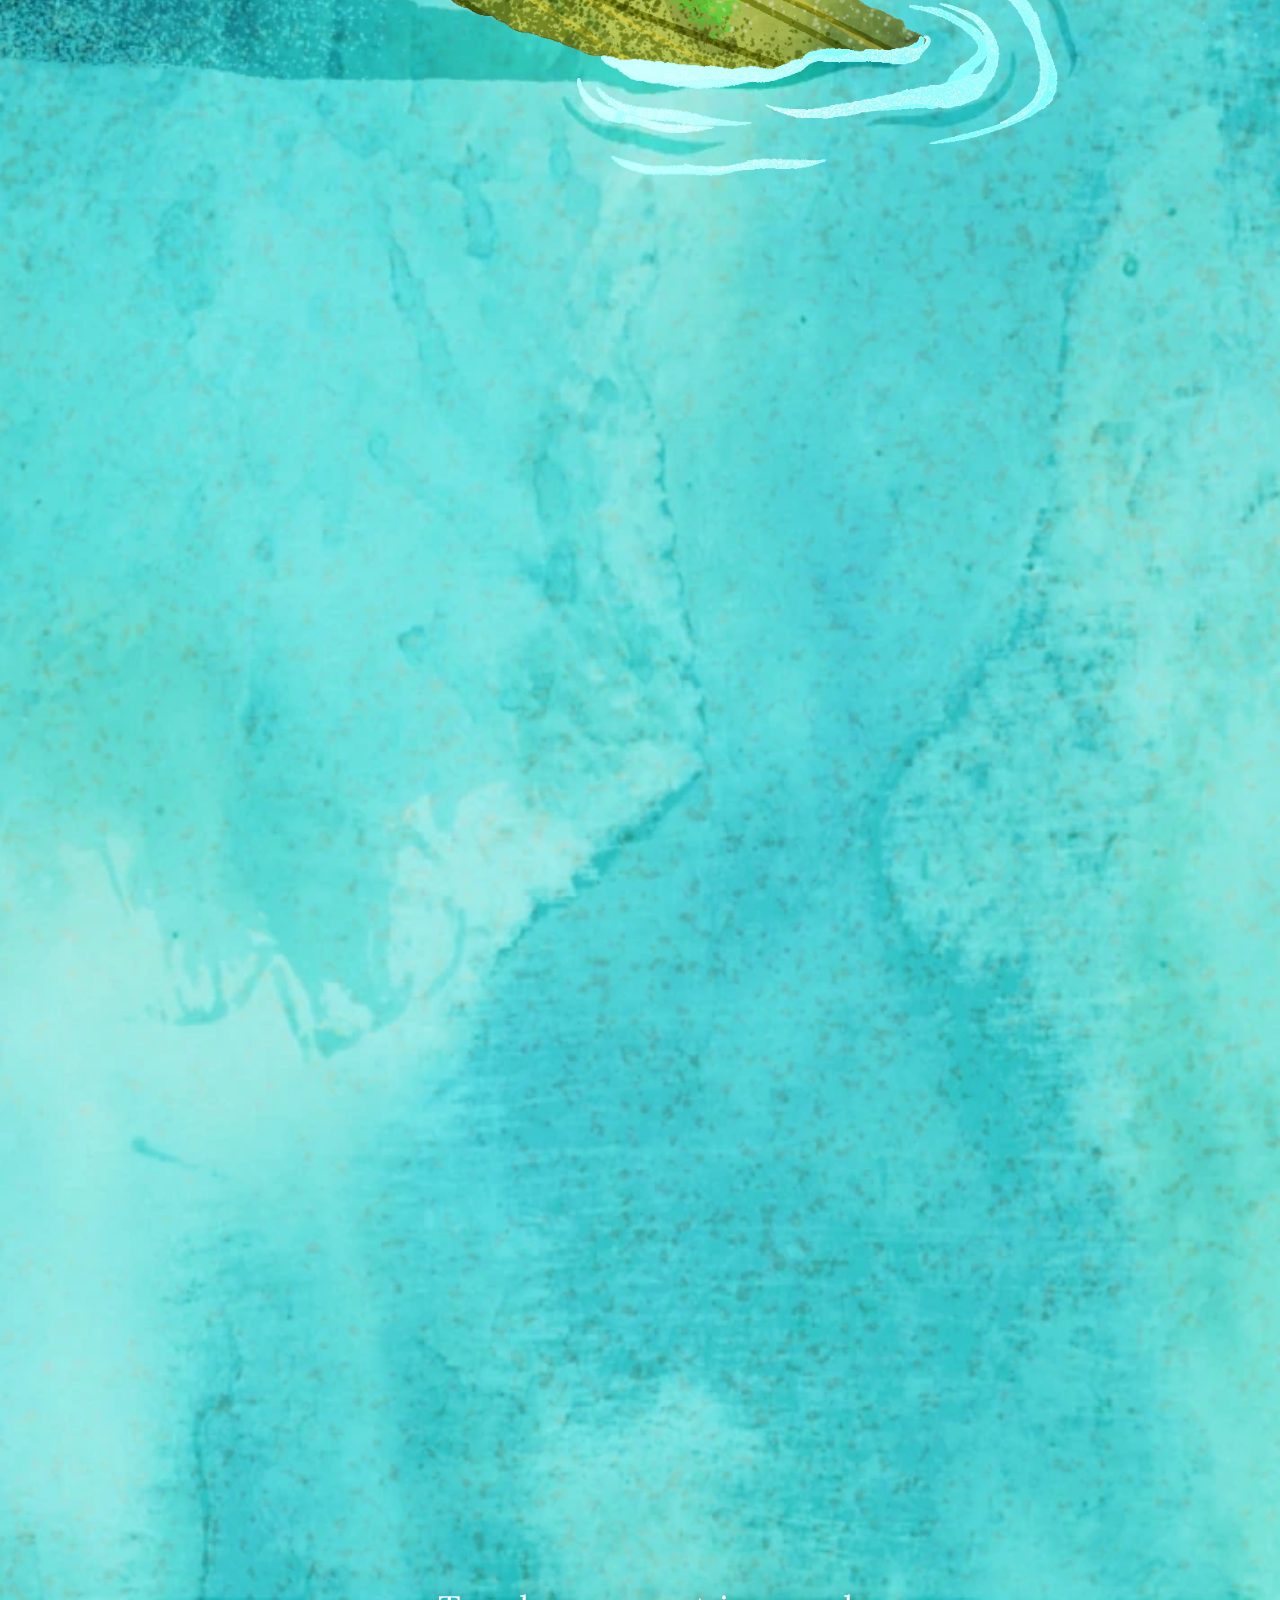
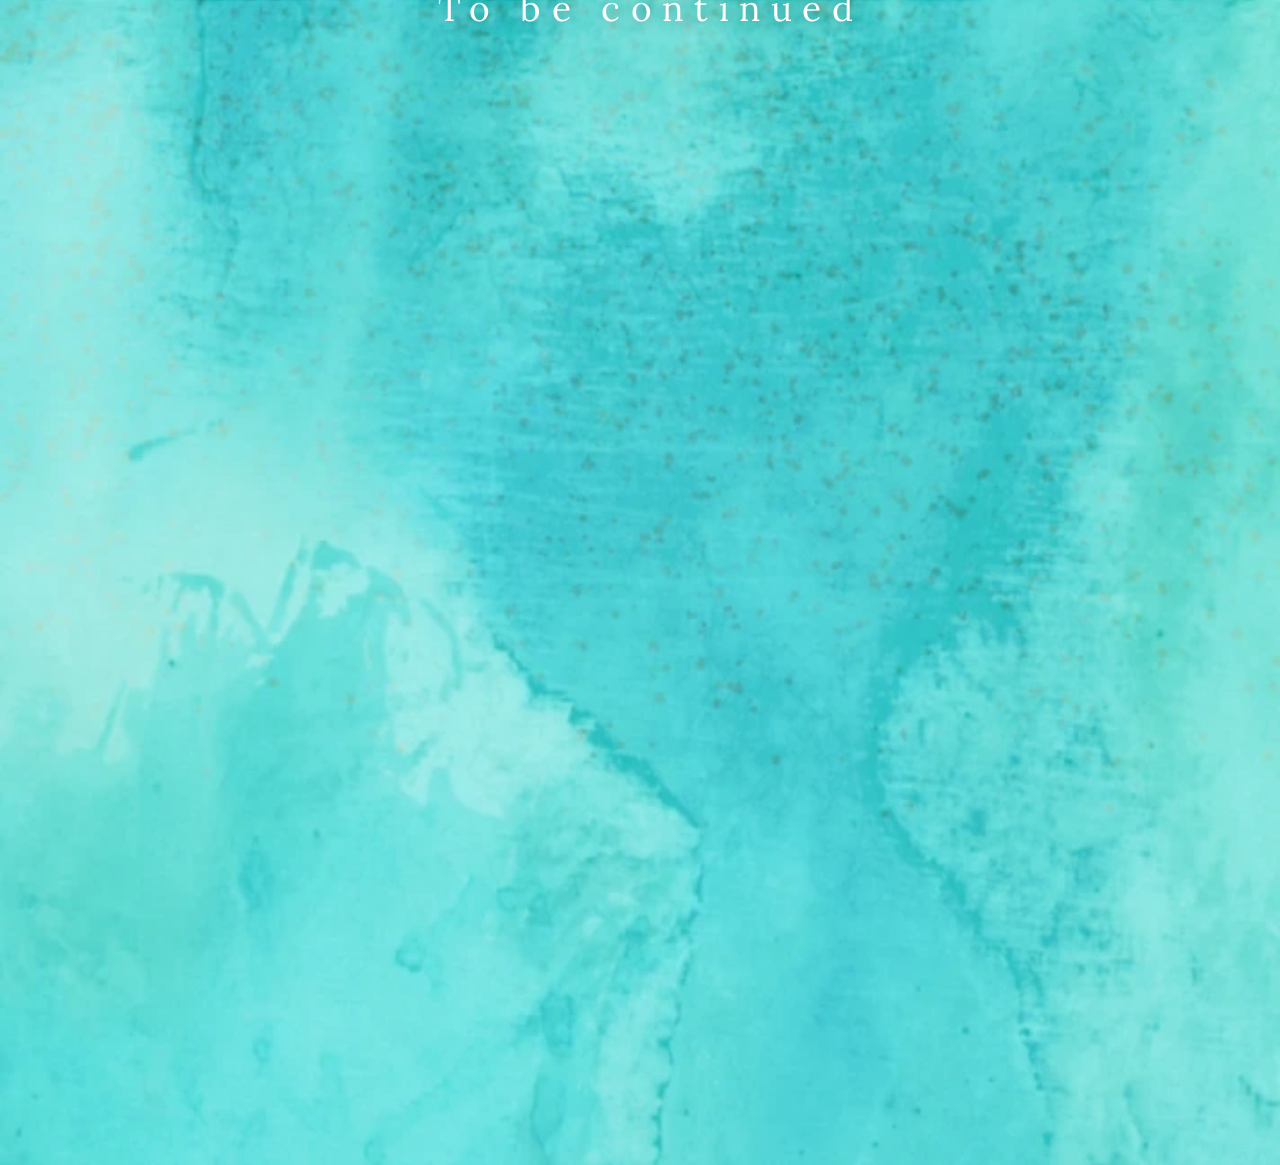
==== commit 6bd564be: "左下の枝をさらに 20px 上げる Co-Authored-By: Claude Sonnet 5.5 <noreply@anthropic.com>" ====
--- a/index.html
+++ b/index.html
@@ -150,7 +150,7 @@
   <img class="layer foam2" src="layers/taki2.webp" style="--x:0; --y:4912.3; --w:1088" alt="">
   <img class="layer branch" src="layers/ki2-left.webp" style="--x:-54.4; --y:4245.9; --w:598.4; transform-origin:9.09% 39.0%" alt=""> <!-- 金色の枝(ki2=上の枝、ki1=下の枝。左右に分けて、枝ごとにゆっくり揺れる。画像はページの端の外へ 80px 延長してある) -->
   <img class="layer branch" src="layers/ki2-right.webp" style="--x:544; --y:4245.9; --w:598.4; transform-origin:90.91% 57.5%" alt="">
-  <img class="layer branch lower" src="layers/ki1-left.webp" style="--x:-54.4; --y:4507.9; --w:598.4; transform-origin:3.2% 97.8%" alt="">
+  <img class="layer branch lower" src="layers/ki1-left.webp" style="--x:-54.4; --y:4487.9; --w:598.4; transform-origin:3.2% 97.8%" alt="">
   <img class="layer branch lower" src="layers/ki1-right.webp" style="--x:544; --y:4537.9; --w:598.4; transform-origin:96.4% 94.3%" alt=""> <!-- 下の枝は、上の枝 ki.png を左右反転したもの。支点は木の根元(画面の外、幹の下端) -->
   <p class="ending" style="--y:8100; --fs:30">To be continued</p> <!-- 最下部の水の中央の文字 -->
 </div>
